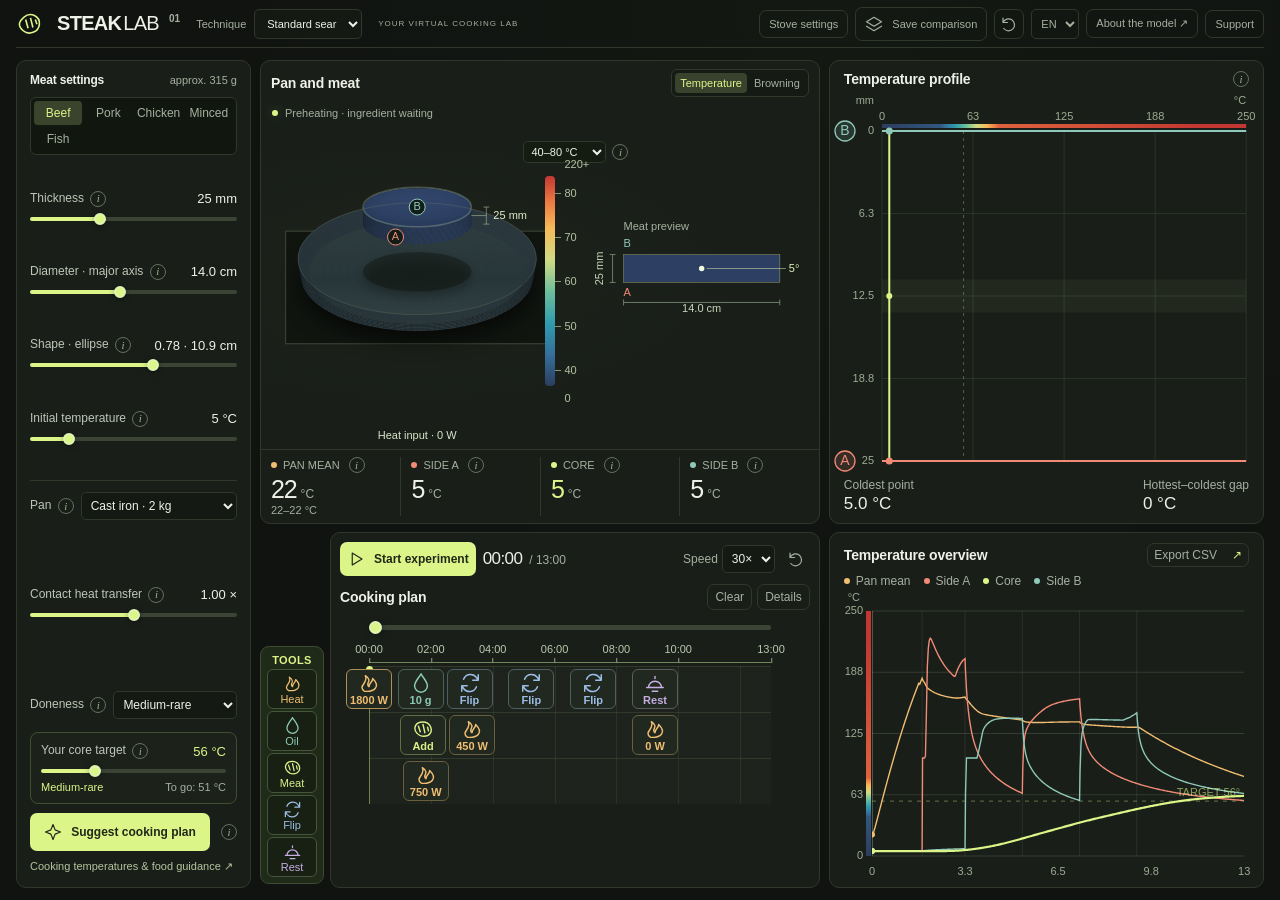
==== index.html @ 0fb3d5f0 "Add optional saved stove profiles and boil calibration" ====
<!doctype html>
<html lang="en">
<head>
<meta charset="utf-8"><meta name="viewport" content="width=device-width,initial-scale=1">
<meta name="description" content="An interactive cooking lab with finite element heat transfer. Explore temperature, time, moisture and browning — entirely offline.">
<title>SteakLab — your virtual cooking lab</title>
<style>:root{color-scheme:dark;--bg:#101310;--panel:#191e19;--panel2:#20261f;--line:#30382c;--text:#eff1e8;--muted:#a5b09f;--lime:#dcf589;--gold:#f1bd71;--red:#f18b77;--teal:#8fc9ba;font-family:Inter,ui-sans-serif,-apple-system,BlinkMacSystemFont,"Segoe UI",sans-serif;font-synthesis:none}*{box-sizing:border-box}body{margin:0;background:radial-gradient(ellipse at 65% 0,#20281b44,transparent 50%),var(--bg);color:var(--text);font-size:14px}button,input,select{font:inherit}button,a,input,select,summary{-webkit-tap-highlight-color:transparent}button{cursor:pointer}button:disabled{cursor:not-allowed;opacity:.4}button:focus-visible,a:focus-visible,summary:focus-visible,input:focus-visible,select:focus-visible{outline:2px solid var(--lime);outline-offset:4px}a{color:var(--lime)}button{color:inherit}button svg,[data-icon] svg{width:18px;height:18px;display:block}button [data-icon]{display:inline-flex}button{transition:background .15s,border-color .15s,transform .15s}button:hover{filter:brightness(1.12)}button:active{transform:translateY(1px)}.site-header{height:86px;margin:0 4%;border-bottom:1px solid var(--line);display:flex;align-items:center;justify-content:space-between;gap:24px}.brand{display:flex;align-items:center;gap:2px;text-decoration:none;color:var(--text);font-size:23px;font-weight:800;letter-spacing:-.7px}.brand svg{color:var(--lime);width:36px;height:36px;margin-right:10px}.brand span{font-weight:350}.brand b{font-size:10px;letter-spacing:0;align-self:flex-start;margin:4px 0 0 8px;color:var(--muted)}.header-note{font-size:10px;letter-spacing:1.7px;color:var(--muted);display:flex;align-items:center;gap:9px}.status-dot{width:6px;height:6px;display:inline-block;border-radius:50%;background:var(--lime);box-shadow:0 0 12px #ddf58b44}.quiet{background:transparent;border:1px solid var(--line);border-radius:7px;padding:10px 13px;display:inline-flex;align-items:center;justify-content:center;gap:9px;color:var(--muted);font-size:12px}.quiet:hover{background:#ffffff07;color:var(--text)}.icon-button{width:37px;height:37px;padding:8px}.arrow{color:var(--lime);margin-left:6px}main{max-width:1600px;margin:auto;padding:40px 4% 0}.intro{display:flex;justify-content:space-between;align-items:flex-end;gap:25px;margin-bottom:28px}.eyebrow{font-size:10px;letter-spacing:1.5px;font-weight:600;color:var(--lime)}h1{font-size:clamp(27px,3vw,43px);font-weight:500;letter-spacing:-1.6px;margin:10px 0}h1 em{font-family:Georgia,"Times New Roman",serif;font-weight:400;color:var(--lime)}p{line-height:1.65}.intro p{margin:0;color:var(--muted);font-size:13px}.intro-actions{display:flex;gap:8px;padding-bottom:3px}.dashboard{display:grid;grid-template-columns:minmax(0,1fr) 338px;gap:22px}.experiment,.recipe{display:flex;flex-direction:column;gap:20px;min-width:0}.card{background:var(--panel);border:1px solid var(--line);border-radius:13px;overflow:hidden}.card-head{display:flex;align-items:center;justify-content:space-between;gap:15px;padding:20px 22px 10px}.card-head>div:first-child{display:flex;align-items:center;gap:10px}.section-number{font-size:10px;font-variant-numeric:tabular-nums;color:#7b8973;letter-spacing:1px}h2{font-size:15px;letter-spacing:-.2px;font-weight:550;margin:0}.visual-options{display:flex;align-items:center;gap:14px}.segmented{display:flex;border:1px solid var(--line);border-radius:6px;padding:3px;gap:2px;background:#10150f66}.segmented button{border:0;background:transparent;padding:7px 10px;border-radius:4px;color:var(--muted);font-size:11px}.segmented .selected{background:#39422c;color:var(--lime)}.mesh-toggle{font-size:10px;color:var(--muted);display:flex;align-items:center;gap:4px;white-space:nowrap}.mesh-toggle input{accent-color:var(--lime)}.scene-wrap{position:relative;height:335px;background:radial-gradient(ellipse at 28% 50%,#323c2025,transparent 60%)}#scene{display:block;width:100%;height:100%}.scene-chip{position:absolute;top:13px;left:23px;font-size:10px;color:var(--muted);display:flex;gap:7px;align-items:center}.scene-key{position:absolute;right:25px;bottom:14px;display:flex;gap:7px;align-items:center;font-size:9px;color:var(--muted)}.scene-key i{width:115px;height:5px;border-radius:6px;background:linear-gradient(90deg,#405c88,#61a79f,#d8d883,#ed994c,#d94e3c)}.telemetry{display:grid;grid-template-columns:repeat(4,1fr);border-top:1px solid var(--line);padding:18px 0 20px}.telemetry>div{padding:0 22px;position:relative;border-left:1px solid var(--line)}.telemetry>div:first-child{border-left:0}.telemetry>div>span{display:flex;align-items:center;gap:6px;font-size:9px;color:var(--muted);letter-spacing:1px;white-space:nowrap}.telemetry strong{display:block;font-size:34px;font-weight:450;letter-spacing:-1.1px;font-variant-numeric:tabular-nums;margin-top:6px}.telemetry strong span{font-size:14px;color:var(--muted);margin-left:4px;letter-spacing:0}.telemetry .core-metric strong{color:var(--lime)}.telemetry small{font-size:9px;color:var(--muted);position:absolute;bottom:0;right:14px}.dot{display:inline-block;width:6px;height:6px;border-radius:50%;flex:none}.pan{background:var(--gold)}.side-a{background:var(--red)}.core{background:var(--lime)}.side-b{background:var(--teal)}.info{border:1px solid #66715c;color:#a0b08e;font:italic 9px Georgia,serif;display:inline-flex;align-items:center;justify-content:center;border-radius:50%;width:13px;height:13px;padding:0;background:transparent;vertical-align:middle;margin-left:3px;flex:none;line-height:1}.info:hover{border-color:var(--lime);color:var(--lime)}.transport-card{padding:20px 22px}.transport{display:flex;align-items:center;gap:20px;margin-bottom:18px}.primary{background:var(--lime);color:#202817;border:0;border-radius:7px;padding:12px 18px;font-weight:650;display:inline-flex;align-items:center;gap:9px;font-size:12px}.clock{display:flex;align-items:baseline;gap:7px;font-variant-numeric:tabular-nums;white-space:nowrap}.clock strong{font-size:20px;font-weight:500;letter-spacing:-.6px}.clock>span{font-size:12px;color:var(--muted)}.speed{margin-left:auto;display:flex;align-items:center;gap:7px;font-size:10px;color:var(--muted)}select{background:#141a13;border:1px solid var(--line);border-radius:5px;color:var(--text);padding:7px 8px;cursor:pointer}.speed select{font-size:11px}.transport>.quiet{padding:8px;border:0}input[type=range]{display:block;width:100%;height:4px;appearance:none;border-radius:6px;background:linear-gradient(to right,var(--lime) 0%,var(--lime) var(--fill,0%),#3b4435 var(--fill,0%),#3b4435 100%);accent-color:var(--lime);cursor:pointer;margin:12px 0}input[type=range]::-webkit-slider-thumb{appearance:none;background:var(--lime);width:12px;height:12px;border-radius:50%;border:2px solid #dff5b6;box-shadow:0 1px 6px #0005}input[type=range]::-moz-range-thumb{background:var(--lime);width:10px;height:10px;border-radius:50%;border:1px solid #dff5b6}#scrub{height:5px;margin:17px 0 12px}#scrub::-webkit-slider-thumb{width:13px;height:13px}.timeline-ruler{display:flex;justify-content:space-between;font-size:9px;color:#87957e}.event-track{position:relative;height:67px;margin:5px 18px 4px;border-bottom:1px solid var(--line)}.event-marker{position:absolute;top:9px;transform:translateX(-50%);padding:0;border:0;background:none;text-align:center;min-width:24px;color:#89967e;font-size:9px;white-space:nowrap}.event-marker:hover,.event-marker.past{color:var(--lime)}.event-marker .event-dot{width:24px;height:24px;border-radius:50%;background:#293123;border:1px solid #47533c;display:flex;align-items:center;justify-content:center;margin:0 auto 4px}.event-marker svg{width:12px;height:12px}.event-marker:active{transform:translateX(-50%) translateY(1px)}.event-marker:nth-child(even){top:26px}.event-marker:nth-child(even) small{display:none}.live-actions{display:flex;gap:6px;align-items:center;flex-wrap:wrap;margin:14px 0 18px}.live-actions>span{font-size:9px;letter-spacing:.9px;color:var(--muted);margin-right:auto}.action{display:flex;align-items:center;gap:6px;background:#242c20;border:1px solid #3b4732;border-radius:6px;padding:8px 10px;font-size:11px}.action svg{width:14px;height:14px;color:var(--lime)}.hob{display:flex;align-items:center;gap:20px;background:#11170f88;padding:13px 16px;border:1px solid #2a3523;border-radius:7px}.hob>div{display:flex;align-items:center;gap:8px;font-size:11px;white-space:nowrap}.hob [data-icon]{color:var(--gold)}.hob input{flex:1}.hob output{font-size:24px;color:var(--lime);min-width:62px;text-align:right;font-variant-numeric:tabular-nums}.hob output span{font-size:12px;color:var(--muted)}details{margin-top:18px}summary{display:flex;align-items:center;justify-content:space-between;gap:10px;cursor:pointer;color:var(--text);font-size:11px;list-style:none}summary>span{color:var(--muted);font-size:10px}summary::-webkit-details-marker{display:none}.muted{color:var(--muted)}.small{font-size:11px}.event-row{display:grid;grid-template-columns:62px 1fr 63px 28px;gap:8px;align-items:center;margin:8px 0}.event-row input{min-width:0;width:100%}.event-row select{min-width:0;font-size:11px}.event-row button{border:0;background:transparent;font-size:19px;color:var(--muted)}input[type=text],input[type=number]{background:#11180f;border:1px solid var(--line);border-radius:5px;padding:7px;color:var(--text);font-size:11px}.editor-footer{display:flex;justify-content:space-between;align-items:center;margin-top:12px;font-size:11px;color:var(--muted)}.editor-footer input{width:48px;margin-left:7px}.setup-card{padding:0 20px 15px}.setup-card .card-head{padding:20px 0 17px}.protein-options{display:grid;grid-template-columns:repeat(4,1fr);background:#11170f;border:1px solid var(--line);border-radius:6px;padding:4px;gap:2px;margin:0 0 21px}.protein-options button{background:none;border:0;border-radius:4px;color:var(--muted);font-size:11px;padding:8px 0}.protein-options .selected{background:#3a442c;color:var(--lime)}.field{margin:16px 0 20px}.field-label{display:flex;justify-content:space-between;gap:10px;align-items:center;font-size:11px}.field-label label{color:#bec6b7}.field-label output{font-size:12px;color:var(--text);font-variant-numeric:tabular-nums;white-space:nowrap}.range-labels{display:flex;justify-content:space-between;color:#7f8b75;font-size:9px}.divider{height:1px;background:var(--line);margin:18px 0}.select-field{display:flex;justify-content:space-between;gap:10px;align-items:center;margin:15px 0}.select-field>label{font-size:11px;color:#bec6b7}.select-field select{font-size:11px;max-width:200px}.target-box{background:#2f3a2222;border:1px solid #424e32;border-radius:8px;padding:14px;margin-top:21px}.target-box output{color:var(--lime)}.target-caption{display:flex;justify-content:space-between;align-items:center;font-size:9px;color:var(--muted);gap:8px;margin-top:12px}.target-caption>span:first-child{color:var(--lime)}.safety-inline{font-size:10px;line-height:1.6;color:#a4ad9c;margin:12px 1px 0}.safety-inline a{font-size:10px;text-decoration:underline;text-underline-offset:3px}.crust-card{padding:0 20px 15px}.crust-card .card-head{padding:17px 0 0}.crust-faces{display:grid;grid-template-columns:1fr 1fr;gap:24px}.crust-faces canvas{display:block;width:100%;height:90px}.crust-faces span{display:flex;align-items:center;justify-content:space-between;font-size:10px;color:var(--muted)}.crust-faces b{color:var(--gold);font-weight:500;font-size:12px}.crust-faces .meter{height:3px;background:#363b2f;border-radius:2px;margin:8px 0}.meter i{display:block;height:100%;width:0;background:var(--gold);border-radius:2px}.crust-faces small{font-size:9px;color:#8c977f}.moisture{display:flex;justify-content:space-between;border-top:1px solid var(--line);margin:16px 0 8px;padding-top:13px;font-size:10px;color:var(--muted);align-items:center}.moisture>span{display:flex;align-items:center;gap:4px}.moisture svg{width:13px;height:13px;color:var(--teal)}.moisture strong{font-size:12px;font-weight:500;color:var(--teal)}.crust-card>small{font-size:9px}.graph-card .card-head,.profile-card .card-head{padding-bottom:15px}.legend{display:flex;gap:15px;align-items:center;padding:0 22px;font-size:10px;color:var(--muted);flex-wrap:wrap}.legend span{display:flex;gap:6px;align-items:center}.reference-label{margin-left:auto}.reference-label[hidden]{display:none}.reference-label button{background:none;border:0;color:var(--muted)}#history{height:260px;display:block;width:100%;cursor:crosshair}.graph-footer{display:flex;justify-content:space-between;gap:20px;font-size:9px;color:var(--muted);padding:0 22px 20px}.graph-footer>span:last-child{letter-spacing:1px}.profile-card>p{padding:0 22px;margin:0}#profile{height:235px;display:block;width:100%}.profile-stats{display:flex;justify-content:space-between;padding:0 22px 20px;gap:12px}.profile-stats span{color:var(--muted);font-size:9px}.profile-stats strong{display:block;color:var(--text);font-weight:500;font-size:18px;margin-top:7px}.discover{grid-column:1/-1;display:flex;align-items:center;gap:30px;margin:18px 0 0}.discover h2{font-size:22px;font-weight:400;letter-spacing:-.6px;margin:10px 0}.discover p{font-size:11px;color:var(--muted);margin:0}.presets{display:grid;grid-template-columns:repeat(3,1fr);gap:10px;flex:1}.preset{display:flex;align-items:center;gap:12px;text-align:left;background:var(--panel);border:1px solid var(--line);padding:17px 14px;border-radius:8px}.preset.selected{border-color:#56643f}.preset-symbol{color:var(--lime);font-size:24px;font-family:Georgia,serif}.preset>span:nth-child(2){flex:1}.preset b{font-size:11px;font-weight:500;display:block;white-space:nowrap}.preset small{display:block;margin-top:6px;color:var(--muted);font-size:9px}.preset>span:last-child{color:var(--lime)}.insight-card{grid-column:1/-1;display:flex;align-items:center;gap:22px;padding:24px 28px;background:#242d1b66;border:1px solid #3b482f;border-radius:10px;margin:3px 0 0}.insight-mark{font-size:33px;color:var(--lime)}.insight-card p{font-size:12px;color:#b5c0a9;max-width:820px;margin:8px 0 0}.carryover{margin-left:auto;border-left:1px solid #414d34;padding-left:30px;min-width:180px}.carryover>span{font-size:10px;color:var(--muted)}.carryover strong{display:block;color:var(--lime);font-size:27px;font-weight:450;margin-top:8px}footer{display:flex;align-items:center;justify-content:space-between;gap:20px;border-top:1px solid var(--line);margin-top:35px;padding:24px 0 27px;color:#85917d;font-size:9px}footer>span:first-child{letter-spacing:1px}footer b{font-weight:400;letter-spacing:0;margin-left:12px}footer .quiet{border:0;padding:0;font-size:9px}dialog{border:1px solid #4b5940;border-radius:16px;max-width:660px;width:calc(100% - 32px);max-height:85vh;overflow:auto;padding:27px;background:#1c231a;color:var(--text);box-shadow:0 20px 100px #0009}dialog::backdrop{background:#070b08b0;backdrop-filter:blur(5px)}.dialog-top{display:flex;align-items:center;justify-content:space-between;gap:20px;margin-bottom:18px}dialog h2{font-size:26px;margin:0 0 15px;font-weight:450}dialog p,dialog li{color:#b8c4ae;font-size:13px;line-height:1.7}dialog h3{font-size:15px;font-weight:550;margin-top:24px}dialog code{background:#11180f;padding:3px 6px;border-radius:4px;color:var(--lime);font-size:11px}dialog table{border-collapse:collapse;width:100%;font-size:12px;color:#b8c4ae}dialog td,dialog th{text-align:left;border-bottom:1px solid #3b4732;padding:9px 4px}dialog th{font-size:10px;color:var(--muted)}.toast{position:fixed;bottom:24px;left:50%;transform:translate(-50%,20px);background:var(--lime);color:#27301b;border:1px solid #d3ec83;padding:12px 20px;border-radius:8px;font-size:12px;opacity:0;transition:opacity .2s,transform .2s;pointer-events:none;z-index:5;box-shadow:0 5px 30px #0005;max-width:90vw;text-align:center}.toast.visible{opacity:1;transform:translate(-50%,0)}.compute-status{position:fixed;bottom:25px;right:25px;border-radius:8px;background:#28331e;border:1px solid #526340;color:var(--lime);padding:12px 18px;font-size:11px;z-index:4}.compute-status[hidden]{display:none}.sr-only{position:absolute;width:1px;height:1px;padding:0;margin:-1px;overflow:hidden;clip:rect(0,0,0,0);white-space:nowrap;border:0}
@media(min-width:1500px){.scene-wrap{height:370px}.dashboard{grid-template-columns:minmax(0,1fr) 355px}.card-head{padding-top:23px}.telemetry strong{font-size:38px}.setup-card .field{margin-bottom:23px}}
@media(max-width:1150px){main{padding:28px 3% 0}.site-header{margin:0 3%}.dashboard{grid-template-columns:minmax(0,1fr) 300px;gap:16px}.header-note{font-size:9px;letter-spacing:1px}.card-head{padding:17px 16px 10px}.scene-wrap{height:315px}.visual-options{gap:7px}.mesh-toggle{font-size:9px}.segmented button{padding:6px 7px}.telemetry>div{padding:0 15px}.telemetry strong{font-size:29px}.telemetry small{display:none}.transport-card{padding:17px 16px}.transport{gap:12px}.live-actions>span{width:100%;margin-bottom:3px}.live-actions .action{flex:1;justify-content:center}.setup-card,.crust-card{padding-left:16px;padding-right:16px}.discover{flex-direction:column;align-items:stretch;gap:18px}.presets{width:100%}.graph-footer{padding:0 16px 18px}.legend{padding:0 16px;gap:12px}.insight-card{padding:22px}.carryover{min-width:155px;padding-left:20px}.intro-actions .quiet{font-size:10px}.profile-stats{padding:0 16px 20px}.profile-card>p{padding:0 16px}}
@media(max-width:850px){.header-note{display:none}.site-header{height:70px}.intro{align-items:flex-start}.intro-actions{flex:none}.intro-actions #saveReference{font-size:0;padding:10px}.intro-actions #saveReference svg{width:18px}.dashboard{grid-template-columns:1fr}.recipe{display:grid;grid-template-columns:1fr 1fr;align-items:start;grid-row:2}.graph-card{grid-row:3}.profile-card{grid-row:4}.profile-card canvas{height:230px!important}.discover{grid-row:5}.insight-card{grid-row:6}.scene-wrap{height:350px}.visual-options{gap:14px}.telemetry strong{font-size:34px}.live-actions>span{width:auto;margin:0 auto 0 0}.live-actions .action{flex:0}.setup-card{grid-row:span 2}.profile-card>p{font-size:11px}.profile-stats{justify-content:flex-start;gap:60px}.insight-card{gap:16px}footer{flex-wrap:wrap}.crust-card{margin-bottom:0}}
@media(max-width:540px){main{padding:24px 16px 0}.site-header{margin:0 16px}.brand{font-size:21px}.site-header>.quiet{font-size:10px}.intro{gap:8px;margin-bottom:23px}.intro h1{font-size:28px;line-height:1.15;max-width:260px;letter-spacing:-1px}.intro h1 em{display:block}.intro .eyebrow{font-size:8px;letter-spacing:1px}.intro p{font-size:11px;max-width:280px}.intro-actions{flex-direction:column}.intro-actions .quiet{width:32px;height:32px;padding:7px}.dashboard{gap:16px}.card-head{padding:16px 15px 7px;gap:8px}.card-head h2{font-size:13px}.section-number{font-size:9px}.visual-card .card-head{flex-wrap:wrap;row-gap:14px}.visual-options{margin-left:auto;gap:8px}.segmented button{font-size:10px}.mesh-toggle{font-size:9px}.scene-wrap{height:395px}.scene-chip{top:10px;left:16px;font-size:9px}.scene-key{bottom:10px;right:18px;font-size:8px}.telemetry{padding:15px 0}.telemetry>div{padding:0 10px}.telemetry>div>span{font-size:8px;letter-spacing:.3px;gap:4px}.telemetry strong{font-size:25px}.telemetry strong span{font-size:10px;margin-left:2px}.telemetry .info{width:11px;height:11px;font-size:8px;margin-left:1px}.transport-card{padding:16px 14px}.transport{gap:10px}.primary{padding:11px 12px;font-size:11px;gap:7px}.clock{gap:5px}.clock strong{font-size:18px}.clock>span{font-size:10px}.speed{font-size:0;gap:0}.speed .info{display:none}.speed select{padding:6px;font-size:10px}.transport>.quiet{padding:5px}.live-actions{gap:5px}.live-actions>span{width:100%;margin:0 0 4px}.live-actions .action{flex:1;padding:8px 6px;font-size:10px;gap:4px}.action svg{width:12px;height:12px}.hob{gap:12px;padding:11px 12px}.hob output{font-size:22px;min-width:50px}.hob>div{gap:6px}.hob label{font-size:10px}.hob [data-icon] svg{width:16px}summary>span{font-size:0}summary>span .arrow{font-size:13px}.recipe{display:flex}.setup-card{padding:0 18px 18px}.setup-card .field{margin:17px 0 20px}.crust-card{padding:0 18px 18px}.crust-faces{gap:30px}.crust-faces canvas{height:115px}.presets{grid-template-columns:1fr}.preset{padding:16px 18px}.preset b{font-size:12px}.preset small{font-size:10px}.insight-card{flex-wrap:wrap;padding:20px}.insight-mark{display:none}.carryover{border:0;border-top:1px solid var(--line);padding:14px 0 0;width:100%;display:flex;align-items:center;justify-content:space-between}.carryover strong{font-size:24px;margin:0}.insight-card p{font-size:11px}.graph-card .card-head>.quiet{font-size:9px;padding:5px}.legend{font-size:9px;gap:13px}.graph-footer{font-size:8px;gap:10px}.graph-footer>span:last-child{display:none}.event-row{grid-template-columns:56px 1fr 51px 24px;gap:6px}.event-row input{padding:7px 4px}.editor-footer{font-size:10px}.editor-footer .quiet{font-size:10px;padding:8px}.editor-footer input{width:42px}footer{font-size:8px;gap:15px;padding-bottom:25px}footer>span:nth-child(2){line-height:1.6}footer b{margin-left:5px}.toast{font-size:11px;width:max-content;max-width:90vw}.compute-status{font-size:10px;right:16px;bottom:16px}}
@media(prefers-reduced-motion:reduce){*{scroll-behavior:auto!important;transition:none!important}}
.header-tools{display:flex;align-items:center;gap:10px}.header-tools select{color:var(--muted);background:transparent;font-size:10px;padding:9px 7px}.suggest-row{display:flex;align-items:center;gap:8px;margin-top:14px}.suggest-row .primary{flex:1;justify-content:center;padding:12px 8px;font-size:11px}.suggestion-summary{margin-top:13px;padding:13px;border:1px solid #52643a;border-radius:7px;background:#2a351e55;font-size:10px;color:#becdad;line-height:1.7}.suggestion-summary[hidden]{display:none}.suggestion-summary strong{display:block;color:var(--lime);font-size:9px;letter-spacing:.6px;margin-bottom:6px}.suggestion-summary p{color:var(--text);font-size:11px;border-top:1px solid #435334;padding-top:8px;margin-bottom:8px}.suggestion-summary small{font-size:9px;color:var(--muted)}#planWarnings{color:var(--gold);border-left:2px solid var(--gold);padding-left:9px}.event-marker:nth-child(even) small{display:block}@media(max-width:540px){.header-tools{gap:6px}.header-tools .quiet{padding:9px;font-size:10px}.header-tools select{padding:8px 4px;font-size:9px}.intro h1{font-size:28px}.primary.play{padding:11px 9px;font-size:10px}.live-actions .action{font-size:9px;gap:3px}.live-actions>.info{margin-left:0}.hob output{min-width:48px}}
.plots{display:grid;grid-template-columns:minmax(0,1.6fr) minmax(0,1fr);gap:16px}.plots .card-head{padding-left:15px;padding-right:15px;gap:8px}.plots h2{font-size:13px}.plots .card-head>.quiet{font-size:9px;padding:6px 7px}.plots .legend{padding:0 15px;gap:10px;font-size:9px}.plots .profile-stats{padding-left:15px;padding-right:15px;gap:10px}.plots .profile-card>p{padding:0 15px;font-size:10px}.plots .graph-footer{padding-left:15px;padding-right:15px}.plots .graph-footer>span:last-child{display:none}@media(max-width:1100px) and (min-width:851px){.plots{grid-template-columns:1fr}.plots .profile-stats{justify-content:flex-start;gap:55px}}@media(max-width:850px){.experiment{display:contents}.visual-card{grid-row:1}.transport-card{grid-row:2}.recipe{grid-row:3}.plots{grid-row:4;grid-template-columns:minmax(0,1.5fr) minmax(0,1fr)}.plots .graph-card,.plots .profile-card{grid-row:auto}.plots .profile-stats{gap:15px}}@media(max-width:620px){.plots{grid-template-columns:1fr}.plots .profile-stats{gap:55px}.plots h2{font-size:14px}}

/* Direct manipulation of the cooking sequence. */
.timeline-toolbar{display:flex;justify-content:space-between;align-items:center;gap:12px;margin:23px 0 18px;padding-top:17px;border-top:1px solid var(--line)}
.timeline-toolbar strong{display:block;font-size:9px;letter-spacing:1.2px;color:var(--lime)}
.timeline-toolbar span{display:block;font-size:10px;color:var(--muted);margin-top:6px}
.timeline-toolbar .quiet{white-space:nowrap;font-size:11px;padding:9px}
.timeline-toolbar .quiet span{margin:0;color:var(--lime)}
.event-track{margin:8px 34px 0;border:0;background:repeating-linear-gradient(90deg,#b8c99c15 0,#b8c99c15 1px,transparent 1px,transparent 25%);isolation:isolate}
.event-marker{width:68px;min-height:73px;display:flex;flex-direction:column;align-items:center;gap:3px;padding:6px 3px;border:1px solid color-mix(in srgb,var(--event-color) 30%,#2e3728);border-radius:9px;background:#20281f;color:var(--event-color);touch-action:none;user-select:none;cursor:grab;z-index:1;font-size:10px;box-shadow:0 3px 9px #0003}
.event-marker::before{content:"";position:absolute;left:50%;bottom:100%;height:var(--stem);width:1px;background:var(--event-color);opacity:.13;pointer-events:none;z-index:-1}
.event-marker .event-dot{border:0;background:transparent;width:27px;height:25px;margin:0}
.event-marker svg{width:24px;height:24px}
.event-marker .marker-label{font-size:9px;font-weight:550;color:var(--event-color);white-space:nowrap}
.event-marker .marker-time{font-size:9px;color:#a8b69d;font-variant-numeric:tabular-nums}
.event-marker:hover,.event-marker.past{color:var(--event-color);border-color:color-mix(in srgb,var(--event-color) 65%,#34402a)}
.event-marker.dragging{cursor:grabbing;z-index:5;box-shadow:0 0 0 2px var(--event-color),0 8px 25px #0009;background:#303b29;filter:brightness(1.15)}
.event-power{--event-color:#efbd72}.event-oil{--event-color:#8ecab8}.event-add{--event-color:#d8ef8a}.event-flip{--event-color:#9bbde5}.event-rest{--event-color:#c6aee2}
.event-marker.muted-event{opacity:.4;border-style:dashed}.event-marker.muted-event .marker-label{text-decoration:line-through}
.timeline-cursor{position:absolute;top:0;bottom:0;width:1px;background:#e0f59766;pointer-events:none;z-index:0}
.timeline-cursor::before{content:"";position:absolute;top:0;left:-3px;width:7px;height:7px;background:var(--lime);border-radius:50%}
.timeline-help{display:flex;align-items:center;gap:7px;color:#a1b092;font-size:10px;margin:8px 0 19px;padding:0 2px}
.timeline-help>span{font-size:16px;color:var(--lime)}.timeline-help small{margin-left:auto;font-size:9px;color:#7f8d74}
.event-row{grid-template-columns:20px 62px minmax(0,1fr) 63px 28px}.event-row .event-enabled{width:14px;accent-color:var(--lime)}
.event-row.muted-event{opacity:.5}
.action-dialog{max-width:480px;padding:25px}.action-dialog-heading{display:flex;align-items:center;gap:15px;margin:5px 0 25px}.action-dialog-heading h2{font-size:25px;margin:0}
.event-editor-symbol{display:flex;align-items:center;justify-content:center;background:#273122;border-radius:12px;width:53px;height:53px;color:var(--event-color)}.event-editor-symbol svg{width:32px;height:32px}
.action-form-grid{display:grid;grid-template-columns:1.5fr 1fr;gap:16px}.action-form-grid label,.amount-field{font-size:11px;color:var(--muted)}
.action-form-grid input,.action-form-grid select{display:block;width:100%;font-size:13px;padding:10px;margin-top:8px}
.action-hint{font-size:12px;min-height:42px;margin:18px 0;color:#a8b79a}
.amount-field{display:flex;align-items:center;justify-content:space-between;margin:20px 0}.amount-field[hidden]{display:none}.amount-field input{width:90px;font-size:14px;padding:9px}
.include-action{display:flex;align-items:center;gap:12px;padding:17px 13px;background:#121b1066;border:1px solid var(--line);border-radius:8px;font-size:12px;cursor:pointer}
.include-action input{accent-color:var(--lime);width:17px;height:17px}.include-action b{font-weight:500}.include-action small{display:block;color:var(--muted);font-size:10px;margin-top:5px}
.action-dialog-footer{display:flex;justify-content:space-between;gap:12px;margin-top:25px}.action-dialog-footer .primary{margin-left:auto}.danger{color:#e5a690}.danger[hidden]{display:none}
.action-error{font-size:11px;color:#f4ba8a}
@media(max-width:540px){.event-row{grid-template-columns:16px 52px minmax(0,1fr) 45px 21px;gap:5px}.timeline-help{flex-wrap:wrap;font-size:9px}.timeline-help small{margin-left:23px;width:100%;font-size:8px}.timeline-toolbar .quiet{font-size:10px}.timeline-toolbar span{font-size:9px}.action-dialog{padding:20px}.action-form-grid{gap:10px}.action-dialog-heading h2{font-size:23px}}

.timeline-canvas>#scrub{width:calc(100% - 68px);margin-left:34px;margin-right:34px}.timeline-canvas>.timeline-ruler{margin-left:34px;margin-right:34px}

.timeline-scroll{overflow-x:auto;overflow-y:hidden;scrollbar-width:thin;scrollbar-color:#52613d #141c11;padding-bottom:8px}.timeline-canvas{min-width:0;padding-top:1px}.timeline-mobile-hint{display:none;color:#7f8f72;font-size:9px;margin:8px 2px 0}@media(max-width:620px){.timeline-canvas{min-width:760px}.timeline-mobile-hint{display:block}}

/* A compact workbench: controls, experiment, and readouts remain together. */
.header-scenario{display:flex;align-items:center;gap:8px;color:var(--muted);font-size:10px}.header-scenario select{font-size:11px}
.dashboard{display:flex;flex-direction:column;gap:14px}.control-column{order:2}.work-column{order:1;display:flex;flex-direction:column;gap:14px;min-width:0}.readout-column{order:3;display:flex;flex-direction:column;gap:14px;min-width:0}
.plan-tools{display:flex;align-items:center;gap:6px}.plan-summary-chip{font-size:10px;color:var(--lime);margin:4px 0 0;white-space:nowrap;overflow:hidden;text-overflow:ellipsis}
.guidance-link{border:0;background:none;color:#b7c49e;font-size:10px;padding:6px 0;text-align:left}.live-control-row{display:flex;align-items:center;gap:12px}.live-control-row .live-actions{flex:1}.live-control-row .hob{flex:1}
.thermal-legend{display:flex;align-items:center;gap:15px;padding:6px 20px 13px}.scale-heading{display:flex;align-items:center;gap:6px;white-space:nowrap}.scale-heading>label{font-size:9px;color:var(--muted)}.scale-heading select{font-size:10px;padding:4px;background:transparent}.scale-ruler{flex:1;position:relative;margin:0 9px;height:24px;min-width:150px;padding-top:1px}#scaleGradient{height:6px;border-radius:4px}#scaleTicks span{position:absolute;top:12px;transform:translateX(-50%);font-size:8px;color:#b2c2a3;white-space:nowrap}#scaleTicks span::before{content:"";height:3px;width:1px;background:#849871;position:absolute;top:-5px;left:50%}
.action-cue{position:absolute;top:10px;right:12px;display:flex;align-items:center;gap:6px;padding:5px 9px;border-radius:20px;background:#10180fe8;border:1px solid #81955677;color:#e6f6bd;font-size:10px;pointer-events:none}.action-cue svg{width:14px;height:14px}.action-cue[hidden]{display:none}
.scene-chip{top:11px;left:15px}.event-track{margin:0 23px 0 60px;height:132px!important;background:none;border-bottom:0}.timeline-canvas>#scrub{width:calc(100% - 83px);margin:8px 23px 7px 60px}.timeline-canvas>.timeline-ruler{margin:0 23px 6px 60px}
.timeline-lane{position:absolute;left:-2px;right:-2px;height:calc(100% / 3 - 2px);border-top:1px solid #d1e3a41b;background:#d0df9f04;pointer-events:none}.timeline-lane:nth-child(even){background:#d0df9f08}.timeline-lane-label{position:absolute;left:-57px;top:50%;transform:translateY(-50%);color:#8d9e7e;font-size:9px;display:flex;align-items:center;gap:5px}.timeline-lane-label svg{height:12px;width:12px}
.event-marker{width:34px;min-height:36px;height:36px;gap:0;padding:2px;border-radius:6px;box-shadow:none}.event-marker::before{display:none}.event-marker .event-dot{height:17px;width:18px}.event-marker svg{height:16px;width:16px}.event-marker .marker-label{font-size:7px;line-height:8px}.event-marker .marker-time{font-size:7px;line-height:8px}.event-marker:hover,.event-marker:focus-visible{z-index:6;background:#34402b}.event-marker.active-action{box-shadow:0 0 0 2px var(--event-color),0 0 15px #e0ec9744}.event-cluster{--event-color:#d0dabb;cursor:pointer}.cluster-count{position:absolute;right:-4px;top:-5px;border-radius:8px;background:var(--lime);color:#223017;font-size:8px;padding:1px 4px}.timeline-cursor{z-index:0}
#clusterActions{display:grid;gap:8px}#clusterActions button{display:flex;align-items:center;gap:12px;width:100%;padding:12px;border:1px solid #3e4c33;border-radius:8px;background:#222d1d;color:var(--event-color)}#clusterActions button span{margin-left:auto;color:var(--muted)}#planDialog .editor-footer{margin-bottom:5px}
@media(min-width:1100px) and (min-height:620px){
 body{height:100dvh;overflow:hidden}.site-header{height:48px;margin:0 16px;gap:16px}.brand{font-size:20px}.brand svg{width:29px;height:29px}.header-note{font-size:8px;letter-spacing:1px;margin-right:auto}.header-tools{gap:7px}.header-tools .quiet{font-size:10px;padding:7px 9px}.header-tools .icon-button{width:30px;height:30px;padding:6px}.header-tools select{padding:7px 5px}
 main{max-width:none;padding:12px 16px;height:calc(100dvh - 48px)}main>footer{display:none}
 .dashboard{height:100%;display:grid;grid-template-columns:clamp(235px,20vw,300px) minmax(0,1fr) clamp(280px,25vw,420px);gap:12px}
 .control-column,.work-column,.readout-column{order:0;min-height:0}.work-column,.readout-column{gap:10px}.control-column{display:flex}.card{border-radius:10px}
 .setup-card{width:100%;height:100%;display:flex;flex-direction:column;padding:0 13px 8px;overflow:hidden}
 .setup-card .card-head{padding:12px 0 10px}.card-head{padding:11px 13px 8px}.card-head h2{font-size:12px}.section-number{font-size:8px}.card-head>div:first-child{gap:6px}.setup-card #massLabel{font-size:10px}
 .protein-options{margin:0 0 8px;padding:3px}.protein-options button{padding:6px 0;font-size:10px}
 .setup-card .field{margin:clamp(5px,.85vh,11px) 0}.setup-card .field-label{font-size:10px}.setup-card .field-label output{font-size:11px}.setup-card .range-labels{display:none}
 .setup-card input[type=range]{margin:10px 0 8px}.setup-card .divider{margin:4px 0;height:1px;flex:none}.setup-card .select-field{margin:7px 0;min-height:25px}.select-field>label{font-size:10px}.select-field select{font-size:10px;padding:5px;max-width:170px}
 #geometryFields,#physicalFields{display:flex;flex-direction:column;justify-content:space-evenly}#geometryFields{flex:1;min-height:174px}#physicalFields{flex:.5;min-height:84px}
 .target-box{padding:10px;margin-top:6px}.target-caption{margin-top:7px;font-size:9px}.suggest-row{margin-top:9px}.suggest-row .primary{padding:10px 6px;font-size:10px}.guidance-link{font-size:9px;margin-top:3px}
 .visual-card{display:flex;flex-direction:column;flex:1;min-height:200px}.visual-card .card-head{flex:none;gap:8px;padding:10px 12px 5px;flex-wrap:wrap;min-height:36px}.visual-options{gap:7px;margin-left:auto}.segmented button{font-size:10px;padding:5px 7px}.mesh-toggle{font-size:9px;gap:2px}.mesh-toggle input{width:12px;height:12px;margin:0 3px}
 .scene-wrap{flex:1;height:auto!important;min-height:110px}.scene-chip{font-size:9px;top:7px}.thermal-legend{flex:none;padding:3px 12px 5px;gap:8px;min-height:38px}.scale-heading>label{display:none}.scale-heading select{max-width:130px;font-size:9px}.scale-ruler{height:25px}
 .telemetry{flex:none;padding:9px 0 10px}.telemetry>div{padding:0 13px}.telemetry strong{font-size:27px;margin-top:2px}.telemetry>div>span{font-size:8px;letter-spacing:.6px}.telemetry strong span{font-size:11px}.telemetry small{display:none}
 .transport-card{flex:none;padding:10px 13px 9px;overflow:visible}.transport{margin:0 0 9px;gap:12px}.primary.play{font-size:10px;padding:8px 11px}.clock strong{font-size:18px}.clock>span{font-size:10px}.speed select{font-size:10px;padding:5px}.transport>.quiet{padding:5px}
 .timeline-toolbar{border:0;padding:0;margin:0 0 5px;min-height:27px}.timeline-toolbar strong{font-size:9px;letter-spacing:.7px}.timeline-toolbar>div>span{display:none}.timeline-toolbar .quiet{padding:5px 7px;font-size:9px}.timeline-toolbar .quiet svg{width:13px;height:13px}.plan-tools{gap:5px}
 .timeline-canvas{min-width:0!important}.timeline-scroll{overflow:hidden;padding-bottom:0}.timeline-ruler{font-size:8px}.timeline-mobile-hint{display:none}.timeline-help{font-size:8px;margin:2px 0 6px;gap:5px}.timeline-help>span{font-size:12px}.timeline-help small{font-size:8px}
 .live-control-row{gap:9px;margin:0}.live-control-row .live-actions{margin:0;gap:4px;flex:1.15}.live-actions>span{display:none}.live-actions>.info{display:none}.live-control-row .action{font-size:9px;gap:3px;padding:6px 7px;flex:1;justify-content:center}.action svg{width:12px;height:12px}.live-control-row .hob{padding:3px 7px;gap:8px;flex:.85}.hob>div{font-size:9px;gap:3px}.hob label{font-size:9px}.hob [data-icon]{display:none}.hob .info{display:none}.hob output{font-size:19px;min-width:39px}.hob output span{font-size:10px}.hob input{min-width:35px;margin:10px 0}
 #planWarnings{font-size:9px;line-height:1.3;margin:5px 0 0;max-height:24px;overflow:hidden}.plan-summary-chip{font-size:9px;margin:4px 0 0}
 .readout-column .graph-card,.readout-column .profile-card{display:flex;flex-direction:column;flex:1;min-height:140px}
 .readout-column .card-head{padding:10px 12px 6px}.readout-column .card-head>.quiet{padding:4px 6px;font-size:9px}.readout-column h2{font-size:12px}
 .readout-column .legend{padding:0 12px;gap:10px;font-size:9px;min-height:16px}.readout-column #history,.readout-column #profile{height:0!important;min-height:65px;flex:1;width:100%}
 .readout-column .graph-footer{padding:0 12px 7px;font-size:8px;min-height:17px}.graph-footer>span:last-child{display:none}.readout-column .profile-card>p{padding:0 12px;font-size:9px;line-height:1.3}
 .readout-column .profile-stats{padding:0 12px 8px;gap:10px}.profile-stats span{font-size:8px}.profile-stats strong{font-size:16px;margin-top:2px}
 .readout-column .crust-card{padding:0 12px 9px;flex:none}.crust-faces{gap:22px}.crust-faces canvas{height:45px}.crust-faces span{font-size:9px}.crust-faces b{font-size:10px}.crust-faces .meter{margin:5px 0}.crust-faces small{font-size:8px;display:block;height:10px;overflow:hidden}.moisture{margin:7px 0 0;padding-top:7px;font-size:9px}.moisture strong{font-size:11px}.crust-card>small{display:none}
 .insight-card{padding:8px 11px;gap:8px;flex:none;margin:0;display:block;border-radius:9px;min-height:61px}.insight-mark,.insight-card .eyebrow{display:none}.insight-card p{font-size:9px;line-height:1.4;margin:0;height:26px;overflow:hidden}.carryover{margin:6px 0 0;border:0;padding:0;min-width:0;display:flex;align-items:center;justify-content:space-between}.carryover>span{font-size:8px}.carryover strong{font-size:15px;margin:0}
 .toast{bottom:12px;font-size:10px;padding:9px 14px}.compute-status{bottom:12px;right:18px;font-size:10px;padding:9px 13px}
}
@media(min-width:1100px) and (max-height:760px){.header-note{display:none}.dashboard{grid-template-columns:235px minmax(0,1fr) 290px}.visual-card .card-head h2{font-size:11px}.visual-options{gap:5px}.mesh-toggle{font-size:8px}.setup-card .card-head{padding-top:9px}.setup-card .field{margin:4px 0}.setup-card #geometryFields{min-height:158px}.setup-card #physicalFields{min-height:77px}.setup-card .select-field{margin:4px 0}.setup-card .target-box{padding:8px}.telemetry strong{font-size:23px}.readout-column .crust-faces canvas{height:35px}.insight-card{min-height:51px}.insight-card p{height:24px}.carryover{margin-top:4px}.readout-column .graph-card,.readout-column .profile-card{min-height:120px}}
@media(max-width:1099px){.site-header{height:auto;min-height:65px;flex-wrap:wrap;padding:12px 0;gap:12px}.header-note{display:none}.header-tools{margin-left:auto}.header-tools #saveReference{font-size:0;padding:8px}.header-scenario{margin-left:auto}main{padding-top:16px}.visual-card .card-head{flex-wrap:wrap}.thermal-legend{gap:10px;padding-inline:15px}.scale-heading>label{display:none}.live-control-row{flex-direction:column;align-items:stretch;gap:8px}.live-control-row .live-actions{margin:8px 0 0}.live-control-row .hob{flex:auto}.readout-column .insight-card{margin:0}.timeline-help small{display:none}}
@media(max-width:540px){.header-tools{gap:5px;margin:0}.site-header .brand{font-size:19px}.header-scenario label{display:none}.header-scenario select{font-size:10px;max-width:115px}.header-tools #saveReference{display:none}.header-tools .quiet{font-size:10px}.thermal-legend{flex-wrap:wrap}.scale-heading{width:100%}.scale-ruler{min-width:220px}.plan-tools .quiet{font-size:9px;padding:7px}.timeline-toolbar>div>span{display:none}.scene-chip{font-size:8px}.action-cue{font-size:9px}.readout-column .insight-card{padding:16px}}

.toolbox{display:flex;align-items:center;gap:7px;padding:7px 12px;border:1px solid #3d4b31;border-radius:9px;background:#202a19;flex:none}.toolbox-label{margin-right:auto;white-space:nowrap}.toolbox-label b{display:block;font-size:8px;letter-spacing:.8px;color:var(--lime)}.toolbox-label small{font-size:8px;color:#9db18b;display:block;margin-top:3px}.cooking-tool{display:flex;align-items:center;gap:5px;padding:6px 9px;background:#172013;border:1px solid #45563a;border-radius:6px;color:var(--event-color);font-size:10px;cursor:grab;touch-action:none;user-select:none}.cooking-tool svg{width:17px;height:17px}.tool-drag-ghost{position:fixed;z-index:100;pointer-events:none;display:flex;align-items:center;gap:6px;background:#35462a;color:var(--lime);border:1px solid var(--lime);border-radius:8px;padding:7px 10px;box-shadow:0 8px 22px #0009;font-size:10px}.tool-drag-ghost svg{width:20px;height:20px}.event-track.tool-drop-target{outline:1px dashed #d7f39b;outline-offset:3px}.fixed-action-type{font-size:11px;color:var(--muted)}.fixed-action-type strong{display:block;color:var(--text);font-size:13px;font-weight:500;margin-top:17px}.rest-field{display:flex;flex-direction:column;gap:9px;margin:16px 0;font-size:11px;color:var(--muted)}.rest-field select{font-size:12px;padding:10px}.rest-field[hidden]{display:none}.event-kind{display:flex;align-items:center;gap:5px;color:var(--event-color);font-size:10px;min-width:0}.event-kind svg{width:14px;height:14px;flex:none}.event-kind span{overflow:hidden;text-overflow:ellipsis;white-space:nowrap}
.setup-card .hob{margin-top:8px;padding:4px 8px;gap:10px}.setup-card .hob>div{gap:4px;font-size:10px}.setup-card .hob output{font-size:21px;min-width:46px}.setup-card .hob input{min-width:30px}
@media(min-width:1100px) and (min-height:620px){.toolbox{gap:5px;padding:5px 9px}.cooking-tool{font-size:9px;padding:5px 7px;gap:4px}.cooking-tool svg{width:15px;height:15px}.toolbox-label small{font-size:8px}.toolbox-label b{font-size:8px}.work-column{gap:8px}.transport-card{padding-bottom:6px}.setup-card .hob{margin-top:6px;padding:2px 7px;gap:7px}.setup-card .hob output{font-size:18px;min-width:36px}.setup-card .hob label{font-size:9px}}
@media(max-width:620px){.toolbox{flex-wrap:wrap;padding:10px;gap:6px}.toolbox-label{width:100%;margin-bottom:3px;display:flex;justify-content:space-between}.cooking-tool{flex:1;justify-content:center;padding:7px 5px;font-size:9px}.cooking-tool svg{width:15px;height:15px}}

.plan-workspace{display:flex;align-items:stretch;gap:8px;flex:none;min-width:0}.plan-workspace .transport-card{min-width:0;flex:1}.plan-workspace .toolbox{width:70px;flex:none;flex-direction:column;align-items:stretch;padding:8px 7px;gap:6px}.plan-workspace .toolbox-label{margin:0;text-align:center}.plan-workspace .toolbox-label b{font-size:10px;letter-spacing:.4px}.plan-workspace .cooking-tool{flex:1;flex-direction:column;justify-content:center;gap:3px;padding:5px 3px;width:100%;font-size:10px;min-height:39px}.plan-workspace .cooking-tool svg{width:21px;height:21px}
.graph-footer[hidden]{display:none}.section-number{display:none}.timeline-toolbar h2{font-size:13px}.timeline-toolbar .quiet{font-size:10px}.timeline-lane-label{font-size:10px}.event-marker .marker-label,.event-marker .marker-time{font-size:8px;line-height:9px}.scene-chip{font-size:10px}
@media(min-width:1100px) and (min-height:620px){.timeline-help{display:none}.work-column{gap:9px}.toolbox-label small{display:none}.visual-card .card-head h2,.readout-column h2{font-size:13px}.setup-card .field-label,.select-field>label{font-size:11px}.setup-card .field-label output{font-size:12px}.readout-column .legend{font-size:10px}.readout-column .crust-faces canvas{height:48px}.readout-column .crust-faces small{display:none}.insight-card{min-height:37px;height:37px;padding:8px 11px}.insight-card #insight{display:none}.carryover{margin:0}.carryover>span{font-size:10px}.carryover strong{font-size:18px}.readout-column .profile-stats span{font-size:10px}.readout-column .profile-stats strong{font-size:17px}.readout-column .crust-faces span{font-size:10px}.readout-column .moisture{font-size:10px}.guidance-link{font-size:10px}.mesh-toggle{font-size:9px}}
@media(max-width:1099px){.plan-workspace .transport{flex-wrap:wrap}.plan-workspace .toolbox{width:65px}.plan-workspace .toolbox-label{width:auto;display:block}.plan-workspace .cooking-tool{flex:none;height:48px}.plan-workspace .speed{margin-left:auto}.plan-workspace .timeline-toolbar{align-items:flex-start}.timeline-toolbar>div>span{display:none}.timeline-help small{display:none}.timeline-help{font-size:10px}.plan-workspace .transport-card{padding:12px}.plan-workspace .timeline-mobile-hint{font-size:10px}}

@media(min-width:1100px) and (min-height:620px){
 .dashboard{grid-template-columns:clamp(235px,18vw,285px) minmax(0,1fr) clamp(345px,34vw,580px);gap:9px}
 .work-column,.readout-column{gap:8px}.readout-column .graph-card,.readout-column .profile-card{flex:1;min-height:160px}
 .visual-card .card-head{padding:8px 10px 3px;min-height:31px}.card-head>div:first-child{gap:0}.visual-options{gap:5px}.segmented button{padding:5px 6px}.scene-chip{left:11px}
 .telemetry{padding:7px 0 8px}.telemetry>div{padding:0 10px}.telemetry strong{font-size:25px}.thermal-legend{padding:2px 10px 4px;gap:5px}.scale-heading select{max-width:118px}
 .plan-workspace{gap:6px}.plan-workspace .toolbox{width:60px;padding:7px 5px;gap:4px}.plan-workspace .cooking-tool{font-size:9px;min-height:37px;padding:4px 2px}.plan-workspace .cooking-tool svg{width:20px;height:20px}.plan-workspace .transport-card{padding:9px 10px 7px}.transport{gap:9px}.primary.play{padding:8px 9px}.clock strong{font-size:17px}
 .readout-column .card-head{padding:12px 14px 8px}.readout-column .legend{padding:0 14px;font-size:11px;gap:13px}.readout-column h2{font-size:14px}.readout-column .profile-stats{padding:0 14px 12px}.profile-stats strong{font-size:20px}
 .visual-card,.readout-column .profile-card{flex:0 0 44%;min-height:245px}
 .plan-workspace{flex:1;min-height:0}.plan-workspace .transport-card{display:flex;flex-direction:column;min-height:0}
 .plan-workspace .transport,.plan-workspace .timeline-toolbar{flex:none}
 .plan-workspace .timeline-scroll{display:flex;flex:1;min-height:180px}.plan-workspace .timeline-canvas{display:flex;flex-direction:column;flex:1;min-width:0}
 .plan-workspace .event-track{--marker-width:42px;--marker-half-height:25px;flex:1;height:auto!important;min-height:150px}
 .plan-workspace .event-marker{width:var(--marker-width);height:50px;padding:4px 2px;justify-content:center;gap:1px}
 .plan-workspace .event-marker .event-dot{height:22px;width:24px}.plan-workspace .event-marker svg{width:22px;height:22px}
 .plan-workspace .event-marker .marker-label,.plan-workspace .event-marker .marker-time{font-size:9px;line-height:10px}
}

/* One shared action canvas: compact individual cards, never grouped. */
[hidden]{display:none!important}
.plan-workspace .toolbox{align-self:flex-start;gap:3px;width:64px;padding:6px}
.plan-workspace .toolbox-label b{font-size:11px}
.plan-workspace .cooking-tool{flex:none;height:47px;min-height:0;font-size:11px;padding:3px 1px;gap:1px}
.plan-workspace .cooking-tool svg{width:21px;height:21px}
.plan-workspace .timeline-scroll{display:block;overflow:auto;min-height:0;scrollbar-gutter:stable;scrollbar-width:thin;padding:0 0 5px}
.plan-workspace .timeline-canvas{display:block;flex:none;min-width:0!important;padding-top:1px}
.plan-workspace .timeline-canvas>#scrub{width:calc(100% - 58px);margin:9px 29px 0}
.timeline-axis{position:relative;height:33px;margin:0 29px;border-bottom:1px solid #71845a;color:#bac8ad}
.timeline-axis button{position:absolute;bottom:0;transform:translateX(-50%);background:transparent;border:0;padding:6px 2px 7px;font-size:11px;white-space:nowrap;color:inherit;font-variant-numeric:tabular-nums}
.timeline-axis button::after{content:'';position:absolute;bottom:-1px;left:50%;height:5px;width:1px;background:#91a17d}
.plan-workspace .event-track{flex:none;min-height:0;height:var(--track-height,192px)!important;margin:3px 29px 8px;background:repeating-linear-gradient(90deg,#b7c99517 0 1px,transparent 1px var(--tick-width,70px)),repeating-linear-gradient(0deg,#bdd39707 0 63px,#a5ba812b 63px 64px);overflow:visible}
.plan-workspace .event-marker{width:46px;height:58px;min-height:0;padding:3px 2px;gap:1px;justify-content:center;z-index:3;border-radius:6px}
.plan-workspace .event-marker .event-dot{width:22px;height:22px;flex:none}
.plan-workspace .event-marker svg{width:22px;height:22px}
.plan-workspace .event-marker .marker-label{font-size:11px;line-height:13px;font-weight:550}
.plan-workspace .event-marker .marker-time{font-size:11px;line-height:12px;color:#bac8aa}
.plan-workspace .event-marker.dragging{z-index:8}
.timeline-drag-guide{position:absolute;top:-32px;bottom:0;width:2px;transform:translateX(-1px);background:#e9f5a5;pointer-events:none;z-index:7;box-shadow:0 0 8px #e0fa8455}
.timeline-drag-guide span{position:absolute;top:0;left:0;transform:translateX(-50%);padding:3px 6px;border-radius:4px;background:#e1f598;color:#182112;font-size:12px;font-weight:650;white-space:nowrap}
.timeline-cursor{z-index:1}.empty-plan{position:absolute;left:0;right:0;top:55px;text-align:center;font-size:14px;line-height:1.5;color:#b8c9a2;pointer-events:none}
.timeline-zoom{display:flex;align-items:center;gap:4px;font-size:11px;color:var(--muted)}.timeline-zoom select{font-size:12px;padding:3px 4px}
.plan-tools{gap:5px}.timeline-toolbar .quiet{font-size:12px!important;padding:5px 7px!important}.timeline-toolbar h2{font-size:14px}
.action-dialog{position:fixed;inset:auto;margin:0;width:252px;max-width:calc(100vw - 16px);max-height:calc(100dvh - 16px);padding:12px;overflow:auto;z-index:40;border:1px solid #91a65f;border-radius:10px;box-shadow:0 12px 40px #000b;background:#242d20}
.action-dialog .action-dialog-heading{gap:8px;margin:0 0 11px}.action-dialog-heading h2{font-size:17px}.action-dialog .event-editor-symbol{width:28px;height:28px;border-radius:6px}.action-dialog .event-editor-symbol svg{width:22px;height:22px}
.action-dialog #cancelAction{margin-left:auto;width:26px;height:26px;font-size:18px;padding:0;border:0}
.popup-field{display:flex;align-items:center;justify-content:space-between;gap:8px;font-size:13px;margin:9px 0;color:#dce7d1}
.popup-field input{width:91px;padding:6px 7px;border:1px solid #586c42;background:#171e14;border-radius:5px;color:var(--text);font-size:14px;font-variant-numeric:tabular-nums}
.action-dialog .rest-field{font-size:13px;margin:9px 0;gap:6px}.action-dialog .rest-field select{font-size:13px;padding:7px}
.action-dialog .include-action{font-size:13px;margin:10px 0;gap:8px;padding:0;background:transparent;border:0}
.action-dialog .include-action input{width:16px;height:16px;accent-color:var(--lime)}
.action-dialog .action-dialog-footer{margin:10px 0 0;gap:8px}.action-dialog-footer button{font-size:12px;padding:7px 10px}
.action-dialog .action-error{font-size:12px;margin:8px 0}
/* Raise the small print while retaining the one-screen desktop arrangement. */
.info{font-size:11px;width:16px;height:16px}.scene-chip,.mesh-toggle,.action-cue{font-size:11px!important}
.segmented button,.header-scenario,.header-scenario select,.header-tools .quiet,.header-tools select{font-size:11px!important}
.setup-card .field-label,.select-field>label,.setup-card .select-field select,.protein-options button{font-size:12px!important}
.setup-card .field-label output{font-size:13px!important}.setup-card #massLabel,.target-caption,.guidance-link{font-size:11px!important}
.suggest-row .primary,.primary.play,.clock>span,.speed,.speed select{font-size:12px!important}
.telemetry>div>span{font-size:11px!important;letter-spacing:0}.telemetry strong span{font-size:12px}
.scale-heading select{font-size:11px!important;max-width:145px!important}#scaleTicks span{font-size:11px;top:12px}
.readout-column .legend,.readout-column .profile-stats span,.readout-column .card-head>.quiet{font-size:12px!important}
.tool-drag-ghost,.plan-summary-chip,#planWarnings{font-size:12px!important}
@media(min-width:1100px) and (min-height:620px){
 .plan-workspace .timeline-scroll{flex:1}.plan-workspace .transport-card{padding:9px 9px 5px}.plan-workspace .transport{gap:7px;margin-bottom:7px}
 .plan-workspace .primary.play{padding:8px 7px}.plan-workspace .speed{gap:4px}.plan-workspace .speed>.info{display:none}
 .setup-card .field-label{gap:5px}.setup-card .select-field select{padding:5px;max-width:168px}.protein-options button{padding:5px 0}
 .visual-card .card-head{gap:4px}.visual-options{gap:5px}.visual-card .card-head h2{font-size:14px}.segmented button{padding:4px 5px}
 .thermal-legend{padding-bottom:6px}.scale-ruler{height:27px}.telemetry{padding-bottom:7px}
}

.setup-card .field-label label,.setup-card .select-field>label{white-space:nowrap}.setup-card .select-field select{min-width:0;flex:1}.setup-card .select-field{gap:7px}
.scene-wrap .thermal-legend{position:absolute;left:15px;right:15px;top:270px;padding:0;height:27px;min-height:0;z-index:2;--scale-direction:90deg}
.scene-wrap .scale-heading>label{display:none}.scene-wrap #scaleTicks span{left:var(--position)}
@media(min-width:1100px) and (min-height:620px){
 .scene-wrap .thermal-legend{left:51%;right:auto;top:52%;width:52px;height:calc(100% - 76px);max-height:210px;min-height:82px;transform:translateY(-50%);display:block;--scale-direction:0deg}
 .scene-wrap .scale-heading{position:absolute;left:-22px;top:-35px;gap:3px;white-space:nowrap}
 .scene-wrap .scale-heading select{font-size:11px!important;width:83px;max-width:83px!important;padding:3px;background:#141c12}
 .scene-wrap .scale-ruler{position:absolute;inset:0 auto 0 0;margin:0;padding:0;width:10px;min-width:0;height:100%}
 .scene-wrap #scaleGradient{height:100%;width:10px;border-radius:4px}
 .scene-wrap #scaleTicks span{left:19px;top:auto;bottom:var(--position);transform:translateY(50%);font-size:11px}
 .scene-wrap #scaleTicks span[data-edge=min]{bottom:-12px}.scene-wrap #scaleTicks span[data-edge=max]{bottom:calc(100% + 12px)}
 .scene-wrap #scaleTicks span::before{height:1px;width:6px;left:-9px;top:50%}
 .scene-wrap #scaleTicks span[data-edge]::before{display:none}.scene-wrap #scaleTicks span[data-edge='']::before{display:block}
}
@media(min-width:560px) and (max-width:1099px){.scene-wrap .thermal-legend{top:auto;bottom:6px}}

/* Direct manipulation: time is the horizontal position, values use one slider. */
.plan-workspace .event-marker{height:40px;padding:3px 2px;gap:0}.plan-workspace .event-marker .marker-label{font-size:11px;line-height:12px}.plan-workspace .event-track{background:repeating-linear-gradient(90deg,#b7c99517 0 1px,transparent 1px var(--tick-width,70px)),repeating-linear-gradient(0deg,#bdd39707 0 45px,#a5ba812b 45px 46px)}
.plan-workspace .toolbox{gap:2px}.plan-workspace .cooking-tool{height:40px;gap:0}.plan-workspace .cooking-tool svg{width:19px;height:19px}.plan-workspace .toolbox-label{line-height:14px}
.action-dialog{width:230px}.popup-slider{display:block;margin:12px 0;font-size:13px}.popup-slider>span{display:flex;justify-content:space-between;gap:8px}.popup-slider output{font-size:14px;color:var(--lime);font-variant-numeric:tabular-nums}.popup-slider input[type=range]{width:100%;margin:15px 0 12px;height:5px}.popup-slider input[type=range]::-webkit-slider-thumb{width:17px;height:17px}

.event-row{grid-template-columns:18px 58px minmax(0,1fr) 26px}.event-time-readout{font-size:13px;font-variant-numeric:tabular-nums;color:var(--muted)}.event-row .event-kind{border:0;background:transparent;padding:6px 0;font-size:12px;text-align:left}

/* Use remaining desktop height for the scene and depth profile. The plan and
   history keep a compact shared lower row instead of growing empty space. */
.header-tools .support-link{text-decoration:none;color:var(--muted);white-space:nowrap}
@media(min-width:1100px) and (min-height:620px){
 .work-column,.readout-column{display:grid;grid-template-rows:minmax(0,1fr) clamp(356px,34vh,380px);gap:8px;min-height:0}
 .work-column>.visual-card,.readout-column>.profile-card,.readout-column>.graph-card{height:auto;min-height:0;flex:none}
 .work-column>.plan-workspace{height:100%;min-height:0;flex:none}
 .plan-workspace .transport-card{height:100%;min-height:0;overflow:hidden}
 .plan-workspace .timeline-scroll{min-height:0;flex:1;overflow:auto}
 .readout-column .card-head{padding-top:10px;padding-bottom:6px}
 .readout-column .profile-stats{padding-bottom:9px}
}


.stove-grid{display:grid;grid-template-columns:1fr 1fr;gap:14px}.stove-grid label{display:grid;gap:6px;font-size:13px}.stove-grid input,.stove-grid select{width:100%;min-width:0;padding:9px;font-size:14px}.stove-buttons{display:flex;justify-content:space-between;gap:10px;margin-top:15px}#stoveDialog summary{cursor:pointer;color:var(--lime);padding:12px 0;font-size:16px}#boilResult{color:var(--lime)}#stoveError{color:#f18b77}@media(max-width:500px){.stove-grid{grid-template-columns:1fr}}
</style>
</head>
<body>
<header class="site-header"><a class="brand" href="#"><svg viewBox="0 0 36 36" aria-hidden="true"><path d="M10 10c8-7 20-1 19 9s-13 14-20 8S3 16 10 10Z" fill="none" stroke="currentColor" stroke-width="2"/><path d="m12 13 3 11m3-13 3 12m3-10 2 6" stroke="currentColor" stroke-width="2"/></svg>STEAK<span>LAB</span><b>01</b></a><div class="header-scenario"><label for="scenarioSelect">Technique</label><select id="scenarioSelect"><option value="classic">Standard sear</option><option value="frequent">Flip often</option><option value="cold">Cold pan</option><option value="custom" disabled>Custom plan</option></select></div><span class="header-note">YOUR VIRTUAL COOKING LAB</span><div class="header-tools"><button class="quiet" id="stoveSettings">Stove settings</button><button class="quiet" id="saveReference"><span data-icon="layers"></span> Save comparison</button><button class="quiet icon-button" id="reset" title="Reset the experiment" aria-label="Reset the experiment"><span data-icon="reset"></span></button><label class="sr-only" for="languageSelect">Interface language</label><select id="languageSelect" aria-label="Interface language"><option value="en">EN</option></select><button class="quiet" id="modelInfo">About the model ↗</button><a class="quiet support-link" href="https://buymeacoffee.com/krauhe" target="_blank" rel="noopener noreferrer">Support</a></div></header>
<main><div class="dashboard"><aside class="control-column"><section class="card setup-card">
        <div class="card-head"><div><span class="section-number">02</span><h2>Meat settings</h2></div><span class="small muted" id="massLabel">— g</span></div>
        <div class="protein-options" role="group" aria-label="Choose your ingredient"><button data-meat="beef" class="selected" aria-pressed="true">Beef</button><button data-meat="pork" aria-pressed="false">Pork</button><button data-meat="chicken" aria-pressed="false">Chicken</button><button data-meat="minced" aria-pressed="false" title="Minced beef patty · cooked through to 75 °C">Minced</button><button data-meat="fish" aria-pressed="false">Fish</button></div>
        <div id="geometryFields"></div>
        <div class="divider"></div>
        <div class="field select-field"><label for="panType">Pan <button class="info" data-help="pan" aria-label="About pan material">i</button></label><select id="panType" title="Spatial pan shell: radial floor temperatures and wall temperatures; uniform temperature through the metal thickness."><option value="iron">Cast iron · 2 kg</option><option value="steel">Stainless steel · 1.2 kg</option><option value="aluminum">Aluminum · 0.8 kg</option><option value="nonstick">Nonstick · 1.0 kg</option><option value="hybrid">Hybrid · 1.3 kg</option><option value="grill">Grill pan · 2.4 kg</option></select></div>
        <div id="physicalFields"></div>
        <div class="field select-field"><label for="donenessSelect">Doneness <button class="info" data-help="doneness" aria-label="About doneness">i</button></label><select id="donenessSelect"><option value="56">Medium-rare</option></select></div><div class="target-box"><div class="field-label"><label for="target"><span id="targetLabel">Your core target</span> <button class="info" data-help="target" aria-label="About the temperature target">i</button></label><output id="targetValue">56 °C</output></div><input id="target" type="range" min="45" max="85" step="1" value="56"><div class="target-caption"><span id="doneness">Medium-rare</span><span id="targetStatus">Not reached yet</span></div></div>
        <div class="suggest-row"><button id="suggestPlan" class="primary"><span data-icon="spark"></span> Suggest cooking plan</button><button class="info" data-help="suggestion" aria-label="About suggested plans">i</button></div>
        <button id="foodGuidance" class="guidance-link">Cooking temperatures & food guidance ↗</button><p class="safety-inline" id="safetyNote" hidden></p>
      </section></aside><div class="work-column"><section class="card visual-card">
        <div class="card-head"><div><span class="section-number">01</span><h2>Pan and meat</h2></div><div class="visual-options"><div class="segmented" role="group" aria-label="Steak display mode"><button class="selected" data-view="heat" aria-pressed="true">Temperature</button><button data-view="crust" aria-pressed="false">Browning</button></div></div></div>
        <div class="scene-wrap"><canvas id="scene" role="img" aria-label="Local pan-floor and wall temperatures, with the steak drawn to scale alongside its temperature cross-section"></canvas><span class="scene-chip" id="phaseBadge"><span class="status-dot"></span> Ready to experiment</span><span id="actionCue" class="action-cue" role="status" aria-live="polite" hidden></span><div class="thermal-legend" id="heatLegend"><div class="scale-heading"><label for="scaleMode">Color scale</label><select id="scaleMode" aria-label="Temperature color scale"><option value="focus">40–80 °C</option><option value="linear">Linear 0–220 °C</option></select><button class="info" data-help="colorScale" aria-label="About the temperature color scale">i</button></div><div class="scale-ruler"><div id="scaleGradient"></div><div id="scaleTicks"></div></div></div></div>
        <div class="telemetry">
          <div><span><i class="dot pan"></i>PAN MEAN <button class="info" data-help="panTemperature" aria-label="About pan temperature">i</button></span><strong id="panTemp">22<span>°C</span></strong><span id="panRange" aria-label="Local pan temperature range"></span></div>
          <div><span><i class="dot side-a"></i>SIDE A <button class="info" data-help="surface" aria-label="About surface temperature">i</button></span><strong id="faceATemp">5<span>°C</span></strong></div>
          <div class="core-metric"><span><i class="dot core"></i>CORE <button class="info" data-help="core" aria-label="About core temperature">i</button></span><strong id="coreTemp">5<span>°C</span></strong><small id="coreTarget">Target: 56 °C</small></div>
          <div><span><i class="dot side-b"></i>SIDE B <button class="info" data-help="surface" aria-label="About surface temperature">i</button></span><strong id="faceBTemp">5<span>°C</span></strong></div>
        </div>
      </section><div class="plan-workspace"><section class="toolbox" aria-label="Cooking tools"><div class="toolbox-label"><b>TOOLS</b></div><button class="cooking-tool event-power" data-tool="power" aria-label="Add Heat tool" title="Drag to place, or click to add at the current time"><span data-icon="heat"></span><span>Heat</span></button><button class="cooking-tool event-oil" data-tool="oil" aria-label="Add Oil tool" title="Drag to place, or click to add at the current time"><span data-icon="drop"></span><span>Oil</span></button><button class="cooking-tool event-add" data-tool="add" aria-label="Add meat tool" title="Drag to place, or click to add at the current time"><span data-icon="steak"></span><span>Meat</span></button><button class="cooking-tool event-flip" data-tool="flip" aria-label="Add Flip tool" title="Drag to place, or click to add at the current time"><span data-icon="flip"></span><span>Flip</span></button><button class="cooking-tool event-rest" data-tool="rest" aria-label="Add Rest tool" title="Drag to place, or click to add at the current time"><span data-icon="rest"></span><span>Rest</span></button></section><section class="card transport-card">
        <div class="transport"><button id="play" class="primary play"><span data-icon="play"></span> Start experiment</button><div class="clock"><strong id="clock">00:00</strong><span id="endClock">/ 12:00</span></div><label class="speed">Speed <button class="info" data-help="speed" aria-label="About playback speed">i</button><select id="speed" aria-label="Playback speed"><option value="1">1×</option><option value="10">10×</option><option value="30" selected>30×</option><option value="60">60×</option></select></label><button class="quiet" id="restart" title="Back to the start"><span data-icon="reset"></span></button></div>
        <div class="timeline-toolbar"><div><h2>Cooking plan</h2><span>Every action stays separate.</span></div><div class="plan-tools"><button class="quiet" id="clearPlan" title="Clear all cooking actions">Clear</button><button class="quiet" id="undoClear" hidden>Undo</button><button class="quiet" id="openPlan">Details</button></div></div>
        <div class="timeline-scroll" id="timelineScroll"><div class="timeline-canvas" id="timelineCanvas"><label class="sr-only" for="scrub">Experiment time in seconds</label><input id="scrub" type="range" min="0" max="720" value="0" step="0.2">
        <div class="timeline-axis" id="timelineAxis" aria-label="Cooking plan time axis"></div>
        <div id="eventTrack" class="event-track" aria-label="Editable actions: drag to move, click to edit, or use arrow keys"></div></div></div><p class="timeline-mobile-hint">Swipe sideways to see the whole plan.</p><p class="timeline-help"><span>↔</span> Drag to move · click to edit <small>Arrow keys: ±5 seconds</small></p>
        <p id="planSummaryChip" class="plan-summary-chip" hidden></p><p id="planWarnings" class="small" role="status" hidden></p>
      </section></div></div><aside class="readout-column"><section class="card profile-card"><div class="card-head"><div><span class="section-number">05</span><h2>Temperature profile</h2></div><button class="info" data-help="gradient" aria-label="About the temperature profile">i</button></div><canvas id="profile" role="img" aria-label="Depth from side B at the top to side A at the bottom, against temperature on the horizontal axis"></canvas><div class="profile-stats"><span>Coldest point <strong id="coldest">5 °C</strong></span><span>Hottest–coldest gap <strong id="gradient">0 °C</strong></span></div></section><section class="card graph-card"><div class="card-head"><div><span class="section-number">04</span><h2>Temperature overview</h2></div><button id="exportCsv" class="quiet small">Export CSV <span class="arrow">↗</span></button></div><div class="legend"><span><i class="dot pan"></i>Pan mean</span><span><i class="dot side-a"></i>Side A</span><span><i class="dot core"></i>Core</span><span><i class="dot side-b"></i>Side B</span><span class="reference-label" id="referenceLabel" hidden>┄ Previous core <button id="clearReference" aria-label="Remove comparison">×</button></span></div><canvas id="history" role="img" aria-label="Temperature over time for the pan, both surfaces and the core, with a thermal color scale aligned to the temperature axis"></canvas><div class="graph-footer" hidden><span id="historyReadout">Scrub the timeline or click the chart to explore.</span><span>MINUTES</span></div></section></aside></div><footer><span>STEAKLAB <b>Thermal cooking model.</b></span><span>2D FEM meat · spatial pan shell · works offline</span><button class="quiet small" id="sources">Physics, limitations & sources ↗</button></footer></main>
<div id="computeStatus" class="compute-status" role="status" aria-live="polite" hidden>Calculating heat flow …</div><div id="toast" class="toast" role="status" aria-live="polite"></div>
<dialog id="infoDialog"><div class="dialog-top"><span class="eyebrow">STEAKLAB / UNDERSTAND WHAT YOU SEE</span><button class="quiet icon-button" id="closeDialog" aria-label="Close explanation">×</button></div><h2 id="infoTitle"></h2><div id="infoBody"></div></dialog>
<dialog id="planDialog"><div class="dialog-top"><span class="eyebrow">YOUR COOKING PLAN</span><button class="quiet icon-button" id="closePlan" aria-label="Close plan details">×</button></div><h2>Cooking plan details</h2><div id="suggestionSummary" class="suggestion-summary" role="status" hidden></div><p class="muted small">Check a box to include an action, or uncheck it to skip it. Times are minutes:seconds. Changes recalculate the experiment. Actions at the same time run in order.</p><div id="eventRows"></div><div class="editor-footer"><label for="duration">Duration <button class="info" data-help="duration" aria-label="About experiment duration">i</button><input id="duration" type="number" min="3" max="45" step="0.1" value="13"> min</label></div></dialog>
<dialog id="eventDialog" class="action-dialog" aria-labelledby="eventDialogTitle">
 <form id="actionForm">
  <div class="action-dialog-heading"><span id="editActionSymbol" class="event-editor-symbol"></span><h2 id="eventDialogTitle">Action</h2><button type="button" id="cancelAction" class="quiet icon-button" aria-label="Close action editor">×</button></div>
  <span id="editActionName" hidden></span><input type="hidden" id="editActionType">
  <input id="editActionTime" type="hidden">
  <p id="editActionHint" hidden></p>
  <label id="editAmountField" class="popup-slider" for="editActionAmount"><span><span id="editAmountLabel">Amount</span><output id="editAmountValue" for="editActionAmount">10 g</output></span><input id="editActionAmount" type="range" min="0" max="30" step="1" value="10" aria-label="Oil (grams)"></label>
  <label id="editRestField" class="rest-field" for="editRestMode" hidden>Resting method<select id="editRestMode"><option value="air">Open air / rack</option><option value="foil">Loosely tented foil</option><option value="pan">On pan · heat off</option></select></label>
  <label class="include-action" for="editActionEnabled"><input id="editActionEnabled" type="checkbox" checked><span>Include action</span></label>
  <p id="actionError" class="action-error" role="alert" hidden></p>
  <div class="action-dialog-footer"><button id="deleteAction" type="button" class="quiet danger">Remove</button><button id="saveAction" type="submit" class="primary" hidden>Done</button></div>
 </form>
</dialog>
<dialog id="stoveDialog" aria-labelledby="stoveTitle">
<div class="dialog-top"><h2 id="stoveTitle">Stove &amp; pan calibration</h2><button class="quiet" id="closeStove" aria-label="Close stove settings">×</button></div>
<form id="stoveForm"><div class="stove-grid">
<label>Profile name<input id="stoveName" maxlength="70" value="My stove / zone / pan"></label>
<label>Number of heat levels (excluding Off)<input id="stoveSteps" type="number" min="1" max="20" step="1" value="12" required></label>
<label>Maximum heat into pan · W<input id="stoveWatts" type="number" min="100" max="6000" step="1" value="1800" required></label>
<label>Setting-to-power curve<select id="stoveCurve"><option value="1">Linear · assumption</option><option value="2">Gentler low settings · illustrative</option></select></label>
</div><p id="stoveCurveNote"></p>
<details id="manualDetails"><summary>From the manual: maximum power</summary><div class="stove-grid"><label>Hob technology<select id="hobTechnology"><option value="induction">Induction · approx. 85%</option><option value="radiant">Radiant / ceramic · approx. 75%</option><option value="solid">Solid electric plate · approx. 75%</option><option value="gas">Gas · approx. 35%</option></select></label><label>Rated maximum · W<input id="ratedWatts" type="number" min="100" max="10000" step="1" value="1500"></label><label>Estimated transfer to pan · %<input id="transferPercent" type="number" min="10" max="100" step="1" value="85"></label></div><p>The rating is electrical input (or fuel input for gas). Transfer is an editable technology-based estimate, not a measurement. Use the normal maximum, excluding Boost. Electric plate types share a rough default; actual pan size and contact matter.</p><p>Approximate starting values informed by <a href="https://www.nyserda.ny.gov/Residents-and-Homeowners/Cooking-at-Home/Induction-Cooking-101" target="_blank" rel="noopener">NYSERDA</a> and <a href="https://www.energystar.gov/partner-resources/products_partner_resources/brand-owner/eta-consumers/res-induction-cooking-tops" target="_blank" rel="noopener">ENERGY STAR</a>. Technology currently changes the efficiency estimate; burner heat distribution and response time remain simplified.</p><button type="button" class="quiet" id="useManualRating">Use manual rating</button><p id="manualResult" role="status"></p></details>
<details id="boilDetails"><summary>Optional: time to boil 1 litre</summary>
<p>Use your frying pan on the same cooking zone, without a lid. Start with 1 litre of water and the pan at the same temperature. Use the highest numbered setting, without Boost, with other zones off. Time from switching on until sustained boiling; then switch off.</p>
<p id="calibrationPan"></p><div class="stove-grid">
<label>Time · minutes<input id="boilMinutes" type="number" min="0.5" max="30" step="0.01" value="4"></label>
<label>Water and pan start · °C<input id="boilStart" type="number" min="0" max="60" value="20"></label>
<label>Room temperature · °C<input id="boilRoom" type="number" min="0" max="40" value="20"></label>
<label>Pan diameter · cm<input id="boilDiameter" type="number" min="16" max="40" value="28"></label>
</div><p>20 °C is an assumption for room-temperature water, not cold tap water. Boiling is assumed at 100 °C (near sea level).</p>
<button type="button" class="quiet" id="estimateBoil">Estimate maximum heat</button><p id="boilResult" role="status"></p>
<p>Includes heating the selected pan and estimated convection and radiation losses. Evaporation and hob warm-up are not resolved. This is an approximate effective input, not the electrical rating. The cooking model still uses a 28 cm pan. One measurement cannot identify the lower settings or heat losses independently.</p>
</details><p id="stoveError" role="alert"></p><div class="stove-buttons"><button type="button" class="quiet" id="defaultStove">Restore model defaults</button><button type="submit" class="primary">Save &amp; apply</button></div><p class="muted">Saved in this browser for the selected pan preset. Changing pan uses that pan's saved profile, or model defaults. Cooking actions keep their relative settings.</p></form></dialog>
<script>/* Central language layer. Add a complete pack with registerLocale(code, pack),
   then call setLocale(code). English message templates are stable fallback keys.
   Static DOM text/attributes and canvas/dynamic messages use this same layer. */
(() => {
const packs = {en: {
  "name": "English",
  "strings": {},
  "help": {
    "thickness": [
      "Thickness — the major time factor",
      "Heat must travel from the surface toward the center. The characteristic diffusion time grows roughly with the square of the thickness. A steak twice as thick therefore requires far more time, even on the same pan. Thickness is used directly in the FEM mesh. Both the angled view and the center section use the real thickness-to-diameter ratio. The camera foreshortens depth, but height is not exaggerated."
    ],
    "diameter": [
      "Diameter and mass",
      "The diameter is the longest dimension of the ellipse. A larger piece of meat has more mass and a larger contact area, and therefore draws more energy out of the pan. The mass estimate is calculated from volume and the assumed density of the raw ingredient."
    ],
    "aspect": [
      "Ellipse — from round to oval",
      "The ratio between the minor and major diameters. 1.00 is a circle; 0.50 gives half as much width as length. With a fixed major diameter, both mass and contact area change. The physics uses a circle of equivalent area and corrects the lateral surface area. The exact three-dimensional temperature field of a strongly oval steak is therefore not calculated."
    ],
    "initial": [
      "Initial meat temperature",
      "The uniform temperature of the meat before cooking. In the model, the meat is held at this temperature until “Add to pan”. The model does not calculate bacterial growth during storage or tempering on the kitchen counter."
    ],
    "wetness": [
      "Surface moisture — energy before crust",
      "Before a wet surface can get much hotter than 100 °C, water must evaporate. This costs energy and delays browning. The slider varies an extra water film of 0–0.12 kg/m². In addition, all nodes contain tissue water, which absorbs latent heat of vaporization around 100 °C. Even “patted dry” contains water. Steam is assumed to escape immediately; pressure and transport through the meat are simplified. Internal moisture transport, juice loss, and shrinkage are not included in this version."
    ],
    "contact": [
      "Contact — how easily heat enters",
      "Surface irregularities and air pockets limit heat flow between pan and meat. Here you can vary contact effectiveness by a factor of 0.5–1.5. Oil fills some gaps and increases heat transfer. This parameter is an overall model assumption, not a direct specification of pressure or oil volume."
    ],
    "pan": [
      "The pan — a thermal reservoir",
      "A heavy pan stores more energy and drops less in temperature when you place cold meat on it. The material's heat capacity and assumed surface thermal radiation are included. The exposed hot pan floor also radiates toward the vertical sides of the meat. This uses geometric view factors and an effective exposed-area radiating temperature, rather than resolving every pair of surface patches. Emissivity controls the exchange. The pan is an axisymmetric shell: concentric bottom annuli and rising wall bands exchange heat by conduction. The burner heats a circular footprint of 9 cm radius. Each shell cell is uniform through the metal thickness; it can differ from neighboring cells. The contact footprint of elliptical meat is approximated by its equal-area circle. Nonstick is a generic coated-aluminum preset (1.0 kg, 900 J/kg/K); hybrid is a generic steel/aluminum preset (1.3 kg, 650 J/kg/K). Their assumed top/bottom emissivities are 0.85/0.35 and 0.65/0.35. These are illustrative model inputs, not measured specifications for HexClad, ONYX or SCANPAN. Coating and hybrid texture are not resolved as separate thermal layers. The grill pan has lower effective contact; the stripes are a qualitative illustration."
    ],
    "panTemperature": [
      "Spatial pan temperature",
      "PAN MEAN is the heat-capacity-weighted mean of all pan-floor and wall cells. The range underneath is the local minimum and maximum; hover over it to see the rim temperature. The colored floor rings and wall bands show the calculated local field. A 9 cm-radius burner heats the center, heat conducts outward and upward, and meat draws energy from its contact footprint. The metal is uniform through its thickness, and the geometry is axisymmetric. A real burner, handle, pan construction and contact pattern can differ."
    ],
    "surface": [
      "Two physical sides — A and B",
      "A is the side placed against the pan first. B is the opposite side. The labels follow the meat when flipped. The value is an area-weighted average across the side; the temperature in the center of the side may differ. Whichever side is facing down is in contact with the pan."
    ],
    "core": [
      "Center and coldest point",
      "“Core” is the temperature at the geometric center. With one-sided heating, the coldest point may lie elsewhere. Therefore, “Coldest point” is also shown below the profile graph. The model cannot determine whether a real piece of meat is safe to eat."
    ],
    "target": [
      "A learning target, not a safety test",
      "The target adds a guide line to the graphs and shows when the calculated center reaches that temperature. For beef, you can explore approximate culinary targets: rare 50–53 °C, medium-rare 54–58 °C, medium 59–64 °C, and well-done around 70 °C. This is not documentation of food safety. Chicken starts at 75 °C, fish at 63 °C, and pork at 63 °C. Use a real thermometer and relevant official food safety guidelines."
    ],
    "speed": [
      "Playback without altered physics",
      "30× means that 30 seconds of the experiment play back in one second. The entire temperature history is computed using small, stable time steps. Speed only changes playback. You can pause and scrub freely."
    ],
    "duration": [
      "Experiment duration",
      "Total time including preheating and resting, between 3 and 45 minutes. A shorter duration may cut an experiment short; therefore, actions are not automatically moved or deleted. Adjust any actions outside the time window before recalculating."
    ],
    "actions": [
      "Actions become part of your plan",
      "Drag an action card to move it in 5-second steps, or focus it and use the left/right arrow keys (Shift moves 30 seconds). Click a card to edit its exact time, type and amount, or turn it off without deleting it. “Add action” opens a new card. “Act now” inserts an action at the displayed time. Moving the stove slider likewise inserts a power change. In a prepared plan, later actions still apply. Open “Edit cooking plan” to modify, add, or remove them. The entire experiment is recalculated; temperatures do not reset when flipping."
    ],
    "power": [
      "Heat input in watts",
      "The steps scale an assumed maximum net power delivered to the pan of 1,800 W, distributed over a circular burner footprint of 9 cm radius. Step 6 gives 900 W. A 3-second lag mimics a responsive hob. There is no thermostat, so an empty pan can become very hot. Real stoves vary, and a ceramic hob often responds more slowly."
    ],
    "oil": [
      "Oil and heat transfer",
      "An oil action adds 10 g of room-temperature oil unless you choose a different amount in the plan. The oil initially lowers the pan temperature slightly and then improves heat transfer. Total oil is capped at 30 g. Oil type, smoke point, and degradation are not modeled."
    ],
    "browning": [
      "Crust and grill marks",
      "The browning index accumulates time spent at high surface temperatures. It tracks each side individually and does not artificially continue on a cold side. 100% indicates a saturated color index, not a measured quantity of Maillard products. Overheating produces a separate darkening index. Grill stripes illustrate reduced contact; the temperature of each ridge is not calculated separately."
    ],
    "evaporation": [
      "Water carrying heat away",
      "One gram of evaporated water requires about 2,260 joules in the model. The value shows evaporation from assumed tissue water and the surface water film. It is not the steak's total weight loss and cannot be translated directly into juiciness. There are local water reservoirs throughout the meat, but no fluid transport between them. Heat capacity and volume are kept constant, even as water leaves the model."
    ],
    "gradient": [
      "A cross-section tells more than a single number",
      "The graph shows the temperature through the center of the steak. A steep curve means a large difference between a hot surface and a colder interior. Flipping and resting change the shape of the curve. “Difference, hot–cold” is calculated across the entire two-dimensional temperature field."
    ],
    "rest": [
      "Carryover cooking during rest",
      "When the meat is taken off the pan, contact stops. Heat in the outer layers can still travel toward the center. The displayed carryover heat is the rise above the center temperature at the moment resting began — not a fixed number of degrees. The model lets both sides cool in air; a warm plate or foil would change the progression."
    ],
    "suggestion": [
      "A plan calculated for your cut",
      "The planner uses the selected meat, geometry, moisture, pan and contact settings. It simulates preheating the pan contact footprint, adding oil and meat, reducing power, flipping every minute and a size-dependent rest. The preheat trigger is the contact-area-weighted pan temperature under the future meat footprint, not the whole-pan mean. It tests a prospective rest and aims for your selected peak core temperature during that rest. Predicted temperatures are model estimates, not validated cooking instructions or proof of food safety. The coldest point can be elsewhere. Check real food with a thermometer and follow the official guidance shown for the selected meat. If no plan reaches the target within 45 minutes, the interface says so."
    ],
    "doneness": [
      "Choose the result you want",
      "Doneness selects a temperature target for the model. Beef offers rare, medium-rare, medium and well-done; the other meats have their own presets. You can also choose a custom core target. Culinary preferences and official minimum-temperature guidance are different: low culinary targets do not certify food safety. 'Suggest cooking plan' uses the target to search for a model-based sequence, including carryover heat."
    ]
  },
  "sources": "<p><a href=\"https://www.foedevarestyrelsen.dk/kost-og-foedevarer/alt-om-mad/god-koekkenhygiejne/fem-raad-til-god-koekkenhygiejne/varm-mad-ordentligt-op\" target=\"_blank\" rel=\"noopener\">Danish Veterinary and Food Administration (Fødevarestyrelsen): Heat food properly</a> — thorough cooking, and the difference between whole cuts of meat and minced meat.</p><p><a href=\"https://www.foodsafety.gov/food-safety-charts/safe-minimum-internal-temperatures\" target=\"_blank\" rel=\"noopener\">FoodSafety.gov: Safe Minimum Internal Temperatures</a> — 63 °C and a 3-minute rest for whole cuts of beef and pork, 74 °C for poultry, and 63 °C for fish. U.S. consumer guidance.</p><p><a href=\"https://www.food.dtu.dk/nyheder/nyhed?id=9bfa54ee-c186-4b32-8d5d-ffa1cf05055f\" target=\"_blank\" rel=\"noopener\">DTU National Food Institute: Why slow cooking works</a> — at least 75 °C for poultry, minced meat, and diced/cubed meat.</p><p><a href=\"https://jsdokken.com/dolfinx-tutorial/main/chapter2/heat_equation.html\" target=\"_blank\" rel=\"noopener\">FEniCSx: The heat equation</a> — background on FEM and transient heat conduction; this app uses explicit time integration.</p><p><a href=\"https://arxiv.org/abs/1908.10787\" target=\"_blank\" rel=\"noopener\">Shehadeh et al.: A Mathematical Model for Meat Cooking</a> — example of a more advanced model with moisture transport and shrinkage; that model is not implemented here.</p><p class=\"small\">Sources verified November 13, 2026. Physical constants and browning parameters here are illustrative modeling choices, not a calibration against a specific cut of meat.</p>"
}};
packs.en.model="<p>SteakLab is a place to experiment. <b>864 linear triangular elements</b> resolve an axisymmetric section through the meat, including radial heat flow and conduction through its thickness. A separate axisymmetric pan shell resolves concentric floor annuli and rising wall bands.</p><h3>From stove to center</h3><p><code>M · dT/dt + K · T = Q</code></p><p>A lumped mass matrix and conservative heat fluxes couple the nodes. The pan loses exactly the heat transferred to the meat. Explicit time steps are at most 0.2 seconds and are reduced further by a stability bound.</p><h3>Included</h3><p>Geometry, local pan conduction, a circular 9 cm-radius burner footprint, thermal mass, contact resistance over an equal-area circular meat footprint, oil, convection, radiation between the exposed pan floor, meat sides and room, local tissue-water reservoirs, a surface water film, flipping and carryover heat. Isotherms come from the actual FEM field. Browning is a separate empirical thermal-dose calculation.</p><h3>Simplifications</h3><p>The pan shell has spatial floor and wall temperatures but remains uniform through its metal thickness. The ellipse becomes an equal-area circle with corrected side area, including its contact footprint on the pan. Pan-side radiation uses geometric view factors, grey-diffuse exchange and an exposed-area effective emitting temperature; it does not resolve radiation between every pair of pan cells and meat patches. The handle, local angular variation and rising hot-air flow are not resolved. Material properties are constant. There is no internal liquid transport, shrinkage, fat rendering, anatomy, full 3D thermal geometry or bacterial-inactivation model. Rest can be in open air, under loosely tented foil, or on the pan with the stove off. Foil uses illustrative convection/radiation factors of 0.4/0.5 without resolving condensation. Vapor is assumed to escape immediately. Heat capacity and volume stay fixed as water is lost. The model has not been calibrated against a particular stove or cut.</p><table><tr><th>Ingredient</th><th>k · W/(m·K)</th><th>ρ · kg/m³</th><th>c · J/(kg·K)</th></tr>{materialRows}</table><h3>Suggested cooking plans</h3><p>The planner simulates preheating the future contact footprint, power reductions, minute-by-minute flips and a prospective rest. Preheat refers to the contact-area-weighted pan temperature, not its whole-pan mean. It searches for the selected peak <b>center</b> temperature during that rest. It does not prove that every part of real food has reached a safe temperature. Review the coldest-point display and use a real thermometer.</p><h3>Food safety</h3><p>Color and crust do not establish food safety. The Minced preset represents a minced beef patty, using illustrative beef thermal properties. It requires a modeled coldest-point temperature of 75 °C before removal and does not offer rare doneness. Other presets represent whole, non-mechanically-tenderized cuts. Injected or mechanically tenderized meat needs a different assessment. Follow official guidance for the actual food.</p><h3>Sources and further reading</h3>";
packs.en.sources += '<p><a href="https://doc.comsol.com/6.4/doc/com.comsol.help.heat/heat_ug_theory.07.056.html" target="_blank" rel="noopener">COMSOL: surface radiation and geometric view factors</a> — background for pan-to-side radiation; SteakLab uses its own simplified geometry and implementation.</p>';
packs.en.help.colorScale=['A non-linear temperature color scale','Focus mode gives 84% of the color range to 40–80 °C, so small cooking-temperature differences are easier to see. The temperature labels follow this non-linear mapping. It changes only the colors, never the computed temperatures. Choose Linear to spread the colors evenly across 0–220 °C. Values outside the range use the endpoint colors.'];
packs.en.help.contact=['Contact heat transfer — a multiplier','This is a multiplier of the assumed heat-transfer coefficient between pan and meat, not a fraction of area. 1.00× is the reference; 1.50× transfers 50% more heat for the same temperature difference. The range represents uncertainty and variations in surface contact. Oil separately improves the reference coefficient.'];
packs.en.help.actions=['Drag for time, click for settings','Each action stays separate. Its horizontal position sets the time; the vertical guide shows that time while dragging. Click an icon for options beside it. Heat and oil use sliders that apply immediately. Flip and placement have no extra numeric settings. Existing action types stay fixed. Editing keeps the viewing time fixed. Clear removes the actions; Undo restores them. Arrow keys move a focused card by 5 seconds; Shift uses 30 seconds.'];
packs.en.help.rest=['Three ways to rest','Open air removes the meat from the pan and lets all surfaces cool. Loose foil also removes it, then reduces modeled convection to 40% and radiation to 50%; these are illustrative coefficients, with no condensation or moisture trapping calculation. Stay on the pan switches the stove target to zero but keeps thermal contact and the hob’s 3-second lag. The pan’s stored heat can continue cooking the meat. You can flip it during pan rest or later move it to open air or foil. A later stove action can switch the heat back on.'];
packs.en.help.gradient=['Depth through the steak','The spatial axis is vertical, in millimetres from side B toward side A. B always stays at the top and A at the bottom of this graph, even when the actual steak flips. Temperature is horizontal, with a fixed range for the whole cooking plan. The dot marks the geometric center. The coldest-point value is calculated across the full mesh. The vertical outer edge receives radiation from the exposed pan floor while losing heat to the room; it may still be cooler than the interior.'];
let locale='en';
const nodeKeys=new WeakMap(),attrKeys=new WeakMap();
const api={
 get locale(){return locale;},get model(){return packs[locale].model||packs.en.model;},get help(){return packs[locale].help||packs.en.help;},get sources(){return packs[locale].sources||packs.en.sources;},
 t(key,values={}){let template=packs[locale].strings?.[key]??key;let vars=values;if(locale!=='en'&&template===key){for(const[source,translation]of Object.entries(packs[locale].strings||{})){if(!source.includes('{'))continue;const names=[];const pattern=source.split(/(\{\w+\})/).map(part=>{if(/^\{\w+\}$/.test(part)){names.push(part.slice(1,-1));return'(.*?)';}return part.replace(/[.*+?^${}()|[\]\\]/g,'\\$&');}).join('');const match=key.match(new RegExp('^'+pattern+'$'));if(match){vars={...values};names.forEach((name,i)=>vars[name]=match[i+1]);template=translation;break;}}}return template.replace(/\{(\w+)\}/g,(_,k)=>vars[k]??'{'+k+'}');},
 registerLocale(code,pack){if(!/^[a-z]{2}(-[A-Z]{2})?$/.test(code)||!pack.name)throw new Error('Invalid locale pack');packs[code]=pack;document.dispatchEvent(new CustomEvent('localesavailable'));},
 listLocales(){return Object.entries(packs).map(([code,p])=>({code,name:p.name}));},
 localize(root=document.body){const walker=document.createTreeWalker(root,NodeFilter.SHOW_TEXT);let node;while(node=walker.nextNode()){if(node.parentElement?.closest('script,style,canvas'))continue;let key=nodeKeys.get(node);if(key===undefined){key=node.nodeValue;nodeKeys.set(node,key);}const trimmed=key.trim();if(trimmed)node.nodeValue=key.replace(trimmed,api.t(trimmed));}
 root.querySelectorAll('[aria-label],[title],[placeholder]').forEach(el=>{let keys=attrKeys.get(el);if(!keys){keys={};for(const a of ['aria-label','title','placeholder'])if(el.hasAttribute(a))keys[a]=el.getAttribute(a);attrKeys.set(el,keys);}for(const[a,key]of Object.entries(keys))el.setAttribute(a,api.t(key));});},
 setLocale(code){if(!packs[code])throw new Error('Locale not installed: '+code);locale=code;document.documentElement.lang=code;document.title=api.t('SteakLab — your virtual cooking lab');api.localize();document.dispatchEvent(new CustomEvent('languagechange',{detail:code}));}
};globalThis.SteakI18n=api;
})();
</script>
<script id="physics-code">/* SteakLab physics v1. SI units internally. Pure model; no DOM or drawing.
   P1 triangular Galerkin FEM, exact axisymmetric row-sum mass lumping,
   conservative edge fluxes and adaptive explicit Euler. The pan is an
   axisymmetric finite-volume thin shell: radial bottom + a flared wall.
   Material values are illustrative constant-property approximations.
   Local enthalpy reservoirs and browning are heuristic, not validated.
*/
(() => {
'use strict';
const PI=Math.PI, SIGMA=5.670374419e-8, LATENT=2.26e6;
const MATERIALS={
 beef:{label:'Beef',k:.45,rho:1050,cp:3500,water:.65},
 // Generic minced-beef patty: beef constants reused illustratively; grinding,
 // fat distribution and patty structure have no separately validated model.
 minced:{label:'Minced beef patty',k:.45,rho:1050,cp:3500,water:.65},
 pork:{label:'Pork',k:.46,rho:1040,cp:3500,water:.65},
 chicken:{label:'Chicken',k:.48,rho:1050,cp:3550,water:.7},
 fish:{label:'Fish',k:.5,rho:1040,cp:3600,water:.72}
};
// Generic engineering presets, not measurements of a particular commercial pan.
const PANS={iron:{label:'Cast iron',mass:2,cp:460,k:55,rho:7200,emissivity:.75},steel:{label:'Stainless steel',mass:1.2,cp:500,k:16,rho:7900,emissivity:.35},aluminum:{label:'Aluminum',mass:.8,cp:900,k:205,rho:2700,emissivity:.35},nonstick:{label:'Nonstick aluminum',mass:1,cp:900,k:170,rho:2700,emissivity:.85,bottomEmissivity:.35},hybrid:{label:'Hybrid steel / aluminum',mass:1.3,cp:650,k:75,rho:4500,emissivity:.65,bottomEmissivity:.35},grill:{label:'Grill pan',mass:2.4,cp:460,k:55,rho:7200,emissivity:.8}};
// Loose foil is represented only by reduced effective heat loss to the room.
// No foil heat capacity, condensation, moisture trapping or seal is resolved.
const REST_MODES={air:{convection:1,radiation:1},foil:{convection:.4,radiation:.5},pan:{convection:1,radiation:1}};
const DEFAULTS={meat:'beef',thickness:25,diameter:14,aspect:.78,initial:5,pan:'iron',wetness:.5,contact:1,nr:18,nz:24,panNr:14,panNw:4,ambient:22,panInitial:22,maxHeatWatts:1800,powerExponent:1,losses:true,evaporation:true,panRadiation:true};
const clamp=(v,lo,hi)=>Math.min(hi,Math.max(lo,v));
function number(v,fallback,lo,hi){return Number.isFinite(+v)?clamp(+v,lo,hi):fallback;}
function normalized(input){const c={...DEFAULTS,...input};for(const [key,lo,hi] of [['thickness',8,60],['diameter',8,22],['aspect',.45,1],['initial',0,30],['wetness',0,1],['contact',.5,1.5],['ambient',0,40],['panInitial',0,400],['maxHeatWatts',100,6000],['powerExponent',.5,3],['nr',6,48],['nz',8,64],['panNr',6,64],['panNw',2,16]])c[key]=number(c[key],DEFAULTS[key],lo,hi);c.nr=2*Math.round(c.nr/2);c.nz=2*Math.round(c.nz/2);c.panNr=Math.round(c.panNr);c.panNw=Math.round(c.panNw);if(!MATERIALS[c.meat])c.meat='beef';if(!PANS[c.pan])c.pan='iron';return c;}
// One litre of water plus the selected pan, both starting at the same temperature.
// A lumped inverse estimate of pan input, not electrical nameplate power.
// Convection (8 W/m²K) and radiation from exposed water and outer pan surfaces
// are estimated. Evaporation, hob warm-up and pan gradients are not resolved.
// A single maximum-setting test cannot determine powerExponent or hob lag.
function estimateBoilCalibration({seconds,startTemperature=20,boilingTemperature=100,ambient=20,pan='iron',diameter=28}={}){
 for(const [name,value,lo,hi] of [['seconds',seconds,30,1800],['startTemperature',startTemperature,0,60],['boilingTemperature',boilingTemperature,80,100],['ambient',ambient,0,40],['diameter',diameter,16,40]]){
  if(typeof value!=='number'||!Number.isFinite(value)||value<lo||value>hi)throw new RangeError(`Invalid ${name} for the one-litre boil test.`);
 }
 if(!Object.hasOwn(PANS,pan)||boilingTemperature<=startTemperature)throw new RangeError('Invalid pan or temperature rise for the one-litre boil test.');
 const material=PANS[pan],capacity=4180+material.mass*material.cp;
 // Diameter controls the test's exposed areas only. Preset mass remains fixed;
 // this does not resize the separate spatial cooking-pan mesh.
 const radius=diameter/200,waterArea=PI*radius**2,panArea=waterArea+PI*(2*radius+.014)*Math.hypot(.014,.02);
 const loss=T=>8*(waterArea+panArea)*(T-ambient)+SIGMA*(.96*waterArea+material.emissivity*panArea)*((T+273.15)**4-(ambient+273.15)**4);
 const storedWatts=capacity*(boilingTemperature-startTemperature)/seconds;
 const steps=Math.ceil(seconds/.5),dt=seconds/steps;
 function endTemperature(watts){
  let T=startTemperature;
  const rate=t=>(watts-loss(t))/capacity;
  for(let i=0;i<steps;i++){
   const a=rate(T),b=rate(T+dt*a/2),c=rate(T+dt*b/2),d=rate(T+dt*c);
   T+=dt*(a+2*b+2*c+d)/6;
  }
  return T;
 }
 let lo=0,hi=storedWatts+Math.max(0,loss(startTemperature),loss(boilingTemperature));
 if(endTemperature(lo)>boilingTemperature)throw new RangeError('Boil test cannot identify a positive heating input.');
 for(let i=0;i<45;i++){const mid=(lo+hi)/2;if(endTemperature(mid)<boilingTemperature)lo=mid;else hi=mid;}
 const watts=(lo+hi)/2;
 return{watts,storedWatts,lossWatts:watts-storedWatts};
}
function buildMesh(c,material){
 const nr=c.nr,nz=c.nz,a=c.diameter/200,b=a*c.aspect,R=Math.sqrt(a*b),H=c.thickness/1000;
 const perimeter=PI*(3*(a+b)-Math.sqrt((3*a+b)*(a+3*b)));
 const nodes=[],triangles=[],mass=new Float64Array((nr+1)*(nz+1)),diag=new Float64Array(mass.length),graph=new Map();
 const id=(i,j)=>j*(nr+1)+i;
 for(let j=0;j<=nz;j++)for(let i=0;i<=nr;i++)nodes.push({r:R*i/nr,z:H*j/nz});
 function tri(ids){
  triangles.push(ids);const [p,q,s]=ids.map(i=>nodes[i]);
  const determinant=(q.r-p.r)*(s.z-p.z)-(s.r-p.r)*(q.z-p.z),A=Math.abs(determinant)/2;
  const rr=[p.r,q.r,s.r],rs=rr[0]+rr[1]+rr[2];
  const grad=[[q.z-s.z,s.r-q.r],[s.z-p.z,p.r-s.r],[p.z-q.z,q.r-p.r]].map(g=>g.map(v=>v/determinant));
  for(let x=0;x<3;x++)mass[ids[x]]+=material.rho*material.cp*2*PI*A*(rs+rr[x])/12;
  for(let x=0;x<3;x++)for(let y=x+1;y<3;y++){
   const conductance=-material.k*2*PI*A*rs/3*(grad[x][0]*grad[y][0]+grad[x][1]*grad[y][1]);
   if(conductance < -1e-10)throw new Error('Mesh violates monotone conduction assumption.');
   if(conductance<=1e-16)continue;
   const i=Math.min(ids[x],ids[y]),j=Math.max(ids[x],ids[y]),key=i*mass.length+j;
   graph.set(key,(graph.get(key)||0)+conductance);
  }
 }
 for(let j=0;j<nz;j++)for(let i=0;i<nr;i++){tri([id(i,j),id(i+1,j),id(i+1,j+1)]);tri([id(i,j),id(i+1,j+1),id(i,j+1)]);}
 const edges=[];for(const [key,g]of graph){const i=Math.floor(key/mass.length),j=key%mass.length;edges.push([i,j,g]);diag[i]+=g;diag[j]+=g;}
 const radialArea=new Float64Array(nr+1),dr=R/nr;
 for(let i=0;i<nr;i++){const r=i*dr,s=(i+1)*dr;radialArea[i]+=2*PI*dr*(2*r+s)/6;radialArea[i+1]+=2*PI*dr*(r+2*s)/6;}
 const faceA=[],faceB=[],side=[],boundaryArea=new Float64Array(mass.length);
 for(let i=0;i<=nr;i++){faceA.push({i:id(i,0),area:radialArea[i]});faceB.push({i:id(i,nz),area:radialArea[i]});boundaryArea[id(i,0)]+=radialArea[i];boundaryArea[id(i,nz)]+=radialArea[i];}
 for(let j=0;j<=nz;j++){const area=perimeter*H/nz*(j===0||j===nz?.5:1);side.push({i:id(nr,j),area});boundaryArea[id(nr,j)]+=area;}
 return{nr,nz,R,H,nodes,triangles,mass,diag,edges,faceA,faceB,side,boundaryArea,area:PI*R*R,perimeter};
}
// Through-thickness temperature is lumped, but conduction along the pan shell
// is resolved. Effective k/rho (especially hybrid/coated presets) are illustrative.
// One uniform effective thickness preserves each preset's stated total mass.
// Fourier shell conduction: https://doc.comsol.com/6.3/doc/com.comsol.help.heat/heat_ug_theory.07.030.html
function buildPanMesh(c,material,meat){
 const R=.14,outerRadius=.154,wallHeight=.02,burnerRadius=.09,bottomCount=c.panNr,wallCount=c.panNw;
 const slant=Math.hypot(outerRadius-R,wallHeight),slope=(outerRadius-R)/slant,nodes=[];
 for(let i=0;i<bottomCount;i++){const r0=R*i/bottomCount,r1=R*(i+1)/bottomCount;nodes.push({r:2*(r1*r1*r1-r0*r0*r0)/(3*(r1*r1-r0*r0)),z:0,r0,r1,z0:0,z1:0,area:PI*(r1*r1-r0*r0),part:'bottom'});}
 for(let j=0;j<wallCount;j++){
  const s0=slant*j/wallCount,s1=slant*(j+1)/wallCount,weight=R*(s1-s0)+slope*(s1*s1-s0*s0)/2,center=(R*(s1*s1-s0*s0)/2+slope*(s1*s1*s1-s0*s0*s0)/3)/weight;
  nodes.push({r:R+slope*center,z:wallHeight*center/slant,r0:R+slope*s0,r1:R+slope*s1,z0:wallHeight*j/wallCount,z1:wallHeight*(j+1)/wallCount,area:2*PI*weight,part:'wall'});
 }
 const area=PI*R*R,shellArea=nodes.reduce((s,n)=>s+n.area,0),thickness=material.mass/(material.rho*shellArea),masses=Float64Array.from(nodes,n=>material.mass*n.area/shellArea),capacities=Float64Array.from(masses,m=>m*material.cp),diag=new Float64Array(nodes.length),edges=[];
 const factor=2*PI*material.k*thickness;
 for(let i=0;i<nodes.length-1;i++){
  const a=nodes[i],b=nodes[i+1];
  // Integrate dr/(2πktr) on the bottom and ds/(2πktr) on the wall.
  // The joint combines the last bottom half-cell and first wall half-cell.
  const resistance=i<bottomCount-1?Math.log(b.r/a.r)/factor:i===bottomCount-1?(Math.log(R/a.r)+Math.log(b.r/R)/slope)/factor:Math.log(b.r/a.r)/(factor*slope),g=1/resistance;
  edges.push([i,i+1,g]);diag[i]+=g;diag[i+1]+=g;
 }
 const contact=[],contactArea=new Float64Array(nodes.length),burnerWeights=new Float64Array(nodes.length);let cumulative=0;
 // Equal-area circular footprint: nodal face weights become contiguous annuli.
 // Their exact overlap areas conserve both the FEM face weights and pan flux.
 for(let r=0;r<meat.faceA.length;r++){
  const lo=cumulative/PI; cumulative+=meat.faceA[r].area;const hi=cumulative/PI;
  for(let i=0;i<bottomCount;i++){const n=nodes[i],overlap=PI*Math.max(0,Math.min(hi,n.r1*n.r1)-Math.max(lo,n.r0*n.r0));if(overlap>0){contact.push([r,i,overlap]);contactArea[i]+=overlap;}}
 }
 for(let i=0;i<bottomCount;i++){const n=nodes[i];burnerWeights[i]=Math.max(0,Math.min(n.r1,burnerRadius)**2-Math.min(n.r0,burnerRadius)**2)/(burnerRadius*burnerRadius);}
 const burnerSum=burnerWeights.reduce((s,x)=>s+x,0);for(let i=0;i<bottomCount;i++)burnerWeights[i]/=burnerSum;
 return{R,outerRadius,wallHeight,burnerRadius,bottomCount,wallCount,area,shellArea,thickness,nodes,masses,capacities,edges,diag,contact,contactArea,burnerWeights};
}
// Differential view factor from an outward-facing cylinder side to a flat disk.
// Integrating radial distance analytically leaves a smooth azimuth integral.
// R is the existing equal-area radius; pan walls and ellipse-specific rays are
// not resolved. At the lower edge, the visible pan fills half the hemisphere.
function sidePanViewFactor(R,z,panRadius=.14,samples=64){
 if(R<0||R>=panRadius||z<0)throw new Error('Invalid pan radiation geometry.');
 if(z===0)return .5;
 let sum=0;const dphi=PI/(2*samples);
 for(let k=0;k<samples;k++){const phi=(k+.5)*dphi,co=Math.cos(phi),si=Math.sin(phi),L=-R*co+Math.sqrt(panRadius*panRadius-R*R*si*si);sum+=co*(Math.atan2(L,z)-z*L/(L*L+z*z));}
 return clamp(sum*dphi/PI,0,.5);
}
function buildPanRadiation(mesh,panRadius=.14){
 const view=[new Float64Array(mesh.side.length),new Float64Array(mesh.side.length)],offset=1/(2*Math.sqrt(3));
 // Integrate the view factor with linear boundary shape functions, rather than
 // assigning a point value at the zero-height corner. Precompute both poses.
 for(let j=0;j<mesh.side.length-1;j++){
  const z0=mesh.nodes[mesh.side[j].i].z,z1=mesh.nodes[mesh.side[j+1].i].z,dz=z1-z0;
  for(const u of [.5-offset,.5+offset])for(let bottom=0;bottom<2;bottom++){
   const z=z0+u*dz,f=sidePanViewFactor(mesh.R,bottom?mesh.H-z:z,panRadius),weight=mesh.perimeter*dz*.5*f;
   view[bottom][j]+=weight*(1-u);view[bottom][j+1]+=weight*u;
  }
 }
 const exposed=PI*panRadius*panRadius-mesh.area;
 for(const pose of view){let seen=0;for(let j=0;j<pose.length;j++){seen+=pose[j];pose[j]/=mesh.side[j].area;}if(seen>=exposed)throw new Error('Pan-side view factors exceed exposed pan area.');}
 return{view,exposed};
}
// One grey-diffuse pan radiosity coupled to all side rings and a black room.
// Reciprocal exchange areas ensure that pan/meat exchange cancels exactly.
// The scalar solve includes multiple diffuse reflections; room-facing areas
// exclude the pan-facing fractions, avoiding double-counted ambient radiation.
function panSideRadiation(mesh,geometry,bottomSide,T,pan,ambient,panEmissivity,meatEmissivity=.95){
 const view=geometry.view[bottomSide],Ap=geometry.exposed,Ea=SIGMA*(ambient+273.15)**4,Ep=SIGMA*(pan+273.15)**4;
 let seen=0,weightedBase=0,reflections=0;
 const sideFlux=new Float64Array(view.length),base=new Float64Array(view.length);
 for(let j=0;j<view.length;j++){
  const f=view[j],area=mesh.side[j].area,exchange=area*f,Ei=SIGMA*(T[mesh.side[j].i]+273.15)**4;
  base[j]=meatEmissivity*Ei+(1-meatEmissivity)*(1-f)*Ea;
  seen+=exchange;weightedBase+=exchange*base[j];reflections+=exchange*(1-meatEmissivity)*f;
 }
 const Jp=(panEmissivity*Ep+(1-panEmissivity)*((1-seen/Ap)*Ea+weightedBase/Ap))/(1-(1-panEmissivity)*reflections/Ap);
 const panRoom=(Ap-seen)*(Jp-Ea);let pairHeat=0,sideRoom=0;
 for(let j=0;j<view.length;j++){
  const f=view[j],area=mesh.side[j].area,Ji=base[j]+(1-meatEmissivity)*f*Jp,q=area*f*(Jp-Ji),room=area*(1-f)*(Ji-Ea);
  sideFlux[j]=q-room;pairHeat+=q;sideRoom+=room;
 }
 return{sideFlux,pairHeat,panFlux:-pairHeat-panRoom,roomLoss:sideRoom+panRoom,panRoom,sideRoom};
}
class Engine{
 constructor(input={}){
  this.config=normalized(input);this.material=MATERIALS[this.config.meat];this.panMaterial=PANS[this.config.pan];this.mesh=buildMesh(this.config,this.material);this.panMesh=buildPanMesh(this.config,this.panMaterial,this.mesh);
  const n=this.mesh.nodes.length;this.T=new Float64Array(n).fill(this.config.initial);this.flux=new Float64Array(n);this.water=new Float64Array(n);
  this.doses=[new Float64Array(this.mesh.nr+1),new Float64Array(this.mesh.nr+1)];
  this.panT=new Float64Array(this.panMesh.nodes.length).fill(this.config.panInitial);this.panFlux=new Float64Array(this.panT.length);this.panCapacity=this.panMesh.capacities.reduce((s,x)=>s+x,0);
  this.time=0;this.power=0;this.actualWatts=0;this.oil=0;this.bottomSide=0;this.phase='ready';this.restMode=null;this.evaporated=0;
  this.energyInput=0;this.energyLost=0;this.panArea=this.panMesh.area;
  this.panRadiationGeometry=buildPanRadiation(this.mesh);
  // Distributed tissue water plus a mesh-independent superficial film. Vapor
  // is assumed to escape immediately; no pressure/diffusion/shrinkage solve.
  // Keeping heat capacities fixed makes the simplified energy budget explicit.
  for(let i=0;i<n;i++)this.water[i]=this.mesh.mass[i]/this.material.cp*this.material.water+this.mesh.boundaryArea[i]*.12*this.config.wetness;
  this.initialWater=this.water.reduce((a,b)=>a+b,0);this.initialEnergy=this.energy();
  this.edgeI=Int32Array.from(this.mesh.edges,e=>e[0]);this.edgeJ=Int32Array.from(this.mesh.edges,e=>e[1]);this.edgeG=Float64Array.from(this.mesh.edges,e=>e[2]);
 }
 // Backward-compatible mean/setter: assigning pan initializes every shell cell.
 get pan(){let heat=0;for(let i=0;i<this.panT.length;i++)heat+=this.panMesh.capacities[i]*this.panT[i];return heat/this.panCapacity;}
 set pan(value){if(!Number.isFinite(value)||value< -273.15)throw new Error('Invalid pan temperature.');this.panT.fill(value);}
 get panContactTemp(){let heat=0;for(let i=0;i<this.panMesh.bottomCount;i++)heat+=this.panMesh.contactArea[i]*this.panT[i];return heat/this.mesh.area;}
 energy(){let result=0;for(let i=0;i<this.panT.length;i++)result+=this.panMesh.capacities[i]*(this.panT[i]-this.config.ambient);for(let i=0;i<this.T.length;i++)result+=this.mesh.mass[i]*(this.T[i]-this.config.ambient);return result;}
 clone(){
  const copy=Object.assign(Object.create(Engine.prototype),this);copy.config={...this.config};copy.T=Float64Array.from(this.T);copy.flux=new Float64Array(this.T.length);copy.water=Float64Array.from(this.water);copy.doses=this.doses.map(d=>Float64Array.from(d));
  copy.panT=Float64Array.from(this.panT);copy.panFlux=new Float64Array(this.panT.length);copy.panMesh={...this.panMesh,nodes:this.panMesh.nodes.map(n=>({...n})),edges:this.panMesh.edges.map(e=>e.slice()),contact:this.panMesh.contact.map(e=>e.slice())};
  for(const key of ['masses','capacities','diag','contactArea','burnerWeights'])copy.panMesh[key]=Float64Array.from(this.panMesh[key]);return copy;
 }
 hasPanContact(){return this.phase==='cooking'||this.phase==='resting'&&this.restMode==='pan';}
 action(type,value){
  if(type==='power'){this.power=number(value,0,0,12);return true;}
  if(type==='oil'){
   const grams=Math.min(30-this.oil,number(value,10,0,30)),capacity=grams/1000*2000;
   // Oil is an immediately equilibrated uniform bottom film; its radial fluid
   // motion and through-film temperature are not solved. Room-temperature oil
   // adds capacity locally without adding energy relative to the room.
   for(let i=0;i<this.panMesh.bottomCount;i++){const added=capacity*this.panMesh.nodes[i].area/this.panArea,old=this.panMesh.capacities[i];this.panT[i]=(old*this.panT[i]+added*this.config.ambient)/(old+added);this.panMesh.capacities[i]+=added;}
   this.panCapacity+=capacity;this.oil+=grams;return grams>0;
  }
  if(type==='add'&&this.phase==='ready'){this.phase='cooking';return true;}
  if(type==='flip'&&this.hasPanContact()){this.bottomSide=1-this.bottomSide;return true;}
  if(type==='rest'&&this.hasPanContact()){
   const mode=value===undefined?'air':value;
   if(!Object.hasOwn(REST_MODES,mode)||this.phase==='resting'&&this.restMode===mode)return false;
   this.phase='resting';this.restMode=mode;this.restAt=this.time;this.restCore=this.T[(this.mesh.nz/2)*(this.mesh.nr+1)];
   // Switching off sets the target only; the existing 3-second hob lag remains.
   if(mode==='pan')this.power=0;
   return true;
  }
  return false;
 }
 contactH(){return(250+350*(1-Math.exp(-this.oil/4)))*this.config.contact*(this.config.pan==='grill'?.45:1);}
 stabilityStep(){
  let step=.2,maxT=this.config.ambient;for(const t of this.panT)if(t>maxT)maxT=t;for(const t of this.T)if(t>maxT)maxT=t;
  const radiative=this.config.losses?4*.96*SIGMA*Math.pow(Math.max(273.15,maxT+273.15),3):0;
  const h=Math.max(this.contactH(),this.config.losses?12+radiative:0);
  for(let i=0;i<this.T.length;i++){const d=this.mesh.diag[i]+this.mesh.boundaryArea[i]*h;if(d>0)step=Math.min(step,.78*this.mesh.mass[i]/d);}
  const pm=this.panMesh,contact=this.hasPanContact()?this.contactH():0;
  for(let i=0;i<this.panT.length;i++){const d=pm.diag[i]+contact*pm.contactArea[i]+(this.config.losses?(18+2*radiative)*pm.nodes[i].area:0);if(d>0)step=Math.min(step,.78*pm.capacities[i]/d);}
  return step;
 }
 step(seconds){
  if(!Number.isFinite(seconds)||seconds<0)throw new Error('Time increment must be finite and nonnegative.');
  const end=this.time+seconds;
  while(this.time<end-1e-10){const dt=Math.min(end-this.time,this.stabilityStep());this.substep(dt);this.time+=dt;}
  this.time=end;return this;
 }
 substep(dt){
  const c=this.config,m=this.mesh,pm=this.panMesh,T=this.T,F=this.flux,PT=this.panT,PF=this.panFlux,ambient=c.ambient,panContact=this.hasPanContact(),coupledRadiation=c.losses&&c.panRadiation&&panContact;F.fill(0);PF.fill(0);
  const wanted=c.maxHeatWatts*(this.power/12)**c.powerExponent,decay=Math.exp(-dt/3),burnerEnergy=wanted*dt+(this.actualWatts-wanted)*3*(1-decay);
  this.actualWatts=wanted+(this.actualWatts-wanted)*decay;this.energyInput+=burnerEnergy;
  let lost=0;
  const airFlux=(t,h,epsilon)=>h*(t-ambient)+epsilon*SIGMA*(Math.pow(t+273.15,4)-Math.pow(ambient+273.15,4));
  for(const [i,j,g] of pm.edges){const q=g*(PT[j]-PT[i]);PF[i]+=q;PF[j]-=q;}
  if(c.losses)for(let i=0;i<PT.length;i++){
   const node=pm.nodes[i],bottom=i<pm.bottomCount,exposed=node.area-(bottom&&panContact?pm.contactArea[i]:0);
   // Both shell faces lose heat locally. The wall has no invented burner input
   // or meat contact; wall-to-meat enclosure view factors remain unresolved.
   const q=airFlux(PT[i],10,bottom&&coupledRadiation?0:this.panMaterial.emissivity)*exposed+airFlux(PT[i],8,this.panMaterial.bottomEmissivity??this.panMaterial.emissivity)*node.area;
   PF[i]-=q;lost+=q;
  }
  if(this.phase!=='ready'){
   for(let e=0;e<this.edgeG.length;e++){const i=this.edgeI[e],j=this.edgeJ[e],q=this.edgeG[e]*(T[j]-T[i]);F[i]+=q;F[j]-=q;}
   const faces=[m.faceA,m.faceB],cover=this.phase==='resting'?REST_MODES[this.restMode]||REST_MODES.air:REST_MODES.air;
   for(let side=0;side<2;side++){
    const contact=panContact&&this.bottomSide===side,h=this.contactH();
    if(contact)for(const [r,j,area] of pm.contact){const i=faces[side][r].i,q=h*area*(PT[j]-T[i]);F[i]+=q;PF[j]-=q;}
    else if(c.losses)for(const node of faces[side]){const q=airFlux(T[node.i],10*cover.convection,.95*cover.radiation)*node.area;F[node.i]-=q;lost+=q;}
   }
   if(c.losses)for(const node of m.side){const q=airFlux(T[node.i],10*cover.convection,coupledRadiation?0:.95*cover.radiation)*node.area;F[node.i]-=q;lost+=q;}
   if(coupledRadiation){
    let exposed=0,emission=0;for(let i=0;i<pm.bottomCount;i++){const area=pm.nodes[i].area-pm.contactArea[i];exposed+=area;emission+=area*(PT[i]+273.15)**4;}
    const fourth=emission/exposed,effective=Math.pow(fourth,.25)-273.15,radiation=panSideRadiation(m,this.panRadiationGeometry,this.bottomSide,T,effective,ambient,this.panMaterial.emissivity);
    for(let j=0;j<m.side.length;j++)F[m.side[j].i]+=radiation.sideFlux[j];
    // Approximation: retain one diffuse irradiation field for the exposed
    // bottom, driven by its area-weighted T^4. Each cell keeps its own emitted
    // T^4; the zero-sum correction below prevents cold rings losing heat as if
    // they had the mean temperature. Pan/meat/room exchange remains conservative.
    for(let i=0;i<pm.bottomCount;i++){const area=pm.nodes[i].area-pm.contactArea[i];PF[i]+=area/exposed*radiation.panFlux+this.panMaterial.emissivity*SIGMA*area*(fourth-(PT[i]+273.15)**4);}
    lost+=radiation.roomLoss;
   }
   for(let i=0;i<T.length;i++){
    let energy=F[i]*dt;
    if(c.evaporation&&this.water[i]>0&&energy>0){const excess=energy-Math.max(0,100-T[i])*m.mass[i];if(excess>0){const ev=Math.min(this.water[i],excess/LATENT);this.water[i]-=ev;this.evaporated+=ev;energy-=ev*LATENT;}}
    T[i]+=energy/m.mass[i];
    if(!Number.isFinite(T[i])||T[i]<-273.15)throw new Error('Thermal solver became unstable.');
   }
   for(let side=0;side<2;side++)for(let r=0;r<faces[side].length;r++){const temp=T[faces[side][r].i];if(temp>120)this.doses[side][r]+=dt*Math.exp(Math.min(15,(temp-150)/25))/180;}
  }
  for(let i=0;i<PT.length;i++){PT[i]+=(burnerEnergy*pm.burnerWeights[i]+PF[i]*dt)/pm.capacities[i];if(!Number.isFinite(PT[i])||PT[i]< -273.15)throw new Error('Pan thermal solver became unstable.');}
  this.energyLost+=lost*dt;
 }
 observe(){
  const m=this.mesh,face=nodes=>nodes.reduce((s,n)=>s+this.T[n.i]*n.area,0)/m.area;
  const browns=[],burns=[];
  for(let s=0;s<2;s++){let b=0,c=0;for(let r=0;r<this.doses[s].length;r++){const d=this.doses[s][r],area=m.faceA[r].area;b+=area*(1-Math.exp(-d));c+=area*(1-Math.exp(-Math.max(0,d-3)*.7));}browns.push(100*b/m.area);burns.push(100*c/m.area);}
  return{time:this.time,burnerWatts:this.actualWatts,pan:this.pan,panContactTemp:this.panContactTemp,panField:Array.from(this.panT),panMin:Math.min(...this.panT),panMax:Math.max(...this.panT),panRim:this.panT[this.panT.length-1],core:this.T[(m.nz/2)*(m.nr+1)],min:Math.min(...this.T),max:Math.max(...this.T),faceA:face(m.faceA),faceB:face(m.faceB),power:this.power,bottomSide:this.bottomSide,phase:this.phase,restMode:this.restMode,oil:this.oil,brownA:browns[0],brownB:browns[1],burnA:burns[0],burnB:burns[1],evaporated:this.evaporated*1000,mass:m.mass.reduce((a,b)=>a+b,0)/this.material.cp*1000,energyResidual:this.energy()-this.initialEnergy-this.energyInput+this.energyLost+this.evaporated*LATENT};
 }
}
globalThis.SteakPhysics={Engine,MATERIALS,PANS,REST_MODES,DEFAULTS,estimateBoilCalibration,buildMesh,buildPanMesh,sidePanViewFactor,buildPanRadiation,panSideRadiation};
})();
</script>
<script id="runner-code">/* Deterministic event scheduler, shared by worker, browser fallback and tests. */
(() => {
'use strict';
function prepare(config,events,duration){
 const engine=new SteakPhysics.Engine(config),end=Math.min(2700,Math.max(180,+duration||720));
 const schedule=events.filter(e=>e.enabled!==false).map((e,index)=>({...e,time:Math.min(end,Math.max(0,+e.time||0)),index})).sort((a,b)=>a.time-b.time||a.index-b.index);
 return{engine,end,schedule,cursor:0,snapshots:[],warnings:[],next:0};
}
function makeSnapshot(engine){
 const s=engine.observe();if(s.panField)s.panField=Array.from(s.panField);
 return{s,T:Float32Array.from(engine.T),dA:Float32Array.from(engine.doses[0]),dB:Float32Array.from(engine.doses[1])};
}
function advance(job,until){
 while(job.engine.time<until-1e-8||job.snapshots.length===0){
  const e=job.engine;
  let acted=false;
  while(job.cursor<job.schedule.length&&job.schedule[job.cursor].time<=e.time+1e-8){const a=job.schedule[job.cursor++];acted=true;if(!e.action(a.type,a.value))job.warnings.push({time:e.time,type:a.type});}
  if(acted||e.time>=job.next-1e-8){job.snapshots.push(makeSnapshot(e));if(e.time>=job.next-1e-8)job.next=2*(Math.floor(e.time/2)+1);}
  const nextEvent=job.cursor<job.schedule.length?job.schedule[job.cursor].time:Infinity;
  const stop=Math.min(until,job.next,nextEvent);
  if(stop>e.time+1e-8)e.step(stop-e.time);else break;
 }
 if(job.engine.time>=job.end-1e-8){while(job.cursor<job.schedule.length&&job.schedule[job.cursor].time<=job.end+1e-8){const a=job.schedule[job.cursor++];if(!job.engine.action(a.type,a.value))job.warnings.push({time:job.end,type:a.type});}if(!job.snapshots.length||job.snapshots.at(-1).s.time<job.end-1e-8)job.snapshots.push(makeSnapshot(job.engine));}
 return job;
}
function finish(job){const m=job.engine.mesh;return{snapshots:job.snapshots,mesh:{nr:m.nr,nz:m.nz,R:m.R,H:m.H,nodes:m.nodes,triangles:m.triangles},panMesh:job.engine.panMesh?{R:job.engine.panMesh.R,outerRadius:job.engine.panMesh.outerRadius,wallHeight:job.engine.panMesh.wallHeight,bottomCount:job.engine.panMesh.bottomCount,wallCount:job.engine.panMesh.wallCount,nodes:job.engine.panMesh.nodes}:null,warnings:job.warnings,config:job.engine.config,duration:job.end};}
function run(config,events,duration){const job=prepare(config,events,duration);advance(job,job.end);return finish(job);}
// A suggestion is generated by solving the same model, including a prospective
// rest. It is not a fitted cooking-time table or a food-safety certificate.
function* suggestSteps(config,target){
 const e=new SteakPhysics.Engine(config),c=e.config,minced=c.meat==='minced',goal=minced?75:Math.min(85,Math.max(45,Number(target)||56));
 const events=[],record=(type,value)=>{events.push({time:e.time,type,value});e.action(type,value);};
 const preheat={beef:200,minced:175,pork:185,chicken:175,fish:165}[c.meat];record('power',12);
 while(e.panContactTemp<preheat&&e.time<360)e.step(1);
 record('oil',10);e.step(2);record('add');const placed=e.time;record('power',c.meat==='beef'?5:4);
 const restSeconds=Math.round(Math.min(180,Math.max(60,c.thickness*(c.meat==='fish'?2.4:4.8)))/5)*5;
 const guideline=c.meat==='chicken'||minced?75:63;
 let flipAt=placed+60,reduced=false,predicted=null,reached=false;
 function forecast(){const copy=e.clone();copy.action('rest');copy.action('power',0);let peak=copy.observe().core;for(let t=0;t<restSeconds;t+=5){copy.step(Math.min(5,restSeconds-t));peak=Math.max(peak,copy.observe().core);}return{peak,afterRest:copy.observe().core,atRemoval:e.observe().core,minAtRemoval:e.observe().min};}
 const lastRemoval=2700-restSeconds;
 while(e.time<lastRemoval-1e-8){
  if(!reduced&&e.time>=placed+60-1e-8){record('power',c.meat==='beef'||c.meat==='pork'?3:2);reduced=true;}
  if(e.time>=flipAt-1e-8){record('flip');flipAt+=60;}
  const s=e.observe();
  // Minced-patty suggestions require the current whole modeled field to reach
  // 75 °C on the pan. A forecast rest peak cannot satisfy this condition.
  // This planner rule does not restrict manually scheduled timeline actions.
  if(minced&&s.min>=goal){reached=true;break;}
  if(!minced&&s.core>goal-28){
   predicted=forecast();if(predicted.peak>=goal){reached=true;break;}
  }
  e.step(Math.min(5,flipAt-e.time,!reduced?placed+60-e.time:Infinity,lastRemoval-e.time));
  yield e.time;
 }
 if(minced)reached=e.observe().min>=goal;
 if(!predicted||!reached)predicted=forecast();
 record('rest');record('power',0);const removed=e.time;
 return{events,duration:Math.min(2700,Math.max(180,removed+restSeconds)),target:goal,preheat,placed,removed,restSeconds,predicted,reached,guideline};
}
function suggest(config,target){const it=suggestSteps(config,target);let step;do{step=it.next();}while(!step.done);return step.value;}
async function suggestAsync(config,target,cancelled=()=>false){const it=suggestSteps(config,target);let step;do{if(cancelled())return null;for(let i=0;i<5;i++){step=it.next();if(step.done)return step.value;}await new Promise(resolve=>setTimeout(resolve,0));}while(!step.done);return step.value;}
globalThis.SteakRunner={prepare,advance,finish,run,suggest,suggestAsync};
})();
</script>
<script>/* Display-only coordinates and colors; no change to the thermal solution.
   Focus devotes 84% of the color scale to 40–80 °C. Values outside 0–220 °C
   use the endpoint colors. The legend uses this exact same mapping. */
(() => {
'use strict';
const focusKnots=[[0,0],[40,.08],[80,.92],[220,1]];
const ramp=[
 [0,[44,61,95]],
 [.15,[53,111,155]],
 [.30,[48,156,174]],
 [.45,[109,190,154]],
 [.60,[207,219,132]],
 [.75,[246,186,89]],
 [.88,[235,120,66]],
 [1,[195,55,50]]
];
const clamp=(value,maximum)=>{const n=Number(value);return Number.isNaN(n)?0:Math.max(0,Math.min(maximum,n));};
function modeCheck(mode){if(mode!=='focus'&&mode!=='linear')throw new RangeError('Unknown color scale: '+mode);}
function interpolate(value,knots,from,to){
 let i=0;while(i<knots.length-2&&value>knots[i+1][from])i++;
 const a=knots[i],b=knots[i+1],f=(value-a[from])/(b[from]-a[from]);
 return a[to]+f*(b[to]-a[to]);
}
function scalePosition(temp,mode='focus'){
 modeCheck(mode);const value=clamp(temp,220);
 return mode==='linear'?value/220:interpolate(value,focusKnots,0,1);
}
function temperatureAtPosition(u,mode='focus'){
 modeCheck(mode);const value=clamp(u,1);
 return mode==='linear'?value*220:interpolate(value,focusKnots,1,0);
}
function colorAtPosition(u){
 let i=0;while(i<ramp.length-2&&u>ramp[i+1][0])i++;
 const [pa,a]=ramp[i],[pb,b]=ramp[i+1],f=(u-pa)/(pb-pa);
 return a.map((v,k)=>Math.round(v+f*(b[k]-v)));
}
function heatRGB(temp,mode='focus'){return colorAtPosition(scalePosition(temp,mode));}
function legendStops(mode='focus'){
 modeCheck(mode);
 // Include both color-ramp and temperature-mapping breakpoints. CSS sRGB
 // interpolation between these stops matches heatRGB (within rounding).
 const positions=[...new Set([...ramp.map(stop=>stop[0]),...(mode==='focus'?focusKnots.map(stop=>stop[1]):[0,1])])].sort((a,b)=>a-b);
 return positions.map(position=>({temperature:temperatureAtPosition(position,mode),position,color:colorAtPosition(position)}));
}
function freeActionRow(events,rows,id,time,preferred,width,duration,spacing=48){
 const max=Math.max(0,preferred,...Object.values(rows))+1;
 const candidates=Array.from({length:max+1},(_,i)=>i).sort((a,b)=>Math.abs(a-preferred)-Math.abs(b-preferred)||a-b);
 return candidates.find(row=>!events.some(e=>e.id!==id&&rows[e.id]===row&&Math.abs(e.time-time)*width/duration<spacing))??max+1;
}
globalThis.SteakDisplay=Object.freeze({scalePosition,temperatureAtPosition,heatRGB,legendStops,freeActionRow});
})();
</script>
<script>/* Orthographic rendering only. Every world coordinate is in millimetres;
   the same scale projects x, y and thickness. This does not alter the solver. */
(() => {
'use strict';
const sectionCanvas=document.createElement('canvas');
function draw(o){
 const {ctx,w,h,config:c,frame,mesh,panMesh=null,T,sample,heatRGB,texture,rasterEllipse,label,fmt,mode,t,compact=false,motion=null}=o;
 const s=frame.s,small=!compact&&w<560,elevation=28*Math.PI/180,se=Math.sin(elevation),ce=Math.cos(elevation);
 const a=c.diameter*5,b=a*c.aspect,H=c.thickness,topSide=s.bottomSide===0?1:0,p=motion?.progress??1,ease=p*p*(3-2*p),rotating=motion?.type==='flip';
 const theta=(s.bottomSide===0?0:Math.PI)-Math.PI+Math.PI*ease;
 // Reserve the entire turn/lift envelope once per geometry. Neither the scale
 // nor the camera center depends on the action, its progress, or the meat side.
 const halfH=H/2,flipLift=Math.max(0,b-halfH);
 const flipTop=Math.hypot(b*se-halfH*ce,b*ce+halfH*se+flipLift*ce)+(halfH+16)*ce;
 const frameAbove=Math.max(154*se+20*ce,flipTop,b*se+(H+78)*ce),frameBelow=Math.max(170*se+24*ce,Math.hypot(b*se+halfH*ce,Math.min(b,halfH)*ce+halfH*se)-halfH*ce);
 const frameTop=compact?12:84,frameBottom=small?221:compact?h-29:h-89;
 const scale=Math.min(small?(w-48)/330:w*.43/310,(frameBottom-frameTop)/(frameAbove+frameBelow)),cx=small?w*.50:w*(compact?.28:.25),cy=(frameTop+frameBottom+(frameAbove-frameBelow)*scale)/2;
 const project=(x,y,z=0)=>[cx+x*scale,cy+(y*se-z*ce)*scale];
 // Local temperatures come from the solver's axisymmetric shell. The node
 // chain follows the bottom from center to edge, then continues up the wall.
 const panNodes=panMesh?.nodes||[],panField=s.panField||[],panRGB=mode==='heat'?heatRGB(s.pan):null;
 function panAt(r,z){
  if(!panNodes.length||panField.length!==panNodes.length)return s.pan;
  let nearest=Infinity,value=panField[0];
  for(let i=0;i<panNodes.length-1;i++){
   const a=panNodes[i],b=panNodes[i+1],dr=b.r-a.r,dz=b.z-a.z,den=dr*dr+dz*dz;
   const f=Math.max(0,Math.min(1,den?((r-a.r)*dr+(z-a.z)*dz)/den:0)),distance=(r-a.r-f*dr)**2+(z-a.z-f*dz)**2;
   if(distance<nearest){nearest=distance;value=panField[i]+(panField[i+1]-panField[i])*f;}
  }return value;
 }
 const rimR=panMesh?.outerRadius??.154,wallH=panMesh?.wallHeight??.02,floorR=panMesh?.R??.14;
 const panTone=(shade=1,temp=panAt(rimR,wallH))=>'rgb('+heatRGB(temp).map((v,i)=>Math.round((v*.28+[42,49,44][i]*.72)*shade)).join(',')+')';
 const polygon=(points,fill,stroke)=>{ctx.beginPath();points.forEach((p,i)=>i?ctx.lineTo(...p):ctx.moveTo(...p));ctx.closePath();ctx.fillStyle=fill;ctx.fill();if(stroke){ctx.strokeStyle=stroke;ctx.lineWidth=.7;ctx.stroke();}};
 const ring=(r,z,fill,stroke)=>{const p=project(0,0,z);ctx.beginPath();ctx.ellipse(...p,r*scale,r*scale*se,0,0,Math.PI*2);if(fill){ctx.fillStyle=fill;ctx.fill();}if(stroke){ctx.strokeStyle=stroke;ctx.lineWidth=1;ctx.stroke();}};
 function wall(r1,z1,r2,z2,start,end,front=false){
  // Split the drawn wall into height bands, sampling the physical shell path.
  // Both sides of the metal share a temperature through its thickness.
  const bands=panRGB?12:1;
  for(let band=0;band<bands;band++){
   const f0=band/bands,f1=(band+1)/bands,ra=r1+(r2-r1)*f0,rb=r1+(r2-r1)*f1,za=z1+(z2-z1)*f0,zb=z1+(z2-z1)*f1;
   const z=Math.max(0,Math.min(wallH,(za+zb)/2000)),r=floorR+(rimR-floorR)*(wallH?z/wallH:0),temp=panAt(r,z);
   for(let i=0;i<64;i++){const p=start+(end-start)*i/64,q=start+(end-start)*(i+1)/64,light=front?28+12*Math.sin(p):37+11*Math.cos(p+.6),shade=front?.91+.06*Math.sin(p):.95+.035*Math.cos(p+.6);
    polygon([project(ra*Math.cos(p),ra*Math.sin(p),za),project(ra*Math.cos(q),ra*Math.sin(q),za),project(rb*Math.cos(q),rb*Math.sin(q),zb),project(rb*Math.cos(p),rb*Math.sin(p),zb)],panRGB?panTone(shade,temp):'rgb('+[light,light+6,light+2].join(',')+')');
   }
  }
 }
 const resting=s.phase==='resting'&&s.restMode!=='pan',takingOff=motion?.type==='rest'&&motion.value!=='pan';
 const pouring=motion?.type==='oil'&&!resting&&!takingOff,oilGap=140-a,oilX=-(a+oilGap*.55),oilY=16;
 const oilHeight=small?Math.min(48,(cy+oilY*se*scale-113)/(ce*scale)):56;
 // The neck and every part of the falling stream share this exact world point.
 const oilPoint=u=>project(oilX-4+4*u,oilY,1+oilHeight*(1-.35*u-.65*u*u));
 function drawOilPool(){
  const growth=Math.max(0,Math.min(1,(p-.22)/.58));if(!growth)return;
  const q=project(oilX,oilY,.2),radius=5+63*Math.sqrt(growth);
  ctx.save();ctx.globalAlpha=Math.min(1,growth*5)*Math.min(1,(1-p)/.2);
  const floor=project(0,0);ctx.beginPath();ctx.ellipse(...floor,139*scale,139*scale*se,0,0,Math.PI*2);ctx.clip();
  // Spread equally in floor coordinates from the stationary impact point.
  // The pan clip and later meat drawing provide the only directional boundaries.
  ctx.translate(...q);ctx.scale(scale,scale*se);
  const pool=ctx.createRadialGradient(0,0,0,0,0,radius*1.04);pool.addColorStop(0,'#ffe6a174');pool.addColorStop(.6,'#d9bb6260');pool.addColorStop(.93,'#e4ca7650');pool.addColorStop(1,'#d9bb6200');
  ctx.beginPath();for(let i=0;i<=72;i++){const angle=i/72*Math.PI*2,r=radius*(1+.018*Math.sin(3*angle)+.012*Math.cos(5*angle)),x=r*Math.cos(angle),y=r*Math.sin(angle);i?ctx.lineTo(x,y):ctx.moveTo(x,y);}ctx.closePath();ctx.fillStyle=pool;ctx.fill();
  ctx.strokeStyle='#ead38b40';ctx.lineWidth=1;ctx.stroke();ctx.restore();
 }
 function drawOilPour(){
  const start=Math.max(0,Math.min(1,(p-.8)/.14)),end=Math.max(0,Math.min(1,(p-.1)/.12));
  const stream=(from,to)=>{ctx.beginPath();for(let i=0;i<=24;i++){const q=oilPoint(from+(to-from)*i/24);i?ctx.lineTo(...q):ctx.moveTo(...q);}};
  ctx.save();ctx.lineCap='round';
  if(end>start){
   stream(start,end);ctx.strokeStyle='#d8b350b8';ctx.lineWidth=Math.max(1.7,2.7*scale);ctx.stroke();
   ctx.strokeStyle='#fff0b7bd';ctx.lineWidth=Math.max(.65,scale);ctx.stroke();
   for(let i=0;i<3;i++){const u=(p*3+i/3)%1;if(u>start&&u<end){stream(Math.max(start,u-.05),u);ctx.strokeStyle='#fff1bc';ctx.lineWidth=Math.max(1,1.4*scale);ctx.stroke();}}
  }
  const lip=oilPoint(0),bottleScale=Math.max(.68,Math.min(1,scale));
  ctx.globalAlpha=Math.min(1,p/.09,(1-p)/.1);ctx.translate(...lip);ctx.rotate(-.65-.1*Math.sin(Math.PI*p));ctx.scale(bottleScale,bottleScale);
  ctx.beginPath();ctx.moveTo(-4,0);ctx.lineTo(-4,-10);ctx.lineTo(-8,-15);ctx.lineTo(-8,-34);ctx.quadraticCurveTo(-8,-38,-4,-38);ctx.lineTo(4,-38);ctx.quadraticCurveTo(8,-38,8,-34);ctx.lineTo(8,-15);ctx.lineTo(4,-10);ctx.lineTo(4,0);ctx.closePath();ctx.fillStyle='#798449';ctx.strokeStyle='#c4cd91';ctx.lineWidth=1;ctx.fill();ctx.stroke();
  ctx.fillStyle='#d9c16c88';ctx.fillRect(-5,-25,10,12);ctx.fillStyle='#3e4c32';ctx.fillRect(-5,-29,10,7);
  ctx.beginPath();ctx.moveTo(-4,0);ctx.lineTo(4,0);ctx.strokeStyle='#f3dda0';ctx.lineWidth=1.5;ctx.stroke();ctx.restore();
 }
 function drawPan(){
  ctx.save();ctx.shadowColor='#0009';ctx.shadowBlur=19;ctx.shadowOffsetY=10;ring(151,-5,'#0c100c');ctx.restore();
  wall(154,20,150,-6,0,Math.PI,true);ring(154,20,panRGB?panTone():'#273027');wall(154,20,140,0,Math.PI,Math.PI*2);
  const coating=c.pan==='nonstick'?['#262c29','#161c19','#2c332e']:c.pan==='hybrid'?['#2b312e','#1a201d','#303832']:['#303930','#252e25','#354032'];
  const floor=ctx.createLinearGradient(cx,cy-80*scale,cx,cy+70*scale);floor.addColorStop(0,coating[0]);floor.addColorStop(.6,coating[1]);floor.addColorStop(1,coating[2]);ring(140,0,floor);
  if(panRGB){
   ctx.save();ctx.globalAlpha=.28;
   const heatRing=(r0,r1,temp)=>{const center=project(0,0);ctx.beginPath();ctx.ellipse(...center,r1*1000*scale,r1*1000*scale*se,0,0,Math.PI*2);if(r0>0)ctx.ellipse(...center,r0*1000*scale,r0*1000*scale*se,0,0,Math.PI*2,true);ctx.fillStyle='rgb('+heatRGB(temp).join(',')+')';ctx.fill('evenodd');};
   const floorNodes=panNodes.map((node,index)=>({node,index})).filter(({node})=>node.part==='bottom');
   if(floorNodes.length){for(let j=floorNodes.length-1;j>=0;j--){const {node,index}=floorNodes[j];heatRing(node.r0,node.r1,panField[index]);}}
   else for(let j=35;j>=0;j--)heatRing(floorR*j/36,floorR*(j+1)/36,panAt(floorR*(j+.5)/36,0));
   ctx.restore();
  }
  if(c.pan==='hybrid'){
   ctx.save();const q=project(0,0);ctx.beginPath();ctx.ellipse(...q,139*scale,139*scale*se,0,0,Math.PI*2);ctx.clip();ctx.beginPath();
   const r=6,stepY=Math.sqrt(3)*r;for(let col=-16;col<=16;col++)for(let row=-15;row<=15;row++){const x=col*r*1.5,y=(row+(col%2)/2)*stepY;for(let k=0;k<6;k++){const v=project(x+r*Math.cos(k*Math.PI/3),y+r*Math.sin(k*Math.PI/3));k?ctx.lineTo(...v):ctx.moveTo(...v);}ctx.closePath();}
   ctx.strokeStyle='#a9b3aa42';ctx.lineWidth=Math.max(.38,.55*scale);ctx.stroke();ctx.restore();
  }
  // A thin sheen on the existing floor, not another circular pool/ring.
  if(s.oil>0){const oil=ctx.createLinearGradient(cx-130*scale,cy-30*scale,cx+130*scale,cy+30*scale);oil.addColorStop(0,'#ddc46d03');oil.addColorStop(.45,'#e1c66e27');oil.addColorStop(.7,'#f4d88f0c');oil.addColorStop(1,'#d1b96216');ring(139,0,oil);}
  if(pouring)drawOilPool();
  if(c.pan==='grill'){ctx.save();const p=project(0,0);ctx.beginPath();ctx.ellipse(...p,139*scale,139*scale*se,0,0,Math.PI*2);ctx.clip();for(let x=-130;x<=130;x+=17){ctx.beginPath();ctx.moveTo(...project(x,-140));ctx.lineTo(...project(x,140));ctx.strokeStyle='#111910';ctx.lineWidth=5*scale;ctx.stroke();ctx.strokeStyle='#69715a55';ctx.lineWidth=1;ctx.stroke();}ctx.restore();}
 }
 function drawRack(){
  for(let y=-100;y<=100;y+=25){ctx.beginPath();ctx.moveTo(...project(-130,y));ctx.lineTo(...project(130,y));ctx.strokeStyle='#73816b';ctx.lineWidth=2*scale;ctx.stroke();}
  for(const x of [-100,100]){ctx.beginPath();ctx.moveTo(...project(x,-110));ctx.lineTo(...project(x,110));ctx.strokeStyle='#45513f';ctx.lineWidth=3*scale;ctx.stroke();}
 }
 // The hob is drawn independently of pan temperature; power is net heat input.
 polygon([project(-170,-155,-22),project(170,-155,-22),project(170,155,-22),project(-170,155,-22)],'#101510','#515c4b');
 ctx.save();ctx.strokeStyle='#e8a75c';ctx.globalAlpha=.12+.6*Math.min(1,(s.burnerWatts??s.power*150)/1800);ctx.lineWidth=2;for(const r of [76,90]){const q=project(0,0,-21);ctx.beginPath();ctx.ellipse(...q,r*scale,r*scale*se,0,0,Math.PI*2);ctx.stroke();}ctx.restore();
 if(motion?.type==='power'||(motion?.type==='rest'&&motion.value==='pan')){ctx.save();ctx.globalAlpha=.5*Math.sin(Math.PI*p);ctx.shadowColor='#e5a042';ctx.shadowBlur=28;ring(140,-9,'#e2a23c55');ctx.restore();}
 if(takingOff){ctx.save();ctx.globalAlpha=1-ease;drawPan();ctx.globalAlpha=ease;drawRack();ctx.restore();}else if(resting)drawRack();else drawPan();
 if(pouring)drawOilPour();
 // Keep the unplaced ingredient visibly above the pan, at its true scale.
 {
 const base=(s.phase==='ready'?70.7:.7)+(motion?.type==='add'?70*(1-ease):takingOff?30*Math.sin(Math.PI*p):0),top=project(0,0,base+H),bottom=project(0,0,base);
 ctx.save();ctx.shadowColor='#0009';ctx.shadowBlur=11;ctx.shadowOffsetY=5;ctx.beginPath();ctx.ellipse(...project(0,0,1),a*scale,b*scale*se,0,0,Math.PI*2);ctx.fillStyle='#11160e77';ctx.fill();ctx.restore();
 let physicalPoint=null;
 if(rotating){
  const cos=Math.cos(theta),sin=Math.sin(theta),lift=Math.max(0,b-H/2)*Math.abs(sin)+8*Math.sin(Math.PI*p);
  physicalPoint=(x,y,z)=>{const yy=y*cos-(z-H/2)*sin,zz=y*sin+(z-H/2)*cos+H/2+base+lift;return{screen:project(x,yy,zz),depth:yy*ce+zz*se};};
  const faces=[],addFace=(pts,rgb,shade=1)=>{const v=pts.map(v=>physicalPoint(...v));faces.push({points:v.map(v=>v.screen),depth:v.reduce((sum,v)=>sum+v.depth,0)/v.length,color:'rgb('+rgb.map(v=>Math.round(v*shade)).join(',')+')'});};
  for(let i=0;i<48;i++){const u=i/48*Math.PI*2,v=(i+1)/48*Math.PI*2;for(let j=0;j<8;j++){const z0=j/8*H,z1=(j+1)/8*H,temp=sample(1,(j+.5)/8),f=Math.max(0,Math.min(1,(temp-35)/65)),raw=['beef','minced'].includes(c.meat)?[148,65,60]:[200,146,125],rgb=mode==='heat'?heatRGB(temp):raw.map((v,k)=>v+([147,110,77][k]-v)*f);addFace([[a*Math.cos(u),b*Math.sin(u),z0],[a*Math.cos(v),b*Math.sin(v),z0],[a*Math.cos(v),b*Math.sin(v),z1],[a*Math.cos(u),b*Math.sin(u),z1]],rgb,.8);}
   for(const side of [0,1])for(let j=0;j<10;j++){const r0=j/10,r1=(j+1)/10,r=(r0+r1)/2,ang=(u+v)/2,rgb=mode==='heat'?heatRGB(sample(r,side)):texture(r,(Math.cos(ang)*r+1)*70,(Math.sin(ang)*r+1)*55,side);addFace([[a*r0*Math.cos(u),b*r0*Math.sin(u),side*H],[a*r1*Math.cos(u),b*r1*Math.sin(u),side*H],[a*r1*Math.cos(v),b*r1*Math.sin(v),side*H],[a*r0*Math.cos(v),b*r0*Math.sin(v),side*H]],rgb,.94);}
  }
  faces.sort((a,b)=>a.depth-b.depth);for(const f of faces)polygon(f.points,f.color,f.color);
 }else{ for(let j=0;j<16;j++)for(let i=0;i<70;i++){
  const p=i/70*Math.PI,q=(i+1)/70*Math.PI,z0=base+j/16*H,z1=base+(j+1)/16*H,z=s.bottomSide===0?(j+.5)/16:1-(j+.5)/16;
  let rgb;if(mode==='heat')rgb=heatRGB(sample(1,z));else{const raw=['beef','minced'].includes(c.meat)?[148,65,60]:c.meat==='pork'?[190,121,110]:[214,171,140],cooked=[147,110,77],f=Math.max(0,Math.min(1,(sample(1,z)-35)/65));rgb=raw.map((v,k)=>v+(cooked[k]-v)*f);}
  const shade=.65+.25*Math.sin(p+.35)+.04*Math.sin(i*4+j*7);polygon([project(a*Math.cos(p),b*Math.sin(p),z0),project(a*Math.cos(q),b*Math.sin(q),z0),project(a*Math.cos(q),b*Math.sin(q),z1),project(a*Math.cos(p),b*Math.sin(p),z1)],`rgb(${rgb.map(v=>Math.round(v*shade)).join(',')})`);
 }
 rasterEllipse(ctx,top[0],top[1],a*scale,b*scale*se,topSide,mode==='heat');
 }

 if(!resting&&!takingOff){wall(140,0,154,20,0,Math.PI);ring(154,20,null,'#707c6355');}
 // Persistent material-side labels are attached to the actual faces.
 function badge(side,x,y){const color=side===0?'#f18b77':'#8fc9ba';ctx.beginPath();ctx.arc(x,y,8,0,Math.PI*2);ctx.fillStyle='#111a13e8';ctx.fill();ctx.strokeStyle=color;ctx.lineWidth=1;ctx.stroke();label(ctx,side===0?'A':'B',x,y+3,color,9,'center');}
 if(physicalPoint){for(const side of [0,1]){const q=physicalPoint(0,0,side*H).screen;badge(side,q[0]+(side?-12:12),q[1]);}}
 else{badge(topSide,top[0],top[1]);const q=project(-a*.4,b*.78,base+H*.15);badge(s.bottomSide,q[0],q[1]);}
 if(s.phase==='resting'&&s.restMode==='foil'){
  ctx.save();ctx.globalAlpha=motion?.type==='rest'?ease:.55;polygon([project(-a*1.2,-b,base),project(0,-b,base+H+25),project(a*1.2,-b,base),project(a*1.2,b,base),project(0,b,base+H+25),project(-a*1.2,b,base)],'#b9c8c34d','#c8d7ce88');ctx.restore();
 }
 // Thin leaders identify the meat, its thickness and the actual pan floor.
 const leadX=cx+a*scale+15,tip=project(a,0,base+H/2);
 ctx.strokeStyle='#d8e8b58c';ctx.lineWidth=.8;ctx.beginPath();ctx.moveTo(...tip);ctx.lineTo(leadX,tip[1]);ctx.moveTo(leadX,top[1]);ctx.lineTo(leadX,bottom[1]);for(const y of [top[1],bottom[1]]){ctx.moveTo(leadX-3,y);ctx.lineTo(leadX+3,y);}ctx.stroke();
 label(ctx,fmt(H)+' mm',leadX+7,tip[1]+3,'#e0edca',10);
 label(ctx,t('Heat input')+' · '+fmt(s.burnerWatts??s.power*150)+' W',cx,small?241:compact?h-10:h-68,'#d8e5c9',11,'center');
 label(ctx,s.phase==='ready'?'INGREDIENT PREVIEW · WAITING ABOVE THE PAN':resting?'RESTING ON A VIRTUAL RACK':'PAN BASE · 28 cm',cx,small?257:compact?h+20:h-51,'#90a082',small?8:9,'center');
 if(!compact)label(ctx,'28° VIEW · PROPORTIONS TO SCALE',small?16:24,small?53:55,'#788b6d',8);
 if(!compact&&!resting&&s.oil>0)label(ctx,'Oil · thin surface film',small?16:24,small?69:71,'#bdb080',9);
 }
 // Front elevation: x and z use one scale. Never exaggerate the height.
 const desiredSW=small?w*.66:w*.28,sw=compact?Math.min(desiredSW,Math.max(25,h-78)*c.diameter*10/H):desiredSW,sx=small?w*.15:w*(compact?.79:.78)-sw/2,sh=sw*H/(c.diameter*10),sy=small?311:compact?(h-sh)/2-6:h*.51-sh/2;
 if(s.phase==='ready')label(ctx,t('Meat preview'),sx,sy-25,'#a5b09f',11);
 if(!compact)label(ctx,compact?'CENTER SECTION':'CENTER SECTION · TRUE PROPORTIONS',sx,sy-(compact?25:43),'#bdcbae',small?8:9);
 if(!compact)label(ctx,'Same scale for diameter and thickness',sx,sy-27,'#788b6d',8);
 const surface=sectionCanvas;surface.width=240;surface.height=Math.max(12,Math.ceil(sh*2));const oc=surface.getContext('2d'),im=oc.createImageData(surface.width,surface.height);
 for(let y=0;y<surface.height;y++)for(let x=0;x<240;x++){const r=Math.abs(x/239*2-1),z=s.bottomSide===0?1-y/(surface.height-1):y/(surface.height-1),rgb=heatRGB(sample(r,z)),i=4*(y*240+x);im.data[i]=rgb[0];im.data[i+1]=rgb[1];im.data[i+2]=rgb[2];im.data[i+3]=255;}oc.putImageData(im,0,0);
 const xy=(r,z,sign=1)=>[sx+sw/2+sign*r/mesh.R*sw/2,sy+(s.bottomSide===0?1-z/mesh.H:z/mesh.H)*sh];
 ctx.save();ctx.beginPath();ctx.rect(sx,sy,sw,sh);ctx.clip();ctx.drawImage(surface,sx,sy,sw,sh);
 for(const level of [40,55,65,100,140,180]){ctx.beginPath();for(const tri of mesh.triangles){const points=[];for(let k=0;k<3;k++){const a=tri[k],b=tri[(k+1)%3],ta=T[a],tb=T[b];if((ta<=level&&tb>level)||(tb<=level&&ta>level)){const f=(level-ta)/(tb-ta),na=mesh.nodes[a],nb=mesh.nodes[b];points.push({r:na.r+(nb.r-na.r)*f,z:na.z+(nb.z-na.z)*f});}}if(points.length===2)for(const sign of [-1,1])points.forEach((p,k)=>k?ctx.lineTo(...xy(p.r,p.z,sign)):ctx.moveTo(...xy(p.r,p.z,sign)));}ctx.strokeStyle='#f5f7d7b0';ctx.lineWidth=.85;ctx.stroke();}
 ctx.restore();ctx.strokeStyle='#c6dca077';ctx.lineWidth=.8;ctx.strokeRect(sx,sy,sw,sh);
 const labels=[];for(const level of [40,55,65,100,140,180]){let prev=sample(.55,s.bottomSide===0?1:0)-level;for(let k=1;k<=100;k++){const v=sample(.55,s.bottomSide===0?1-k/100:k/100)-level;if(prev*v<0){const y=sy+sh*k/100;if(y>sy+5&&y<sy+sh-5&&!labels.some(a=>Math.abs(a-y)<11)){labels.push(y);ctx.fillStyle='#102016b0';ctx.fillRect(sx+sw*.75-12,y-5,25,10);label(ctx,level+'°',sx+sw*.75,y+3,'#eff7df',8,'center');}}prev=v;}}
 label(ctx,topSide===0?'A':'B',sx,sy-8,topSide===0?'#f18b77':'#8fc9ba',11);label(ctx,s.bottomSide===0?'A':'B',sx,sy+sh+14,s.bottomSide===0?'#f18b77':'#8fc9ba',11);
 const centerY=sy+sh/2;ctx.beginPath();ctx.arc(sx+sw/2,centerY,2.7,0,Math.PI*2);ctx.fillStyle='#effadf';ctx.fill();ctx.beginPath();ctx.moveTo(sx+sw/2+5,centerY);ctx.lineTo(sx+sw+6,centerY);ctx.strokeStyle='#e0efb9a0';ctx.stroke();label(ctx,fmt(s.core)+'°',sx+sw+9,centerY+3,'#e1f3b5',10);
 // Dimension lines provide an unambiguous check against the geometry controls.
 const dy=sy+sh+(compact?20:31);ctx.strokeStyle='#839578';ctx.beginPath();ctx.moveTo(sx,dy);ctx.lineTo(sx+sw,dy);for(const x of [sx,sx+sw]){ctx.moveTo(x,dy-3);ctx.lineTo(x,dy+3);}ctx.moveTo(sx-11,sy);ctx.lineTo(sx-11,sy+sh);for(const y of [sy,sy+sh]){ctx.moveTo(sx-14,y);ctx.lineTo(sx-8,y);}ctx.stroke();
 label(ctx,fmt(c.diameter,1)+' cm',sx+sw/2,dy+(compact?10:14),'#c7d7b9',9,'center');ctx.save();ctx.translate(sx-21,centerY);ctx.rotate(-Math.PI/2);label(ctx,fmt(H)+' mm',0,0,'#c7d7b9',9,'center');ctx.restore();
 if(s.phase==='cooking'||s.phase==='resting'&&s.restMode==='pan'){ctx.fillStyle='#b4b99b77';ctx.fillRect(sx,sy+sh+3,sw,2);}
}
globalThis.SteakScene={draw};
})();
</script>
<script>(() => {
'use strict';
const $=id=>document.getElementById(id),clamp=(v,a,b)=>Math.min(b,Math.max(a,v));
const icons={play:'M7 4l13 8-13 8Z',pause:'M8 5v14M16 5v14',reset:'M4 10a8 8 0 1 1 1 8M4 4v6h6',layers:'m12 3 10 6-10 6L2 9Zm-10 12 10 6 10-6M2 15l10 6 10-6',drop:'M12 2C9 7 5 11 5 15a7 7 0 0 0 14 0c0-4-4-8-7-13Z',plus:'M12 5v14M5 12h14',flip:'M5 8a8 8 0 0 1 14-2l2 3M21 3v6h-6M19 16a8 8 0 0 1-14 2l-2-3M3 21v-6h6',rest:'M3 17h18M5 17a7 7 0 0 1 14 0M12 7V5M9 21h6',heat:'M7 21c-8-6 5-9 1-17 9 6-1 8 4 12 0-4 4-5 4-9 9 9 2 15-9 14'};
function icon(name){return `<svg viewBox="0 0 24 24" fill="none" stroke="currentColor" stroke-width="1.6" stroke-linecap="round" stroke-linejoin="round" aria-hidden="true"><path d="${icons[name]||icons.plus}"/></svg>`;}
function fillIcons(root=document){root.querySelectorAll('[data-icon]').forEach(el=>el.innerHTML=icon(el.dataset.icon));}
const fmt=(v,n=0)=>Number(v).toLocaleString(SteakI18n.locale,{minimumFractionDigits:n,maximumFractionDigits:n});
const timeText=t=>`${Math.floor(Math.max(0,t)/60).toString().padStart(2,'0')}:${Math.floor(Math.max(0,t)%60).toString().padStart(2,'0')}`;
const palette={pan:'#f1bd71',faceA:'#f18b77',core:'#dcf589',faceB:'#8fc9ba',grid:'#333d30',text:'#9eac94'};
const FOOD_URL='https://www.foodsafety.gov/food-safety-charts/safe-minimum-internal-temperatures';
const DK_URL='https://www.foedevarestyrelsen.dk/kost-og-foedevarer/alt-om-mad/god-koekkenhygiejne/fem-raad-til-god-koekkenhygiejne/varm-mad-ordentligt-op';
const t=(key,values)=>SteakI18n.t(key,values);
const HELP=new Proxy({}, {get:(_,key)=>SteakI18n.help[key]});
let config={...SteakPhysics.DEFAULTS},duration=780,target=56,events=[],eventID=1,result=null,reference=null,current=0,running=false,view='heat',worker=null,generation=0,computeTimer=null,pending=false,lastFrame=0,lastPaint=0,toastTimer=null;
let frame=null,drawField=null,mesh=null,suggestion=null;
let colorMode='focus',actionMotion=null,motionQueue=[],manualAnimation=null,primePlayback=false;
let timelineRows={},timelineWidth=0,clearUndo=null,editorAnchor=null,editorApplyTimer=null;
const ACTION_ROW_HEIGHT=46;
icons.steak='M4 8c3-5 13-5 16 1s-1 11-7 11S1 14 4 8Zm3 1 2 6m3-8 2 9m3-6 1 4';
icons.spark='m12 2 2.8 7.2L22 12l-7.2 2.8L12 22l-2.8-7.2L2 12l7.2-2.8Z';
const DONENESS={minced:[[75,'Cooked through']],beef:[[52,'Rare'],[56,'Medium-rare'],[63,'Medium'],[71,'Well-done']],pork:[[63,'Juicy / medium'],[71,'Well-done']],chicken:[[75,'Cooked through'],[80,'Firm finish']],fish:[[63,'Cooked through'],[68,'Firm finish']]};
function planKey(){return JSON.stringify({config,target,events,duration});}
const eventNames={power:'Stove',oil:'Oil',add:'Add to pan',flip:'Flip',rest:'Rest'},eventIcons={power:'heat',oil:'drop',add:'steak',flip:'flip',rest:'rest'};
function showInfo(title,body,isHTML=false){$('infoTitle').textContent=t(title);$('infoBody').innerHTML=isHTML?body:`<p>${body}</p>`;if(SteakI18n.locale!=='en')SteakI18n.localize();if(!$('infoDialog').open)$('infoDialog').showModal();}
function modelInfo(){const rows=Object.values(SteakPhysics.MATERIALS).map(m=>`<tr><td>${t(m.label)}</td><td>${fmt(m.k,2)}</td><td>${m.rho}</td><td>${m.cp}</td></tr>`).join('');showInfo(t('Model assumptions and methods'),SteakI18n.model.replace('{materialRows}',rows)+SteakI18n.sources,true);}
function toast(message){$('toast').textContent=t(message);$('toast').classList.add('visible');clearTimeout(toastTimer);toastTimer=setTimeout(()=>$('toast').classList.remove('visible'),3600);}
function rangeFill(el){el.style.setProperty('--fill',100*(+el.value-+el.min)/(+el.max-+el.min)+'%');}
const fields=[
 {id:'thickness',name:'Thickness',min:8,max:60,step:1,unit:'mm',ends:['Thin','Thick']},
 {id:'diameter',name:'Diameter · major axis',min:8,max:22,step:.5,unit:'cm',ends:['Small','Large']},
 {id:'aspect',name:'Shape · ellipse',min:.45,max:1,step:.01,unit:'',ends:['Oval','Round']},
 {id:'initial',name:'Initial temperature',min:0,max:30,step:1,unit:'°C',ends:['Fridge-cold','Warmer start']},
 {id:'contact',name:'Contact heat transfer',min:.5,max:1.5,step:.05,unit:'×',ends:['Loose / uneven','Good contact']}
];
function fieldValue(f){return f.id==='wetness'?`${fmt(config[f.id]*100)} %`:f.id==='aspect'?`${fmt(config[f.id],2)} · ${fmt(config.diameter*config.aspect,1)} cm`:fmt(config[f.id],f.step<1?f.id==='contact'?2:f.id==='diameter'?1:0:0)+' '+f.unit;}
function makeFields(){for(const [parent,group]of[[$('geometryFields'),fields.slice(0,4)],[$('physicalFields'),fields.slice(4)]])parent.innerHTML=group.map(f=>`<div class="field"><div class="field-label"><label for="${f.id}">${f.name} <button class="info" data-help="${f.id}" aria-label="About: ${f.name}">i</button></label><output id="${f.id}Value" for="${f.id}">${fieldValue(f)}</output></div><input id="${f.id}" type="range" min="${f.min}" max="${f.max}" step="${f.step}" value="${config[f.id]}"><div class="range-labels"><span>${f.ends[0]}</span><span>${f.ends[1]}</span></div></div>`).join('');}
function syncInputs(){for(const f of fields){$(f.id).value=config[f.id];$(f.id+'Value').textContent=fieldValue(f);rangeFill($(f.id));}$('panType').value=config.pan;$('duration').value=(duration/60).toFixed(2);$('target').value=target;rangeFill($('target'));document.querySelectorAll('[data-meat]').forEach(b=>{b.classList.toggle('selected',b.dataset.meat===config.meat);b.setAttribute('aria-pressed',b.dataset.meat===config.meat);});updateTarget();}
function updateTarget(){
 const minced=config.meat==='minced';if(minced)target=75;$('target').disabled=minced;$('donenessSelect').disabled=minced;$('target').value=target;rangeFill($('target'));$('targetLabel').textContent=minced?'Minimum throughout':'Your core target';
 $('donenessSelect').innerHTML=DONENESS[config.meat].map(([value,label])=>`<option value="${value}" ${target===value?'selected':''}>${t(label)}</option>`).join('')+(minced?'':`<option value="custom" ${!DONENESS[config.meat].some(([value])=>value===target)?'selected':''}>${t('Custom target')}</option>`);
 $('targetValue').textContent=target+' °C';$('coreTarget').textContent='Target: '+target+' °C';
 const bands=DONENESS[config.meat].find(([value])=>value===target)?.[1]||(config.meat==='beef'?(target<54?'Rare':target<59?'Medium-rare':target<65?'Medium':target<70?'Medium-well':'Well-done'):'Custom target');$('doneness').textContent=bands;
 const note=minced?'Minced beef patties must be cooked through. The model requires 75 °C at the coldest point before removal; verify real food with a thermometer.':config.meat==='chicken'?'Poultry: cook thoroughly; Danish guidance uses 75 °C.':config.meat==='fish'?'Fish: FoodSafety.gov gives 63 °C as minimum-temperature guidance.':'Whole cuts: FoodSafety.gov gives 63 °C and at least a 3-minute rest.';
 $('safetyNote').innerHTML=t(note)+' '+t('A modeled core target is not a food-safety test. Check real food at its coldest point with a thermometer.')+' <a href="'+(['chicken','minced'].includes(config.meat)?DK_URL:FOOD_URL)+'" target="_blank" rel="noopener">'+t('Read the guidance')+' ↗</a>';
 if(result)render();
}
function preset(name,initial=false){
 clearMotion();$('scenarioSelect').value=name;
 const add=(time,type,value)=>({id:eventID++,time,type,value});
 if(name==='cold')events=[add(0,'oil',10),add(0,'add'),add(0,'power',6),add(180,'flip'),add(240,'power',3),add(300,'flip'),add(420,'flip'),add(540,'flip'),add(600,'rest'),add(600,'power',0)];
 else{events=[add(0,'power',12),add(100,'oil',10),add(105,'add'),add(110,'power',5),add(200,'power',3)];const flips=name==='frequent'?Array.from({length:14},(_,i)=>135+i*30):[195,315,435];events.push(...flips.map(t=>add(t,'flip')),add(555,'rest'),add(555,'power',0));}
 duration=780;events.sort((a,b)=>a.time-b.time||a.id-b.id);current=initial?0:clamp(current,0,duration);running=false;syncPlay();$('duration').value=13;document.querySelectorAll('[data-preset]').forEach(b=>b.classList.toggle('selected',b.dataset.preset===name));renderEvents();if(!initial)compute();
}
const restNames={air:'Open air',foil:'Foil tent',pan:'On pan · heat off'};
function eventDescription(e){return eventNames[e.type]+(e.type==='rest'?' · '+(restNames[e.value]||restNames.air):'')+(e.type==='power'?' '+Math.round(stoveWatts(e.value))+' W':e.type==='oil'?' '+e.value+' g':'');}
function markerLabel(e){return e.type==='power'?Math.round(stoveWatts(e.value))+' W':e.type==='oil'?'Oil · '+e.value+' g':e.type==='add'?'Add':eventNames[e.type];}
function freeActionRow(id,time,preferred=0){return SteakDisplay.freeActionRow(events,timelineRows,id,time,preferred,$('eventTrack').clientWidth||420,duration);}
function setDragGuide(time,row){const guide=$('timelineDragGuide');if(!guide)return;guide.hidden=false;guide.style.left=100*time/duration+'%';guide.querySelector('span').textContent=timeText(time);$('eventTrack').style.setProperty('--drop-row',row);}
function hideDragGuide(){if($('timelineDragGuide'))$('timelineDragGuide').hidden=true;$('eventTrack').style.removeProperty('--drop-row');}
function layoutEvents(){
 const track=$('eventTrack'),scroll=$('timelineScroll'),canvas=$('timelineCanvas');canvas.style.width=Math.max(350,scroll.clientWidth)+'px';
 const width=track.clientWidth||420,previous=timelineRows;
 if(Math.abs(width-timelineWidth)>1){timelineRows={};for(const e of events)timelineRows[e.id]=freeActionRow(e.id,e.time,previous[e.id]??0);}
 timelineWidth=width;for(const e of events)if(timelineRows[e.id]===undefined)timelineRows[e.id]=freeActionRow(e.id,e.time);
 const count=Math.max(3,...events.map(e=>timelineRows[e.id]+1));track.style.setProperty('--track-height',count*ACTION_ROW_HEIGHT+'px');
 const tickStep=duration/Math.max(1,Math.floor(width/55)),niceStep=[15,30,60,120,300,600].find(v=>v>=tickStep)||900,ticks=[];
 for(let time=0;time<=duration;time+=niceStep)ticks.push(time);if(ticks.at(-1)!==duration){if((duration-ticks.at(-1))*width/duration<55)ticks.pop();ticks.push(duration);}
 $('timelineAxis').innerHTML=ticks.map(time=>`<button type="button" data-time="${time}" style="left:${100*time/duration}%" aria-label="${t('View at')} ${timeText(time)}">${timeText(time)}</button>`).join('');
 track.style.setProperty('--tick-width',niceStep/duration*width+'px');
 track.innerHTML='<div id="timelineCursor" class="timeline-cursor" aria-hidden="true" style="left:'+100*current/duration+'%"></div><div id="timelineDragGuide" class="timeline-drag-guide" hidden><span></span></div>'+(events.length?'':'<p class="empty-plan">'+t('Drag a tool here to start your plan.')+'</p>')+events.map(e=>{
  const disabled=e.enabled===false,name=t('Edit')+' '+eventDescription(e)+' '+t('at')+' '+timeText(e.time)+(disabled?' · '+t('Disabled'):'');
  return `<button class="event-marker event-${e.type} ${disabled?'muted-event':''}" data-event-id="${e.id}" data-event-ids="${e.id}" data-seek="${e.time}" style="left:${100*e.time/duration}%;top:${timelineRows[e.id]*ACTION_ROW_HEIGHT+3}px" title="${name}" aria-label="${name}" aria-haspopup="dialog"><span class="event-dot">${icon(eventIcons[e.type])}</span><span class="marker-label">${t(e.type==='oil'?e.value+' g':markerLabel(e))}</span></button>`;
 }).join('');$('clearPlan').disabled=!events.length;const palette=document.querySelector('.plan-workspace .toolbox'),workspace=document.querySelector('.plan-workspace');const toolOffset=palette.querySelector('[data-tool]').getBoundingClientRect().top-palette.getBoundingClientRect().top;palette.style.marginTop=Math.max(0,track.getBoundingClientRect().top+3-workspace.getBoundingClientRect().top-toolOffset)+'px';
}
function renderEvents(){
 $('eventRows').innerHTML=events.map(e=>`<div class="event-row ${e.enabled===false?'muted-event':''}" data-id="${e.id}"><input class="event-enabled" type="checkbox" ${e.enabled===false?'':'checked'} aria-label="Include ${eventDescription(e)} at ${timeText(e.time)}"><span class="event-time-readout">${timeText(e.time)}</span><button type="button" class="event-kind event-${e.type}" data-edit-event="${e.id}">${icon(eventIcons[e.type])}<span>${t(eventDescription(e))}</span></button><button class="remove-event" aria-label="Remove action at ${timeText(e.time)}">×</button></div>`).join('');
 $('scrub').max=duration;$('endClock').textContent='/ '+timeText(duration);layoutEvents();
 if(SteakI18n.locale!=='en')SteakI18n.localize();
}
let editedEvent=null,dragEvent=null,suppressTimelineClickUntil=0,lastDraggedId=null;
function eventEditorType(resetValue=false){
 const type=$('editActionType').value,numeric=['power','oil'].includes(type);
 $('editAmountField').hidden=!numeric;$('editRestField').hidden=type!=='rest';$('editAmountLabel').textContent=t(type==='power'?'Power':'Amount');$('editActionAmount').setAttribute('aria-label',t(type==='power'?'Heat input (watts)':'Oil (grams)'));$('editActionAmount').max=type==='power'?config.maxHeatWatts:30;$('editActionAmount').step=1;
 if(resetValue)$('editActionAmount').value=type==='power'?Math.round(stoveWatts(6)):10;
 const hints={power:'Set the stove power from this moment onward. It stays there until the next stove action.',oil:'Add this amount of oil at the chosen time.',add:'Place the ingredient on the pan, with side A facing down.',flip:'Turn the meat over once. Its temperature and crust stay with each physical side.',rest:'Choose how the meat rests. Open air and foil remove it from the pan; staying on the pan switches the stove off while the hot metal keeps transferring heat.'};
 $('editActionHint').textContent=t(hints[type]);$('editActionSymbol').innerHTML=icon(eventIcons[type]);$('editActionSymbol').className='event-editor-symbol event-'+type;updateEditorAmount();
}
function updateEditorAmount(){const input=$('editActionAmount');rangeFill(input);$('editAmountValue').textContent=input.value+($('editActionType').value==='power'?' W · '+fmt(stoveSetting(+input.value)/12*stoveProfile.maxStep,1)+'/'+stoveProfile.maxStep:' g');}
function openEventEditor(id=null,type='flip',atTime=null){
 closeActionEditor();$('planDialog').close();editedEvent=events.find(e=>e.id===id)||null;if(!editedEvent&&events.length>=80){toast('A plan can contain up to 80 actions.');return;}
 const entry=editedEvent||{id:eventID++,time:atTime??Math.round(current),type,enabled:true,value:type==='power'?6:type==='oil'?10:type==='rest'?'air':undefined};if(!editedEvent){events.push(entry);editedEvent=entry;manualAnimation=entry.id;changedEvents();}
 running=false;clearMotion();syncPlay();$('eventDialogTitle').textContent=t(eventNames[entry.type]);$('saveAction').hidden=true;
 $('editActionType').value=entry.type;$('editActionName').textContent=t(eventNames[entry.type]);$('editRestMode').value=restNames[entry.value]?entry.value:'air';$('editActionTime').value=entry.time;$('editActionAmount').max=entry.type==='power'?config.maxHeatWatts:30;$('editActionAmount').step=1;$('editActionAmount').value=Number.isFinite(entry.value)?(entry.type==='power'?Math.round(stoveWatts(entry.value)):entry.value):10;$('editActionEnabled').checked=entry.enabled!==false;$('deleteAction').hidden=!editedEvent;$('actionError').hidden=true;eventEditorType();
 editorAnchor=editedEvent?document.querySelector('[data-event-id="'+editedEvent.id+'"]'):document.querySelector('[data-tool="'+type+'"]');
 if(SteakI18n.locale!=='en')SteakI18n.localize();if(!$('eventDialog').open)$('eventDialog').show();positionEventEditor();if(['power','oil'].includes(entry.type))$('editActionAmount').focus();else $('cancelAction').focus();
}
function positionEventEditor(){
 const dialog=$('eventDialog');if(!dialog.open||!editorAnchor)return;const a=editorAnchor.getBoundingClientRect(),r=dialog.getBoundingClientRect(),above=a.top>=r.height+12;
 dialog.style.left=clamp(a.left+a.width/2-r.width/2,8,innerWidth-r.width-8)+'px';dialog.style.top=clamp(above?a.top-r.height-8:a.bottom+8,8,innerHeight-r.height-8)+'px';
}
function changedEvents(){clearMotion();$('scenarioSelect').value='custom';events.sort((a,b)=>a.time-b.time||a.id-b.id);renderEvents();compute();}
function moveEvent(entry,time,row){entry.time=clamp(Math.round(time),0,duration);timelineRows[entry.id]=row??freeActionRow(entry.id,entry.time,timelineRows[entry.id]??0);changedEvents();}
async function compute(){
 const id=++generation;clearMotion();pending=true;running=false;syncPlay();$('computeStatus').textContent=t('Calculating heat flow …');$('computeStatus').hidden=false;$('suggestPlan').disabled=true;if(worker){worker.terminate();worker=null;}
 const complete=r=>{if(id!==generation)return;result=r;mesh=r.mesh;current=clamp(current,0,duration);pending=false;$('computeStatus').hidden=true;$('planWarnings').hidden=!r.warnings.length;$('planWarnings').textContent=r.warnings.length?'Not performed in this sequence: '+r.warnings.map(a=>eventNames[a.type]+' at '+timeText(a.time)).join(', ')+'. Edit the cooking plan.':'';render();if(manualAnimation){const a=events.find(e=>e.id===manualAnimation);manualAnimation=null;if(a&&Math.abs(a.time-current)<=.5&&!r.warnings.some(w=>w.type===a.type&&w.time===a.time))queueMotions([a],performance.now());}if(r.warnings.length)toast(`${r.warnings.length} action(s) could not run in this sequence. Check the cooking plan.`);};
 const fallback=async()=>{try{const j=SteakRunner.prepare(config,events,duration);while(j.engine.time<j.end){if(id!==generation)return;SteakRunner.advance(j,Math.min(j.end,j.engine.time+30));await new Promise(resolve=>setTimeout(resolve,0));}complete(SteakRunner.finish(j));}catch(err){fail(err);}};
 const fail=err=>{if(id!==generation)return;pending=false;$('computeStatus').hidden=true;$('suggestPlan').disabled=false;toast('Calculation stopped: '+err.message);console.error(err);};
 try{
  const source=$('physics-code').textContent+'\n'+$('runner-code').textContent+'\nonmessage=e=>{try{postMessage({result:SteakRunner.run(e.data.config,e.data.events,e.data.duration)});}catch(error){postMessage({error:error.message});}};';
  const url=URL.createObjectURL(new Blob([source],{type:'text/javascript'}));worker=new Worker(url);URL.revokeObjectURL(url);
  worker.onmessage=e=>{if(id!==generation)return;if(e.data.error){fail(new Error(e.data.error));}else complete(e.data.result);worker?.terminate();worker=null;};
  worker.onerror=()=>{if(id!==generation)return;worker?.terminate();worker=null;fallback();};worker.postMessage({config,events,duration});
 }catch{fallback();}
}
async function suggestPlan(){
 if(pending)return;clearMotion();clearTimeout(computeTimer);const id=++generation,signature=JSON.stringify({config,target});pending=true;running=false;syncPlay();$('suggestPlan').disabled=true;$('computeStatus').textContent=t('Testing a cooking plan and its carryover heat …');$('computeStatus').hidden=false;
 const finish=p=>{if(id!==generation||!p)return;if(signature!==JSON.stringify({config,target})){pending=false;$('suggestPlan').disabled=false;$('computeStatus').hidden=true;toast('Settings changed. Request a new suggestion.');return;}events=p.events.map(e=>({...e,id:eventID++}));duration=p.duration;current=clamp(current,0,duration);$('duration').value=(duration/60).toFixed(2);suggestion={...p,key:planKey()};$('scenarioSelect').value='custom';document.querySelectorAll('[data-preset]').forEach(b=>b.classList.remove('selected'));renderEvents();renderSuggestion();compute();toast(p.reached?'A plan for your cut is ready. Play it, then experiment.':'The target was not reached within 45 minutes. Review the trial plan.');};
 const fail=err=>{if(id!==generation)return;pending=false;$('computeStatus').hidden=true;$('suggestPlan').disabled=false;toast('Plan calculation stopped: '+err.message);};
 const fallback=()=>SteakRunner.suggestAsync(config,target,()=>id!==generation).then(finish).catch(fail);
 try{if(worker)worker.terminate();const source=$('physics-code').textContent+'\n'+$('runner-code').textContent+'\nonmessage=e=>{try{postMessage({proposal:SteakRunner.suggest(e.data.config,e.data.target)});}catch(error){postMessage({error:error.message});}};';const url=URL.createObjectURL(new Blob([source],{type:'text/javascript'}));worker=new Worker(url);URL.revokeObjectURL(url);worker.onmessage=e=>{if(id!==generation)return;worker.terminate();worker=null;if(e.data.error)fail(new Error(e.data.error));else finish(e.data.proposal);};worker.onerror=()=>{if(id!==generation)return;worker.terminate();worker=null;fallback();};worker.postMessage({config,target});}catch{fallback();}
}
function renderSuggestion(){const box=$('suggestionSummary'),chip=$('planSummaryChip');if(!suggestion||suggestion.key!==planKey()){box.hidden=true;chip.hidden=true;return;}box.hidden=false;chip.hidden=false;const p=suggestion;chip.textContent=config.meat==='minced'?t('Coldest point at removal: {temp} °C',{temp:fmt(p.predicted.minAtRemoval,1)}):t('Suggested: rest at {time} · peak core {temp} °C',{time:timeText(p.removed),temp:fmt(p.predicted.peak,1)});box.innerHTML=`<strong>${t(p.reached?'YOUR MODEL-BASED PLAN':'TARGET NOT REACHED IN 45 MIN')}</strong><div>${t('Preheat contact area to {temp} °C',{temp:p.preheat})} · ${t('add at {time}',{time:timeText(p.placed)})}</div><div>${t('Flip every minute · rest from {time}',{time:timeText(p.removed)})}</div><div>${t('Rest for {time}',{time:timeText(p.restSeconds)})}</div><p>${t('Predicted peak core: {temp} °C',{temp:fmt(p.predicted.peak,1)})}<br>${t('Core when removed: {temp} °C',{temp:fmt(p.predicted.atRemoval,1)})}<br>${t('Coldest point when removed: {temp} °C',{temp:fmt(p.predicted.minAtRemoval,1)})}</p><small>${t(config.meat==='minced'?'This targets 75 °C at the simulated coldest point before removal. Verify real food with a thermometer.':'This targets the simulated center, not proven safe cooking. Use a real thermometer and the guidance below.')}</small>`;}
function requestCompute(){clearTimeout(computeTimer);running=false;syncPlay();computeTimer=setTimeout(compute,120);}
function snapshotAt(t){const list=result.snapshots;let lo=0,hi=list.length-1;while(lo<hi){const mid=Math.ceil((lo+hi)/2);if(list[mid].s.time<=t)lo=mid;else hi=mid-1;}const a=list[lo],b=list[Math.min(lo+1,list.length-1)],f=b.s.time>a.s.time?clamp((t-a.s.time)/(b.s.time-a.s.time),0,1):0;const s={...a.s};for(const key of ['pan','panContactTemp','burnerWatts','core','min','max','faceA','faceB','brownA','brownB','burnA','burnB','evaporated'])s[key]=a.s[key]+(b.s[key]-a.s[key])*f;s.time=t;const T=new Float32Array(a.T.length);for(let i=0;i<T.length;i++)T[i]=a.T[i]+(b.T[i]-a.T[i])*f;s.min=Math.min(...T);s.max=Math.max(...T);if(a.s.panField?.length){s.panField=Float32Array.from(a.s.panField,(value,i)=>value+((b.s.panField?.[i]??value)-value)*f);s.panMin=Math.min(...s.panField);s.panMax=Math.max(...s.panField);s.panRim=s.panField[s.panField.length-1];}return{s,T,dA:a.dA,dB:a.dB};}
function syncPlay(){$('play').innerHTML=icon(running?'pause':'play')+(running?'Pause':current>=duration?'Play again':current>0?'Continue':'Start experiment');}
function seek(t){clearMotion();current=clamp(t,0,duration);running=false;syncPlay();render();}
function scheduleNow(type,value){if(!result||pending)return;const phase=frame.s.phase;if(type==='add'&&phase!=='ready'||['flip','rest'].includes(type)&&phase!=='cooking'){toast(type==='add'?'The ingredient is already on the pan.':'Add the ingredient to the pan first.');return;}const t=Math.round(current);if(type==='power')events=events.filter(e=>!(e.type==='power'&&e.time===t));const event={id:eventID++,time:t,type,value};events.push(event);manualAnimation=event.id;$('scenarioSelect').value='custom';events.sort((a,b)=>a.time-b.time||a.id-b.id);renderEvents();compute();toast(eventDescription({type,value})+' at '+timeText(t)+' was added to the plan.');}
function render(){
 if(!result)return;frame=snapshotAt(current);drawField=frame.T;const s=frame.s;
 for(const [id,key]of[['panTemp','pan'],['faceATemp','faceA'],['coreTemp','core'],['faceBTemp','faceB']])$(id).innerHTML=fmt(s[key])+'<span>°C</span>';
 if($('panRange')){$('panRange').textContent=Number.isFinite(s.panMin)?fmt(s.panMin)+'–'+fmt(s.panMax)+' °C':'';$('panRange').title=t('Local pan range')+' · '+t('Rim')+': '+fmt(s.panRim??s.pan)+' °C';$('panTemp').title=t('Capacity-weighted mean pan temperature');}
 $('massLabel').textContent='approx. '+fmt(s.mass)+' g';$('clock').textContent=timeText(current);$('scrub').value=current;rangeFill($('scrub'));
 $('phaseBadge').innerHTML='<span class="status-dot"></span>'+(s.phase==='ready'?'Preheating · ingredient waiting':s.phase==='resting'?'Resting · '+(s.restMode==='pan'?'on the pan':s.restMode==='foil'?'under loose foil':'open air / rack'):'Cooking · side '+(s.bottomSide===0?'A':'B')+' against the pan');
 $('coldest').textContent=fmt(s.min,1)+' °C';$('gradient').textContent=fmt(s.max-s.min)+' °C';$('targetStatus').textContent=config.meat==='minced'?(s.min>=75||result.snapshots.some(p=>p.s.time<=current&&p.s.min>=75)?'75 °C reached':'Not cooked through'):s.core>=target?'Core target reached':'To go: '+fmt(target-s.core)+' °C';
 document.querySelectorAll('.event-marker').forEach(b=>b.classList.toggle('past',+b.dataset.seek<=current));
 if($('timelineCursor'))$('timelineCursor').style.left=100*current/duration+'%';
 document.querySelectorAll('[data-action]').forEach(b=>b.disabled=pending||(b.dataset.action==='add'?s.phase!=='ready':['flip','rest'].includes(b.dataset.action)?s.phase!=='cooking':false));
 $('suggestPlan').disabled=pending;renderSuggestion();drawScene();drawHistory();drawProfile();if(SteakI18n.locale!=='en')SteakI18n.localize();
}
function canvasSetup(id){const canvas=$(id),rect=canvas.getBoundingClientRect(),w=rect.width,h=rect.height,dpr=Math.min(window.devicePixelRatio||1,2);if(canvas.width!==Math.round(w*dpr)||canvas.height!==Math.round(h*dpr)){canvas.width=Math.round(w*dpr);canvas.height=Math.round(h*dpr);}const ctx=canvas.getContext('2d');ctx.setTransform(dpr,0,0,dpr,0,0);ctx.clearRect(0,0,w,h);return{ctx,w,h,canvas};}
function sample(r,z,T=drawField){r=clamp(r,0,1)*mesh.nr;z=clamp(z,0,1)*mesh.nz;const i=Math.min(Math.floor(r),mesh.nr-1),j=Math.min(Math.floor(z),mesh.nz-1),x=r-i,y=z-j,n=j*(mesh.nr+1)+i,a=T[n],b=T[n+1],c=T[n+mesh.nr+2],d=T[n+mesh.nr+1];return y<=x?a*(1-x)+b*(x-y)+c*y:a*(1-y)+c*x+d*(y-x);}
function heatRGB(value){return SteakDisplay.heatRGB(value,colorMode);}
function updateColorScale(){
 const stops=SteakDisplay.legendStops(colorMode);$('scaleGradient').style.background='linear-gradient(var(--scale-direction,90deg),'+stops.map(s=>'rgb('+s.color.join(',')+') '+100*s.position+'%').join(',')+')';
 const ticks=colorMode==='focus'?[0,40,50,60,70,80,220]:[0,50,100,150,220];$('scaleTicks').innerHTML=ticks.map(temp=>'<span data-edge="'+(temp===0?'min':temp===220?'max':'')+'" style="--position:'+100*SteakDisplay.scalePosition(temp,colorMode)+'%">'+temp+(temp===220?'+':'')+'</span>').join('');
}
function heatColor(t){return' rgb('+heatRGB(t).join(',')+')';}
const mix=(a,b,f)=>a.map((v,i)=>v+(b[i]-v)*clamp(f,0,1));
function texture(r,x,y,side){
 const doses=side===0?frame.dA:frame.dB;const p=clamp(r,0,.9999)*(doses.length-1),i=Math.floor(p),dose=doses[i]+(doses[i+1]-doses[i])*(p-i);
 const brown=1-Math.exp(-dose),burn=1-Math.exp(-Math.max(0,dose-3)*.7),temp=sample(r,side);
 const raw=config.meat==='fish'?[215,135,99]:config.meat==='chicken'?[216,176,155]:config.meat==='pork'?[192,121,115]:[161,65,65];
 const cooked=['beef','minced'].includes(config.meat)?[168,127,98]:[215,192,156];let rgb=mix(raw,cooked,clamp((temp-40)/45,0,1)*.9);rgb=mix(rgb,[133,74,32],brown);rgb=mix(rgb,[45,32,21],burn);
 const hash=Math.sin(x*12.9898+y*78.233)*43758.5453,noise=2*(hash-Math.floor(hash))-1,fleck=noise*11+Math.sin(x*.17+3*Math.sin(y*.37))*Math.sin(y*.27+2*Math.sin(x*.29))*7; if(config.meat==='beef'&&Math.abs(Math.sin(x*.08+1.8*Math.sin(y*.06)))<.08)rgb=mix(rgb,[225,204,164],.3*(1-brown*.8));
 if(config.pan==='grill'){const stripe=Math.cos((x+y*.24)*.17);if(stripe>.57)rgb=mix(rgb,[49,30,18],brown*.86);else rgb=mix(raw,rgb,.55);}
 return rgb.map(v=>clamp(v+fleck,0,255));
}
const offscreen=document.createElement('canvas');
function rasterEllipse(ctx,cx,cy,rx,ry,side,heat=false){
 const iw=Math.max(60,Math.round(rx*2)),ih=Math.max(40,Math.round(ry*2));offscreen.width=iw;offscreen.height=ih;const oc=offscreen.getContext('2d'),im=oc.createImageData(iw,ih);
 for(let y=0;y<ih;y++)for(let x=0;x<iw;x++){const xx=(x/iw-.5)*2,yy=(y/ih-.5)*2,r=Math.sqrt(xx*xx+yy*yy);if(r>1)continue;let rgb=heat?heatRGB(sample(r,side)):texture(r,x,y,side);const shade=.86+.14*Math.sqrt(1-r*r)+.06*(1-yy);const n=4*(y*iw+x);im.data[n]=rgb[0]*shade;im.data[n+1]=rgb[1]*shade;im.data[n+2]=rgb[2]*shade;im.data[n+3]=255;}
 oc.putImageData(im,0,0);ctx.drawImage(offscreen,cx-rx,cy-ry,rx*2,ry*2);ctx.beginPath();ctx.ellipse(cx,cy,rx,ry,0,0,Math.PI*2);ctx.strokeStyle=heat?'#c7e4b144':'#e4c29a66';ctx.lineWidth=1.5;ctx.stroke();
 if(heat){ctx.lineWidth=.8;for(const level of [40,55,65,100,140,180]){let prev=sample(0,side)-level;for(let k=1;k<=100;k++){const v=sample(k/100,side)-level;if(v*prev<0){ctx.beginPath();ctx.ellipse(cx,cy,rx*k/100,ry*k/100,0,0,Math.PI*2);ctx.strokeStyle='#eff8e8a0';ctx.stroke();}prev=v;}}}
}
function label(ctx,text,x,y,color='#9caa91',size=11,align='left'){ctx.fillStyle=color;ctx.font=`${Math.max(11,size)}px -apple-system,BlinkMacSystemFont,"Segoe UI",sans-serif`;ctx.textAlign=align;ctx.fillText(t(text),x,y);}
function drawScene(){
 const width=$('scene').getBoundingClientRect().width,compact=matchMedia('(min-width:1100px) and (min-height:620px)').matches,sectionHeight=width*.66*config.thickness/(config.diameter*10);
 $('scene').parentElement.style.height=compact?'':(width<560?384+sectionHeight:350)+'px';
 const {ctx,w,h}=canvasSetup('scene');
 SteakScene.draw({ctx,w,h,compact,config,frame,mesh,panMesh:result.panMesh,T:drawField,sample,heatRGB,texture,rasterEllipse,label,fmt,mode:view,t,motion:actionMotion});
}
function axes(ctx,w,h,ymax,xmax,xlabel){const l=42,r=19,t=22,b=31;const X=v=>l+v/xmax*(w-l-r),Y=v=>h-b-v/ymax*(h-t-b);ctx.lineWidth=1;for(let i=0;i<=4;i++){const v=i*ymax/4,y=Y(v);ctx.beginPath();ctx.moveTo(l,y);ctx.lineTo(w-r,y);ctx.strokeStyle=palette.grid;ctx.stroke();label(ctx,fmt(v),l-9,y+3,palette.text,9,'right');}for(let i=0;i<=4;i++)label(ctx,fmt(i*xmax/4,i*xmax/4%1?1:0),X(i*xmax/4),h-12,palette.text,9,'center');label(ctx,'°C',l-12,12,palette.text,9,'right');return{X,Y,l,r,t,b};}
function temperatureGradient(ctx,x0,y0,x1,y1,maxT){
 const gradient=ctx.createLinearGradient(x0,y0,x1,y1);
 // Positions follow the graph's temperature coordinate, never uniform palette spacing.
 for(const stop of SteakDisplay.legendStops(colorMode))if(stop.temperature<maxT)gradient.addColorStop(stop.temperature/maxT,'rgb('+stop.color.join(',')+')');
 gradient.addColorStop(1,heatColor(maxT));return gradient;
}
function drawHistory(){const{ctx,w,h}=canvasSetup('history');let maximum=target;for(const p of result.snapshots)maximum=Math.max(maximum,p.s.pan,p.s.faceA,p.s.faceB);const ymax=Math.max(100,Math.ceil(maximum/50)*50),{X,Y,l,r}=axes(ctx,w,h,ymax,duration/60);ctx.fillStyle=temperatureGradient(ctx,0,Y(0),0,Y(ymax),ymax);ctx.fillRect(l-6,Y(ymax),5,Y(0)-Y(ymax));ctx.save();ctx.beginPath();ctx.rect(l,20,w-l-r,h-50);ctx.clip();ctx.setLineDash([4,5]);ctx.strokeStyle='#dcf58966';ctx.beginPath();ctx.moveTo(l,Y(target));ctx.lineTo(w-r,Y(target));ctx.stroke();ctx.setLineDash([]);for(const e of events.filter(e=>e.enabled!==false&&['add','flip','rest'].includes(e.type))){ctx.beginPath();ctx.moveTo(X(e.time/60),22);ctx.lineTo(X(e.time/60),h-31);ctx.strokeStyle='#c9d0b21b';ctx.stroke();}
 if(reference){ctx.setLineDash([5,5]);ctx.strokeStyle='#e8e9db70';ctx.lineWidth=1.5;ctx.beginPath();reference.snapshots.forEach((p,i)=>{const x=X(p.time/60),y=Y(p.core);i?ctx.lineTo(x,y):ctx.moveTo(x,y);});ctx.stroke();ctx.setLineDash([]);}
 for(const key of ['pan','faceA','faceB','core']){ctx.beginPath();result.snapshots.forEach((p,i)=>{const x=X(p.s.time/60),y=Y(p.s[key]);i?ctx.lineTo(x,y):ctx.moveTo(x,y);});ctx.strokeStyle=palette[key];ctx.lineWidth=key==='core'?2.2:1.4;ctx.stroke();}
 ctx.beginPath();ctx.moveTo(X(current/60),22);ctx.lineTo(X(current/60),h-31);ctx.strokeStyle='#e8efdd88';ctx.lineWidth=1;ctx.stroke();for(const key of ['pan','faceA','faceB','core']){ctx.beginPath();ctx.arc(X(current/60),Y(frame.s[key]),3,0,Math.PI*2);ctx.fillStyle=palette[key];ctx.fill();}ctx.restore();label(ctx,'TARGET '+target+'°',w-r-4,Y(target)-5,'#dcf58999',8,'right');}
function drawProfile(){
 // Material coordinates stay fixed: B at the top, A at the bottom, even after a flip.
 // One temperature range for the complete run prevents rescaling during playback.
 let maximum=Math.max(100,target);for(const p of result.snapshots)maximum=Math.max(maximum,p.s.max);
 const {ctx,w,h}=canvasSetup('profile'),maxT=Math.ceil(maximum/25)*25,l=52,r=17,top=38,bottom=17,H=config.thickness;
 const X=temp=>l+temp/maxT*(w-l-r),Y=depth=>top+depth/H*(h-top-bottom);
 for(let i=0;i<=4;i++){const value=i*maxT/4,x=X(value);ctx.beginPath();ctx.moveTo(x,top);ctx.lineTo(x,h-bottom);ctx.strokeStyle=palette.grid;ctx.lineWidth=.7;ctx.stroke();label(ctx,fmt(value),x,top-11,palette.text,10,'center');}
 for(let i=0;i<=4;i++){const depth=i*H/4,y=Y(depth);ctx.beginPath();ctx.moveTo(l,y);ctx.lineTo(w-r,y);ctx.strokeStyle=palette.grid;ctx.stroke();label(ctx,fmt(depth,depth%1?1:0),l-8,y+3,palette.text,9,'right');}
 label(ctx,'mm',l-8,11,palette.text,9,'right');label(ctx,'°C',w-r,11,palette.text,10,'right');
 ctx.fillStyle=temperatureGradient(ctx,l,0,w-r,0,maxT);ctx.fillRect(l,top-7,w-l-r,4);
 ctx.save();ctx.beginPath();ctx.rect(l,top,w-l-r,h-top-bottom);ctx.clip();
 ctx.fillStyle='#d9f0920c';ctx.fillRect(l,Y(H*.45),w-l-r,Y(H*.55)-Y(H*.45));
 ctx.beginPath();ctx.setLineDash([3,4]);ctx.moveTo(X(target),top);ctx.lineTo(X(target),h-bottom);ctx.strokeStyle='#d3ee8077';ctx.stroke();ctx.setLineDash([]);
 const points=[];for(let j=0;j<=mesh.nz;j++){const index=mesh.nz-j;points.push([X(drawField[index*(mesh.nr+1)]),Y(j/mesh.nz*H)]);}
 const gradient=ctx.createLinearGradient(l,0,w-r,0);gradient.addColorStop(0,'#dff18900');gradient.addColorStop(1,'#dff18932');ctx.beginPath();ctx.moveTo(l,top);points.forEach(p=>ctx.lineTo(...p));ctx.lineTo(l,h-bottom);ctx.closePath();ctx.fillStyle=gradient;ctx.fill();
 ctx.beginPath();points.forEach((p,i)=>i?ctx.lineTo(...p):ctx.moveTo(...p));ctx.strokeStyle=palette.core;ctx.lineWidth=2;ctx.stroke();ctx.beginPath();ctx.arc(X(frame.s.core),Y(H/2),3,0,Math.PI*2);ctx.fillStyle=palette.core;ctx.fill();ctx.restore();
 // Boundary colors match the A/B temperature-history curves and remain attached
 // to the physical sides when the meat is flipped.
 for(const [name,y,color,endpoint] of [['B',top,palette.faceB,points[0]],['A',h-bottom,palette.faceA,points.at(-1)]]){
  ctx.beginPath();ctx.moveTo(l,y);ctx.lineTo(w-r,y);ctx.strokeStyle=color;ctx.lineWidth=2.2;ctx.stroke();
  ctx.beginPath();ctx.arc(15,y,10,0,Math.PI*2);ctx.fillStyle=color+'24';ctx.fill();ctx.strokeStyle=color;ctx.lineWidth=1.3;ctx.stroke();label(ctx,name,15,y+4,color,14,'center');
  ctx.beginPath();ctx.arc(endpoint[0],endpoint[1],3.5,0,Math.PI*2);ctx.fillStyle=color;ctx.fill();
 }

}

// All controls change model inputs or the deterministic action schedule.

const stoveStorageKey='steaklab.stove-profiles.v1';
let stoveProfiles={},stoveProfile={maxStep:12,maxHeatWatts:1800,powerExponent:1,name:'Model defaults'};
try{stoveProfiles=JSON.parse(localStorage.getItem(stoveStorageKey)||'{}')||{};if(typeof stoveProfiles!=='object'||Array.isArray(stoveProfiles))stoveProfiles={};}catch{}
function stoveWatts(level){return config.maxHeatWatts*Math.pow(clamp(level/12,0,1),config.powerExponent);}
function stoveSetting(watts){return 12*Math.pow(clamp(watts/config.maxHeatWatts,0,1),1/config.powerExponent);}
function loadStoveProfile(){const p=stoveProfiles[config.pan]||{};const n=new SteakPhysics.Engine({maxHeatWatts:p.maxHeatWatts??1800,powerExponent:p.powerExponent??1}).config;stoveProfile={name:typeof p.name==='string'?p.name:'Model defaults',maxStep:Number.isInteger(p.maxStep)&&p.maxStep>=1&&p.maxStep<=20?p.maxStep:12,maxHeatWatts:n.maxHeatWatts,powerExponent:n.powerExponent,boil:p.boil||null,manual:p.manual||null};config.maxHeatWatts=n.maxHeatWatts;config.powerExponent=n.powerExponent;}
function updateStoveNote(){const p=+$('stoveCurve').value,w=+$('stoveWatts').value;$('stoveCurveNote').textContent='At half the numbered scale: '+Math.round(w*Math.pow(.5,p))+' W ('+Math.round(100*Math.pow(.5,p))+'%). Curve is assumed, not measured by the boiling test.';}
function openStove(){pendingBoil=stoveProfile.boil;pendingManual=stoveProfile.manual;closeActionEditor();$('stoveName').value=stoveProfile.name;$('stoveSteps').value=stoveProfile.maxStep;$('stoveWatts').value=Math.round(config.maxHeatWatts);$('stoveCurve').value=config.powerExponent===2?'2':'1';$('calibrationPan').textContent='Selected pan: '+SteakPhysics.PANS[config.pan].label+' · '+SteakPhysics.PANS[config.pan].mass+' kg';const b=stoveProfile.boil;if(b){$('boilMinutes').value=b.seconds/60;$('boilStart').value=b.startTemperature;$('boilRoom').value=b.ambient;$('boilDiameter').value=b.diameter;}if(pendingManual){$('ratedWatts').value=pendingManual.ratedWatts;$('transferPercent').value=pendingManual.transferPercent;$('hobTechnology').value=pendingManual.technology||'induction';}$('manualResult').textContent='';$('boilResult').textContent='';$('stoveError').textContent='';updateStoveNote();$('stoveDialog').showModal();}
loadStoveProfile();
$('stoveSettings').onclick=openStove;$('closeStove').onclick=()=>$('stoveDialog').close();
$('stoveCurve').onchange=updateStoveNote;$('stoveWatts').oninput=()=>{pendingBoil=null;pendingManual=null;$('boilResult').textContent='';$('manualResult').textContent='';updateStoveNote();};
let pendingBoil=null,pendingManual=null;
$('hobTechnology').onchange=()=>{$('transferPercent').value={induction:85,radiant:75,solid:75,gas:35}[$('hobTechnology').value];$('manualResult').textContent='Technology estimate selected. Use manual rating to apply.';};
$('useManualRating').onclick=()=>{const rated=+$('ratedWatts').value,fraction=+$('transferPercent').value/100;if(!Number.isFinite(rated)||rated<100||rated>10000||!Number.isFinite(fraction)||fraction<.1||fraction>1||rated*fraction<100||rated*fraction>6000){$('stoveError').textContent='Check rating and transfer: estimated input must be 100–6000 W.';return;}pendingManual={ratedWatts:rated,transferPercent:fraction*100,technology:$('hobTechnology').value};pendingBoil=null;$('stoveWatts').value=Math.round(rated*fraction);if($('stoveName').value==='Model defaults')$('stoveName').value='My stove / zone / pan';$('manualResult').textContent=rated+' W rated × '+Math.round(fraction*100)+'% assumed transfer = '+Math.round(rated*fraction)+' W into pan.';$('boilResult').textContent='';$('stoveError').textContent='';updateStoveNote();};
$('estimateBoil').onclick=()=>{try{const b={seconds:+$('boilMinutes').value*60,startTemperature:+$('boilStart').value,ambient:+$('boilRoom').value,diameter:+$('boilDiameter').value,pan:config.pan};const r=SteakPhysics.estimateBoilCalibration(b);if(r.watts<100||r.watts>6000)throw new Error('Estimate outside supported 100–6000 W. Check time, temperature and pan.');pendingBoil=b;pendingManual=null;$('manualResult').textContent='';if($('stoveName').value==='Model defaults')$('stoveName').value='My stove / zone / pan';$('stoveWatts').value=Math.round(r.watts);$('boilResult').textContent='Approx. '+Math.round(r.watts)+' W = '+Math.round(r.storedWatts)+' W heating water + pan, plus '+Math.round(r.lossWatts)+' W average estimated losses.';updateStoveNote();$('stoveError').textContent='';}catch(e){$('stoveError').textContent=e.message;pendingBoil=null;}};
$('defaultStove').onclick=()=>{$('stoveWatts').value=1800;$('stoveSteps').value=12;$('stoveCurve').value=1;$('stoveName').value='Model defaults';pendingBoil=null;pendingManual=null;$('manualResult').textContent='';$('boilResult').textContent='Defaults selected. Save to apply.';updateStoveNote();};
$('stoveForm').onsubmit=e=>{e.preventDefault();if(!$('stoveForm').reportValidity())return;stoveProfiles[config.pan]={name:$('stoveName').value.trim()||'My stove / zone / pan',maxStep:+$('stoveSteps').value,maxHeatWatts:+$('stoveWatts').value,powerExponent:+$('stoveCurve').value,boil:pendingBoil,manual:pendingManual};let saved=true;try{localStorage.setItem(stoveStorageKey,JSON.stringify(stoveProfiles));}catch{saved=false;}loadStoveProfile();suggestion=null;renderSuggestion();renderEvents();requestCompute();$('stoveDialog').close();toast(saved?'Stove profile saved and applied.':'Stove settings applied for this session; browser storage is unavailable.');};

makeFields();fillIcons();updateColorScale();preset('classic',true);syncInputs();
$('scaleMode').onchange=()=>{colorMode=$('scaleMode').value;updateColorScale();if(result){drawScene();drawHistory();drawProfile();}};
$('scenarioSelect').onchange=()=>preset($('scenarioSelect').value);
$('openPlan').onclick=()=>$('planDialog').showModal();$('closePlan').onclick=()=>$('planDialog').close();
$('clearPlan').onclick=()=>{clearUndo={events:events.map(e=>({...e})),rows:{...timelineRows},duration};events=[];timelineRows={};suggestion=null;$('eventDialog').close();$('undoClear').hidden=false;changedEvents();toast('Cooking plan cleared. Undo restores the actions.');};
$('undoClear').onclick=()=>{if(!clearUndo)return;events=clearUndo.events;timelineRows=clearUndo.rows;duration=clearUndo.duration;$('duration').value=duration/60;clearUndo=null;$('undoClear').hidden=true;changedEvents();toast('Cooking plan restored.');};
$('timelineAxis').onclick=e=>{const tick=e.target.closest('[data-time]');if(tick)seek(+tick.dataset.time);};
$('foodGuidance').onclick=()=>showInfo('Cooking temperatures & food guidance',$('safetyNote').innerHTML,true);
$('suggestPlan').onclick=suggestPlan;
$('donenessSelect').onchange=()=>{const value=$('donenessSelect').value;if(value==='custom'){$('target').focus();return;}target=config.meat==='minced'?75:+value;$('target').value=target;rangeFill($('target'));updateTarget();};
$('languageSelect').onchange=()=>SteakI18n.setLocale($('languageSelect').value);
function languageOptions(){$('languageSelect').innerHTML=SteakI18n.listLocales().map(l=>`<option value="${l.code}" ${l.code===SteakI18n.locale?'selected':''}>${l.code.toUpperCase()}</option>`).join('');}
document.addEventListener('localesavailable',languageOptions);document.addEventListener('languagechange',()=>{languageOptions();syncInputs();renderEvents();syncPlay();if(result)render();});
document.addEventListener('click',e=>{const b=e.target.closest('[data-help]');if(b){e.preventDefault();const h=HELP[b.dataset.help];if(h)showInfo(h[0],h[1]);}});
$('modelInfo').onclick=modelInfo;$('sources').onclick=modelInfo;$('closeDialog').onclick=()=>$('infoDialog').close();$('infoDialog').addEventListener('click',e=>{if(e.target===$('infoDialog')){const r=$('infoDialog').getBoundingClientRect();if(e.clientX<r.left||e.clientX>r.right||e.clientY<r.top||e.clientY>r.bottom)$('infoDialog').close();}});
for(const f of fields)$(f.id).addEventListener('input',()=>{config[f.id]=+$(f.id).value;$(f.id+'Value').textContent=fieldValue(f);if(f.id==='diameter')$('aspectValue').textContent=fieldValue(fields[2]);rangeFill($(f.id));requestCompute();});
$('panType').onchange=()=>{config.pan=$('panType').value;loadStoveProfile();renderEvents();requestCompute();};
document.querySelectorAll('[data-meat]').forEach(b=>b.onclick=()=>{config.meat=b.dataset.meat;target={minced:75,beef:56,pork:63,chicken:75,fish:63}[config.meat];syncInputs();requestCompute();});
$('target').oninput=()=>{target=config.meat==='minced'?75:+$('target').value;rangeFill($('target'));updateTarget();};
document.querySelectorAll('[data-view]').forEach(b=>b.onclick=()=>{view=b.dataset.view;document.querySelectorAll('[data-view]').forEach(x=>{x.classList.toggle('selected',x===b);x.setAttribute('aria-pressed',x===b);});if(result)drawScene();});
$('play').onclick=()=>{if(pending){toast('The experiment is being calculated.');return;}if(current>=duration)current=0;if(running)clearMotion();running=!running;primePlayback=running&&current===0;lastFrame=performance.now();syncPlay();};
$('restart').onclick=()=>seek(0);$('scrub').oninput=()=>seek(+$('scrub').value);
document.querySelectorAll('[data-action]').forEach(b=>b.onclick=()=>scheduleNow(b.dataset.action,b.dataset.action==='oil'?10:undefined));
$('eventTrack').onclick=e=>{const b=e.target.closest('[data-event-id]');if(b){if(performance.now()<suppressTimelineClickUntil&&+b.dataset.eventId===lastDraggedId)return;openEventEditor(+b.dataset.eventId);}};
$('eventTrack').onkeydown=e=>{const b=e.target.closest('[data-event-id]');if(!b||!['ArrowLeft','ArrowRight'].includes(e.key))return;e.preventDefault();const entry=events.find(a=>a.id===+b.dataset.eventId);moveEvent(entry,entry.time+(e.key==='ArrowLeft'?-1:1)*(e.shiftKey?30:5));$('eventTrack').querySelector('[data-event-id="'+entry.id+'"]')?.focus();};
$('eventTrack').onpointerdown=e=>{const b=e.target.closest('[data-event-id]');if(!b||e.button!==0)return;closeActionEditor();const entry=events.find(a=>a.id===+b.dataset.eventId);running=false;syncPlay();dragEvent={entry,button:b,x:e.clientX,y:e.clientY,time:entry.time,next:entry.time,row:timelineRows[entry.id],moved:false,width:$('eventTrack').clientWidth,pointer:e.pointerId};b.setPointerCapture(e.pointerId);};
$('eventTrack').onpointermove=e=>{if(!dragEvent||e.pointerId!==dragEvent.pointer)return;const d=dragEvent,dx=e.clientX-d.x;if(!d.moved&&Math.hypot(dx,e.clientY-d.y)<5)return;d.moved=true;d.next=clamp(Math.round((d.time+dx/d.width*duration)/5)*5,0,duration);const y=e.clientY-$('eventTrack').getBoundingClientRect().top;d.row=freeActionRow(d.entry.id,d.next,Math.max(0,Math.min(Math.floor(y/ACTION_ROW_HEIGHT),Math.max(2,...Object.values(timelineRows))+1)));$('eventTrack').style.setProperty('--track-height',Math.max(3,d.row+1,...events.map(a=>timelineRows[a.id]+1))*ACTION_ROW_HEIGHT+'px');d.button.classList.add('dragging');d.button.style.left=100*d.next/duration+'%';d.button.style.top=d.row*ACTION_ROW_HEIGHT+3+'px';setDragGuide(d.next,d.row);};
$('eventTrack').onpointerup=e=>{if(!dragEvent||e.pointerId!==dragEvent.pointer)return;const d=dragEvent;dragEvent=null;if(d.button.hasPointerCapture(e.pointerId))d.button.releasePointerCapture(e.pointerId);hideDragGuide();if(d.moved){suppressTimelineClickUntil=performance.now()+400;lastDraggedId=d.entry.id;moveEvent(d.entry,d.next,d.row);toast(eventDescription(d.entry)+' moved to '+timeText(d.next));}};
$('eventTrack').onpointercancel=()=>{if(!dragEvent)return;dragEvent=null;suppressTimelineClickUntil=performance.now()+400;renderEvents();};

function closeActionEditor(){if(editedEvent&&$('eventDialog').open)applyActionEditor();$('eventDialog').close();}
$('cancelAction').onclick=closeActionEditor;
$('deleteAction').onclick=()=>{if(!editedEvent)return;clearTimeout(editorApplyTimer);events=events.filter(e=>e.id!==editedEvent.id);editedEvent=null;$('eventDialog').close();changedEvents();toast('Action removed from the cooking plan.');};
function applyActionEditor(close=false){clearTimeout(editorApplyTimer);const type=editedEvent?.type||$('editActionType').value,value=type==='rest'?$('editRestMode').value:(type==='power'?stoveSetting(+$('editActionAmount').value):+$('editActionAmount').value),time=+$('editActionTime').value,numeric=['power','oil'].includes(type);
 let error=!Number.isFinite(time)||time>duration?'Use mm:ss within the experiment duration.':numeric&&(!Number.isFinite(value)||value<0||value>(type==='power'?12:30))?'Enter a whole number within the shown range.':'';
 $('actionError').hidden=!error;$('actionError').textContent=t(error);if(error)return;
 const entry=editedEvent||{id:eventID++},before=JSON.stringify(entry);Object.assign(entry,{time,type,value:numeric||type==='rest'?value:undefined,enabled:$('editActionEnabled').checked});if(!editedEvent){events.push(entry);manualAnimation=entry.id;editedEvent=entry;}$('saveAction').textContent=t('Done');$('deleteAction').hidden=false;
 if(before!==JSON.stringify(entry)){timelineRows[entry.id]=freeActionRow(entry.id,time,timelineRows[entry.id]??0);changedEvents();editorAnchor=document.querySelector('[data-event-id="'+entry.id+'"]');}
 if(close)$('eventDialog').close();else positionEventEditor();
}
$('actionForm').onsubmit=e=>{e.preventDefault();applyActionEditor(true);};
$('actionForm').onchange=()=>{updateEditorAmount();if(editedEvent)applyActionEditor();};
$('editActionAmount').oninput=()=>{updateEditorAmount();clearTimeout(editorApplyTimer);if(editedEvent)editorApplyTimer=setTimeout(()=>applyActionEditor(),90);};
$('eventDialog').onkeydown=e=>{if(e.key==='Escape'){closeActionEditor();editorAnchor?.focus();}};
document.addEventListener('pointerdown',e=>{if($('eventDialog').open&&!$('eventDialog').contains(e.target)&&!e.target.closest('[data-event-id],[data-tool]'))closeActionEditor();});
$('eventRows').onchange=e=>{const row=e.target.closest('[data-id]');if(!row||!e.target.classList.contains('event-enabled'))return;const entry=events.find(a=>a.id===+row.dataset.id);entry.enabled=e.target.checked;changedEvents();};
$('eventRows').onclick=e=>{const edit=e.target.closest('[data-edit-event]');if(edit){openEventEditor(+edit.dataset.editEvent);return;}if(!e.target.closest('.remove-event'))return;const row=e.target.closest('[data-id]');events=events.filter(a=>a.id!==+row.dataset.id);changedEvents();};

$('duration').onchange=()=>{const next=Math.round(clamp(+$('duration').value||13,3,45)*60);if(events.some(e=>e.time>next)){toast('Move or remove actions after '+timeText(next)+' first.');$('duration').value=duration/60;return;}duration=next;timelineWidth=0;current=Math.min(current,duration);renderEvents();compute();};
document.querySelectorAll('[data-preset]').forEach(b=>b.onclick=()=>preset(b.dataset.preset));
$('saveReference').onclick=()=>{if(!result||pending)return;reference={config:{...config},snapshots:result.snapshots.map(p=>({time:p.s.time,core:p.s.core}))};$('referenceLabel').hidden=false;toast('Core curve saved. Change a parameter or try a different technique.');drawHistory();};$('clearReference').onclick=()=>{reference=null;$('referenceLabel').hidden=true;drawHistory();};
$('reset').onclick=()=>{config={...SteakPhysics.DEFAULTS};loadStoveProfile();target=56;reference=null;$('referenceLabel').hidden=true;preset('classic',true);syncInputs();compute();toast('A fresh experiment is ready.');};
$('history').onclick=e=>{if(!result)return;const r=$('history').getBoundingClientRect();seek(clamp((e.clientX-r.left-42)/(r.width-61),0,1)*duration);};
$('history').onpointermove=e=>{if(!result)return;const r=$('history').getBoundingClientRect(),t=clamp((e.clientX-r.left-42)/(r.width-61),0,1)*duration,s=snapshotAt(t).s;$('historyReadout').textContent=`${timeText(t)} · Pan ${fmt(s.pan)}° · A ${fmt(s.faceA)}° · Core ${fmt(s.core,1)}° · B ${fmt(s.faceB)}°`;};
$('history').onpointerleave=()=>$('historyReadout').textContent='Click the chart to explore. Dashed lines show the target and saved core curve.';
$('exportCsv').onclick=()=>{if(!result||pending)return;const rows=['# SteakLab;simulated data;approximate stove settings;not validated','# Configuration;'+JSON.stringify(config),'# Actions;'+JSON.stringify(events),'time_s;pan_mean_C;side_A_C;core_C;side_B_C;coldest_C;browning_A_pct;browning_B_pct;evaporated_g;heat_input_W;phase',...result.snapshots.map(p=>[p.s.time,p.s.pan,p.s.faceA,p.s.core,p.s.faceB,p.s.min,p.s.brownA,p.s.brownB,p.s.evaporated,p.s.burnerWatts].map(v=>Number(v).toFixed(3)).join(';')+';'+p.s.phase)];const url=URL.createObjectURL(new Blob(['\ufeff'+rows.join('\r\n')],{type:'text/csv;charset=utf-8'})),a=document.createElement('a');a.href=url;a.download='SteakLab-experiment.csv';a.click();setTimeout(()=>URL.revokeObjectURL(url),1000);};
window.addEventListener('resize',()=>{layoutEvents();if(result)render();positionEventEditor();});
$('timelineScroll').addEventListener('scroll',()=>{if($('eventDialog').open)closeActionEditor();});
function clearMotion(){actionMotion=null;motionQueue=[];if($('actionCue'))$('actionCue').hidden=true;document.querySelectorAll('.active-action').forEach(b=>b.classList.remove('active-action'));}
function nextMotion(now){
 const action=motionQueue.shift();if(!action){clearMotion();if(result)drawScene();return;}
 actionMotion={...action,progress:0,started:now,ms:{power:550,oil:1800,add:800,flip:1000,rest:1000}[action.type]||700};
 $('actionCue').hidden=false;$('actionCue').innerHTML=icon(eventIcons[action.type])+t(eventDescription(action));
 document.querySelectorAll('[data-event-ids]').forEach(b=>b.classList.toggle('active-action',b.dataset.eventIds.split(',').includes(String(action.id))));
}
function queueMotions(actions,now){if(!actions.length)return;motionQueue.push(...actions.filter(e=>e.enabled!==false));if(!actionMotion)nextMotion(now);}
function validMotion(e){return e.enabled!==false&&!result.warnings.some(w=>w.type===e.type&&Math.abs(w.time-e.time)<1e-6);}
function animate(now){
 if(actionMotion&&!pending){actionMotion.progress=clamp((now-actionMotion.started)/actionMotion.ms,0,1);drawScene();if(actionMotion.progress>=1)nextMotion(now);}
 if(running&&!pending&&result&&!actionMotion){
  const delta=Math.min((now-lastFrame)/1000,.2),until=Math.min(duration,current+delta*+$('speed').value);
  const crossing=events.filter(e=>validMotion(e)&&((e.time>current+1e-8&&e.time<=until)||(primePlayback&&e.time===0)));
  primePlayback=false;
  if(crossing.length){current=crossing[0].time;render();queueMotions(crossing.filter(e=>Math.abs(e.time-current)<1e-8),now);}
  else{current=until;if(now-lastPaint>45){render();lastPaint=now;}}
  if(current>=duration){running=false;syncPlay();render();}
 }
 lastFrame=now;requestAnimationFrame(animate);
}
let toolDrag=null,suppressToolClick=0;
function cleanToolDrag(){document.querySelector('.tool-drag-ghost')?.remove();$('eventTrack').classList.remove('tool-drop-target');hideDragGuide();toolDrag=null;}
document.querySelectorAll('[data-tool]').forEach(button=>{
 button.onclick=()=>{if(performance.now()>=suppressToolClick)openEventEditor(null,button.dataset.tool,Math.round(current));};
 button.onpointerdown=e=>{if(e.button!==0)return;closeActionEditor();toolDrag={type:button.dataset.tool,x:e.clientX,y:e.clientY,pointer:e.pointerId,moved:false,inside:false,time:current,row:0};button.setPointerCapture(e.pointerId);};
 button.onpointermove=e=>{const d=toolDrag;if(!d||e.pointerId!==d.pointer)return;if(!d.moved&&Math.hypot(e.clientX-d.x,e.clientY-d.y)<5)return;d.moved=true;let ghost=document.querySelector('.tool-drag-ghost');if(!ghost){ghost=document.createElement('div');ghost.className='tool-drag-ghost';document.body.append(ghost);}const r=$('eventTrack').getBoundingClientRect();d.inside=e.clientX>=r.left-15&&e.clientX<=r.right+15&&e.clientY>=r.top-20&&e.clientY<=r.bottom+15;d.time=clamp(Math.round((e.clientX-r.left)/r.width*duration/5)*5,0,duration);d.row=freeActionRow(-1,d.time,Math.max(0,Math.min(Math.floor((e.clientY-r.top)/ACTION_ROW_HEIGHT),Math.max(2,...Object.values(timelineRows))+1)));ghost.innerHTML=icon(eventIcons[d.type])+t(eventNames[d.type])+' · '+timeText(d.time);ghost.style.left=(e.clientX+12)+'px';ghost.style.top=(e.clientY-20)+'px';$('eventTrack').classList.toggle('tool-drop-target',d.inside);if(d.inside)setDragGuide(d.time,d.row);else hideDragGuide();};
 button.onpointerup=e=>{const d=toolDrag;if(!d||e.pointerId!==d.pointer)return;if(button.hasPointerCapture(e.pointerId))button.releasePointerCapture(e.pointerId);if(d.moved){suppressToolClick=performance.now()+400;if(d.inside){if(events.length>=80)toast('A plan can contain up to 80 actions.');else{const entry={id:eventID++,time:d.time,type:d.type,value:d.type==='power'?6:d.type==='oil'?10:d.type==='rest'?'air':undefined};events.push(entry);timelineRows[entry.id]=d.row;manualAnimation=entry.id;changedEvents();toast(eventDescription(entry)+' at '+timeText(entry.time)+' was added to the plan.');}}}cleanToolDrag();};
 button.onpointercancel=cleanToolDrag;
});

// Minimal read-only QA surface. No network or filesystem access.
globalThis.SteakLab={getState:()=>({config:{...config},events:events.map(e=>({...e})),duration,current,pending,running,snapshot:frame?{...frame.s}:null}),getResult:()=>result,seek};
compute();requestAnimationFrame(animate);
})();
</script>
</body>
</html>
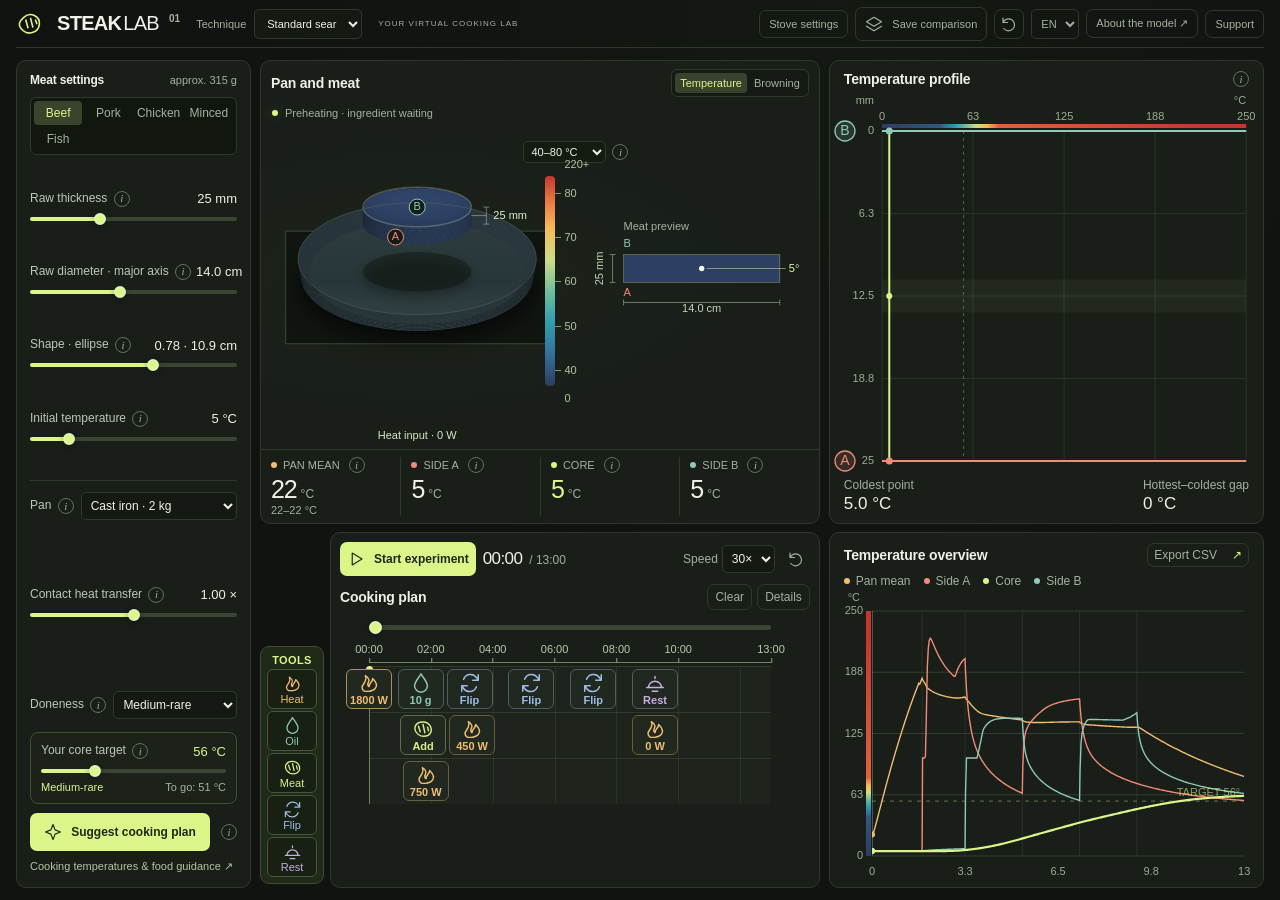
==== commit 5b5ef2ae: "Couple minced patty deformation to heat transfer and display" ====
--- a/index.html
+++ b/index.html
@@ -290,7 +290,7 @@
   "help": {
     "thickness": [
       "Thickness — the major time factor",
-      "Heat must travel from the surface toward the center. The characteristic diffusion time grows roughly with the square of the thickness. A steak twice as thick therefore requires far more time, even on the same pan. Thickness is used directly in the FEM mesh. Both the angled view and the center section use the real thickness-to-diameter ratio. The camera foreshortens depth, but height is not exaggerated."
+      "Heat must travel from the surface toward the center. The characteristic diffusion time grows roughly with the square of the thickness. A steak twice as thick therefore requires far more time, even on the same pan. The control sets raw thickness. Minced patties thicken during heating using an illustrative model, and the current thickness is used in the FEM mesh. Both the angled view and the center section use the real thickness-to-diameter ratio. The camera foreshortens depth, but height is not exaggerated."
     ],
     "diameter": [
       "Diameter and mass",
@@ -298,7 +298,7 @@
     ],
     "aspect": [
       "Ellipse — from round to oval",
-      "The ratio between the minor and major diameters. 1.00 is a circle; 0.50 gives half as much width as length. With a fixed major diameter, both mass and contact area change. The physics uses a circle of equivalent area and corrects the lateral surface area. The exact three-dimensional temperature field of a strongly oval steak is therefore not calculated."
+      "The controls describe the initial, raw shape. Minced patties become narrower and thicker during heating in both the drawing and the heat calculation; current dimensions appear beside the meat. The shape parameter is the ratio between the minor and major diameters. 1.00 is a circle; 0.50 gives half as much width as length. With a fixed major diameter, both mass and contact area change. The physics uses a circle of equivalent area and corrects the lateral surface area. The exact three-dimensional temperature field of a strongly oval steak is therefore not calculated."
     ],
     "initial": [
       "Initial meat temperature",
@@ -306,7 +306,7 @@
     ],
     "wetness": [
       "Surface moisture — energy before crust",
-      "Before a wet surface can get much hotter than 100 °C, water must evaporate. This costs energy and delays browning. The slider varies an extra water film of 0–0.12 kg/m². In addition, all nodes contain tissue water, which absorbs latent heat of vaporization around 100 °C. Even “patted dry” contains water. Steam is assumed to escape immediately; pressure and transport through the meat are simplified. Internal moisture transport, juice loss, and shrinkage are not included in this version."
+      "Before a wet surface can get much hotter than 100 °C, water must evaporate. This costs energy and delays browning. The slider varies an extra water film of 0–0.12 kg/m². In addition, all nodes contain tissue water, which absorbs latent heat of vaporization around 100 °C. Even “patted dry” contains water. Steam is assumed to escape immediately; pressure and transport through the meat are simplified. Internal moisture transport and juice loss are not resolved. Minced patties use an illustrative temperature-dependent change in diameter and thickness; this is not a fluid-loss model."
     ],
     "contact": [
       "Contact — how easily heat enters",
@@ -379,13 +379,13 @@
   },
   "sources": "<p><a href=\"https://www.foedevarestyrelsen.dk/kost-og-foedevarer/alt-om-mad/god-koekkenhygiejne/fem-raad-til-god-koekkenhygiejne/varm-mad-ordentligt-op\" target=\"_blank\" rel=\"noopener\">Danish Veterinary and Food Administration (Fødevarestyrelsen): Heat food properly</a> — thorough cooking, and the difference between whole cuts of meat and minced meat.</p><p><a href=\"https://www.foodsafety.gov/food-safety-charts/safe-minimum-internal-temperatures\" target=\"_blank\" rel=\"noopener\">FoodSafety.gov: Safe Minimum Internal Temperatures</a> — 63 °C and a 3-minute rest for whole cuts of beef and pork, 74 °C for poultry, and 63 °C for fish. U.S. consumer guidance.</p><p><a href=\"https://www.food.dtu.dk/nyheder/nyhed?id=9bfa54ee-c186-4b32-8d5d-ffa1cf05055f\" target=\"_blank\" rel=\"noopener\">DTU National Food Institute: Why slow cooking works</a> — at least 75 °C for poultry, minced meat, and diced/cubed meat.</p><p><a href=\"https://jsdokken.com/dolfinx-tutorial/main/chapter2/heat_equation.html\" target=\"_blank\" rel=\"noopener\">FEniCSx: The heat equation</a> — background on FEM and transient heat conduction; this app uses explicit time integration.</p><p><a href=\"https://arxiv.org/abs/1908.10787\" target=\"_blank\" rel=\"noopener\">Shehadeh et al.: A Mathematical Model for Meat Cooking</a> — example of a more advanced model with moisture transport and shrinkage; that model is not implemented here.</p><p class=\"small\">Sources verified November 13, 2026. Physical constants and browning parameters here are illustrative modeling choices, not a calibration against a specific cut of meat.</p>"
 }};
-packs.en.model="<p>SteakLab is a place to experiment. <b>864 linear triangular elements</b> resolve an axisymmetric section through the meat, including radial heat flow and conduction through its thickness. A separate axisymmetric pan shell resolves concentric floor annuli and rising wall bands.</p><h3>From stove to center</h3><p><code>M · dT/dt + K · T = Q</code></p><p>A lumped mass matrix and conservative heat fluxes couple the nodes. The pan loses exactly the heat transferred to the meat. Explicit time steps are at most 0.2 seconds and are reduced further by a stability bound.</p><h3>Included</h3><p>Geometry, local pan conduction, a circular 9 cm-radius burner footprint, thermal mass, contact resistance over an equal-area circular meat footprint, oil, convection, radiation between the exposed pan floor, meat sides and room, local tissue-water reservoirs, a surface water film, flipping and carryover heat. Isotherms come from the actual FEM field. Browning is a separate empirical thermal-dose calculation.</p><h3>Simplifications</h3><p>The pan shell has spatial floor and wall temperatures but remains uniform through its metal thickness. The ellipse becomes an equal-area circle with corrected side area, including its contact footprint on the pan. Pan-side radiation uses geometric view factors, grey-diffuse exchange and an exposed-area effective emitting temperature; it does not resolve radiation between every pair of pan cells and meat patches. The handle, local angular variation and rising hot-air flow are not resolved. Material properties are constant. There is no internal liquid transport, shrinkage, fat rendering, anatomy, full 3D thermal geometry or bacterial-inactivation model. Rest can be in open air, under loosely tented foil, or on the pan with the stove off. Foil uses illustrative convection/radiation factors of 0.4/0.5 without resolving condensation. Vapor is assumed to escape immediately. Heat capacity and volume stay fixed as water is lost. The model has not been calibrated against a particular stove or cut.</p><table><tr><th>Ingredient</th><th>k · W/(m·K)</th><th>ρ · kg/m³</th><th>c · J/(kg·K)</th></tr>{materialRows}</table><h3>Suggested cooking plans</h3><p>The planner simulates preheating the future contact footprint, power reductions, minute-by-minute flips and a prospective rest. Preheat refers to the contact-area-weighted pan temperature, not its whole-pan mean. It searches for the selected peak <b>center</b> temperature during that rest. It does not prove that every part of real food has reached a safe temperature. Review the coldest-point display and use a real thermometer.</p><h3>Food safety</h3><p>Color and crust do not establish food safety. The Minced preset represents a minced beef patty, using illustrative beef thermal properties. It requires a modeled coldest-point temperature of 75 °C before removal and does not offer rare doneness. Other presets represent whole, non-mechanically-tenderized cuts. Injected or mechanically tenderized meat needs a different assessment. Follow official guidance for the actual food.</p><h3>Sources and further reading</h3>";
+packs.en.model="<p>SteakLab is a place to experiment. <b>864 linear triangular elements</b> resolve an axisymmetric section through the meat, including radial heat flow and conduction through its thickness. A separate axisymmetric pan shell resolves concentric floor annuli and rising wall bands.</p><h3>From stove to center</h3><p><code>M · dT/dt + K · T = Q</code></p><p>A lumped mass matrix and conservative heat fluxes couple the nodes. The pan loses exactly the heat transferred to the meat. Explicit time steps are at most 0.2 seconds and are reduced further by a stability bound.</p><h3>Included</h3><p>Geometry, local pan conduction, a circular 9 cm-radius burner footprint, thermal mass, contact resistance over an equal-area circular meat footprint, oil, convection, radiation between the exposed pan floor, meat sides and room, local tissue-water reservoirs, a surface water film, flipping and carryover heat. Isotherms come from the actual FEM field. Browning is a separate empirical thermal-dose calculation.</p><h3>Simplifications</h3><p>The pan shell has spatial floor and wall temperatures but remains uniform through its metal thickness. The ellipse becomes an equal-area circle with corrected side area, including its contact footprint on the pan. Pan-side radiation uses geometric view factors, grey-diffuse exchange and an exposed-area effective emitting temperature; it does not resolve radiation between every pair of pan cells and meat patches. The handle, local angular variation and rising hot-air flow are not resolved. Material properties are constant. Minced patties use an irreversible temperature-dependent shape approximation: diameter can decrease by up to 20% and thickness increase by up to 30%. These limits are illustrative, not fitted to a fat percentage or a particular patty. The FEM conduction geometry, exposed areas, contact footprint and radiation geometry change with the patty. Material-node heat capacities remain constant, so deformation alone neither creates nor removes heat. This implies an effective density change; it does not simulate expelled juice or rendered fat. The shape remains an elliptical cylinder, not a full curved mechanical shape. Whole-cut geometry stays fixed: fiber-direction-dependent contraction is not yet implemented. There is no internal liquid transport, fat rendering, anatomy, full 3D thermal geometry or bacterial-inactivation model. Rest can be in open air, under loosely tented foil, or on the pan with the stove off. Foil uses illustrative convection/radiation factors of 0.4/0.5 without resolving condensation. Vapor is assumed to escape immediately. Heat capacity stays fixed as water is lost; minced-patty volume can change through the separate shape approximation. The model has not been calibrated against a particular stove or cut.</p><table><tr><th>Ingredient</th><th>k · W/(m·K)</th><th>ρ · kg/m³</th><th>c · J/(kg·K)</th></tr>{materialRows}</table><h3>Suggested cooking plans</h3><p>The planner simulates preheating the future contact footprint, power reductions, minute-by-minute flips and a prospective rest. Preheat refers to the contact-area-weighted pan temperature, not its whole-pan mean. It searches for the selected peak <b>center</b> temperature during that rest. It does not prove that every part of real food has reached a safe temperature. Review the coldest-point display and use a real thermometer.</p><h3>Food safety</h3><p>Color and crust do not establish food safety. The Minced preset represents a minced beef patty, using illustrative beef thermal properties. It requires a modeled coldest-point temperature of 75 °C before removal and does not offer rare doneness. Other presets represent whole, non-mechanically-tenderized cuts. Injected or mechanically tenderized meat needs a different assessment. Follow official guidance for the actual food.</p><h3>Sources and further reading</h3>";
 packs.en.sources += '<p><a href="https://doc.comsol.com/6.4/doc/com.comsol.help.heat/heat_ug_theory.07.056.html" target="_blank" rel="noopener">COMSOL: surface radiation and geometric view factors</a> — background for pan-to-side radiation; SteakLab uses its own simplified geometry and implementation.</p>';
 packs.en.help.colorScale=['A non-linear temperature color scale','Focus mode gives 84% of the color range to 40–80 °C, so small cooking-temperature differences are easier to see. The temperature labels follow this non-linear mapping. It changes only the colors, never the computed temperatures. Choose Linear to spread the colors evenly across 0–220 °C. Values outside the range use the endpoint colors.'];
 packs.en.help.contact=['Contact heat transfer — a multiplier','This is a multiplier of the assumed heat-transfer coefficient between pan and meat, not a fraction of area. 1.00× is the reference; 1.50× transfers 50% more heat for the same temperature difference. The range represents uncertainty and variations in surface contact. Oil separately improves the reference coefficient.'];
 packs.en.help.actions=['Drag for time, click for settings','Each action stays separate. Its horizontal position sets the time; the vertical guide shows that time while dragging. Click an icon for options beside it. Heat and oil use sliders that apply immediately. Flip and placement have no extra numeric settings. Existing action types stay fixed. Editing keeps the viewing time fixed. Clear removes the actions; Undo restores them. Arrow keys move a focused card by 5 seconds; Shift uses 30 seconds.'];
 packs.en.help.rest=['Three ways to rest','Open air removes the meat from the pan and lets all surfaces cool. Loose foil also removes it, then reduces modeled convection to 40% and radiation to 50%; these are illustrative coefficients, with no condensation or moisture trapping calculation. Stay on the pan switches the stove target to zero but keeps thermal contact and the hob’s 3-second lag. The pan’s stored heat can continue cooking the meat. You can flip it during pan rest or later move it to open air or foil. A later stove action can switch the heat back on.'];
-packs.en.help.gradient=['Depth through the steak','The spatial axis is vertical, in millimetres from side B toward side A. B always stays at the top and A at the bottom of this graph, even when the actual steak flips. Temperature is horizontal, with a fixed range for the whole cooking plan. The dot marks the geometric center. The coldest-point value is calculated across the full mesh. The vertical outer edge receives radiation from the exposed pan floor while losing heat to the room; it may still be cooler than the interior.'];
+packs.en.help.gradient=['Depth through the steak','The spatial axis is vertical, in millimetres from side B toward side A. For minced patties its depth labels follow the current thickness, while the A/B endpoints stay in fixed screen positions. B always stays at the top and A at the bottom of this graph, even when the actual steak flips. Temperature is horizontal, with a fixed range for the whole cooking plan. The dot marks the geometric center. The coldest-point value is calculated across the full mesh. The vertical outer edge receives radiation from the exposed pan floor while losing heat to the room; it may still be cooler than the interior.'];
 let locale='en';
 const nodeKeys=new WeakMap(),attrKeys=new WeakMap();
 const api={
@@ -423,10 +423,10 @@
 // Loose foil is represented only by reduced effective heat loss to the room.
 // No foil heat capacity, condensation, moisture trapping or seal is resolved.
 const REST_MODES={air:{convection:1,radiation:1},foil:{convection:.4,radiation:.5},pan:{convection:1,radiation:1}};
-const DEFAULTS={meat:'beef',thickness:25,diameter:14,aspect:.78,initial:5,pan:'iron',wetness:.5,contact:1,nr:18,nz:24,panNr:14,panNw:4,ambient:22,panInitial:22,maxHeatWatts:1800,powerExponent:1,losses:true,evaporation:true,panRadiation:true};
+const DEFAULTS={meat:'beef',thickness:25,diameter:14,aspect:.78,initial:5,pan:'iron',wetness:.5,contact:1,nr:18,nz:24,panNr:14,panNw:4,ambient:22,panInitial:22,maxHeatWatts:1800,powerExponent:1,losses:true,evaporation:true,panRadiation:true,shrinkage:true};
 const clamp=(v,lo,hi)=>Math.min(hi,Math.max(lo,v));
 function number(v,fallback,lo,hi){return Number.isFinite(+v)?clamp(+v,lo,hi):fallback;}
-function normalized(input){const c={...DEFAULTS,...input};for(const [key,lo,hi] of [['thickness',8,60],['diameter',8,22],['aspect',.45,1],['initial',0,30],['wetness',0,1],['contact',.5,1.5],['ambient',0,40],['panInitial',0,400],['maxHeatWatts',100,6000],['powerExponent',.5,3],['nr',6,48],['nz',8,64],['panNr',6,64],['panNw',2,16]])c[key]=number(c[key],DEFAULTS[key],lo,hi);c.nr=2*Math.round(c.nr/2);c.nz=2*Math.round(c.nz/2);c.panNr=Math.round(c.panNr);c.panNw=Math.round(c.panNw);if(!MATERIALS[c.meat])c.meat='beef';if(!PANS[c.pan])c.pan='iron';return c;}
+function normalized(input){const c={...DEFAULTS,...input};for(const [key,lo,hi] of [['thickness',8,60],['diameter',8,22],['aspect',.45,1],['initial',0,30],['wetness',0,1],['contact',.5,1.5],['ambient',0,40],['panInitial',0,400],['maxHeatWatts',100,6000],['powerExponent',.5,3],['nr',6,48],['nz',8,64],['panNr',6,64],['panNw',2,16]])c[key]=number(c[key],DEFAULTS[key],lo,hi);c.nr=2*Math.round(c.nr/2);c.nz=2*Math.round(c.nz/2);c.panNr=Math.round(c.panNr);c.panNw=Math.round(c.panNw);if(!MATERIALS[c.meat])c.meat='beef';if(!PANS[c.pan])c.pan='iron';c.shrinkage=c.shrinkage!==false;return c;}
 // One litre of water plus the selected pan, both starting at the same temperature.
 // A lumped inverse estimate of pan input, not electrical nameplate power.
 // Convection (8 W/m²K) and radiation from exposed water and outer pan surfaces
@@ -570,6 +570,7 @@
 class Engine{
  constructor(input={}){
   this.config=normalized(input);this.material=MATERIALS[this.config.meat];this.panMaterial=PANS[this.config.pan];this.mesh=buildMesh(this.config,this.material);this.panMesh=buildPanMesh(this.config,this.panMaterial,this.mesh);
+  this.shrinkProgress=0;this.shrinkHistory=new Float64Array(this.mesh.nodes.length);
   const n=this.mesh.nodes.length;this.T=new Float64Array(n).fill(this.config.initial);this.flux=new Float64Array(n);this.water=new Float64Array(n);
   this.doses=[new Float64Array(this.mesh.nr+1),new Float64Array(this.mesh.nr+1)];
   this.panT=new Float64Array(this.panMesh.nodes.length).fill(this.config.panInitial);this.panFlux=new Float64Array(this.panT.length);this.panCapacity=this.panMesh.capacities.reduce((s,x)=>s+x,0);
@@ -577,7 +578,7 @@
   this.energyInput=0;this.energyLost=0;this.panArea=this.panMesh.area;
   this.panRadiationGeometry=buildPanRadiation(this.mesh);
   // Distributed tissue water plus a mesh-independent superficial film. Vapor
-  // is assumed to escape immediately; no pressure/diffusion/shrinkage solve.
+  // is assumed to escape immediately; no pressure/diffusion or drip-loss solve.
   // Keeping heat capacities fixed makes the simplified energy budget explicit.
   for(let i=0;i<n;i++)this.water[i]=this.mesh.mass[i]/this.material.cp*this.material.water+this.mesh.boundaryArea[i]*.12*this.config.wetness;
   this.initialWater=this.water.reduce((a,b)=>a+b,0);this.initialEnergy=this.energy();
@@ -589,9 +590,44 @@
  get panContactTemp(){let heat=0;for(let i=0;i<this.panMesh.bottomCount;i++)heat+=this.panMesh.contactArea[i]*this.panT[i];return heat/this.mesh.area;}
  energy(){let result=0;for(let i=0;i<this.panT.length;i++)result+=this.panMesh.capacities[i]*(this.panT[i]-this.config.ambient);for(let i=0;i<this.T.length;i++)result+=this.mesh.mass[i]*(this.T[i]-this.config.ambient);return result;}
  clone(){
-  const copy=Object.assign(Object.create(Engine.prototype),this);copy.config={...this.config};copy.T=Float64Array.from(this.T);copy.flux=new Float64Array(this.T.length);copy.water=Float64Array.from(this.water);copy.doses=this.doses.map(d=>Float64Array.from(d));
+  const copy=Object.assign(Object.create(Engine.prototype),this);copy.config={...this.config};copy.T=Float64Array.from(this.T);copy.flux=new Float64Array(this.T.length);copy.water=Float64Array.from(this.water);copy.doses=this.doses.map(d=>Float64Array.from(d));copy.shrinkHistory=Float64Array.from(this.shrinkHistory);
+  copy.mesh={...this.mesh,nodes:this.mesh.nodes.map(n=>({...n})),triangles:this.mesh.triangles.map(t=>t.slice()),edges:this.mesh.edges.map(e=>e.slice()),faceA:this.mesh.faceA.map(n=>({...n})),faceB:this.mesh.faceB.map(n=>({...n})),side:this.mesh.side.map(n=>({...n}))};
+  for(const key of ['mass','diag','boundaryArea'])copy.mesh[key]=Float64Array.from(this.mesh[key]);
+  copy.edgeI=Int32Array.from(this.edgeI);copy.edgeJ=Int32Array.from(this.edgeJ);copy.edgeG=Float64Array.from(this.edgeG);
+  copy.panRadiationGeometry=buildPanRadiation(copy.mesh);
   copy.panT=Float64Array.from(this.panT);copy.panFlux=new Float64Array(this.panT.length);copy.panMesh={...this.panMesh,nodes:this.panMesh.nodes.map(n=>({...n})),edges:this.panMesh.edges.map(e=>e.slice()),contact:this.panMesh.contact.map(e=>e.slice())};
   for(const key of ['masses','capacities','diag','contactArea','burnerWeights'])copy.panMesh[key]=Float64Array.from(this.panMesh[key]);return copy;
+ }
+ // Phenomenological affine deformation of minced patties, not a mechanics or
+ // fat-rendering model. Temperature-history activation is mass weighted.
+ // Full activation reduces diameter by 20% and raises thickness by 30%.
+ // These deliberately illustrative coefficients do not predict a recipe's
+ // measured shrinkage. Nodes follow material: heat capacity, water and crust
+ // remain attached to them. The smaller volume implies effective densification;
+ // expelled liquid/fat, pressure, elastic work and doming are not resolved.
+ updateGeometry(progress){
+  if(!Number.isFinite(progress))throw new Error('Shrinkage progress must be finite.');
+  if(this.config.meat!=='minced'||!this.config.shrinkage||this.phase==='ready')return false;
+  const next=clamp(Math.max(this.shrinkProgress,progress),0,1);
+  if(next<=this.shrinkProgress)return false;
+  const c={...this.config,diameter:this.config.diameter*(1-.2*next),thickness:this.config.thickness*(1+.3*next)},mesh=buildMesh(c,this.material);
+  // Never replace material capacities with the capacity of the deformed volume.
+  // Keeping temperatures and capacities unchanged conserves sensible energy.
+  mesh.mass=this.mesh.mass;this.mesh=mesh;this.shrinkProgress=next;
+  this.edgeI=Int32Array.from(mesh.edges,e=>e[0]);this.edgeJ=Int32Array.from(mesh.edges,e=>e[1]);this.edgeG=Float64Array.from(mesh.edges,e=>e[2]);
+  const contactMesh=buildPanMesh(this.config,this.panMaterial,mesh);
+  this.panMesh.contact=contactMesh.contact;this.panMesh.contactArea=contactMesh.contactArea;
+  // Existing pan state, including capacities added by oil, is left untouched.
+  this.panRadiationGeometry=buildPanRadiation(mesh);return true;
+ }
+ updateShrinkage(){
+  if(this.config.meat!=='minced'||!this.config.shrinkage||this.phase==='ready')return;
+  let weighted=0,total=0;
+  for(let i=0;i<this.T.length;i++){const x=clamp((this.T[i]-40)/40,0,1),a=x*x*(3-2*x);this.shrinkHistory[i]=Math.max(this.shrinkHistory[i],a);weighted+=this.mesh.mass[i]*this.shrinkHistory[i];total+=this.mesh.mass[i];}
+  const desired=weighted/total;
+  // Rebuild at bounded increments rather than every thermal substep. Snapshots
+  // report the actual mesh dimensions, keeping displayed and solved shape equal.
+  if(desired-this.shrinkProgress>=.005||desired>=1-1e-12)this.updateGeometry(desired);
  }
  hasPanContact(){return this.phase==='cooking'||this.phase==='resting'&&this.restMode==='pan';}
  action(type,value){
@@ -675,13 +711,13 @@
    for(let side=0;side<2;side++)for(let r=0;r<faces[side].length;r++){const temp=T[faces[side][r].i];if(temp>120)this.doses[side][r]+=dt*Math.exp(Math.min(15,(temp-150)/25))/180;}
   }
   for(let i=0;i<PT.length;i++){PT[i]+=(burnerEnergy*pm.burnerWeights[i]+PF[i]*dt)/pm.capacities[i];if(!Number.isFinite(PT[i])||PT[i]< -273.15)throw new Error('Pan thermal solver became unstable.');}
-  this.energyLost+=lost*dt;
+  this.energyLost+=lost*dt;this.updateShrinkage();
  }
  observe(){
   const m=this.mesh,face=nodes=>nodes.reduce((s,n)=>s+this.T[n.i]*n.area,0)/m.area;
   const browns=[],burns=[];
   for(let s=0;s<2;s++){let b=0,c=0;for(let r=0;r<this.doses[s].length;r++){const d=this.doses[s][r],area=m.faceA[r].area;b+=area*(1-Math.exp(-d));c+=area*(1-Math.exp(-Math.max(0,d-3)*.7));}browns.push(100*b/m.area);burns.push(100*c/m.area);}
-  return{time:this.time,burnerWatts:this.actualWatts,pan:this.pan,panContactTemp:this.panContactTemp,panField:Array.from(this.panT),panMin:Math.min(...this.panT),panMax:Math.max(...this.panT),panRim:this.panT[this.panT.length-1],core:this.T[(m.nz/2)*(m.nr+1)],min:Math.min(...this.T),max:Math.max(...this.T),faceA:face(m.faceA),faceB:face(m.faceB),power:this.power,bottomSide:this.bottomSide,phase:this.phase,restMode:this.restMode,oil:this.oil,brownA:browns[0],brownB:browns[1],burnA:burns[0],burnB:burns[1],evaporated:this.evaporated*1000,mass:m.mass.reduce((a,b)=>a+b,0)/this.material.cp*1000,energyResidual:this.energy()-this.initialEnergy-this.energyInput+this.energyLost+this.evaporated*LATENT};
+  return{time:this.time,diameter:this.config.diameter*(1-.2*this.shrinkProgress),thickness:m.H*1000,shrinkProgress:this.shrinkProgress,burnerWatts:this.actualWatts,pan:this.pan,panContactTemp:this.panContactTemp,panField:Array.from(this.panT),panMin:Math.min(...this.panT),panMax:Math.max(...this.panT),panRim:this.panT[this.panT.length-1],core:this.T[(m.nz/2)*(m.nr+1)],min:Math.min(...this.T),max:Math.max(...this.T),faceA:face(m.faceA),faceB:face(m.faceB),power:this.power,bottomSide:this.bottomSide,phase:this.phase,restMode:this.restMode,oil:this.oil,brownA:browns[0],brownB:browns[1],burnA:burns[0],burnB:burns[1],evaporated:this.evaporated*1000,mass:m.mass.reduce((a,b)=>a+b,0)/this.material.cp*1000,energyResidual:this.energy()-this.initialEnergy-this.energyInput+this.energyLost+this.evaporated*LATENT};
  }
 }
 globalThis.SteakPhysics={Engine,MATERIALS,PANS,REST_MODES,DEFAULTS,estimateBoilCalibration,buildMesh,buildPanMesh,sidePanViewFactor,buildPanRadiation,panSideRadiation};
@@ -811,13 +847,13 @@
 function draw(o){
  const {ctx,w,h,config:c,frame,mesh,panMesh=null,T,sample,heatRGB,texture,rasterEllipse,label,fmt,mode,t,compact=false,motion=null}=o;
  const s=frame.s,small=!compact&&w<560,elevation=28*Math.PI/180,se=Math.sin(elevation),ce=Math.cos(elevation);
- const a=c.diameter*5,b=a*c.aspect,H=c.thickness,topSide=s.bottomSide===0?1:0,p=motion?.progress??1,ease=p*p*(3-2*p),rotating=motion?.type==='flip';
+ const D=s.diameter??c.diameter,a=D*5,b=a*c.aspect,H=s.thickness??c.thickness,topSide=s.bottomSide===0?1:0,p=motion?.progress??1,ease=p*p*(3-2*p),rotating=motion?.type==='flip';
  const theta=(s.bottomSide===0?0:Math.PI)-Math.PI+Math.PI*ease;
  // Reserve the entire turn/lift envelope once per geometry. Neither the scale
  // nor the camera center depends on the action, its progress, or the meat side.
- const halfH=H/2,flipLift=Math.max(0,b-halfH);
- const flipTop=Math.hypot(b*se-halfH*ce,b*ce+halfH*se+flipLift*ce)+(halfH+16)*ce;
- const frameAbove=Math.max(154*se+20*ce,flipTop,b*se+(H+78)*ce),frameBelow=Math.max(170*se+24*ce,Math.hypot(b*se+halfH*ce,Math.min(b,halfH)*ce+halfH*se)-halfH*ce);
+ const envelopeH=c.thickness*(c.meat==='minced'&&c.shrinkage!==false?1.3:1),envelopeB=c.diameter*5*c.aspect,halfH=envelopeH/2,flipLift=Math.max(0,envelopeB-halfH);
+ const flipTop=Math.hypot(envelopeB*se-halfH*ce,envelopeB*ce+halfH*se+flipLift*ce)+(halfH+16)*ce;
+ const frameAbove=Math.max(154*se+20*ce,flipTop,envelopeB*se+(envelopeH+78)*ce),frameBelow=Math.max(170*se+24*ce,Math.hypot(envelopeB*se+halfH*ce,Math.min(envelopeB,halfH)*ce+halfH*se)-halfH*ce);
  const frameTop=compact?12:84,frameBottom=small?221:compact?h-29:h-89;
  const scale=Math.min(small?(w-48)/330:w*.43/310,(frameBottom-frameTop)/(frameAbove+frameBelow)),cx=small?w*.50:w*(compact?.28:.25),cy=(frameTop+frameBottom+(frameAbove-frameBelow)*scale)/2;
  const project=(x,y,z=0)=>[cx+x*scale,cy+(y*se-z*ce)*scale];
@@ -953,7 +989,7 @@
  if(!compact&&!resting&&s.oil>0)label(ctx,'Oil · thin surface film',small?16:24,small?69:71,'#bdb080',9);
  }
  // Front elevation: x and z use one scale. Never exaggerate the height.
- const desiredSW=small?w*.66:w*.28,sw=compact?Math.min(desiredSW,Math.max(25,h-78)*c.diameter*10/H):desiredSW,sx=small?w*.15:w*(compact?.79:.78)-sw/2,sh=sw*H/(c.diameter*10),sy=small?311:compact?(h-sh)/2-6:h*.51-sh/2;
+ const desiredSW=small?w*.66:w*.28,baseSW=compact?Math.min(desiredSW,Math.max(25,h-78)*c.diameter*10/envelopeH):desiredSW,sw=baseSW*D/c.diameter,sx=(small?w*.48:w*(compact?.79:.78))-sw/2,sh=baseSW*H/(c.diameter*10),sy=small?311:compact?(h-sh)/2-6:h*.51-sh/2;
  if(s.phase==='ready')label(ctx,t('Meat preview'),sx,sy-25,'#a5b09f',11);
  if(!compact)label(ctx,compact?'CENTER SECTION':'CENTER SECTION · TRUE PROPORTIONS',sx,sy-(compact?25:43),'#bdcbae',small?8:9);
  if(!compact)label(ctx,'Same scale for diameter and thickness',sx,sy-27,'#788b6d',8);
@@ -968,7 +1004,7 @@
  const centerY=sy+sh/2;ctx.beginPath();ctx.arc(sx+sw/2,centerY,2.7,0,Math.PI*2);ctx.fillStyle='#effadf';ctx.fill();ctx.beginPath();ctx.moveTo(sx+sw/2+5,centerY);ctx.lineTo(sx+sw+6,centerY);ctx.strokeStyle='#e0efb9a0';ctx.stroke();label(ctx,fmt(s.core)+'°',sx+sw+9,centerY+3,'#e1f3b5',10);
  // Dimension lines provide an unambiguous check against the geometry controls.
  const dy=sy+sh+(compact?20:31);ctx.strokeStyle='#839578';ctx.beginPath();ctx.moveTo(sx,dy);ctx.lineTo(sx+sw,dy);for(const x of [sx,sx+sw]){ctx.moveTo(x,dy-3);ctx.lineTo(x,dy+3);}ctx.moveTo(sx-11,sy);ctx.lineTo(sx-11,sy+sh);for(const y of [sy,sy+sh]){ctx.moveTo(sx-14,y);ctx.lineTo(sx-8,y);}ctx.stroke();
- label(ctx,fmt(c.diameter,1)+' cm',sx+sw/2,dy+(compact?10:14),'#c7d7b9',9,'center');ctx.save();ctx.translate(sx-21,centerY);ctx.rotate(-Math.PI/2);label(ctx,fmt(H)+' mm',0,0,'#c7d7b9',9,'center');ctx.restore();
+ label(ctx,fmt(D,1)+' cm',sx+sw/2,dy+(compact?10:14),'#c7d7b9',9,'center');ctx.save();ctx.translate(sx-21,centerY);ctx.rotate(-Math.PI/2);label(ctx,fmt(H)+' mm',0,0,'#c7d7b9',9,'center');ctx.restore();
  if(s.phase==='cooking'||s.phase==='resting'&&s.restMode==='pan'){ctx.fillStyle='#b4b99b77';ctx.fillRect(sx,sy+sh+3,sw,2);}
 }
 globalThis.SteakScene={draw};
@@ -1002,8 +1038,8 @@
 function toast(message){$('toast').textContent=t(message);$('toast').classList.add('visible');clearTimeout(toastTimer);toastTimer=setTimeout(()=>$('toast').classList.remove('visible'),3600);}
 function rangeFill(el){el.style.setProperty('--fill',100*(+el.value-+el.min)/(+el.max-+el.min)+'%');}
 const fields=[
- {id:'thickness',name:'Thickness',min:8,max:60,step:1,unit:'mm',ends:['Thin','Thick']},
- {id:'diameter',name:'Diameter · major axis',min:8,max:22,step:.5,unit:'cm',ends:['Small','Large']},
+ {id:'thickness',name:'Raw thickness',min:8,max:60,step:1,unit:'mm',ends:['Thin','Thick']},
+ {id:'diameter',name:'Raw diameter · major axis',min:8,max:22,step:.5,unit:'cm',ends:['Small','Large']},
  {id:'aspect',name:'Shape · ellipse',min:.45,max:1,step:.01,unit:'',ends:['Oval','Round']},
  {id:'initial',name:'Initial temperature',min:0,max:30,step:1,unit:'°C',ends:['Fridge-cold','Warmer start']},
  {id:'contact',name:'Contact heat transfer',min:.5,max:1.5,step:.05,unit:'×',ends:['Loose / uneven','Good contact']}
@@ -1097,7 +1133,7 @@
 }
 function renderSuggestion(){const box=$('suggestionSummary'),chip=$('planSummaryChip');if(!suggestion||suggestion.key!==planKey()){box.hidden=true;chip.hidden=true;return;}box.hidden=false;chip.hidden=false;const p=suggestion;chip.textContent=config.meat==='minced'?t('Coldest point at removal: {temp} °C',{temp:fmt(p.predicted.minAtRemoval,1)}):t('Suggested: rest at {time} · peak core {temp} °C',{time:timeText(p.removed),temp:fmt(p.predicted.peak,1)});box.innerHTML=`<strong>${t(p.reached?'YOUR MODEL-BASED PLAN':'TARGET NOT REACHED IN 45 MIN')}</strong><div>${t('Preheat contact area to {temp} °C',{temp:p.preheat})} · ${t('add at {time}',{time:timeText(p.placed)})}</div><div>${t('Flip every minute · rest from {time}',{time:timeText(p.removed)})}</div><div>${t('Rest for {time}',{time:timeText(p.restSeconds)})}</div><p>${t('Predicted peak core: {temp} °C',{temp:fmt(p.predicted.peak,1)})}<br>${t('Core when removed: {temp} °C',{temp:fmt(p.predicted.atRemoval,1)})}<br>${t('Coldest point when removed: {temp} °C',{temp:fmt(p.predicted.minAtRemoval,1)})}</p><small>${t(config.meat==='minced'?'This targets 75 °C at the simulated coldest point before removal. Verify real food with a thermometer.':'This targets the simulated center, not proven safe cooking. Use a real thermometer and the guidance below.')}</small>`;}
 function requestCompute(){clearTimeout(computeTimer);running=false;syncPlay();computeTimer=setTimeout(compute,120);}
-function snapshotAt(t){const list=result.snapshots;let lo=0,hi=list.length-1;while(lo<hi){const mid=Math.ceil((lo+hi)/2);if(list[mid].s.time<=t)lo=mid;else hi=mid-1;}const a=list[lo],b=list[Math.min(lo+1,list.length-1)],f=b.s.time>a.s.time?clamp((t-a.s.time)/(b.s.time-a.s.time),0,1):0;const s={...a.s};for(const key of ['pan','panContactTemp','burnerWatts','core','min','max','faceA','faceB','brownA','brownB','burnA','burnB','evaporated'])s[key]=a.s[key]+(b.s[key]-a.s[key])*f;s.time=t;const T=new Float32Array(a.T.length);for(let i=0;i<T.length;i++)T[i]=a.T[i]+(b.T[i]-a.T[i])*f;s.min=Math.min(...T);s.max=Math.max(...T);if(a.s.panField?.length){s.panField=Float32Array.from(a.s.panField,(value,i)=>value+((b.s.panField?.[i]??value)-value)*f);s.panMin=Math.min(...s.panField);s.panMax=Math.max(...s.panField);s.panRim=s.panField[s.panField.length-1];}return{s,T,dA:a.dA,dB:a.dB};}
+function snapshotAt(t){const list=result.snapshots;let lo=0,hi=list.length-1;while(lo<hi){const mid=Math.ceil((lo+hi)/2);if(list[mid].s.time<=t)lo=mid;else hi=mid-1;}const a=list[lo],b=list[Math.min(lo+1,list.length-1)],f=b.s.time>a.s.time?clamp((t-a.s.time)/(b.s.time-a.s.time),0,1):0;const s={...a.s};for(const key of ['pan','panContactTemp','burnerWatts','core','min','max','faceA','faceB','brownA','brownB','burnA','burnB','evaporated','diameter','thickness','shrinkProgress'])s[key]=a.s[key]+(b.s[key]-a.s[key])*f;s.time=t;const T=new Float32Array(a.T.length);for(let i=0;i<T.length;i++)T[i]=a.T[i]+(b.T[i]-a.T[i])*f;s.min=Math.min(...T);s.max=Math.max(...T);if(a.s.panField?.length){s.panField=Float32Array.from(a.s.panField,(value,i)=>value+((b.s.panField?.[i]??value)-value)*f);s.panMin=Math.min(...s.panField);s.panMax=Math.max(...s.panField);s.panRim=s.panField[s.panField.length-1];}return{s,T,dA:a.dA,dB:a.dB};}
 function syncPlay(){$('play').innerHTML=icon(running?'pause':'play')+(running?'Pause':current>=duration?'Play again':current>0?'Continue':'Start experiment');}
 function seek(t){clearMotion();current=clamp(t,0,duration);running=false;syncPlay();render();}
 function scheduleNow(type,value){if(!result||pending)return;const phase=frame.s.phase;if(type==='add'&&phase!=='ready'||['flip','rest'].includes(type)&&phase!=='cooking'){toast(type==='add'?'The ingredient is already on the pan.':'Add the ingredient to the pan first.');return;}const t=Math.round(current);if(type==='power')events=events.filter(e=>!(e.type==='power'&&e.time===t));const event={id:eventID++,time:t,type,value};events.push(event);manualAnimation=event.id;$('scenarioSelect').value='custom';events.sort((a,b)=>a.time-b.time||a.id-b.id);renderEvents();compute();toast(eventDescription({type,value})+' at '+timeText(t)+' was added to the plan.');}
@@ -1140,7 +1176,7 @@
 }
 function label(ctx,text,x,y,color='#9caa91',size=11,align='left'){ctx.fillStyle=color;ctx.font=`${Math.max(11,size)}px -apple-system,BlinkMacSystemFont,"Segoe UI",sans-serif`;ctx.textAlign=align;ctx.fillText(t(text),x,y);}
 function drawScene(){
- const width=$('scene').getBoundingClientRect().width,compact=matchMedia('(min-width:1100px) and (min-height:620px)').matches,sectionHeight=width*.66*config.thickness/(config.diameter*10);
+ const width=$('scene').getBoundingClientRect().width,compact=matchMedia('(min-width:1100px) and (min-height:620px)').matches,sectionHeight=width*.66*config.thickness*(config.meat==='minced'?1.3:1)/(config.diameter*10);
  $('scene').parentElement.style.height=compact?'':(width<560?384+sectionHeight:350)+'px';
  const {ctx,w,h}=canvasSetup('scene');
  SteakScene.draw({ctx,w,h,compact,config,frame,mesh,panMesh:result.panMesh,T:drawField,sample,heatRGB,texture,rasterEllipse,label,fmt,mode:view,t,motion:actionMotion});
@@ -1160,7 +1196,7 @@
  // Material coordinates stay fixed: B at the top, A at the bottom, even after a flip.
  // One temperature range for the complete run prevents rescaling during playback.
  let maximum=Math.max(100,target);for(const p of result.snapshots)maximum=Math.max(maximum,p.s.max);
- const {ctx,w,h}=canvasSetup('profile'),maxT=Math.ceil(maximum/25)*25,l=52,r=17,top=38,bottom=17,H=config.thickness;
+ const {ctx,w,h}=canvasSetup('profile'),maxT=Math.ceil(maximum/25)*25,l=52,r=17,top=38,bottom=17,H=frame.s.thickness??config.thickness;
  const X=temp=>l+temp/maxT*(w-l-r),Y=depth=>top+depth/H*(h-top-bottom);
  for(let i=0;i<=4;i++){const value=i*maxT/4,x=X(value);ctx.beginPath();ctx.moveTo(x,top);ctx.lineTo(x,h-bottom);ctx.strokeStyle=palette.grid;ctx.lineWidth=.7;ctx.stroke();label(ctx,fmt(value),x,top-11,palette.text,10,'center');}
  for(let i=0;i<=4;i++){const depth=i*H/4,y=Y(depth);ctx.beginPath();ctx.moveTo(l,y);ctx.lineTo(w-r,y);ctx.strokeStyle=palette.grid;ctx.stroke();label(ctx,fmt(depth,depth%1?1:0),l-8,y+3,palette.text,9,'right');}
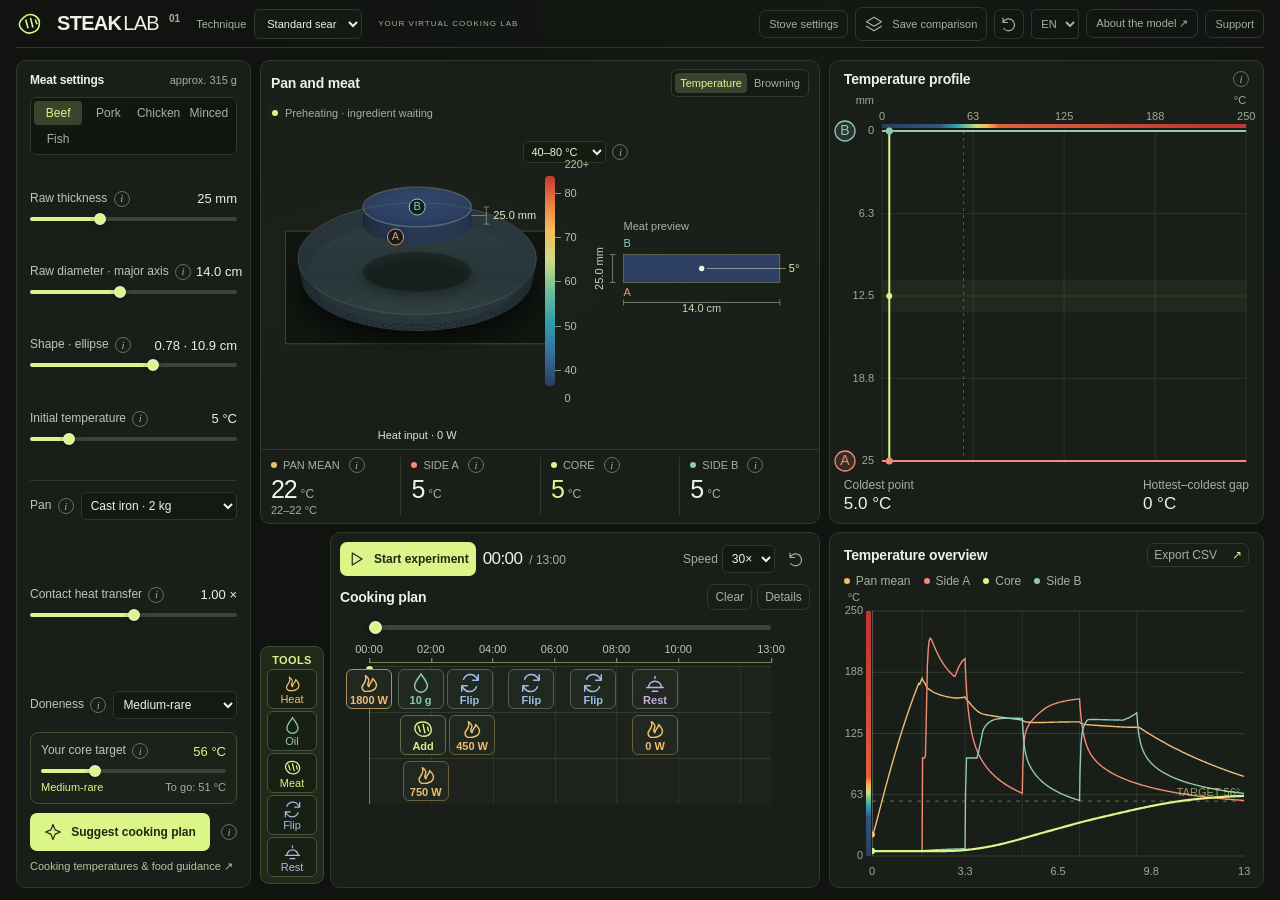
==== commit 748e87a6: "Make patty contraction visible against raw outline" ====
--- a/index.html
+++ b/index.html
@@ -982,7 +982,7 @@
  // Thin leaders identify the meat, its thickness and the actual pan floor.
  const leadX=cx+a*scale+15,tip=project(a,0,base+H/2);
  ctx.strokeStyle='#d8e8b58c';ctx.lineWidth=.8;ctx.beginPath();ctx.moveTo(...tip);ctx.lineTo(leadX,tip[1]);ctx.moveTo(leadX,top[1]);ctx.lineTo(leadX,bottom[1]);for(const y of [top[1],bottom[1]]){ctx.moveTo(leadX-3,y);ctx.lineTo(leadX+3,y);}ctx.stroke();
- label(ctx,fmt(H)+' mm',leadX+7,tip[1]+3,'#e0edca',10);
+ label(ctx,fmt(H,1)+' mm',leadX+7,tip[1]+3,'#e0edca',10);
  label(ctx,t('Heat input')+' · '+fmt(s.burnerWatts??s.power*150)+' W',cx,small?241:compact?h-10:h-68,'#d8e5c9',11,'center');
  label(ctx,s.phase==='ready'?'INGREDIENT PREVIEW · WAITING ABOVE THE PAN':resting?'RESTING ON A VIRTUAL RACK':'PAN BASE · 28 cm',cx,small?257:compact?h+20:h-51,'#90a082',small?8:9,'center');
  if(!compact)label(ctx,'28° VIEW · PROPORTIONS TO SCALE',small?16:24,small?53:55,'#788b6d',8);
@@ -991,6 +991,11 @@
  // Front elevation: x and z use one scale. Never exaggerate the height.
  const desiredSW=small?w*.66:w*.28,baseSW=compact?Math.min(desiredSW,Math.max(25,h-78)*c.diameter*10/envelopeH):desiredSW,sw=baseSW*D/c.diameter,sx=(small?w*.48:w*(compact?.79:.78))-sw/2,sh=baseSW*H/(c.diameter*10),sy=small?311:compact?(h-sh)/2-6:h*.51-sh/2;
  if(s.phase==='ready')label(ctx,t('Meat preview'),sx,sy-25,'#a5b09f',11);
+ // Keep the raw outline at the same fixed physical scale so contraction can
+ // be compared in one frame, without exaggerating either dimension.
+ const changed=c.meat==='minced'&&(s.shrinkProgress??0)>.005;
+ if(changed){const rawH=baseSW*c.thickness/(c.diameter*10),rawX=sx+(sw-baseSW)/2,rawY=sy+(sh-rawH)/2;ctx.save();ctx.setLineDash([4,4]);ctx.strokeStyle='#d9e5c3a8';ctx.lineWidth=1.1;ctx.strokeRect(rawX,rawY,baseSW,rawH);ctx.restore();label(ctx,'Raw outline',rawX,Math.min(rawY,sy)-24,'#aebc9e',11);}
+
  if(!compact)label(ctx,compact?'CENTER SECTION':'CENTER SECTION · TRUE PROPORTIONS',sx,sy-(compact?25:43),'#bdcbae',small?8:9);
  if(!compact)label(ctx,'Same scale for diameter and thickness',sx,sy-27,'#788b6d',8);
  const surface=sectionCanvas;surface.width=240;surface.height=Math.max(12,Math.ceil(sh*2));const oc=surface.getContext('2d'),im=oc.createImageData(surface.width,surface.height);
@@ -1004,7 +1009,8 @@
  const centerY=sy+sh/2;ctx.beginPath();ctx.arc(sx+sw/2,centerY,2.7,0,Math.PI*2);ctx.fillStyle='#effadf';ctx.fill();ctx.beginPath();ctx.moveTo(sx+sw/2+5,centerY);ctx.lineTo(sx+sw+6,centerY);ctx.strokeStyle='#e0efb9a0';ctx.stroke();label(ctx,fmt(s.core)+'°',sx+sw+9,centerY+3,'#e1f3b5',10);
  // Dimension lines provide an unambiguous check against the geometry controls.
  const dy=sy+sh+(compact?20:31);ctx.strokeStyle='#839578';ctx.beginPath();ctx.moveTo(sx,dy);ctx.lineTo(sx+sw,dy);for(const x of [sx,sx+sw]){ctx.moveTo(x,dy-3);ctx.lineTo(x,dy+3);}ctx.moveTo(sx-11,sy);ctx.lineTo(sx-11,sy+sh);for(const y of [sy,sy+sh]){ctx.moveTo(sx-14,y);ctx.lineTo(sx-8,y);}ctx.stroke();
- label(ctx,fmt(D,1)+' cm',sx+sw/2,dy+(compact?10:14),'#c7d7b9',9,'center');ctx.save();ctx.translate(sx-21,centerY);ctx.rotate(-Math.PI/2);label(ctx,fmt(H)+' mm',0,0,'#c7d7b9',9,'center');ctx.restore();
+ label(ctx,fmt(D,1)+' cm',sx+sw/2,dy+(compact?10:14),'#c7d7b9',9,'center');ctx.save();ctx.translate(sx-21,centerY);ctx.rotate(-Math.PI/2);label(ctx,fmt(H,1)+' mm',0,0,'#c7d7b9',9,'center');ctx.restore();
+ if(changed)label(ctx,'Diameter −'+fmt((1-D/c.diameter)*100)+'% · thickness +'+fmt((H/c.thickness-1)*100)+'%',sx+sw/2,dy+(compact?27:31),'#dcf589',11,'center');
  if(s.phase==='cooking'||s.phase==='resting'&&s.restMode==='pan'){ctx.fillStyle='#b4b99b77';ctx.fillRect(sx,sy+sh+3,sw,2);}
 }
 globalThis.SteakScene={draw};
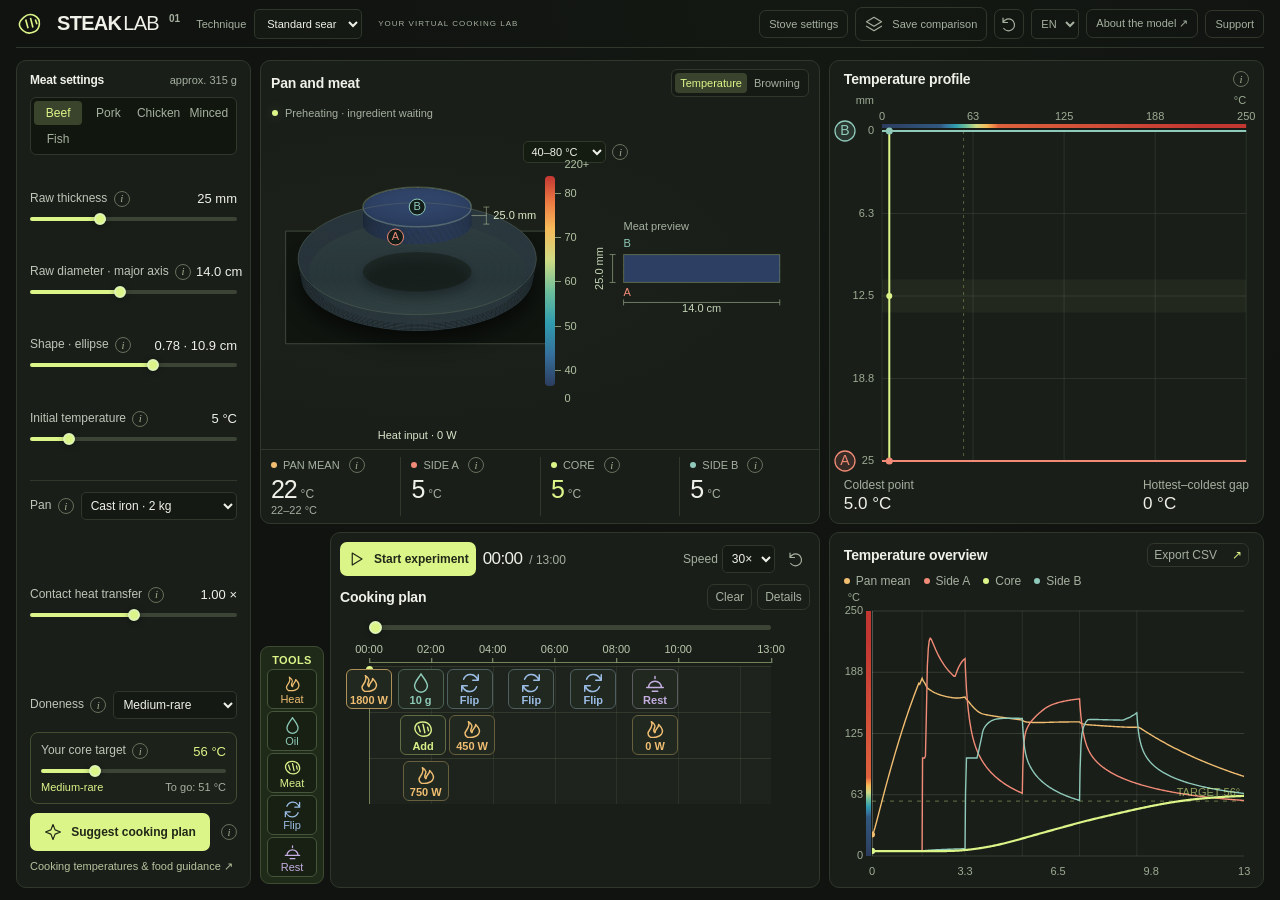
==== commit fd646fc6: "Model rounded patties in curved FEM and matching graphics" ====
--- a/index.html
+++ b/index.html
@@ -298,7 +298,7 @@
     ],
     "aspect": [
       "Ellipse — from round to oval",
-      "The controls describe the initial, raw shape. Minced patties become narrower and thicker during heating in both the drawing and the heat calculation; current dimensions appear beside the meat. The shape parameter is the ratio between the minor and major diameters. 1.00 is a circle; 0.50 gives half as much width as length. With a fixed major diameter, both mass and contact area change. The physics uses a circle of equivalent area and corrects the lateral surface area. The exact three-dimensional temperature field of a strongly oval steak is therefore not calculated."
+      "The controls describe the initial, raw shape. Minced patties become narrower, thicker and rounder during heating in both the drawing and the heat calculation; current dimensions appear beside the meat. The shape parameter is the ratio between the minor and major diameters. 1.00 is a circle; 0.50 gives half as much width as length. With a fixed major diameter, both mass and contact area change. The physics uses a circle of equivalent area and corrects the lateral surface area. The exact three-dimensional temperature field of a strongly oval steak is therefore not calculated."
     ],
     "initial": [
       "Initial meat temperature",
@@ -379,7 +379,7 @@
   },
   "sources": "<p><a href=\"https://www.foedevarestyrelsen.dk/kost-og-foedevarer/alt-om-mad/god-koekkenhygiejne/fem-raad-til-god-koekkenhygiejne/varm-mad-ordentligt-op\" target=\"_blank\" rel=\"noopener\">Danish Veterinary and Food Administration (Fødevarestyrelsen): Heat food properly</a> — thorough cooking, and the difference between whole cuts of meat and minced meat.</p><p><a href=\"https://www.foodsafety.gov/food-safety-charts/safe-minimum-internal-temperatures\" target=\"_blank\" rel=\"noopener\">FoodSafety.gov: Safe Minimum Internal Temperatures</a> — 63 °C and a 3-minute rest for whole cuts of beef and pork, 74 °C for poultry, and 63 °C for fish. U.S. consumer guidance.</p><p><a href=\"https://www.food.dtu.dk/nyheder/nyhed?id=9bfa54ee-c186-4b32-8d5d-ffa1cf05055f\" target=\"_blank\" rel=\"noopener\">DTU National Food Institute: Why slow cooking works</a> — at least 75 °C for poultry, minced meat, and diced/cubed meat.</p><p><a href=\"https://jsdokken.com/dolfinx-tutorial/main/chapter2/heat_equation.html\" target=\"_blank\" rel=\"noopener\">FEniCSx: The heat equation</a> — background on FEM and transient heat conduction; this app uses explicit time integration.</p><p><a href=\"https://arxiv.org/abs/1908.10787\" target=\"_blank\" rel=\"noopener\">Shehadeh et al.: A Mathematical Model for Meat Cooking</a> — example of a more advanced model with moisture transport and shrinkage; that model is not implemented here.</p><p class=\"small\">Sources verified November 13, 2026. Physical constants and browning parameters here are illustrative modeling choices, not a calibration against a specific cut of meat.</p>"
 }};
-packs.en.model="<p>SteakLab is a place to experiment. <b>864 linear triangular elements</b> resolve an axisymmetric section through the meat, including radial heat flow and conduction through its thickness. A separate axisymmetric pan shell resolves concentric floor annuli and rising wall bands.</p><h3>From stove to center</h3><p><code>M · dT/dt + K · T = Q</code></p><p>A lumped mass matrix and conservative heat fluxes couple the nodes. The pan loses exactly the heat transferred to the meat. Explicit time steps are at most 0.2 seconds and are reduced further by a stability bound.</p><h3>Included</h3><p>Geometry, local pan conduction, a circular 9 cm-radius burner footprint, thermal mass, contact resistance over an equal-area circular meat footprint, oil, convection, radiation between the exposed pan floor, meat sides and room, local tissue-water reservoirs, a surface water film, flipping and carryover heat. Isotherms come from the actual FEM field. Browning is a separate empirical thermal-dose calculation.</p><h3>Simplifications</h3><p>The pan shell has spatial floor and wall temperatures but remains uniform through its metal thickness. The ellipse becomes an equal-area circle with corrected side area, including its contact footprint on the pan. Pan-side radiation uses geometric view factors, grey-diffuse exchange and an exposed-area effective emitting temperature; it does not resolve radiation between every pair of pan cells and meat patches. The handle, local angular variation and rising hot-air flow are not resolved. Material properties are constant. Minced patties use an irreversible temperature-dependent shape approximation: diameter can decrease by up to 20% and thickness increase by up to 30%. These limits are illustrative, not fitted to a fat percentage or a particular patty. The FEM conduction geometry, exposed areas, contact footprint and radiation geometry change with the patty. Material-node heat capacities remain constant, so deformation alone neither creates nor removes heat. This implies an effective density change; it does not simulate expelled juice or rendered fat. The shape remains an elliptical cylinder, not a full curved mechanical shape. Whole-cut geometry stays fixed: fiber-direction-dependent contraction is not yet implemented. There is no internal liquid transport, fat rendering, anatomy, full 3D thermal geometry or bacterial-inactivation model. Rest can be in open air, under loosely tented foil, or on the pan with the stove off. Foil uses illustrative convection/radiation factors of 0.4/0.5 without resolving condensation. Vapor is assumed to escape immediately. Heat capacity stays fixed as water is lost; minced-patty volume can change through the separate shape approximation. The model has not been calibrated against a particular stove or cut.</p><table><tr><th>Ingredient</th><th>k · W/(m·K)</th><th>ρ · kg/m³</th><th>c · J/(kg·K)</th></tr>{materialRows}</table><h3>Suggested cooking plans</h3><p>The planner simulates preheating the future contact footprint, power reductions, minute-by-minute flips and a prospective rest. Preheat refers to the contact-area-weighted pan temperature, not its whole-pan mean. It searches for the selected peak <b>center</b> temperature during that rest. It does not prove that every part of real food has reached a safe temperature. Review the coldest-point display and use a real thermometer.</p><h3>Food safety</h3><p>Color and crust do not establish food safety. The Minced preset represents a minced beef patty, using illustrative beef thermal properties. It requires a modeled coldest-point temperature of 75 °C before removal and does not offer rare doneness. Other presets represent whole, non-mechanically-tenderized cuts. Injected or mechanically tenderized meat needs a different assessment. Follow official guidance for the actual food.</p><h3>Sources and further reading</h3>";
+packs.en.model="<p>SteakLab is a place to experiment. <b>864 linear triangular elements</b> resolve an axisymmetric section through the meat, including radial heat flow and conduction through its thickness. A separate axisymmetric pan shell resolves concentric floor annuli and rising wall bands.</p><h3>From stove to center</h3><p><code>M · dT/dt + K · T = Q</code></p><p>A lumped mass matrix and conservative heat fluxes couple the nodes. Curved elements retain signed FEM stiffness terms; a conservative flux limiter prevents spurious temperature extrema on obtuse triangles. This stabilization can reduce accuracy near sharp gradients. The pan loses exactly the heat transferred to the meat. Explicit time steps are at most 0.2 seconds and are reduced further by a stability bound.</p><h3>Included</h3><p>Geometry, local pan conduction, a circular 9 cm-radius burner footprint, thermal mass, contact resistance over an equal-area circular meat footprint, oil, convection, radiation between the exposed pan floor, meat sides and room, local tissue-water reservoirs, a surface water film, flipping and carryover heat. Isotherms come from the actual FEM field. Browning is a separate empirical thermal-dose calculation.</p><h3>Simplifications</h3><p>The pan shell has spatial floor and wall temperatures but remains uniform through its metal thickness. The ellipse becomes an equal-area circle with corrected side area, including its contact footprint on the pan. Pan-side radiation uses geometric view factors (numerical direction quadrature on the curved patty), grey-diffuse exchange and an exposed-area effective emitting temperature; it does not resolve radiation between every pair of pan cells and meat patches. The handle, local angular variation and rising hot-air flow are not resolved. Material properties are constant. Minced patties use an irreversible temperature-dependent shape approximation: diameter can decrease by up to 20% and thickness increase by up to 30%. These limits are illustrative, not fitted to a fat percentage or a particular patty. The FEM conduction geometry, exposed areas, contact footprint and radiation geometry change with the patty. Material-node heat capacities remain constant, so deformation alone neither creates nor removes heat. This implies an effective density change; it does not simulate expelled juice or rendered fat. As shrinkage progresses, the cylindrical meridian becomes a flattened rounded shape with smaller flat contact faces. The radius of each fully rounded face is 70% of the widest radius. Both the visible surface and the FEM triangles use this same geometry. This is an imposed shape law, not a mechanics or fat-rendering calculation. Whole-cut geometry stays fixed: fiber-direction-dependent contraction is not yet implemented. There is no internal liquid transport, fat rendering, anatomy, full 3D thermal geometry or bacterial-inactivation model. Rest can be in open air, under loosely tented foil, or on the pan with the stove off. Foil uses illustrative convection/radiation factors of 0.4/0.5 without resolving condensation. Vapor is assumed to escape immediately. Heat capacity stays fixed as water is lost; minced-patty volume can change through the separate shape approximation. The model has not been calibrated against a particular stove or cut.</p><table><tr><th>Ingredient</th><th>k · W/(m·K)</th><th>ρ · kg/m³</th><th>c · J/(kg·K)</th></tr>{materialRows}</table><h3>Suggested cooking plans</h3><p>The planner simulates preheating the future contact footprint, power reductions, minute-by-minute flips and a prospective rest. Preheat refers to the contact-area-weighted pan temperature, not its whole-pan mean. It searches for the selected peak <b>center</b> temperature during that rest. It does not prove that every part of real food has reached a safe temperature. Review the coldest-point display and use a real thermometer.</p><h3>Food safety</h3><p>Color and crust do not establish food safety. The Minced preset represents a minced beef patty, using illustrative beef thermal properties. It requires a modeled coldest-point temperature of 75 °C before removal and does not offer rare doneness. Other presets represent whole, non-mechanically-tenderized cuts. Injected or mechanically tenderized meat needs a different assessment. Follow official guidance for the actual food.</p><h3>Sources and further reading</h3>";
 packs.en.sources += '<p><a href="https://doc.comsol.com/6.4/doc/com.comsol.help.heat/heat_ug_theory.07.056.html" target="_blank" rel="noopener">COMSOL: surface radiation and geometric view factors</a> — background for pan-to-side radiation; SteakLab uses its own simplified geometry and implementation.</p>';
 packs.en.help.colorScale=['A non-linear temperature color scale','Focus mode gives 84% of the color range to 40–80 °C, so small cooking-temperature differences are easier to see. The temperature labels follow this non-linear mapping. It changes only the colors, never the computed temperatures. Choose Linear to spread the colors evenly across 0–220 °C. Values outside the range use the endpoint colors.'];
 packs.en.help.contact=['Contact heat transfer — a multiplier','This is a multiplier of the assumed heat-transfer coefficient between pan and meat, not a fraction of area. 1.00× is the reference; 1.50× transfers 50% more heat for the same temperature difference. The range represents uncertainty and variations in surface contact. Oil separately improves the reference coefficient.'];
@@ -459,12 +459,16 @@
  const watts=(lo+hi)/2;
  return{watts,storedWatts,lossWatts:watts-storedWatts};
 }
+// Material-coordinate radius of the rounded, symmetrically truncated spheroid.
+// Flat cap radii are 70% of the widest radius at full rounding. Coefficient .51
+// is illustrative, not a fitted biomechanical law. Renderer shares this mapping.
+function shapeRadius(v,roundness=0){return 1-roundness+roundness*Math.sqrt(Math.max(0,1-.51*(2*v-1)**2));}
 function buildMesh(c,material){
  const nr=c.nr,nz=c.nz,a=c.diameter/200,b=a*c.aspect,R=Math.sqrt(a*b),H=c.thickness/1000;
- const perimeter=PI*(3*(a+b)-Math.sqrt((3*a+b)*(a+3*b)));
+ const perimeter=PI*(3*(a+b)-Math.sqrt((3*a+b)*(a+3*b))),roundness=clamp(c.roundness||0,0,1),contactRadius=R*shapeRadius(0,roundness);
  const nodes=[],triangles=[],mass=new Float64Array((nr+1)*(nz+1)),diag=new Float64Array(mass.length),graph=new Map();
  const id=(i,j)=>j*(nr+1)+i;
- for(let j=0;j<=nz;j++)for(let i=0;i<=nr;i++)nodes.push({r:R*i/nr,z:H*j/nz});
+ for(let j=0;j<=nz;j++)for(let i=0;i<=nr;i++)nodes.push({r:R*i/nr*shapeRadius(j/nz,roundness),z:H*j/nz});
  function tri(ids){
   triangles.push(ids);const [p,q,s]=ids.map(i=>nodes[i]);
   const determinant=(q.r-p.r)*(s.z-p.z)-(s.r-p.r)*(q.z-p.z),A=Math.abs(determinant)/2;
@@ -473,20 +477,28 @@
   for(let x=0;x<3;x++)mass[ids[x]]+=material.rho*material.cp*2*PI*A*(rs+rr[x])/12;
   for(let x=0;x<3;x++)for(let y=x+1;y<3;y++){
    const conductance=-material.k*2*PI*A*rs/3*(grad[x][0]*grad[y][0]+grad[x][1]*grad[y][1]);
-   if(conductance < -1e-10)throw new Error('Mesh violates monotone conduction assumption.');
-   if(conductance<=1e-16)continue;
+   // Curvature can create obtuse triangles. Preserve signed Galerkin terms;
+   // dropping them would silently change the PDE. The assembled stiffness is
+   // symmetric positive semidefinite, but no discrete maximum principle is
+   // claimed on this mesh. The absolute row sum bounds explicit stability.
+   if(Math.abs(conductance)<=1e-16)continue;
    const i=Math.min(ids[x],ids[y]),j=Math.max(ids[x],ids[y]),key=i*mass.length+j;
    graph.set(key,(graph.get(key)||0)+conductance);
   }
  }
  for(let j=0;j<nz;j++)for(let i=0;i<nr;i++){tri([id(i,j),id(i+1,j),id(i+1,j+1)]);tri([id(i,j),id(i+1,j+1),id(i,j+1)]);}
- const edges=[];for(const [key,g]of graph){const i=Math.floor(key/mass.length),j=key%mass.length;edges.push([i,j,g]);diag[i]+=g;diag[j]+=g;}
- const radialArea=new Float64Array(nr+1),dr=R/nr;
+ const edges=[];for(const [key,g]of graph){const i=Math.floor(key/mass.length),j=key%mass.length;edges.push([i,j,g]);diag[i]+=Math.abs(g);diag[j]+=Math.abs(g);}
+ const radialArea=new Float64Array(nr+1),dr=contactRadius/nr;
  for(let i=0;i<nr;i++){const r=i*dr,s=(i+1)*dr;radialArea[i]+=2*PI*dr*(2*r+s)/6;radialArea[i+1]+=2*PI*dr*(r+2*s)/6;}
  const faceA=[],faceB=[],side=[],boundaryArea=new Float64Array(mass.length);
  for(let i=0;i<=nr;i++){faceA.push({i:id(i,0),area:radialArea[i]});faceB.push({i:id(i,nz),area:radialArea[i]});boundaryArea[id(i,0)]+=radialArea[i];boundaryArea[id(i,nz)]+=radialArea[i];}
- for(let j=0;j<=nz;j++){const area=perimeter*H/nz*(j===0||j===nz?.5:1);side.push({i:id(nr,j),area});boundaryArea[id(nr,j)]+=area;}
- return{nr,nz,R,H,nodes,triangles,mass,diag,edges,faceA,faceB,side,boundaryArea,area:PI*R*R,perimeter};
+ for(let j=0;j<=nz;j++)side.push({i:id(nr,j),area:0});
+ // Integrate the surface of each revolved meridian segment with linear nodal
+ // weights. The existing ellipse-perimeter correction remains approximate.
+ for(let j=0;j<nz;j++){const p=nodes[id(nr,j)],q=nodes[id(nr,j+1)],ds=Math.hypot(q.r-p.r,q.z-p.z),factor=perimeter/R*ds;
+  side[j].area+=factor*(2*p.r+q.r)/6;side[j+1].area+=factor*(p.r+2*q.r)/6;}
+ for(const n of side)boundaryArea[n.i]+=n.area;
+ return{nr,nz,R,H,nodes,triangles,mass,diag,edges,faceA,faceB,side,boundaryArea,area:PI*contactRadius*contactRadius,faceArea:PI*contactRadius*contactRadius,contactArea:PI*contactRadius*contactRadius,maxArea:PI*R*R,contactRadius,roundness,perimeter};
 }
 // Through-thickness temperature is lumped, but conduction along the pan shell
 // is resolved. Effective k/rho (especially hybrid/coated presets) are illustrative.
@@ -531,17 +543,30 @@
  for(let k=0;k<samples;k++){const phi=(k+.5)*dphi,co=Math.cos(phi),si=Math.sin(phi),L=-R*co+Math.sqrt(panRadius*panRadius-R*R*si*si);sum+=co*(Math.atan2(L,z)-z*L/(L*L+z*z));}
  return clamp(sum*dphi/PI,0,.5);
 }
+// Cosine-weighted solid-angle integration over downward directions. For this
+// convex surface, an outward ray cannot re-enter the body. The contact disk is
+// excluded; the overhanging curved underside sees the remaining pan annulus.
+// Midpoint angular quadrature is an approximation, not patch-to-patch radiosity.
+const panRayGrid=Array.from({length:32},(_,i)=>{const mu=(i+.5)/32,h=Math.sqrt(1-mu*mu);return Array.from({length:64},(_,j)=>({mu,x:h*Math.cos(2*PI*(j+.5)/64),y:h*Math.sin(2*PI*(j+.5)/64)}));}).flat();
+function curvedPanViewFactor(r,z,nr,nz,contactRadius,panRadius=.14){
+ let sum=0;
+ for(const ray of panRayGrid){const cosine=nr*ray.x-nz*ray.mu;if(cosine<=0)continue;const t=z/ray.mu,x=r+t*ray.x,y=t*ray.y,rr=x*x+y*y;
+  if(rr>=contactRadius*contactRadius&&rr<=panRadius*panRadius)sum+=cosine;}
+ return clamp(2*sum/panRayGrid.length,0,1);
+}
 function buildPanRadiation(mesh,panRadius=.14){
  const view=[new Float64Array(mesh.side.length),new Float64Array(mesh.side.length)],offset=1/(2*Math.sqrt(3));
- // Integrate the view factor with linear boundary shape functions, rather than
- // assigning a point value at the zero-height corner. Precompute both poses.
+ // Integrate shape functions on the actual curved boundary. Keep the original
+ // cylinder quadrature exactly when roundness=0 for backwards compatibility.
  for(let j=0;j<mesh.side.length-1;j++){
-  const z0=mesh.nodes[mesh.side[j].i].z,z1=mesh.nodes[mesh.side[j+1].i].z,dz=z1-z0;
-  for(const u of [.5-offset,.5+offset])for(let bottom=0;bottom<2;bottom++){
-   const z=z0+u*dz,f=sidePanViewFactor(mesh.R,bottom?mesh.H-z:z,panRadius),weight=mesh.perimeter*dz*.5*f;
-   view[bottom][j]+=weight*(1-u);view[bottom][j+1]+=weight*u;
+  const p=mesh.nodes[mesh.side[j].i],q=mesh.nodes[mesh.side[j+1].i],dr=q.r-p.r,dz=q.z-p.z,ds=Math.hypot(dr,dz);
+  for(const u of [.5-offset,.5+offset]){
+   const r=p.r+u*dr,z=p.z+u*dz;
+   if(mesh.roundness>0){const f=curvedPanViewFactor(r,z,dz/ds,-dr/ds,mesh.contactRadius,panRadius),weight=mesh.perimeter/mesh.R*r*ds*.5*f;view[0][j]+=weight*(1-u);view[0][j+1]+=weight*u;}
+   else for(let bottom=0;bottom<2;bottom++){const f=sidePanViewFactor(mesh.R,bottom?mesh.H-z:z,panRadius),weight=mesh.perimeter*dz*.5*f;view[bottom][j]+=weight*(1-u);view[bottom][j+1]+=weight*u;}
   }
  }
+ if(mesh.roundness>0)for(let j=0;j<view[0].length;j++)view[1][j]=view[0][view[0].length-1-j];
  const exposed=PI*panRadius*panRadius-mesh.area;
  for(const pose of view){let seen=0;for(let j=0;j<pose.length;j++){seen+=pose[j];pose[j]/=mesh.side[j].area;}if(seen>=exposed)throw new Error('Pan-side view factors exceed exposed pan area.');}
  return{view,exposed};
@@ -598,19 +623,19 @@
   copy.panT=Float64Array.from(this.panT);copy.panFlux=new Float64Array(this.panT.length);copy.panMesh={...this.panMesh,nodes:this.panMesh.nodes.map(n=>({...n})),edges:this.panMesh.edges.map(e=>e.slice()),contact:this.panMesh.contact.map(e=>e.slice())};
   for(const key of ['masses','capacities','diag','contactArea','burnerWeights'])copy.panMesh[key]=Float64Array.from(this.panMesh[key]);return copy;
  }
- // Phenomenological affine deformation of minced patties, not a mechanics or
+ // Phenomenological rounded deformation of minced patties, not a mechanics or
  // fat-rendering model. Temperature-history activation is mass weighted.
  // Full activation reduces diameter by 20% and raises thickness by 30%.
  // These deliberately illustrative coefficients do not predict a recipe's
  // measured shrinkage. Nodes follow material: heat capacity, water and crust
  // remain attached to them. The smaller volume implies effective densification;
- // expelled liquid/fat, pressure, elastic work and doming are not resolved.
+ // expelled liquid/fat, pressure and elastic work are not resolved.
  updateGeometry(progress){
   if(!Number.isFinite(progress))throw new Error('Shrinkage progress must be finite.');
   if(this.config.meat!=='minced'||!this.config.shrinkage||this.phase==='ready')return false;
   const next=clamp(Math.max(this.shrinkProgress,progress),0,1);
   if(next<=this.shrinkProgress)return false;
-  const c={...this.config,diameter:this.config.diameter*(1-.2*next),thickness:this.config.thickness*(1+.3*next)},mesh=buildMesh(c,this.material);
+  const c={...this.config,diameter:this.config.diameter*(1-.2*next),thickness:this.config.thickness*(1+.3*next),roundness:next},mesh=buildMesh(c,this.material);
   // Never replace material capacities with the capacity of the deformed volume.
   // Keeping temperatures and capacities unchanged conserves sensible energy.
   mesh.mass=this.mesh.mass;this.mesh=mesh;this.shrinkProgress=next;
@@ -683,7 +708,7 @@
    PF[i]-=q;lost+=q;
   }
   if(this.phase!=='ready'){
-   for(let e=0;e<this.edgeG.length;e++){const i=this.edgeI[e],j=this.edgeJ[e],q=this.edgeG[e]*(T[j]-T[i]);F[i]+=q;F[j]-=q;}
+   for(let e=0;e<this.edgeG.length;e++){const g=this.edgeG[e];if(g<0)continue;const i=this.edgeI[e],j=this.edgeJ[e],q=g*(T[j]-T[i]);F[i]+=q;F[j]-=q;}
    const faces=[m.faceA,m.faceB],cover=this.phase==='resting'?REST_MODES[this.restMode]||REST_MODES.air:REST_MODES.air;
    for(let side=0;side<2;side++){
     const contact=panContact&&this.bottomSide===side,h=this.contactH();
@@ -702,6 +727,17 @@
     for(let i=0;i<pm.bottomCount;i++){const area=pm.nodes[i].area-pm.contactArea[i];PF[i]+=area/exposed*radiation.panFlux+this.panMaterial.emissivity*SIGMA*area*(fourth-(PT[i]+273.15)**4);}
     lost+=radiation.roomLoss;
    }
+   // Bound-preserving conservative correction for anti-diffusive fluxes on
+   // obtuse triangles. Signed FEM assembly is retained; negative-edge heat is
+   // accepted in full unless it would breach current global thermal bounds.
+   // Limiting transfers (never clipping temperature) preserves energy exactly.
+   // This nonlinear stabilization can reduce accuracy near sharp extrema.
+   if(m.roundness>0){
+    let lower=ambient,upper=ambient;for(const value of T){lower=Math.min(lower,value);upper=Math.max(upper,value);}for(const value of PT){lower=Math.min(lower,value);upper=Math.max(upper,value);}
+    for(let e=0;e<this.edgeG.length;e++){const g=this.edgeG[e];if(g>=0)continue;const i=this.edgeI[e],j=this.edgeJ[e],q=g*(T[j]-T[i])*dt,recipient=q>=0?i:j,donor=q>=0?j:i;
+     const receive=Math.max(0,m.mass[recipient]*(upper-T[recipient])-F[recipient]*dt),give=Math.max(0,m.mass[donor]*(T[donor]-lower)+F[donor]*dt),transfer=Math.min(Math.abs(q),receive,give)/dt;
+     F[recipient]+=transfer;F[donor]-=transfer;}
+   }
    for(let i=0;i<T.length;i++){
     let energy=F[i]*dt;
     if(c.evaporation&&this.water[i]>0&&energy>0){const excess=energy-Math.max(0,100-T[i])*m.mass[i];if(excess>0){const ev=Math.min(this.water[i],excess/LATENT);this.water[i]-=ev;this.evaporated+=ev;energy-=ev*LATENT;}}
@@ -717,10 +753,10 @@
   const m=this.mesh,face=nodes=>nodes.reduce((s,n)=>s+this.T[n.i]*n.area,0)/m.area;
   const browns=[],burns=[];
   for(let s=0;s<2;s++){let b=0,c=0;for(let r=0;r<this.doses[s].length;r++){const d=this.doses[s][r],area=m.faceA[r].area;b+=area*(1-Math.exp(-d));c+=area*(1-Math.exp(-Math.max(0,d-3)*.7));}browns.push(100*b/m.area);burns.push(100*c/m.area);}
-  return{time:this.time,diameter:this.config.diameter*(1-.2*this.shrinkProgress),thickness:m.H*1000,shrinkProgress:this.shrinkProgress,burnerWatts:this.actualWatts,pan:this.pan,panContactTemp:this.panContactTemp,panField:Array.from(this.panT),panMin:Math.min(...this.panT),panMax:Math.max(...this.panT),panRim:this.panT[this.panT.length-1],core:this.T[(m.nz/2)*(m.nr+1)],min:Math.min(...this.T),max:Math.max(...this.T),faceA:face(m.faceA),faceB:face(m.faceB),power:this.power,bottomSide:this.bottomSide,phase:this.phase,restMode:this.restMode,oil:this.oil,brownA:browns[0],brownB:browns[1],burnA:burns[0],burnB:burns[1],evaporated:this.evaporated*1000,mass:m.mass.reduce((a,b)=>a+b,0)/this.material.cp*1000,energyResidual:this.energy()-this.initialEnergy-this.energyInput+this.energyLost+this.evaporated*LATENT};
- }
-}
-globalThis.SteakPhysics={Engine,MATERIALS,PANS,REST_MODES,DEFAULTS,estimateBoilCalibration,buildMesh,buildPanMesh,sidePanViewFactor,buildPanRadiation,panSideRadiation};
+  return{time:this.time,diameter:this.config.diameter*(1-.2*this.shrinkProgress),thickness:m.H*1000,shrinkProgress:this.shrinkProgress,roundness:m.roundness,contactDiameter:2*m.contactRadius*100,burnerWatts:this.actualWatts,pan:this.pan,panContactTemp:this.panContactTemp,panField:Array.from(this.panT),panMin:Math.min(...this.panT),panMax:Math.max(...this.panT),panRim:this.panT[this.panT.length-1],core:this.T[(m.nz/2)*(m.nr+1)],min:Math.min(...this.T),max:Math.max(...this.T),faceA:face(m.faceA),faceB:face(m.faceB),power:this.power,bottomSide:this.bottomSide,phase:this.phase,restMode:this.restMode,oil:this.oil,brownA:browns[0],brownB:browns[1],burnA:burns[0],burnB:burns[1],evaporated:this.evaporated*1000,mass:m.mass.reduce((a,b)=>a+b,0)/this.material.cp*1000,energyResidual:this.energy()-this.initialEnergy-this.energyInput+this.energyLost+this.evaporated*LATENT};
+ }
+}
+globalThis.SteakPhysics={Engine,MATERIALS,PANS,REST_MODES,DEFAULTS,estimateBoilCalibration,shapeRadius,curvedPanViewFactor,buildMesh,buildPanMesh,sidePanViewFactor,buildPanRadiation,panSideRadiation};
 })();
 </script>
 <script id="runner-code">/* Deterministic event scheduler, shared by worker, browser fallback and tests. */
@@ -764,7 +800,7 @@
  function forecast(){const copy=e.clone();copy.action('rest');copy.action('power',0);let peak=copy.observe().core;for(let t=0;t<restSeconds;t+=5){copy.step(Math.min(5,restSeconds-t));peak=Math.max(peak,copy.observe().core);}return{peak,afterRest:copy.observe().core,atRemoval:e.observe().core,minAtRemoval:e.observe().min};}
  const lastRemoval=2700-restSeconds;
  while(e.time<lastRemoval-1e-8){
-  if(!reduced&&e.time>=placed+60-1e-8){record('power',c.meat==='beef'||c.meat==='pork'?3:2);reduced=true;}
+  if(!reduced&&e.time>=placed+60-1e-8){if(!minced)record('power',c.meat==='beef'||c.meat==='pork'?3:2);reduced=true;}
   if(e.time>=flipAt-1e-8){record('flip');flipAt+=60;}
   const s=e.observe();
   // Minced-patty suggestions require the current whole modeled field to reach
@@ -836,7 +872,17 @@
  const candidates=Array.from({length:max+1},(_,i)=>i).sort((a,b)=>Math.abs(a-preferred)-Math.abs(b-preferred)||a-b);
  return candidates.find(row=>!events.some(e=>e.id!==id&&rows[e.id]===row&&Math.abs(e.time-time)*width/duration<spacing))??max+1;
 }
-globalThis.SteakDisplay=Object.freeze({scalePosition,temperatureAtPosition,heatRGB,legendStops,freeActionRow});
+function sampleDeformedField(mesh,T,r,z,q,radiusFn){
+ const u=clamp(r,1),v=clamp(z,1),rr=u*mesh.nr,zz=v*mesh.nz,i=Math.min(Math.floor(rr),mesh.nr-1),j=Math.min(Math.floor(zz),mesh.nz-1),y=zz-j,n=j*(mesh.nr+1)+i;
+ // Locate the physical point in the two affine triangles of the curved cell.
+ // A rectangular material grid is not a rectangular physical FEM element.
+ const f0=radiusFn(j/mesh.nz,q),f1=radiusFn((j+1)/mesh.nz,q),point=u*(f0*(1-y)+f1*y),ar=i/mesh.nr*f0,br=(i+1)/mesh.nr*f0,cr=(i+1)/mesh.nr*f1,dr=i/mesh.nr*f1;
+ const wb=(point-ar-y*(cr-ar))/(br-ar);
+ if(wb>=0)return T[n]*(1-y-wb)+T[n+1]*wb+T[n+mesh.nr+2]*y;
+ const wc=(point-ar-y*(dr-ar))/(cr-dr);return T[n]*(1-y)+T[n+mesh.nr+2]*wc+T[n+mesh.nr+1]*(y-wc);
+}
+
+globalThis.SteakDisplay=Object.freeze({scalePosition,temperatureAtPosition,heatRGB,legendStops,freeActionRow,sampleDeformedField});
 })();
 </script>
 <script>/* Orthographic rendering only. Every world coordinate is in millimetres;
@@ -849,6 +895,9 @@
  const s=frame.s,small=!compact&&w<560,elevation=28*Math.PI/180,se=Math.sin(elevation),ce=Math.cos(elevation);
  const D=s.diameter??c.diameter,a=D*5,b=a*c.aspect,H=s.thickness??c.thickness,topSide=s.bottomSide===0?1:0,p=motion?.progress??1,ease=p*p*(3-2*p),rotating=motion?.type==='flip';
  const theta=(s.bottomSide===0?0:Math.PI)-Math.PI+Math.PI*ease;
+ const roundness=s.roundness??0;
+ // Interpolate the same meridian segments used by the finite elements.
+ const radiusAt=v=>{const zz=Math.max(0,Math.min(1,v))*mesh.nz,j=Math.min(mesh.nz-1,Math.floor(zz)),f=zz-j;return SteakPhysics.shapeRadius(j/mesh.nz,roundness)*(1-f)+SteakPhysics.shapeRadius((j+1)/mesh.nz,roundness)*f;};
  // Reserve the entire turn/lift envelope once per geometry. Neither the scale
  // nor the camera center depends on the action, its progress, or the meat side.
  const envelopeH=c.thickness*(c.meat==='minced'&&c.shrinkage!==false?1.3:1),envelopeB=c.diameter*5*c.aspect,halfH=envelopeH/2,flipLift=Math.max(0,envelopeB-halfH);
@@ -955,12 +1004,16 @@
  const base=(s.phase==='ready'?70.7:.7)+(motion?.type==='add'?70*(1-ease):takingOff?30*Math.sin(Math.PI*p):0),top=project(0,0,base+H),bottom=project(0,0,base);
  ctx.save();ctx.shadowColor='#0009';ctx.shadowBlur=11;ctx.shadowOffsetY=5;ctx.beginPath();ctx.ellipse(...project(0,0,1),a*scale,b*scale*se,0,0,Math.PI*2);ctx.fillStyle='#11160e77';ctx.fill();ctx.restore();
  let physicalPoint=null;
- if(rotating){
-  const cos=Math.cos(theta),sin=Math.sin(theta),lift=Math.max(0,b-H/2)*Math.abs(sin)+8*Math.sin(Math.PI*p);
+ if(rotating||roundness>0){
+  const angle=rotating?theta:(s.bottomSide===0?0:Math.PI),cos=Math.cos(angle),sin=Math.sin(angle),lift=rotating?Math.max(0,b-H/2)*Math.abs(sin)+8*Math.sin(Math.PI*p):0;
   physicalPoint=(x,y,z)=>{const yy=y*cos-(z-H/2)*sin,zz=y*sin+(z-H/2)*cos+H/2+base+lift;return{screen:project(x,yy,zz),depth:yy*ce+zz*se};};
   const faces=[],addFace=(pts,rgb,shade=1)=>{const v=pts.map(v=>physicalPoint(...v));faces.push({points:v.map(v=>v.screen),depth:v.reduce((sum,v)=>sum+v.depth,0)/v.length,color:'rgb('+rgb.map(v=>Math.round(v*shade)).join(',')+')'});};
-  for(let i=0;i<48;i++){const u=i/48*Math.PI*2,v=(i+1)/48*Math.PI*2;for(let j=0;j<8;j++){const z0=j/8*H,z1=(j+1)/8*H,temp=sample(1,(j+.5)/8),f=Math.max(0,Math.min(1,(temp-35)/65)),raw=['beef','minced'].includes(c.meat)?[148,65,60]:[200,146,125],rgb=mode==='heat'?heatRGB(temp):raw.map((v,k)=>v+([147,110,77][k]-v)*f);addFace([[a*Math.cos(u),b*Math.sin(u),z0],[a*Math.cos(v),b*Math.sin(v),z0],[a*Math.cos(v),b*Math.sin(v),z1],[a*Math.cos(u),b*Math.sin(u),z1]],rgb,.8);}
-   for(const side of [0,1])for(let j=0;j<10;j++){const r0=j/10,r1=(j+1)/10,r=(r0+r1)/2,ang=(u+v)/2,rgb=mode==='heat'?heatRGB(sample(r,side)):texture(r,(Math.cos(ang)*r+1)*70,(Math.sin(ang)*r+1)*55,side);addFace([[a*r0*Math.cos(u),b*r0*Math.sin(u),side*H],[a*r1*Math.cos(u),b*r1*Math.sin(u),side*H],[a*r1*Math.cos(v),b*r1*Math.sin(v),side*H],[a*r0*Math.cos(v),b*r0*Math.sin(v),side*H]],rgb,.94);}
+  for(let i=0;i<64;i++){const u=i/64*Math.PI*2,v=(i+1)/64*Math.PI*2,ang=(u+v)/2;
+   for(let j=0;j<mesh.nz;j++){const v0=j/mesh.nz,v1=(j+1)/mesh.nz,z0=v0*H,z1=v1*H,r0=radiusAt(v0),r1=radiusAt(v1),temp=sample(1,(v0+v1)/2),f=Math.max(0,Math.min(1,(temp-35)/65)),raw=['beef','minced'].includes(c.meat)?[148,65,60]:[200,146,125],rgb=mode==='heat'?heatRGB(temp):raw.map((v,k)=>v+([147,110,77][k]-v)*f);
+    const nx=Math.cos(ang),ny=Math.sin(ang),nz=-(r1-r0)*Math.sqrt(a*b)/(z1-z0),norm=Math.hypot(nx,ny,nz),worldNy=ny*cos-nz*sin,worldNz=ny*sin+nz*cos,shade=.64+.32*Math.max(0,(-.3*nx+.35*worldNy+.85*worldNz)/norm);
+    addFace([[a*r0*Math.cos(u),b*r0*Math.sin(u),z0],[a*r0*Math.cos(v),b*r0*Math.sin(v),z0],[a*r1*Math.cos(v),b*r1*Math.sin(v),z1],[a*r1*Math.cos(u),b*r1*Math.sin(u),z1]],rgb,shade);
+   }
+   for(const side of [0,1])for(let j=0;j<mesh.nr;j++){const r0=j/mesh.nr,r1=(j+1)/mesh.nr,r=(r0+r1)/2,cap=radiusAt(side),rgb=mode==='heat'?heatRGB(sample(r,side)):texture(r,(Math.cos(ang)*r+1)*70,(Math.sin(ang)*r+1)*55,side);addFace([[a*cap*r0*Math.cos(u),b*cap*r0*Math.sin(u),side*H],[a*cap*r1*Math.cos(u),b*cap*r1*Math.sin(u),side*H],[a*cap*r1*Math.cos(v),b*cap*r1*Math.sin(v),side*H],[a*cap*r0*Math.cos(v),b*cap*r0*Math.sin(v),side*H]],rgb,.94);}
   }
   faces.sort((a,b)=>a.depth-b.depth);for(const f of faces)polygon(f.points,f.color,f.color);
  }else{ for(let j=0;j<16;j++)for(let i=0;i<70;i++){
@@ -999,19 +1052,20 @@
  if(!compact)label(ctx,compact?'CENTER SECTION':'CENTER SECTION · TRUE PROPORTIONS',sx,sy-(compact?25:43),'#bdcbae',small?8:9);
  if(!compact)label(ctx,'Same scale for diameter and thickness',sx,sy-27,'#788b6d',8);
  const surface=sectionCanvas;surface.width=240;surface.height=Math.max(12,Math.ceil(sh*2));const oc=surface.getContext('2d'),im=oc.createImageData(surface.width,surface.height);
- for(let y=0;y<surface.height;y++)for(let x=0;x<240;x++){const r=Math.abs(x/239*2-1),z=s.bottomSide===0?1-y/(surface.height-1):y/(surface.height-1),rgb=heatRGB(sample(r,z)),i=4*(y*240+x);im.data[i]=rgb[0];im.data[i+1]=rgb[1];im.data[i+2]=rgb[2];im.data[i+3]=255;}oc.putImageData(im,0,0);
- const xy=(r,z,sign=1)=>[sx+sw/2+sign*r/mesh.R*sw/2,sy+(s.bottomSide===0?1-z/mesh.H:z/mesh.H)*sh];
- ctx.save();ctx.beginPath();ctx.rect(sx,sy,sw,sh);ctx.clip();ctx.drawImage(surface,sx,sy,sw,sh);
- for(const level of [40,55,65,100,140,180]){ctx.beginPath();for(const tri of mesh.triangles){const points=[];for(let k=0;k<3;k++){const a=tri[k],b=tri[(k+1)%3],ta=T[a],tb=T[b];if((ta<=level&&tb>level)||(tb<=level&&ta>level)){const f=(level-ta)/(tb-ta),na=mesh.nodes[a],nb=mesh.nodes[b];points.push({r:na.r+(nb.r-na.r)*f,z:na.z+(nb.z-na.z)*f});}}if(points.length===2)for(const sign of [-1,1])points.forEach((p,k)=>k?ctx.lineTo(...xy(p.r,p.z,sign)):ctx.moveTo(...xy(p.r,p.z,sign)));}ctx.strokeStyle='#f5f7d7b0';ctx.lineWidth=.85;ctx.stroke();}
- ctx.restore();ctx.strokeStyle='#c6dca077';ctx.lineWidth=.8;ctx.strokeRect(sx,sy,sw,sh);
- const labels=[];for(const level of [40,55,65,100,140,180]){let prev=sample(.55,s.bottomSide===0?1:0)-level;for(let k=1;k<=100;k++){const v=sample(.55,s.bottomSide===0?1-k/100:k/100)-level;if(prev*v<0){const y=sy+sh*k/100;if(y>sy+5&&y<sy+sh-5&&!labels.some(a=>Math.abs(a-y)<11)){labels.push(y);ctx.fillStyle='#102016b0';ctx.fillRect(sx+sw*.75-12,y-5,25,10);label(ctx,level+'°',sx+sw*.75,y+3,'#eff7df',8,'center');}}prev=v;}}
- label(ctx,topSide===0?'A':'B',sx,sy-8,topSide===0?'#f18b77':'#8fc9ba',11);label(ctx,s.bottomSide===0?'A':'B',sx,sy+sh+14,s.bottomSide===0?'#f18b77':'#8fc9ba',11);
- const centerY=sy+sh/2;ctx.beginPath();ctx.arc(sx+sw/2,centerY,2.7,0,Math.PI*2);ctx.fillStyle='#effadf';ctx.fill();ctx.beginPath();ctx.moveTo(sx+sw/2+5,centerY);ctx.lineTo(sx+sw+6,centerY);ctx.strokeStyle='#e0efb9a0';ctx.stroke();label(ctx,fmt(s.core)+'°',sx+sw+9,centerY+3,'#e1f3b5',10);
+ for(let y=0;y<surface.height;y++)for(let x=0;x<240;x++){const r=Math.abs(x/239*2-1),z=s.bottomSide===0?1-y/(surface.height-1):y/(surface.height-1),radius=radiusAt(z);if(r>radius)continue;const rgb=heatRGB(sample(r/radius,z)),i=4*(y*240+x);im.data[i]=rgb[0];im.data[i+1]=rgb[1];im.data[i+2]=rgb[2];im.data[i+3]=255;}oc.putImageData(im,0,0);
+ const xy=(r,z,sign=1)=>[sx+sw/2+sign*r*sw/2,sy+(s.bottomSide===0?1-z:z)*sh];
+ const currentNodes=mesh.nodes.map((_,i)=>{const v=Math.floor(i/(mesh.nr+1))/mesh.nz;return{r:(i%(mesh.nr+1))/mesh.nr*radiusAt(v),z:v};});
+ const sectionPath=()=>{ctx.beginPath();for(let j=0;j<=mesh.nz;j++){const v=j/mesh.nz,q=xy(radiusAt(v),v);j?ctx.lineTo(...q):ctx.moveTo(...q);}for(let j=mesh.nz;j>=0;j--){const v=j/mesh.nz;ctx.lineTo(...xy(radiusAt(v),v,-1));}ctx.closePath();};
+ ctx.save();sectionPath();ctx.clip();ctx.drawImage(surface,sx,sy,sw,sh);
+ for(const level of [40,55,65,100,140,180]){ctx.beginPath();for(const tri of mesh.triangles){const points=[];for(let k=0;k<3;k++){const a=tri[k],b=tri[(k+1)%3],ta=T[a],tb=T[b];if((ta<=level&&tb>level)||(tb<=level&&ta>level)){const f=(level-ta)/(tb-ta),na=currentNodes[a],nb=currentNodes[b];points.push({r:na.r+(nb.r-na.r)*f,z:na.z+(nb.z-na.z)*f});}}if(points.length===2)for(const sign of [-1,1])points.forEach((p,k)=>k?ctx.lineTo(...xy(p.r,p.z,sign)):ctx.moveTo(...xy(p.r,p.z,sign)));}ctx.strokeStyle='#f5f7d7b0';ctx.lineWidth=.85;ctx.stroke();}
+ ctx.restore();sectionPath();ctx.strokeStyle='#c6dca077';ctx.lineWidth=.8;ctx.stroke();
+ label(ctx,topSide===0?'A':'B',sx+sw*(1-radiusAt(1))/2,sy-8,topSide===0?'#f18b77':'#8fc9ba',11);label(ctx,s.bottomSide===0?'A':'B',sx+sw*(1-radiusAt(0))/2,sy+sh+14,s.bottomSide===0?'#f18b77':'#8fc9ba',11);
+ const centerY=sy+sh/2;
  // Dimension lines provide an unambiguous check against the geometry controls.
  const dy=sy+sh+(compact?20:31);ctx.strokeStyle='#839578';ctx.beginPath();ctx.moveTo(sx,dy);ctx.lineTo(sx+sw,dy);for(const x of [sx,sx+sw]){ctx.moveTo(x,dy-3);ctx.lineTo(x,dy+3);}ctx.moveTo(sx-11,sy);ctx.lineTo(sx-11,sy+sh);for(const y of [sy,sy+sh]){ctx.moveTo(sx-14,y);ctx.lineTo(sx-8,y);}ctx.stroke();
  label(ctx,fmt(D,1)+' cm',sx+sw/2,dy+(compact?10:14),'#c7d7b9',9,'center');ctx.save();ctx.translate(sx-21,centerY);ctx.rotate(-Math.PI/2);label(ctx,fmt(H,1)+' mm',0,0,'#c7d7b9',9,'center');ctx.restore();
  if(changed)label(ctx,'Diameter −'+fmt((1-D/c.diameter)*100)+'% · thickness +'+fmt((H/c.thickness-1)*100)+'%',sx+sw/2,dy+(compact?27:31),'#dcf589',11,'center');
- if(s.phase==='cooking'||s.phase==='resting'&&s.restMode==='pan'){ctx.fillStyle='#b4b99b77';ctx.fillRect(sx,sy+sh+3,sw,2);}
+ if(s.phase==='cooking'||s.phase==='resting'&&s.restMode==='pan'){ctx.fillStyle='#b4b99b77';ctx.fillRect(sx+sw*(1-radiusAt(0))/2,sy+sh+3,sw*radiusAt(0),2);}
 }
 globalThis.SteakScene={draw};
 })();
@@ -1139,12 +1193,13 @@
 }
 function renderSuggestion(){const box=$('suggestionSummary'),chip=$('planSummaryChip');if(!suggestion||suggestion.key!==planKey()){box.hidden=true;chip.hidden=true;return;}box.hidden=false;chip.hidden=false;const p=suggestion;chip.textContent=config.meat==='minced'?t('Coldest point at removal: {temp} °C',{temp:fmt(p.predicted.minAtRemoval,1)}):t('Suggested: rest at {time} · peak core {temp} °C',{time:timeText(p.removed),temp:fmt(p.predicted.peak,1)});box.innerHTML=`<strong>${t(p.reached?'YOUR MODEL-BASED PLAN':'TARGET NOT REACHED IN 45 MIN')}</strong><div>${t('Preheat contact area to {temp} °C',{temp:p.preheat})} · ${t('add at {time}',{time:timeText(p.placed)})}</div><div>${t('Flip every minute · rest from {time}',{time:timeText(p.removed)})}</div><div>${t('Rest for {time}',{time:timeText(p.restSeconds)})}</div><p>${t('Predicted peak core: {temp} °C',{temp:fmt(p.predicted.peak,1)})}<br>${t('Core when removed: {temp} °C',{temp:fmt(p.predicted.atRemoval,1)})}<br>${t('Coldest point when removed: {temp} °C',{temp:fmt(p.predicted.minAtRemoval,1)})}</p><small>${t(config.meat==='minced'?'This targets 75 °C at the simulated coldest point before removal. Verify real food with a thermometer.':'This targets the simulated center, not proven safe cooking. Use a real thermometer and the guidance below.')}</small>`;}
 function requestCompute(){clearTimeout(computeTimer);running=false;syncPlay();computeTimer=setTimeout(compute,120);}
-function snapshotAt(t){const list=result.snapshots;let lo=0,hi=list.length-1;while(lo<hi){const mid=Math.ceil((lo+hi)/2);if(list[mid].s.time<=t)lo=mid;else hi=mid-1;}const a=list[lo],b=list[Math.min(lo+1,list.length-1)],f=b.s.time>a.s.time?clamp((t-a.s.time)/(b.s.time-a.s.time),0,1):0;const s={...a.s};for(const key of ['pan','panContactTemp','burnerWatts','core','min','max','faceA','faceB','brownA','brownB','burnA','burnB','evaporated','diameter','thickness','shrinkProgress'])s[key]=a.s[key]+(b.s[key]-a.s[key])*f;s.time=t;const T=new Float32Array(a.T.length);for(let i=0;i<T.length;i++)T[i]=a.T[i]+(b.T[i]-a.T[i])*f;s.min=Math.min(...T);s.max=Math.max(...T);if(a.s.panField?.length){s.panField=Float32Array.from(a.s.panField,(value,i)=>value+((b.s.panField?.[i]??value)-value)*f);s.panMin=Math.min(...s.panField);s.panMax=Math.max(...s.panField);s.panRim=s.panField[s.panField.length-1];}return{s,T,dA:a.dA,dB:a.dB};}
+function snapshotAt(t){const list=result.snapshots;let lo=0,hi=list.length-1;while(lo<hi){const mid=Math.ceil((lo+hi)/2);if(list[mid].s.time<=t)lo=mid;else hi=mid-1;}const a=list[lo],b=list[Math.min(lo+1,list.length-1)],f=b.s.time>a.s.time?clamp((t-a.s.time)/(b.s.time-a.s.time),0,1):0;const s={...a.s};for(const key of ['pan','panContactTemp','burnerWatts','core','min','max','faceA','faceB','brownA','brownB','burnA','burnB','evaporated','diameter','thickness','shrinkProgress','roundness'])s[key]=a.s[key]+(b.s[key]-a.s[key])*f;s.time=t;const T=new Float32Array(a.T.length);for(let i=0;i<T.length;i++)T[i]=a.T[i]+(b.T[i]-a.T[i])*f;s.min=Math.min(...T);s.max=Math.max(...T);if(a.s.panField?.length){s.panField=Float32Array.from(a.s.panField,(value,i)=>value+((b.s.panField?.[i]??value)-value)*f);s.panMin=Math.min(...s.panField);s.panMax=Math.max(...s.panField);s.panRim=s.panField[s.panField.length-1];}return{s,T,dA:a.dA,dB:a.dB};}
 function syncPlay(){$('play').innerHTML=icon(running?'pause':'play')+(running?'Pause':current>=duration?'Play again':current>0?'Continue':'Start experiment');}
 function seek(t){clearMotion();current=clamp(t,0,duration);running=false;syncPlay();render();}
 function scheduleNow(type,value){if(!result||pending)return;const phase=frame.s.phase;if(type==='add'&&phase!=='ready'||['flip','rest'].includes(type)&&phase!=='cooking'){toast(type==='add'?'The ingredient is already on the pan.':'Add the ingredient to the pan first.');return;}const t=Math.round(current);if(type==='power')events=events.filter(e=>!(e.type==='power'&&e.time===t));const event={id:eventID++,time:t,type,value};events.push(event);manualAnimation=event.id;$('scenarioSelect').value='custom';events.sort((a,b)=>a.time-b.time||a.id-b.id);renderEvents();compute();toast(eventDescription({type,value})+' at '+timeText(t)+' was added to the plan.');}
 function render(){
  if(!result)return;frame=snapshotAt(current);drawField=frame.T;const s=frame.s;
+ $('scene').setAttribute('aria-label',(s.roundness>0?'Rounded patty':'Meat')+' · diameter '+fmt(s.diameter,1)+' cm · thickness '+fmt(s.thickness,1)+' mm · pan and temperature cross-section');
  for(const [id,key]of[['panTemp','pan'],['faceATemp','faceA'],['coreTemp','core'],['faceBTemp','faceB']])$(id).innerHTML=fmt(s[key])+'<span>°C</span>';
  if($('panRange')){$('panRange').textContent=Number.isFinite(s.panMin)?fmt(s.panMin)+'–'+fmt(s.panMax)+' °C':'';$('panRange').title=t('Local pan range')+' · '+t('Rim')+': '+fmt(s.panRim??s.pan)+' °C';$('panTemp').title=t('Capacity-weighted mean pan temperature');}
  $('massLabel').textContent='approx. '+fmt(s.mass)+' g';$('clock').textContent=timeText(current);$('scrub').value=current;rangeFill($('scrub'));
@@ -1156,7 +1211,7 @@
  $('suggestPlan').disabled=pending;renderSuggestion();drawScene();drawHistory();drawProfile();if(SteakI18n.locale!=='en')SteakI18n.localize();
 }
 function canvasSetup(id){const canvas=$(id),rect=canvas.getBoundingClientRect(),w=rect.width,h=rect.height,dpr=Math.min(window.devicePixelRatio||1,2);if(canvas.width!==Math.round(w*dpr)||canvas.height!==Math.round(h*dpr)){canvas.width=Math.round(w*dpr);canvas.height=Math.round(h*dpr);}const ctx=canvas.getContext('2d');ctx.setTransform(dpr,0,0,dpr,0,0);ctx.clearRect(0,0,w,h);return{ctx,w,h,canvas};}
-function sample(r,z,T=drawField){r=clamp(r,0,1)*mesh.nr;z=clamp(z,0,1)*mesh.nz;const i=Math.min(Math.floor(r),mesh.nr-1),j=Math.min(Math.floor(z),mesh.nz-1),x=r-i,y=z-j,n=j*(mesh.nr+1)+i,a=T[n],b=T[n+1],c=T[n+mesh.nr+2],d=T[n+mesh.nr+1];return y<=x?a*(1-x)+b*(x-y)+c*y:a*(1-y)+c*x+d*(y-x);}
+function sample(r,z,T=drawField){return SteakDisplay.sampleDeformedField(mesh,T,r,z,frame.s.roundness??0,SteakPhysics.shapeRadius);}
 function heatRGB(value){return SteakDisplay.heatRGB(value,colorMode);}
 function updateColorScale(){
  const stops=SteakDisplay.legendStops(colorMode);$('scaleGradient').style.background='linear-gradient(var(--scale-direction,90deg),'+stops.map(s=>'rgb('+s.color.join(',')+') '+100*s.position+'%').join(',')+')';
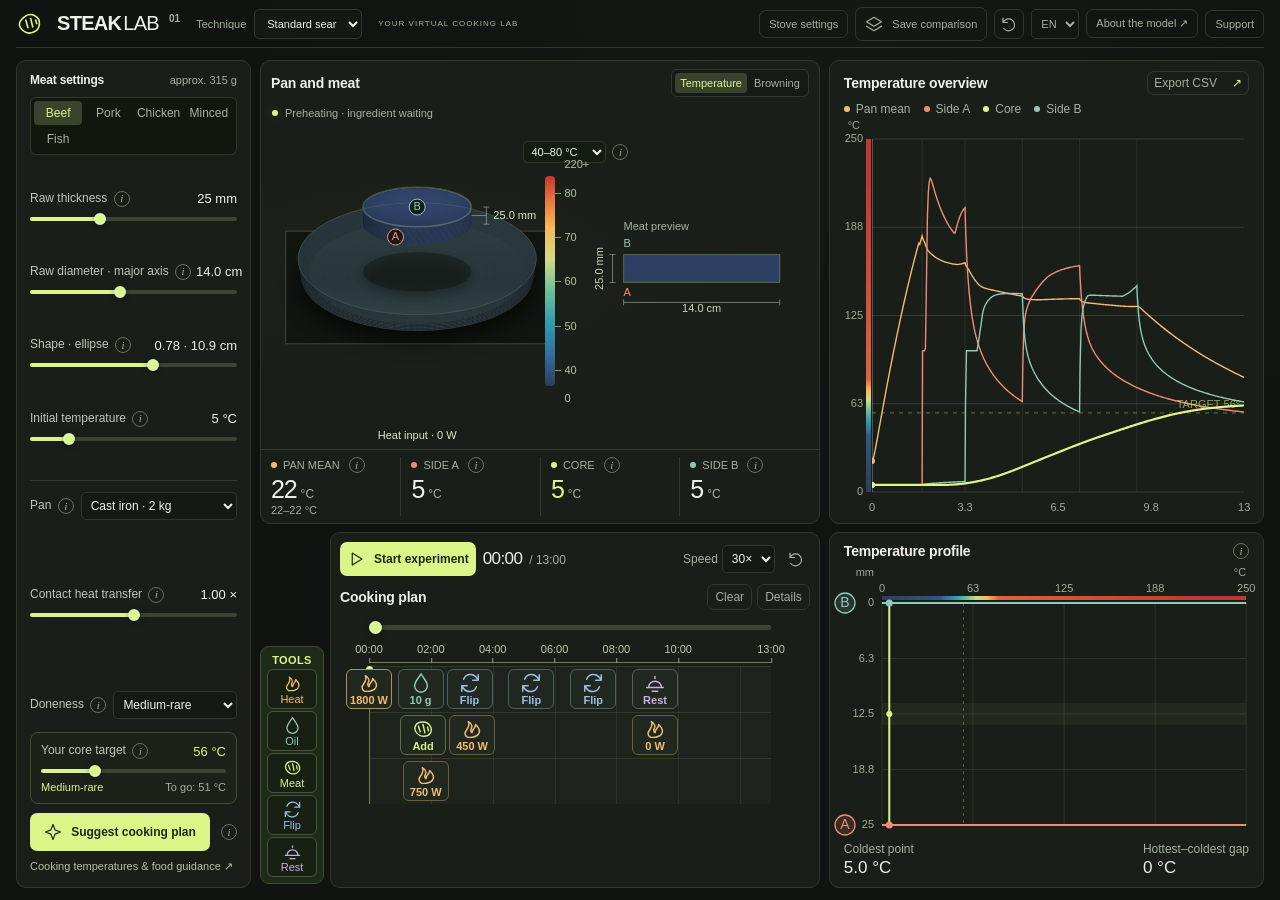
==== commit ca4cfd57: "Move temperature overview above profile and add ten logo concepts" ====
--- a/index.html
+++ b/index.html
@@ -243,7 +243,7 @@
         <div class="timeline-axis" id="timelineAxis" aria-label="Cooking plan time axis"></div>
         <div id="eventTrack" class="event-track" aria-label="Editable actions: drag to move, click to edit, or use arrow keys"></div></div></div><p class="timeline-mobile-hint">Swipe sideways to see the whole plan.</p><p class="timeline-help"><span>↔</span> Drag to move · click to edit <small>Arrow keys: ±5 seconds</small></p>
         <p id="planSummaryChip" class="plan-summary-chip" hidden></p><p id="planWarnings" class="small" role="status" hidden></p>
-      </section></div></div><aside class="readout-column"><section class="card profile-card"><div class="card-head"><div><span class="section-number">05</span><h2>Temperature profile</h2></div><button class="info" data-help="gradient" aria-label="About the temperature profile">i</button></div><canvas id="profile" role="img" aria-label="Depth from side B at the top to side A at the bottom, against temperature on the horizontal axis"></canvas><div class="profile-stats"><span>Coldest point <strong id="coldest">5 °C</strong></span><span>Hottest–coldest gap <strong id="gradient">0 °C</strong></span></div></section><section class="card graph-card"><div class="card-head"><div><span class="section-number">04</span><h2>Temperature overview</h2></div><button id="exportCsv" class="quiet small">Export CSV <span class="arrow">↗</span></button></div><div class="legend"><span><i class="dot pan"></i>Pan mean</span><span><i class="dot side-a"></i>Side A</span><span><i class="dot core"></i>Core</span><span><i class="dot side-b"></i>Side B</span><span class="reference-label" id="referenceLabel" hidden>┄ Previous core <button id="clearReference" aria-label="Remove comparison">×</button></span></div><canvas id="history" role="img" aria-label="Temperature over time for the pan, both surfaces and the core, with a thermal color scale aligned to the temperature axis"></canvas><div class="graph-footer" hidden><span id="historyReadout">Scrub the timeline or click the chart to explore.</span><span>MINUTES</span></div></section></aside></div><footer><span>STEAKLAB <b>Thermal cooking model.</b></span><span>2D FEM meat · spatial pan shell · works offline</span><button class="quiet small" id="sources">Physics, limitations & sources ↗</button></footer></main>
+      </section></div></div><aside class="readout-column"><section class="card graph-card"><div class="card-head"><div><span class="section-number">04</span><h2>Temperature overview</h2></div><button id="exportCsv" class="quiet small">Export CSV <span class="arrow">↗</span></button></div><div class="legend"><span><i class="dot pan"></i>Pan mean</span><span><i class="dot side-a"></i>Side A</span><span><i class="dot core"></i>Core</span><span><i class="dot side-b"></i>Side B</span><span class="reference-label" id="referenceLabel" hidden>┄ Previous core <button id="clearReference" aria-label="Remove comparison">×</button></span></div><canvas id="history" role="img" aria-label="Temperature over time for the pan, both surfaces and the core, with a thermal color scale aligned to the temperature axis"></canvas><div class="graph-footer" hidden><span id="historyReadout">Scrub the timeline or click the chart to explore.</span><span>MINUTES</span></div></section><section class="card profile-card"><div class="card-head"><div><span class="section-number">05</span><h2>Temperature profile</h2></div><button class="info" data-help="gradient" aria-label="About the temperature profile">i</button></div><canvas id="profile" role="img" aria-label="Depth from side B at the top to side A at the bottom, against temperature on the horizontal axis"></canvas><div class="profile-stats"><span>Coldest point <strong id="coldest">5 °C</strong></span><span>Hottest–coldest gap <strong id="gradient">0 °C</strong></span></div></section></aside></div><footer><span>STEAKLAB <b>Thermal cooking model.</b></span><span>2D FEM meat · spatial pan shell · works offline</span><button class="quiet small" id="sources">Physics, limitations & sources ↗</button></footer></main>
 <div id="computeStatus" class="compute-status" role="status" aria-live="polite" hidden>Calculating heat flow …</div><div id="toast" class="toast" role="status" aria-live="polite"></div>
 <dialog id="infoDialog"><div class="dialog-top"><span class="eyebrow">STEAKLAB / UNDERSTAND WHAT YOU SEE</span><button class="quiet icon-button" id="closeDialog" aria-label="Close explanation">×</button></div><h2 id="infoTitle"></h2><div id="infoBody"></div></dialog>
 <dialog id="planDialog"><div class="dialog-top"><span class="eyebrow">YOUR COOKING PLAN</span><button class="quiet icon-button" id="closePlan" aria-label="Close plan details">×</button></div><h2>Cooking plan details</h2><div id="suggestionSummary" class="suggestion-summary" role="status" hidden></div><p class="muted small">Check a box to include an action, or uncheck it to skip it. Times are minutes:seconds. Changes recalculate the experiment. Actions at the same time run in order.</p><div id="eventRows"></div><div class="editor-footer"><label for="duration">Duration <button class="info" data-help="duration" aria-label="About experiment duration">i</button><input id="duration" type="number" min="3" max="45" step="0.1" value="13"> min</label></div></dialog>
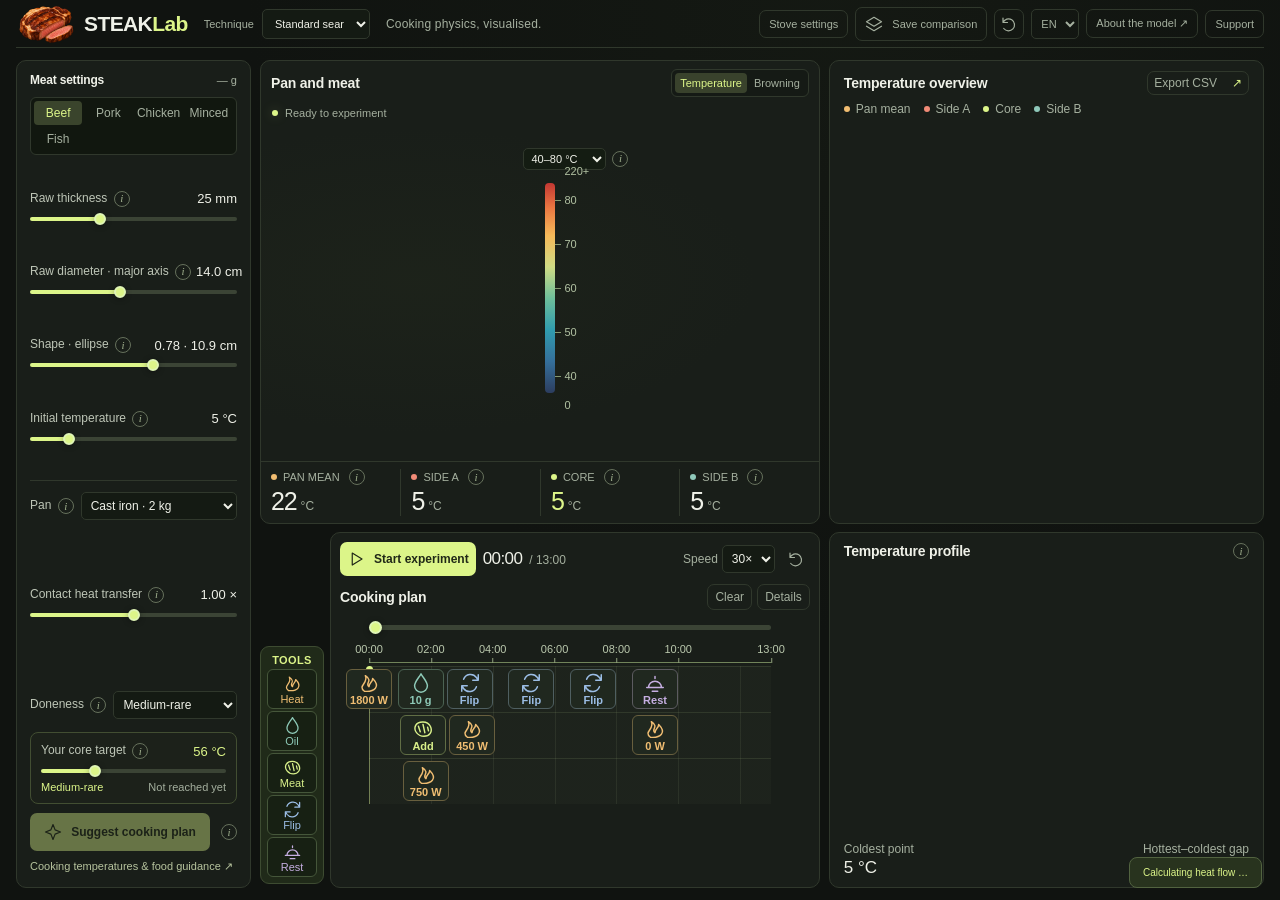
==== commit 0c06905b: "Add selected Cut Ribeye logo to dashboard and README" ====
--- a/index.html
+++ b/index.html
@@ -213,10 +213,15 @@
 
 
 .stove-grid{display:grid;grid-template-columns:1fr 1fr;gap:14px}.stove-grid label{display:grid;gap:6px;font-size:13px}.stove-grid input,.stove-grid select{width:100%;min-width:0;padding:9px;font-size:14px}.stove-buttons{display:flex;justify-content:space-between;gap:10px;margin-top:15px}#stoveDialog summary{cursor:pointer;color:var(--lime);padding:12px 0;font-size:16px}#boilResult{color:var(--lime)}#stoveError{color:#f18b77}@media(max-width:500px){.stove-grid{grid-template-columns:1fr}}
+
+/* Selected Cut Ribeye identity; embedded image keeps the app fully offline. */
+.brand{flex-shrink:0;gap:8px}.brand .brand-steak{width:60px;height:40px;object-fit:contain;display:block}.brand .brand-wordmark{font-size:21px;font-weight:800;letter-spacing:-.6px;white-space:nowrap}.brand .brand-wordmark>span{color:var(--lime);font-weight:650}.header-note{letter-spacing:.2px;font-size:12px}
+@media(max-width:540px){.brand .brand-steak{width:48px;height:32px}.brand .brand-wordmark{font-size:19px}}
+
 </style>
 </head>
 <body>
-<header class="site-header"><a class="brand" href="#"><svg viewBox="0 0 36 36" aria-hidden="true"><path d="M10 10c8-7 20-1 19 9s-13 14-20 8S3 16 10 10Z" fill="none" stroke="currentColor" stroke-width="2"/><path d="m12 13 3 11m3-13 3 12m3-10 2 6" stroke="currentColor" stroke-width="2"/></svg>STEAK<span>LAB</span><b>01</b></a><div class="header-scenario"><label for="scenarioSelect">Technique</label><select id="scenarioSelect"><option value="classic">Standard sear</option><option value="frequent">Flip often</option><option value="cold">Cold pan</option><option value="custom" disabled>Custom plan</option></select></div><span class="header-note">YOUR VIRTUAL COOKING LAB</span><div class="header-tools"><button class="quiet" id="stoveSettings">Stove settings</button><button class="quiet" id="saveReference"><span data-icon="layers"></span> Save comparison</button><button class="quiet icon-button" id="reset" title="Reset the experiment" aria-label="Reset the experiment"><span data-icon="reset"></span></button><label class="sr-only" for="languageSelect">Interface language</label><select id="languageSelect" aria-label="Interface language"><option value="en">EN</option></select><button class="quiet" id="modelInfo">About the model ↗</button><a class="quiet support-link" href="https://buymeacoffee.com/krauhe" target="_blank" rel="noopener noreferrer">Support</a></div></header>
+<header class="site-header"><a class="brand" href="#" aria-label="STEAKLab"><img class="brand-steak" src="[data-uri]" alt="" width="60" height="40"><span class="brand-wordmark">STEAK<span>Lab</span></span></a><div class="header-scenario"><label for="scenarioSelect">Technique</label><select id="scenarioSelect"><option value="classic">Standard sear</option><option value="frequent">Flip often</option><option value="cold">Cold pan</option><option value="custom" disabled>Custom plan</option></select></div><span class="header-note">Cooking physics, visualised.</span><div class="header-tools"><button class="quiet" id="stoveSettings">Stove settings</button><button class="quiet" id="saveReference"><span data-icon="layers"></span> Save comparison</button><button class="quiet icon-button" id="reset" title="Reset the experiment" aria-label="Reset the experiment"><span data-icon="reset"></span></button><label class="sr-only" for="languageSelect">Interface language</label><select id="languageSelect" aria-label="Interface language"><option value="en">EN</option></select><button class="quiet" id="modelInfo">About the model ↗</button><a class="quiet support-link" href="https://buymeacoffee.com/krauhe" target="_blank" rel="noopener noreferrer">Support</a></div></header>
 <main><div class="dashboard"><aside class="control-column"><section class="card setup-card">
         <div class="card-head"><div><span class="section-number">02</span><h2>Meat settings</h2></div><span class="small muted" id="massLabel">— g</span></div>
         <div class="protein-options" role="group" aria-label="Choose your ingredient"><button data-meat="beef" class="selected" aria-pressed="true">Beef</button><button data-meat="pork" aria-pressed="false">Pork</button><button data-meat="chicken" aria-pressed="false">Chicken</button><button data-meat="minced" aria-pressed="false" title="Minced beef patty · cooked through to 75 °C">Minced</button><button data-meat="fish" aria-pressed="false">Fish</button></div>
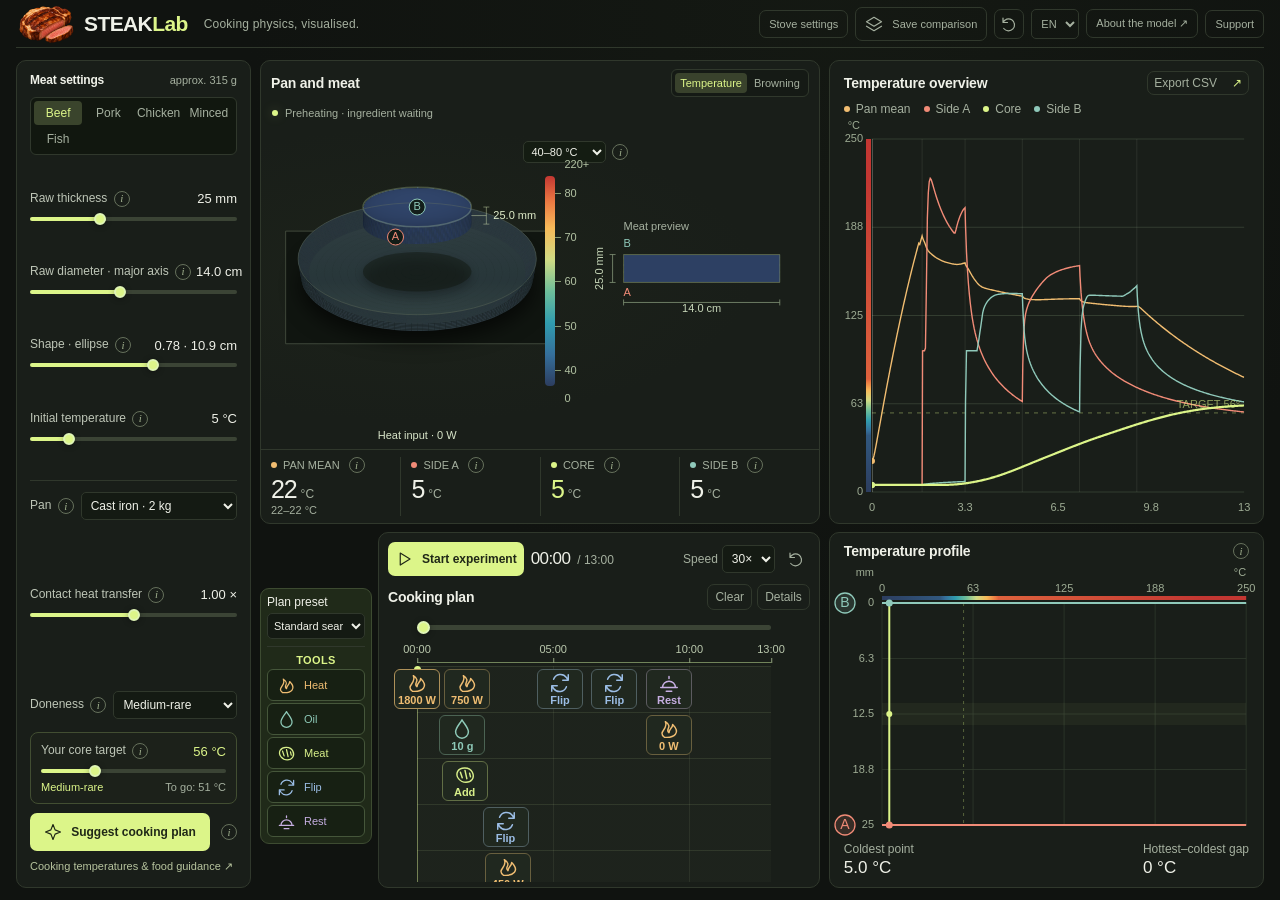
==== commit ada9cc8d: "Update sharing metadata to new slogan and group plan presets with tools" ====
--- a/index.html
+++ b/index.html
@@ -2,8 +2,19 @@
 <html lang="en">
 <head>
 <meta charset="utf-8"><meta name="viewport" content="width=device-width,initial-scale=1">
-<meta name="description" content="An interactive cooking lab with finite element heat transfer. Explore temperature, time, moisture and browning — entirely offline.">
-<title>SteakLab — your virtual cooking lab</title>
+<meta name="description" content="Cooking physics, visualised. Experiment with heat, timing and flipping, and see how your steak cooks from pan to core. Works offline.">
+<title>STEAKLab — Cooking physics, visualised.</title>
+<meta property="og:type" content="website">
+<meta property="og:site_name" content="STEAKLab">
+<meta property="og:title" content="STEAKLab — Cooking physics, visualised.">
+<meta property="og:description" content="Experiment with heat, timing and flipping, and see how your steak cooks from pan to core.">
+<meta property="og:url" content="https://krauhe.github.io/steaklab/">
+<meta property="og:image" content="https://krauhe.github.io/steaklab/assets/steaklab-ribeye.png">
+<meta property="og:image:alt" content="STEAKLab's grilled ribeye with a rosy cut centre">
+<meta name="twitter:card" content="summary_large_image">
+<meta name="twitter:title" content="STEAKLab — Cooking physics, visualised.">
+<meta name="twitter:description" content="Experiment with heat, timing and flipping, and see how your steak cooks from pan to core.">
+<meta name="twitter:image" content="https://krauhe.github.io/steaklab/assets/steaklab-ribeye.png">
 <style>:root{color-scheme:dark;--bg:#101310;--panel:#191e19;--panel2:#20261f;--line:#30382c;--text:#eff1e8;--muted:#a5b09f;--lime:#dcf589;--gold:#f1bd71;--red:#f18b77;--teal:#8fc9ba;font-family:Inter,ui-sans-serif,-apple-system,BlinkMacSystemFont,"Segoe UI",sans-serif;font-synthesis:none}*{box-sizing:border-box}body{margin:0;background:radial-gradient(ellipse at 65% 0,#20281b44,transparent 50%),var(--bg);color:var(--text);font-size:14px}button,input,select{font:inherit}button,a,input,select,summary{-webkit-tap-highlight-color:transparent}button{cursor:pointer}button:disabled{cursor:not-allowed;opacity:.4}button:focus-visible,a:focus-visible,summary:focus-visible,input:focus-visible,select:focus-visible{outline:2px solid var(--lime);outline-offset:4px}a{color:var(--lime)}button{color:inherit}button svg,[data-icon] svg{width:18px;height:18px;display:block}button [data-icon]{display:inline-flex}button{transition:background .15s,border-color .15s,transform .15s}button:hover{filter:brightness(1.12)}button:active{transform:translateY(1px)}.site-header{height:86px;margin:0 4%;border-bottom:1px solid var(--line);display:flex;align-items:center;justify-content:space-between;gap:24px}.brand{display:flex;align-items:center;gap:2px;text-decoration:none;color:var(--text);font-size:23px;font-weight:800;letter-spacing:-.7px}.brand svg{color:var(--lime);width:36px;height:36px;margin-right:10px}.brand span{font-weight:350}.brand b{font-size:10px;letter-spacing:0;align-self:flex-start;margin:4px 0 0 8px;color:var(--muted)}.header-note{font-size:10px;letter-spacing:1.7px;color:var(--muted);display:flex;align-items:center;gap:9px}.status-dot{width:6px;height:6px;display:inline-block;border-radius:50%;background:var(--lime);box-shadow:0 0 12px #ddf58b44}.quiet{background:transparent;border:1px solid var(--line);border-radius:7px;padding:10px 13px;display:inline-flex;align-items:center;justify-content:center;gap:9px;color:var(--muted);font-size:12px}.quiet:hover{background:#ffffff07;color:var(--text)}.icon-button{width:37px;height:37px;padding:8px}.arrow{color:var(--lime);margin-left:6px}main{max-width:1600px;margin:auto;padding:40px 4% 0}.intro{display:flex;justify-content:space-between;align-items:flex-end;gap:25px;margin-bottom:28px}.eyebrow{font-size:10px;letter-spacing:1.5px;font-weight:600;color:var(--lime)}h1{font-size:clamp(27px,3vw,43px);font-weight:500;letter-spacing:-1.6px;margin:10px 0}h1 em{font-family:Georgia,"Times New Roman",serif;font-weight:400;color:var(--lime)}p{line-height:1.65}.intro p{margin:0;color:var(--muted);font-size:13px}.intro-actions{display:flex;gap:8px;padding-bottom:3px}.dashboard{display:grid;grid-template-columns:minmax(0,1fr) 338px;gap:22px}.experiment,.recipe{display:flex;flex-direction:column;gap:20px;min-width:0}.card{background:var(--panel);border:1px solid var(--line);border-radius:13px;overflow:hidden}.card-head{display:flex;align-items:center;justify-content:space-between;gap:15px;padding:20px 22px 10px}.card-head>div:first-child{display:flex;align-items:center;gap:10px}.section-number{font-size:10px;font-variant-numeric:tabular-nums;color:#7b8973;letter-spacing:1px}h2{font-size:15px;letter-spacing:-.2px;font-weight:550;margin:0}.visual-options{display:flex;align-items:center;gap:14px}.segmented{display:flex;border:1px solid var(--line);border-radius:6px;padding:3px;gap:2px;background:#10150f66}.segmented button{border:0;background:transparent;padding:7px 10px;border-radius:4px;color:var(--muted);font-size:11px}.segmented .selected{background:#39422c;color:var(--lime)}.mesh-toggle{font-size:10px;color:var(--muted);display:flex;align-items:center;gap:4px;white-space:nowrap}.mesh-toggle input{accent-color:var(--lime)}.scene-wrap{position:relative;height:335px;background:radial-gradient(ellipse at 28% 50%,#323c2025,transparent 60%)}#scene{display:block;width:100%;height:100%}.scene-chip{position:absolute;top:13px;left:23px;font-size:10px;color:var(--muted);display:flex;gap:7px;align-items:center}.scene-key{position:absolute;right:25px;bottom:14px;display:flex;gap:7px;align-items:center;font-size:9px;color:var(--muted)}.scene-key i{width:115px;height:5px;border-radius:6px;background:linear-gradient(90deg,#405c88,#61a79f,#d8d883,#ed994c,#d94e3c)}.telemetry{display:grid;grid-template-columns:repeat(4,1fr);border-top:1px solid var(--line);padding:18px 0 20px}.telemetry>div{padding:0 22px;position:relative;border-left:1px solid var(--line)}.telemetry>div:first-child{border-left:0}.telemetry>div>span{display:flex;align-items:center;gap:6px;font-size:9px;color:var(--muted);letter-spacing:1px;white-space:nowrap}.telemetry strong{display:block;font-size:34px;font-weight:450;letter-spacing:-1.1px;font-variant-numeric:tabular-nums;margin-top:6px}.telemetry strong span{font-size:14px;color:var(--muted);margin-left:4px;letter-spacing:0}.telemetry .core-metric strong{color:var(--lime)}.telemetry small{font-size:9px;color:var(--muted);position:absolute;bottom:0;right:14px}.dot{display:inline-block;width:6px;height:6px;border-radius:50%;flex:none}.pan{background:var(--gold)}.side-a{background:var(--red)}.core{background:var(--lime)}.side-b{background:var(--teal)}.info{border:1px solid #66715c;color:#a0b08e;font:italic 9px Georgia,serif;display:inline-flex;align-items:center;justify-content:center;border-radius:50%;width:13px;height:13px;padding:0;background:transparent;vertical-align:middle;margin-left:3px;flex:none;line-height:1}.info:hover{border-color:var(--lime);color:var(--lime)}.transport-card{padding:20px 22px}.transport{display:flex;align-items:center;gap:20px;margin-bottom:18px}.primary{background:var(--lime);color:#202817;border:0;border-radius:7px;padding:12px 18px;font-weight:650;display:inline-flex;align-items:center;gap:9px;font-size:12px}.clock{display:flex;align-items:baseline;gap:7px;font-variant-numeric:tabular-nums;white-space:nowrap}.clock strong{font-size:20px;font-weight:500;letter-spacing:-.6px}.clock>span{font-size:12px;color:var(--muted)}.speed{margin-left:auto;display:flex;align-items:center;gap:7px;font-size:10px;color:var(--muted)}select{background:#141a13;border:1px solid var(--line);border-radius:5px;color:var(--text);padding:7px 8px;cursor:pointer}.speed select{font-size:11px}.transport>.quiet{padding:8px;border:0}input[type=range]{display:block;width:100%;height:4px;appearance:none;border-radius:6px;background:linear-gradient(to right,var(--lime) 0%,var(--lime) var(--fill,0%),#3b4435 var(--fill,0%),#3b4435 100%);accent-color:var(--lime);cursor:pointer;margin:12px 0}input[type=range]::-webkit-slider-thumb{appearance:none;background:var(--lime);width:12px;height:12px;border-radius:50%;border:2px solid #dff5b6;box-shadow:0 1px 6px #0005}input[type=range]::-moz-range-thumb{background:var(--lime);width:10px;height:10px;border-radius:50%;border:1px solid #dff5b6}#scrub{height:5px;margin:17px 0 12px}#scrub::-webkit-slider-thumb{width:13px;height:13px}.timeline-ruler{display:flex;justify-content:space-between;font-size:9px;color:#87957e}.event-track{position:relative;height:67px;margin:5px 18px 4px;border-bottom:1px solid var(--line)}.event-marker{position:absolute;top:9px;transform:translateX(-50%);padding:0;border:0;background:none;text-align:center;min-width:24px;color:#89967e;font-size:9px;white-space:nowrap}.event-marker:hover,.event-marker.past{color:var(--lime)}.event-marker .event-dot{width:24px;height:24px;border-radius:50%;background:#293123;border:1px solid #47533c;display:flex;align-items:center;justify-content:center;margin:0 auto 4px}.event-marker svg{width:12px;height:12px}.event-marker:active{transform:translateX(-50%) translateY(1px)}.event-marker:nth-child(even){top:26px}.event-marker:nth-child(even) small{display:none}.live-actions{display:flex;gap:6px;align-items:center;flex-wrap:wrap;margin:14px 0 18px}.live-actions>span{font-size:9px;letter-spacing:.9px;color:var(--muted);margin-right:auto}.action{display:flex;align-items:center;gap:6px;background:#242c20;border:1px solid #3b4732;border-radius:6px;padding:8px 10px;font-size:11px}.action svg{width:14px;height:14px;color:var(--lime)}.hob{display:flex;align-items:center;gap:20px;background:#11170f88;padding:13px 16px;border:1px solid #2a3523;border-radius:7px}.hob>div{display:flex;align-items:center;gap:8px;font-size:11px;white-space:nowrap}.hob [data-icon]{color:var(--gold)}.hob input{flex:1}.hob output{font-size:24px;color:var(--lime);min-width:62px;text-align:right;font-variant-numeric:tabular-nums}.hob output span{font-size:12px;color:var(--muted)}details{margin-top:18px}summary{display:flex;align-items:center;justify-content:space-between;gap:10px;cursor:pointer;color:var(--text);font-size:11px;list-style:none}summary>span{color:var(--muted);font-size:10px}summary::-webkit-details-marker{display:none}.muted{color:var(--muted)}.small{font-size:11px}.event-row{display:grid;grid-template-columns:62px 1fr 63px 28px;gap:8px;align-items:center;margin:8px 0}.event-row input{min-width:0;width:100%}.event-row select{min-width:0;font-size:11px}.event-row button{border:0;background:transparent;font-size:19px;color:var(--muted)}input[type=text],input[type=number]{background:#11180f;border:1px solid var(--line);border-radius:5px;padding:7px;color:var(--text);font-size:11px}.editor-footer{display:flex;justify-content:space-between;align-items:center;margin-top:12px;font-size:11px;color:var(--muted)}.editor-footer input{width:48px;margin-left:7px}.setup-card{padding:0 20px 15px}.setup-card .card-head{padding:20px 0 17px}.protein-options{display:grid;grid-template-columns:repeat(4,1fr);background:#11170f;border:1px solid var(--line);border-radius:6px;padding:4px;gap:2px;margin:0 0 21px}.protein-options button{background:none;border:0;border-radius:4px;color:var(--muted);font-size:11px;padding:8px 0}.protein-options .selected{background:#3a442c;color:var(--lime)}.field{margin:16px 0 20px}.field-label{display:flex;justify-content:space-between;gap:10px;align-items:center;font-size:11px}.field-label label{color:#bec6b7}.field-label output{font-size:12px;color:var(--text);font-variant-numeric:tabular-nums;white-space:nowrap}.range-labels{display:flex;justify-content:space-between;color:#7f8b75;font-size:9px}.divider{height:1px;background:var(--line);margin:18px 0}.select-field{display:flex;justify-content:space-between;gap:10px;align-items:center;margin:15px 0}.select-field>label{font-size:11px;color:#bec6b7}.select-field select{font-size:11px;max-width:200px}.target-box{background:#2f3a2222;border:1px solid #424e32;border-radius:8px;padding:14px;margin-top:21px}.target-box output{color:var(--lime)}.target-caption{display:flex;justify-content:space-between;align-items:center;font-size:9px;color:var(--muted);gap:8px;margin-top:12px}.target-caption>span:first-child{color:var(--lime)}.safety-inline{font-size:10px;line-height:1.6;color:#a4ad9c;margin:12px 1px 0}.safety-inline a{font-size:10px;text-decoration:underline;text-underline-offset:3px}.crust-card{padding:0 20px 15px}.crust-card .card-head{padding:17px 0 0}.crust-faces{display:grid;grid-template-columns:1fr 1fr;gap:24px}.crust-faces canvas{display:block;width:100%;height:90px}.crust-faces span{display:flex;align-items:center;justify-content:space-between;font-size:10px;color:var(--muted)}.crust-faces b{color:var(--gold);font-weight:500;font-size:12px}.crust-faces .meter{height:3px;background:#363b2f;border-radius:2px;margin:8px 0}.meter i{display:block;height:100%;width:0;background:var(--gold);border-radius:2px}.crust-faces small{font-size:9px;color:#8c977f}.moisture{display:flex;justify-content:space-between;border-top:1px solid var(--line);margin:16px 0 8px;padding-top:13px;font-size:10px;color:var(--muted);align-items:center}.moisture>span{display:flex;align-items:center;gap:4px}.moisture svg{width:13px;height:13px;color:var(--teal)}.moisture strong{font-size:12px;font-weight:500;color:var(--teal)}.crust-card>small{font-size:9px}.graph-card .card-head,.profile-card .card-head{padding-bottom:15px}.legend{display:flex;gap:15px;align-items:center;padding:0 22px;font-size:10px;color:var(--muted);flex-wrap:wrap}.legend span{display:flex;gap:6px;align-items:center}.reference-label{margin-left:auto}.reference-label[hidden]{display:none}.reference-label button{background:none;border:0;color:var(--muted)}#history{height:260px;display:block;width:100%;cursor:crosshair}.graph-footer{display:flex;justify-content:space-between;gap:20px;font-size:9px;color:var(--muted);padding:0 22px 20px}.graph-footer>span:last-child{letter-spacing:1px}.profile-card>p{padding:0 22px;margin:0}#profile{height:235px;display:block;width:100%}.profile-stats{display:flex;justify-content:space-between;padding:0 22px 20px;gap:12px}.profile-stats span{color:var(--muted);font-size:9px}.profile-stats strong{display:block;color:var(--text);font-weight:500;font-size:18px;margin-top:7px}.discover{grid-column:1/-1;display:flex;align-items:center;gap:30px;margin:18px 0 0}.discover h2{font-size:22px;font-weight:400;letter-spacing:-.6px;margin:10px 0}.discover p{font-size:11px;color:var(--muted);margin:0}.presets{display:grid;grid-template-columns:repeat(3,1fr);gap:10px;flex:1}.preset{display:flex;align-items:center;gap:12px;text-align:left;background:var(--panel);border:1px solid var(--line);padding:17px 14px;border-radius:8px}.preset.selected{border-color:#56643f}.preset-symbol{color:var(--lime);font-size:24px;font-family:Georgia,serif}.preset>span:nth-child(2){flex:1}.preset b{font-size:11px;font-weight:500;display:block;white-space:nowrap}.preset small{display:block;margin-top:6px;color:var(--muted);font-size:9px}.preset>span:last-child{color:var(--lime)}.insight-card{grid-column:1/-1;display:flex;align-items:center;gap:22px;padding:24px 28px;background:#242d1b66;border:1px solid #3b482f;border-radius:10px;margin:3px 0 0}.insight-mark{font-size:33px;color:var(--lime)}.insight-card p{font-size:12px;color:#b5c0a9;max-width:820px;margin:8px 0 0}.carryover{margin-left:auto;border-left:1px solid #414d34;padding-left:30px;min-width:180px}.carryover>span{font-size:10px;color:var(--muted)}.carryover strong{display:block;color:var(--lime);font-size:27px;font-weight:450;margin-top:8px}footer{display:flex;align-items:center;justify-content:space-between;gap:20px;border-top:1px solid var(--line);margin-top:35px;padding:24px 0 27px;color:#85917d;font-size:9px}footer>span:first-child{letter-spacing:1px}footer b{font-weight:400;letter-spacing:0;margin-left:12px}footer .quiet{border:0;padding:0;font-size:9px}dialog{border:1px solid #4b5940;border-radius:16px;max-width:660px;width:calc(100% - 32px);max-height:85vh;overflow:auto;padding:27px;background:#1c231a;color:var(--text);box-shadow:0 20px 100px #0009}dialog::backdrop{background:#070b08b0;backdrop-filter:blur(5px)}.dialog-top{display:flex;align-items:center;justify-content:space-between;gap:20px;margin-bottom:18px}dialog h2{font-size:26px;margin:0 0 15px;font-weight:450}dialog p,dialog li{color:#b8c4ae;font-size:13px;line-height:1.7}dialog h3{font-size:15px;font-weight:550;margin-top:24px}dialog code{background:#11180f;padding:3px 6px;border-radius:4px;color:var(--lime);font-size:11px}dialog table{border-collapse:collapse;width:100%;font-size:12px;color:#b8c4ae}dialog td,dialog th{text-align:left;border-bottom:1px solid #3b4732;padding:9px 4px}dialog th{font-size:10px;color:var(--muted)}.toast{position:fixed;bottom:24px;left:50%;transform:translate(-50%,20px);background:var(--lime);color:#27301b;border:1px solid #d3ec83;padding:12px 20px;border-radius:8px;font-size:12px;opacity:0;transition:opacity .2s,transform .2s;pointer-events:none;z-index:5;box-shadow:0 5px 30px #0005;max-width:90vw;text-align:center}.toast.visible{opacity:1;transform:translate(-50%,0)}.compute-status{position:fixed;bottom:25px;right:25px;border-radius:8px;background:#28331e;border:1px solid #526340;color:var(--lime);padding:12px 18px;font-size:11px;z-index:4}.compute-status[hidden]{display:none}.sr-only{position:absolute;width:1px;height:1px;padding:0;margin:-1px;overflow:hidden;clip:rect(0,0,0,0);white-space:nowrap;border:0}
 @media(min-width:1500px){.scene-wrap{height:370px}.dashboard{grid-template-columns:minmax(0,1fr) 355px}.card-head{padding-top:23px}.telemetry strong{font-size:38px}.setup-card .field{margin-bottom:23px}}
 @media(max-width:1150px){main{padding:28px 3% 0}.site-header{margin:0 3%}.dashboard{grid-template-columns:minmax(0,1fr) 300px;gap:16px}.header-note{font-size:9px;letter-spacing:1px}.card-head{padding:17px 16px 10px}.scene-wrap{height:315px}.visual-options{gap:7px}.mesh-toggle{font-size:9px}.segmented button{padding:6px 7px}.telemetry>div{padding:0 15px}.telemetry strong{font-size:29px}.telemetry small{display:none}.transport-card{padding:17px 16px}.transport{gap:12px}.live-actions>span{width:100%;margin-bottom:3px}.live-actions .action{flex:1;justify-content:center}.setup-card,.crust-card{padding-left:16px;padding-right:16px}.discover{flex-direction:column;align-items:stretch;gap:18px}.presets{width:100%}.graph-footer{padding:0 16px 18px}.legend{padding:0 16px;gap:12px}.insight-card{padding:22px}.carryover{min-width:155px;padding-left:20px}.intro-actions .quiet{font-size:10px}.profile-stats{padding:0 16px 20px}.profile-card>p{padding:0 16px}}
@@ -217,11 +228,16 @@
 /* Selected Cut Ribeye identity; embedded image keeps the app fully offline. */
 .brand{flex-shrink:0;gap:8px}.brand .brand-steak{width:60px;height:40px;object-fit:contain;display:block}.brand .brand-wordmark{font-size:21px;font-weight:800;letter-spacing:-.6px;white-space:nowrap}.brand .brand-wordmark>span{color:var(--lime);font-weight:650}.header-note{letter-spacing:.2px;font-size:12px}
 @media(max-width:540px){.brand .brand-steak{width:48px;height:32px}.brand .brand-wordmark{font-size:19px}}
-
+/* Presets populate the plan, alongside individual cooking tools. */
+.plan-workspace .toolbox{width:112px}
+.toolbox-preset{width:100%;display:grid;gap:4px;padding-bottom:7px;margin-bottom:4px;border-bottom:1px solid var(--line)}
+.toolbox-preset label{font-size:12px;color:var(--text)}
+.toolbox-preset select{width:100%;min-width:0;padding:5px 2px;font-size:11px}
+.plan-workspace .cooking-tool{flex-direction:row;justify-content:flex-start;gap:8px;padding-inline:9px;height:32px}
 </style>
 </head>
 <body>
-<header class="site-header"><a class="brand" href="#" aria-label="STEAKLab"><img class="brand-steak" src="[data-uri]" alt="" width="60" height="40"><span class="brand-wordmark">STEAK<span>Lab</span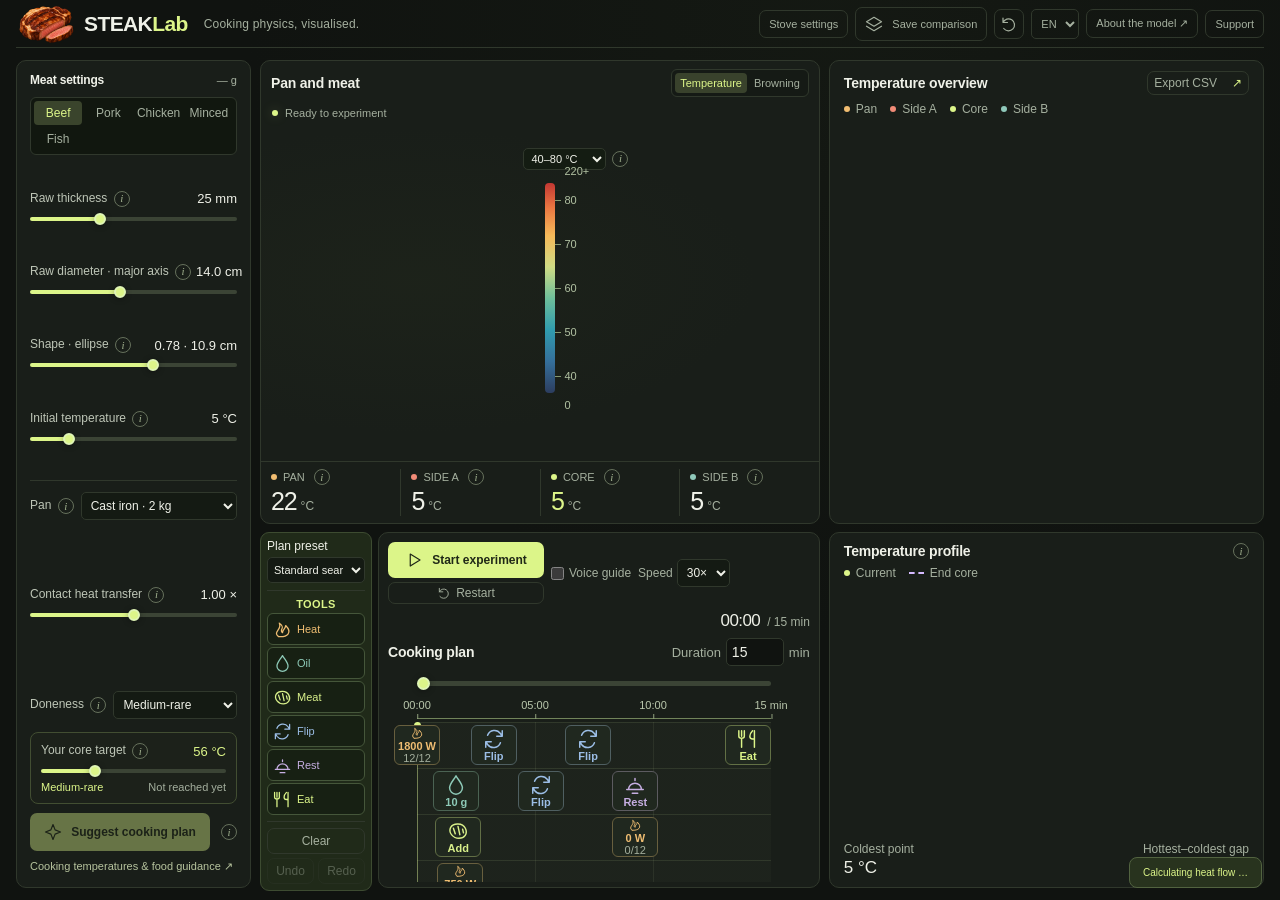
==== commit 5bdf4494: "Improve cooking controls, serving profiles and offline English voice guidance" ====
--- a/index.html
+++ b/index.html
@@ -21,7 +21,7 @@
 @media(max-width:850px){.header-note{display:none}.site-header{height:70px}.intro{align-items:flex-start}.intro-actions{flex:none}.intro-actions #saveReference{font-size:0;padding:10px}.intro-actions #saveReference svg{width:18px}.dashboard{grid-template-columns:1fr}.recipe{display:grid;grid-template-columns:1fr 1fr;align-items:start;grid-row:2}.graph-card{grid-row:3}.profile-card{grid-row:4}.profile-card canvas{height:230px!important}.discover{grid-row:5}.insight-card{grid-row:6}.scene-wrap{height:350px}.visual-options{gap:14px}.telemetry strong{font-size:34px}.live-actions>span{width:auto;margin:0 auto 0 0}.live-actions .action{flex:0}.setup-card{grid-row:span 2}.profile-card>p{font-size:11px}.profile-stats{justify-content:flex-start;gap:60px}.insight-card{gap:16px}footer{flex-wrap:wrap}.crust-card{margin-bottom:0}}
 @media(max-width:540px){main{padding:24px 16px 0}.site-header{margin:0 16px}.brand{font-size:21px}.site-header>.quiet{font-size:10px}.intro{gap:8px;margin-bottom:23px}.intro h1{font-size:28px;line-height:1.15;max-width:260px;letter-spacing:-1px}.intro h1 em{display:block}.intro .eyebrow{font-size:8px;letter-spacing:1px}.intro p{font-size:11px;max-width:280px}.intro-actions{flex-direction:column}.intro-actions .quiet{width:32px;height:32px;padding:7px}.dashboard{gap:16px}.card-head{padding:16px 15px 7px;gap:8px}.card-head h2{font-size:13px}.section-number{font-size:9px}.visual-card .card-head{flex-wrap:wrap;row-gap:14px}.visual-options{margin-left:auto;gap:8px}.segmented button{font-size:10px}.mesh-toggle{font-size:9px}.scene-wrap{height:395px}.scene-chip{top:10px;left:16px;font-size:9px}.scene-key{bottom:10px;right:18px;font-size:8px}.telemetry{padding:15px 0}.telemetry>div{padding:0 10px}.telemetry>div>span{font-size:8px;letter-spacing:.3px;gap:4px}.telemetry strong{font-size:25px}.telemetry strong span{font-size:10px;margin-left:2px}.telemetry .info{width:11px;height:11px;font-size:8px;margin-left:1px}.transport-card{padding:16px 14px}.transport{gap:10px}.primary{padding:11px 12px;font-size:11px;gap:7px}.clock{gap:5px}.clock strong{font-size:18px}.clock>span{font-size:10px}.speed{font-size:0;gap:0}.speed .info{display:none}.speed select{padding:6px;font-size:10px}.transport>.quiet{padding:5px}.live-actions{gap:5px}.live-actions>span{width:100%;margin:0 0 4px}.live-actions .action{flex:1;padding:8px 6px;font-size:10px;gap:4px}.action svg{width:12px;height:12px}.hob{gap:12px;padding:11px 12px}.hob output{font-size:22px;min-width:50px}.hob>div{gap:6px}.hob label{font-size:10px}.hob [data-icon] svg{width:16px}summary>span{font-size:0}summary>span .arrow{font-size:13px}.recipe{display:flex}.setup-card{padding:0 18px 18px}.setup-card .field{margin:17px 0 20px}.crust-card{padding:0 18px 18px}.crust-faces{gap:30px}.crust-faces canvas{height:115px}.presets{grid-template-columns:1fr}.preset{padding:16px 18px}.preset b{font-size:12px}.preset small{font-size:10px}.insight-card{flex-wrap:wrap;padding:20px}.insight-mark{display:none}.carryover{border:0;border-top:1px solid var(--line);padding:14px 0 0;width:100%;display:flex;align-items:center;justify-content:space-between}.carryover strong{font-size:24px;margin:0}.insight-card p{font-size:11px}.graph-card .card-head>.quiet{font-size:9px;padding:5px}.legend{font-size:9px;gap:13px}.graph-footer{font-size:8px;gap:10px}.graph-footer>span:last-child{display:none}.event-row{grid-template-columns:56px 1fr 51px 24px;gap:6px}.event-row input{padding:7px 4px}.editor-footer{font-size:10px}.editor-footer .quiet{font-size:10px;padding:8px}.editor-footer input{width:42px}footer{font-size:8px;gap:15px;padding-bottom:25px}footer>span:nth-child(2){line-height:1.6}footer b{margin-left:5px}.toast{font-size:11px;width:max-content;max-width:90vw}.compute-status{font-size:10px;right:16px;bottom:16px}}
 @media(prefers-reduced-motion:reduce){*{scroll-behavior:auto!important;transition:none!important}}
-.header-tools{display:flex;align-items:center;gap:10px}.header-tools select{color:var(--muted);background:transparent;font-size:10px;padding:9px 7px}.suggest-row{display:flex;align-items:center;gap:8px;margin-top:14px}.suggest-row .primary{flex:1;justify-content:center;padding:12px 8px;font-size:11px}.suggestion-summary{margin-top:13px;padding:13px;border:1px solid #52643a;border-radius:7px;background:#2a351e55;font-size:10px;color:#becdad;line-height:1.7}.suggestion-summary[hidden]{display:none}.suggestion-summary strong{display:block;color:var(--lime);font-size:9px;letter-spacing:.6px;margin-bottom:6px}.suggestion-summary p{color:var(--text);font-size:11px;border-top:1px solid #435334;padding-top:8px;margin-bottom:8px}.suggestion-summary small{font-size:9px;color:var(--muted)}#planWarnings{color:var(--gold);border-left:2px solid var(--gold);padding-left:9px}.event-marker:nth-child(even) small{display:block}@media(max-width:540px){.header-tools{gap:6px}.header-tools .quiet{padding:9px;font-size:10px}.header-tools select{padding:8px 4px;font-size:9px}.intro h1{font-size:28px}.primary.play{padding:11px 9px;font-size:10px}.live-actions .action{font-size:9px;gap:3px}.live-actions>.info{margin-left:0}.hob output{min-width:48px}}
+.header-tools{display:flex;align-items:center;gap:10px}.header-tools select{color:var(--muted);background:transparent;font-size:10px;padding:9px 7px}.suggest-row{display:flex;align-items:center;gap:8px;margin-top:14px}.suggest-row .primary{flex:1;justify-content:center;padding:12px 8px;font-size:11px}#planWarnings{color:var(--gold);border-left:2px solid var(--gold);padding-left:9px}.event-marker:nth-child(even) small{display:block}@media(max-width:540px){.header-tools{gap:6px}.header-tools .quiet{padding:9px;font-size:10px}.header-tools select{padding:8px 4px;font-size:9px}.intro h1{font-size:28px}.primary.play{padding:11px 9px;font-size:10px}.live-actions .action{font-size:9px;gap:3px}.live-actions>.info{margin-left:0}.hob output{min-width:48px}}
 .plots{display:grid;grid-template-columns:minmax(0,1.6fr) minmax(0,1fr);gap:16px}.plots .card-head{padding-left:15px;padding-right:15px;gap:8px}.plots h2{font-size:13px}.plots .card-head>.quiet{font-size:9px;padding:6px 7px}.plots .legend{padding:0 15px;gap:10px;font-size:9px}.plots .profile-stats{padding-left:15px;padding-right:15px;gap:10px}.plots .profile-card>p{padding:0 15px;font-size:10px}.plots .graph-footer{padding-left:15px;padding-right:15px}.plots .graph-footer>span:last-child{display:none}@media(max-width:1100px) and (min-width:851px){.plots{grid-template-columns:1fr}.plots .profile-stats{justify-content:flex-start;gap:55px}}@media(max-width:850px){.experiment{display:contents}.visual-card{grid-row:1}.transport-card{grid-row:2}.recipe{grid-row:3}.plots{grid-row:4;grid-template-columns:minmax(0,1.5fr) minmax(0,1fr)}.plots .graph-card,.plots .profile-card{grid-row:auto}.plots .profile-stats{gap:15px}}@media(max-width:620px){.plots{grid-template-columns:1fr}.plots .profile-stats{gap:55px}.plots h2{font-size:14px}}
 
 /* Direct manipulation of the cooking sequence. */
@@ -66,7 +66,7 @@
 /* A compact workbench: controls, experiment, and readouts remain together. */
 .header-scenario{display:flex;align-items:center;gap:8px;color:var(--muted);font-size:10px}.header-scenario select{font-size:11px}
 .dashboard{display:flex;flex-direction:column;gap:14px}.control-column{order:2}.work-column{order:1;display:flex;flex-direction:column;gap:14px;min-width:0}.readout-column{order:3;display:flex;flex-direction:column;gap:14px;min-width:0}
-.plan-tools{display:flex;align-items:center;gap:6px}.plan-summary-chip{font-size:10px;color:var(--lime);margin:4px 0 0;white-space:nowrap;overflow:hidden;text-overflow:ellipsis}
+.plan-tools{display:flex;align-items:center;gap:6px}
 .guidance-link{border:0;background:none;color:#b7c49e;font-size:10px;padding:6px 0;text-align:left}.live-control-row{display:flex;align-items:center;gap:12px}.live-control-row .live-actions{flex:1}.live-control-row .hob{flex:1}
 .thermal-legend{display:flex;align-items:center;gap:15px;padding:6px 20px 13px}.scale-heading{display:flex;align-items:center;gap:6px;white-space:nowrap}.scale-heading>label{font-size:9px;color:var(--muted)}.scale-heading select{font-size:10px;padding:4px;background:transparent}.scale-ruler{flex:1;position:relative;margin:0 9px;height:24px;min-width:150px;padding-top:1px}#scaleGradient{height:6px;border-radius:4px}#scaleTicks span{position:absolute;top:12px;transform:translateX(-50%);font-size:8px;color:#b2c2a3;white-space:nowrap}#scaleTicks span::before{content:"";height:3px;width:1px;background:#849871;position:absolute;top:-5px;left:50%}
 .action-cue{position:absolute;top:10px;right:12px;display:flex;align-items:center;gap:6px;padding:5px 9px;border-radius:20px;background:#10180fe8;border:1px solid #81955677;color:#e6f6bd;font-size:10px;pointer-events:none}.action-cue svg{width:14px;height:14px}.action-cue[hidden]{display:none}
@@ -93,7 +93,7 @@
  .timeline-toolbar{border:0;padding:0;margin:0 0 5px;min-height:27px}.timeline-toolbar strong{font-size:9px;letter-spacing:.7px}.timeline-toolbar>div>span{display:none}.timeline-toolbar .quiet{padding:5px 7px;font-size:9px}.timeline-toolbar .quiet svg{width:13px;height:13px}.plan-tools{gap:5px}
  .timeline-canvas{min-width:0!important}.timeline-scroll{overflow:hidden;padding-bottom:0}.timeline-ruler{font-size:8px}.timeline-mobile-hint{display:none}.timeline-help{font-size:8px;margin:2px 0 6px;gap:5px}.timeline-help>span{font-size:12px}.timeline-help small{font-size:8px}
  .live-control-row{gap:9px;margin:0}.live-control-row .live-actions{margin:0;gap:4px;flex:1.15}.live-actions>span{display:none}.live-actions>.info{display:none}.live-control-row .action{font-size:9px;gap:3px;padding:6px 7px;flex:1;justify-content:center}.action svg{width:12px;height:12px}.live-control-row .hob{padding:3px 7px;gap:8px;flex:.85}.hob>div{font-size:9px;gap:3px}.hob label{font-size:9px}.hob [data-icon]{display:none}.hob .info{display:none}.hob output{font-size:19px;min-width:39px}.hob output span{font-size:10px}.hob input{min-width:35px;margin:10px 0}
- #planWarnings{font-size:9px;line-height:1.3;margin:5px 0 0;max-height:24px;overflow:hidden}.plan-summary-chip{font-size:9px;margin:4px 0 0}
+ #planWarnings{font-size:9px;line-height:1.3;margin:5px 0 0;max-height:24px;overflow:hidden}
  .readout-column .graph-card,.readout-column .profile-card{display:flex;flex-direction:column;flex:1;min-height:140px}
  .readout-column .card-head{padding:10px 12px 6px}.readout-column .card-head>.quiet{padding:4px 6px;font-size:9px}.readout-column h2{font-size:12px}
  .readout-column .legend{padding:0 12px;gap:10px;font-size:9px;min-height:16px}.readout-column #history,.readout-column #profile{height:0!important;min-height:65px;flex:1;width:100%}
@@ -177,7 +177,7 @@
 .telemetry>div>span{font-size:11px!important;letter-spacing:0}.telemetry strong span{font-size:12px}
 .scale-heading select{font-size:11px!important;max-width:145px!important}#scaleTicks span{font-size:11px;top:12px}
 .readout-column .legend,.readout-column .profile-stats span,.readout-column .card-head>.quiet{font-size:12px!important}
-.tool-drag-ghost,.plan-summary-chip,#planWarnings{font-size:12px!important}
+.tool-drag-ghost,#planWarnings{font-size:12px!important}
 @media(min-width:1100px) and (min-height:620px){
  .plan-workspace .timeline-scroll{flex:1}.plan-workspace .transport-card{padding:9px 9px 5px}.plan-workspace .transport{gap:7px;margin-bottom:7px}
  .plan-workspace .primary.play{padding:8px 7px}.plan-workspace .speed{gap:4px}.plan-workspace .speed>.info{display:none}
@@ -234,6 +234,23 @@
 .toolbox-preset label{font-size:12px;color:var(--text)}
 .toolbox-preset select{width:100%;min-width:0;padding:5px 2px;font-size:11px}
 .plan-workspace .cooking-tool{flex-direction:row;justify-content:flex-start;gap:8px;padding-inline:9px;height:32px}
+.duration-control{display:flex;align-items:center;gap:5px;font-size:13px;color:var(--muted)}
+.duration-control input{width:58px;padding:5px;border:1px solid var(--line);border-radius:5px;background:var(--bg);color:var(--text);font-size:14px}
+.toolbox-history{display:grid;grid-template-columns:1fr 1fr;gap:4px;width:100%;border-top:1px solid var(--line);padding-top:6px;margin-top:4px}
+.toolbox-history #clearPlan{grid-column:1/-1}.toolbox-history .quiet{padding:5px 2px;font-size:12px}
+.plan-workspace .transport{flex-wrap:wrap}.plan-workspace .transport .speed{order:1;margin-left:0;font-size:12px}.plan-workspace .transport .clock{order:2;margin-left:auto}
+
+.event-eat{--event-color:#dcf589;color:var(--event-color)}
+.event-track .event-marker{left:var(--event-x)}
+.event-track .event-marker.event-eat{left:clamp(23px,var(--event-x),calc(100% - 23px))}
+.profile-legend .end-profile-swatch{display:inline-block;width:15px;border-top:2px dashed #d5baff}.plan-workspace .cooking-tool{font-size:11px;gap:5px;padding-inline:5px}
+
+.transport .voice-guide{display:inline-flex;align-items:center;gap:5px;white-space:nowrap;color:var(--muted);font-size:12px;cursor:pointer}
+.transport .voice-guide input{margin:0;accent-color:var(--lime)}
+.transport .voice-guide:has(input:checked){color:var(--lime)}
+.play-controls{display:flex;flex-direction:column;gap:4px;flex:none}.play-controls .restart-play{padding:3px 8px;font-size:12px;gap:5px}.play-controls .restart-play svg{width:14px;height:14px}
+.event-marker .marker-step{font-size:11px;line-height:12px;color:var(--muted)}.event-marker.event-power .event-dot,.event-marker.event-power svg{height:14px}
+.play-controls{width:156px}.play-controls #play{width:100%;min-width:0;min-height:36px;white-space:nowrap;justify-content:center;transform:none}.play-controls #play:active{transform:none}
 </style>
 </head>
 <body>
@@ -252,22 +269,21 @@
         <div class="card-head"><div><span class="section-number">01</span><h2>Pan and meat</h2></div><div class="visual-options"><div class="segmented" role="group" aria-label="Steak display mode"><button class="selected" data-view="heat" aria-pressed="true">Temperature</button><button data-view="crust" aria-pressed="false">Browning</button></div></div></div>
         <div class="scene-wrap"><canvas id="scene" role="img" aria-label="Local pan-floor and wall temperatures, with the steak drawn to scale alongside its temperature cross-section"></canvas><span class="scene-chip" id="phaseBadge"><span class="status-dot"></span> Ready to experiment</span><span id="actionCue" class="action-cue" role="status" aria-live="polite" hidden></span><div class="thermal-legend" id="heatLegend"><div class="scale-heading"><label for="scaleMode">Color scale</label><select id="scaleMode" aria-label="Temperature color scale"><option value="focus">40–80 °C</option><option value="linear">Linear 0–220 °C</option></select><button class="info" data-help="colorScale" aria-label="About the temperature color scale">i</button></div><div class="scale-ruler"><div id="scaleGradient"></div><div id="scaleTicks"></div></div></div></div>
         <div class="telemetry">
-          <div><span><i class="dot pan"></i>PAN MEAN <button class="info" data-help="panTemperature" aria-label="About pan temperature">i</button></span><strong id="panTemp">22<span>°C</span></strong><span id="panRange" aria-label="Local pan temperature range"></span></div>
+          <div><span><i class="dot pan"></i>PAN <button class="info" data-help="panTemperature" aria-label="About pan temperature">i</button></span><strong id="panTemp">22<span>°C</span></strong><span id="panRange" aria-label="Local pan temperature range"></span></div>
           <div><span><i class="dot side-a"></i>SIDE A <button class="info" data-help="surface" aria-label="About surface temperature">i</button></span><strong id="faceATemp">5<span>°C</span></strong></div>
           <div class="core-metric"><span><i class="dot core"></i>CORE <button class="info" data-help="core" aria-label="About core temperature">i</button></span><strong id="coreTemp">5<span>°C</span></strong><small id="coreTarget">Target: 56 °C</small></div>
           <div><span><i class="dot side-b"></i>SIDE B <button class="info" data-help="surface" aria-label="About surface temperature">i</button></span><strong id="faceBTemp">5<span>°C</span></strong></div>
         </div>
-      </section><div class="plan-workspace"><section class="toolbox" aria-label="Cooking tools"><div class="toolbox-preset"><label for="scenarioSelect">Plan preset</label><select id="scenarioSelect" title="Load a preset into the cooking plan"><option value="classic">Standard sear</option><option value="frequent">Flip often</option><option value="cold">Cold pan</option><option value="custom" disabled>Custom plan</option></select></div><div class="toolbox-label"><b>TOOLS</b></div><button class="cooking-tool event-power" data-tool="power" aria-label="Add Heat tool" title="Drag to place, or click to add at the current time"><span data-icon="heat"></span><span>Heat</span></button><button class="cooking-tool event-oil" data-tool="oil" aria-label="Add Oil tool" title="Drag to place, or click to add at the current time"><span data-icon="drop"></span><span>Oil</span></button><button class="cooking-tool event-add" data-tool="add" aria-label="Add meat tool" title="Drag to place, or click to add at the current time"><span data-icon="steak"></span><span>Meat</span></button><button class="cooking-tool event-flip" data-tool="flip" aria-label="Add Flip tool" title="Drag to place, or click to add at the current time"><span data-icon="flip"></span><span>Flip</span></button><button class="cooking-tool event-rest" data-tool="rest" aria-label="Add Rest tool" title="Drag to place, or click to add at the current time"><span data-icon="rest"></span><span>Rest</span></button></section><section class="card transport-card">
-        <div class="transport"><button id="play" class="primary play"><span data-icon="play"></span> Start experiment</button><div class="clock"><strong id="clock">00:00</strong><span id="endClock">/ 12:00</span></div><label class="speed">Speed <button class="info" data-help="speed" aria-label="About playback speed">i</button><select id="speed" aria-label="Playback speed"><option value="1">1×</option><option value="10">10×</option><option value="30" selected>30×</option><option value="60">60×</option></select></label><button class="quiet" id="restart" title="Back to the start"><span data-icon="reset"></span></button></div>
-        <div class="timeline-toolbar"><div><h2>Cooking plan</h2><span>Every action stays separate.</span></div><div class="plan-tools"><button class="quiet" id="clearPlan" title="Clear all cooking actions">Clear</button><button class="quiet" id="undoClear" hidden>Undo</button><button class="quiet" id="openPlan">Details</button></div></div>
+      </section><div class="plan-workspace"><section class="toolbox" aria-label="Cooking tools"><div class="toolbox-preset"><label for="scenarioSelect">Plan preset</label><select id="scenarioSelect" title="Load a preset into the cooking plan"><option value="classic">Standard sear</option><option value="frequent">Flip often</option><option value="cold">Cold pan</option><option value="custom" disabled>Custom plan</option></select></div><div class="toolbox-label"><b>TOOLS</b></div><button class="cooking-tool event-power" data-tool="power" aria-label="Add Heat tool" title="Drag to place, or click to add at the current time"><span data-icon="heat"></span><span>Heat</span></button><button class="cooking-tool event-oil" data-tool="oil" aria-label="Add Oil tool" title="Drag to place, or click to add at the current time"><span data-icon="drop"></span><span>Oil</span></button><button class="cooking-tool event-add" data-tool="add" aria-label="Add meat tool" title="Drag to place, or click to add at the current time"><span data-icon="steak"></span><span>Meat</span></button><button class="cooking-tool event-flip" data-tool="flip" aria-label="Add Flip tool" title="Drag to place, or click to add at the current time"><span data-icon="flip"></span><span>Flip</span></button><button class="cooking-tool event-rest" data-tool="rest" aria-label="Add Rest tool" title="Drag to place, or click to add at the current time"><span data-icon="rest"></span><span>Rest</span></button><button class="cooking-tool event-eat" data-tool="eat" aria-label="Add Eat tool" title="Mark the serving time"><span data-icon="eat"></span><span>Eat</span></button><div class="toolbox-history"><button class="quiet" id="clearPlan" title="Clear all cooking actions">Clear</button><button class="quiet" id="undoPlan" disabled>Undo</button><button class="quiet" id="redoPlan" disabled>Redo</button></div></section><section class="card transport-card">
+        <div class="transport"><div class="play-controls"><button id="play" class="primary play"><span data-icon="play"></span> Start experiment</button><button id="restart" class="quiet restart-play" title="Return to the start of this plan"><span data-icon="reset"></span> Restart</button></div><label class="voice-guide" id="voiceGuideLabel"><input id="voiceGuide" type="checkbox"> Voice guide</label><div class="clock"><strong id="clock">00:00</strong><span id="endClock">/ 15 min</span></div><label class="speed">Speed <button class="info" data-help="speed" aria-label="About playback speed">i</button><select id="speed" aria-label="Playback speed"><option value="1">1×</option><option value="10">10×</option><option value="30" selected>30×</option><option value="60">60×</option></select></label></div>
+        <div class="timeline-toolbar"><div><h2>Cooking plan</h2><span>Every action stays separate.</span></div><label class="duration-control" for="duration">Duration <input id="duration" type="number" min="3" max="45" step="1" value="15"> min</label></div>
         <div class="timeline-scroll" id="timelineScroll"><div class="timeline-canvas" id="timelineCanvas"><label class="sr-only" for="scrub">Experiment time in seconds</label><input id="scrub" type="range" min="0" max="720" value="0" step="0.2">
         <div class="timeline-axis" id="timelineAxis" aria-label="Cooking plan time axis"></div>
         <div id="eventTrack" class="event-track" aria-label="Editable actions: drag to move, click to edit, or use arrow keys"></div></div></div><p class="timeline-mobile-hint">Swipe sideways to see the whole plan.</p><p class="timeline-help"><span>↔</span> Drag to move · click to edit <small>Arrow keys: ±5 seconds</small></p>
-        <p id="planSummaryChip" class="plan-summary-chip" hidden></p><p id="planWarnings" class="small" role="status" hidden></p>
-      </section></div></div><aside class="readout-column"><section class="card graph-card"><div class="card-head"><div><span class="section-number">04</span><h2>Temperature overview</h2></div><button id="exportCsv" class="quiet small">Export CSV <span class="arrow">↗</span></button></div><div class="legend"><span><i class="dot pan"></i>Pan mean</span><span><i class="dot side-a"></i>Side A</span><span><i class="dot core"></i>Core</span><span><i class="dot side-b"></i>Side B</span><span class="reference-label" id="referenceLabel" hidden>┄ Previous core <button id="clearReference" aria-label="Remove comparison">×</button></span></div><canvas id="history" role="img" aria-label="Temperature over time for the pan, both surfaces and the core, with a thermal color scale aligned to the temperature axis"></canvas><div class="graph-footer" hidden><span id="historyReadout">Scrub the timeline or click the chart to explore.</span><span>MINUTES</span></div></section><section class="card profile-card"><div class="card-head"><div><span class="section-number">05</span><h2>Temperature profile</h2></div><button class="info" data-help="gradient" aria-label="About the temperature profile">i</button></div><canvas id="profile" role="img" aria-label="Depth from side B at the top to side A at the bottom, against temperature on the horizontal axis"></canvas><div class="profile-stats"><span>Coldest point <strong id="coldest">5 °C</strong></span><span>Hottest–coldest gap <strong id="gradient">0 °C</strong></span></div></section></aside></div><footer><span>STEAKLAB <b>Thermal cooking model.</b></span><span>2D FEM meat · spatial pan shell · works offline</span><button class="quiet small" id="sources">Physics, limitations & sources ↗</button></footer></main>
+        <p id="planWarnings" class="small" role="status" hidden></p>
+      </section></div></div><aside class="readout-column"><section class="card graph-card"><div class="card-head"><div><span class="section-number">04</span><h2>Temperature overview</h2></div><button id="exportCsv" class="quiet small">Export CSV <span class="arrow">↗</span></button></div><div class="legend"><span><i class="dot pan"></i>Pan</span><span><i class="dot side-a"></i>Side A</span><span><i class="dot core"></i>Core</span><span><i class="dot side-b"></i>Side B</span><span class="reference-label" id="referenceLabel" hidden>┄ Previous core <button id="clearReference" aria-label="Remove comparison">×</button></span></div><canvas id="history" role="img" aria-label="Temperature over time for the pan, both surfaces and the core, with a thermal color scale aligned to the temperature axis"></canvas><div class="graph-footer" hidden><span id="historyReadout">Scrub the timeline or click the chart to explore.</span><span>MINUTES</span></div></section><section class="card profile-card"><div class="card-head"><div><span class="section-number">05</span><h2>Temperature profile</h2></div><button class="info" data-help="gradient" aria-label="About the temperature profile">i</button></div><div class="legend profile-legend"><span><i class="dot core"></i>Current</span><span><i class="end-profile-swatch"></i><span id="profileEnd">End core</span></span></div><canvas id="profile" role="img" aria-label="Depth from side B at the top to side A at the bottom, against temperature on the horizontal axis, showing the current and end-of-simulation profiles"></canvas><div class="profile-stats"><span>Coldest point <strong id="coldest">5 °C</strong></span><span>Hottest–coldest gap <strong id="gradient">0 °C</strong></span></div></section></aside></div><footer><span>STEAKLAB <b>Thermal cooking model.</b></span><span>2D FEM meat · spatial pan shell · works offline</span><button class="quiet small" id="sources">Physics, limitations & sources ↗</button></footer></main>
 <div id="computeStatus" class="compute-status" role="status" aria-live="polite" hidden>Calculating heat flow …</div><div id="toast" class="toast" role="status" aria-live="polite"></div>
 <dialog id="infoDialog"><div class="dialog-top"><span class="eyebrow">STEAKLAB / UNDERSTAND WHAT YOU SEE</span><button class="quiet icon-button" id="closeDialog" aria-label="Close explanation">×</button></div><h2 id="infoTitle"></h2><div id="infoBody"></div></dialog>
-<dialog id="planDialog"><div class="dialog-top"><span class="eyebrow">YOUR COOKING PLAN</span><button class="quiet icon-button" id="closePlan" aria-label="Close plan details">×</button></div><h2>Cooking plan details</h2><div id="suggestionSummary" class="suggestion-summary" role="status" hidden></div><p class="muted small">Check a box to include an action, or uncheck it to skip it. Times are minutes:seconds. Changes recalculate the experiment. Actions at the same time run in order.</p><div id="eventRows"></div><div class="editor-footer"><label for="duration">Duration <button class="info" data-help="duration" aria-label="About experiment duration">i</button><input id="duration" type="number" min="3" max="45" step="0.1" value="13"> min</label></div></dialog>
 <dialog id="eventDialog" class="action-dialog" aria-labelledby="eventDialogTitle">
  <form id="actionForm">
   <div class="action-dialog-heading"><span id="editActionSymbol" class="event-editor-symbol"></span><h2 id="eventDialogTitle">Action</h2><button type="button" id="cancelAction" class="quiet icon-button" aria-label="Close action editor">×</button></div>
@@ -677,6 +693,8 @@
  }
  hasPanContact(){return this.phase==='cooking'||this.phase==='resting'&&this.restMode==='pan';}
  action(type,value){
+  // Serving is an observation marker; it does not change thermal boundaries.
+  if(type==='eat')return this.phase!=='ready';
   if(type==='power'){this.power=number(value,0,0,12);return true;}
   if(type==='oil'){
    const grams=Math.min(30-this.oil,number(value,10,0,30)),capacity=grams/1000*2000;
@@ -914,14 +932,15 @@
 function draw(o){
  const {ctx,w,h,config:c,frame,mesh,panMesh=null,T,sample,heatRGB,texture,rasterEllipse,label,fmt,mode,t,compact=false,motion=null}=o;
  const s=frame.s,small=!compact&&w<560,elevation=28*Math.PI/180,se=Math.sin(elevation),ce=Math.cos(elevation);
- const D=s.diameter??c.diameter,a=D*5,b=a*c.aspect,H=s.thickness??c.thickness,topSide=s.bottomSide===0?1:0,p=motion?.progress??1,ease=p*p*(3-2*p),rotating=motion?.type==='flip';
+ const D=s.diameter??c.diameter,a=D*5*c.aspect,b=D*5,H=s.thickness??c.thickness,topSide=s.bottomSide===0?1:0,p=motion?.progress??1,ease=p*p*(3-2*p),rotating=motion?.type==='flip';
  const theta=(s.bottomSide===0?0:Math.PI)-Math.PI+Math.PI*ease;
  const roundness=s.roundness??0;
  // Interpolate the same meridian segments used by the finite elements.
  const radiusAt=v=>{const zz=Math.max(0,Math.min(1,v))*mesh.nz,j=Math.min(mesh.nz-1,Math.floor(zz)),f=zz-j;return SteakPhysics.shapeRadius(j/mesh.nz,roundness)*(1-f)+SteakPhysics.shapeRadius((j+1)/mesh.nz,roundness)*f;};
- // Reserve the entire turn/lift envelope once per geometry. Neither the scale
- // nor the camera center depends on the action, its progress, or the meat side.
- const envelopeH=c.thickness*(c.meat==='minced'&&c.shrinkage!==false?1.3:1),envelopeB=c.diameter*5*c.aspect,halfH=envelopeH/2,flipLift=Math.max(0,envelopeB-halfH);
+ // Reserve the circular footprint's entire turn/lift envelope. Ellipse changes
+ // affect only the meat geometry, never the camera scale or pan position.
+ // The frame also stays fixed through flips, lifts and changes of meat side.
+ const envelopeH=c.thickness*(c.meat==='minced'&&c.shrinkage!==false?1.3:1),envelopeB=c.diameter*5,halfH=envelopeH/2,flipLift=Math.max(0,envelopeB-halfH);
  const flipTop=Math.hypot(envelopeB*se-halfH*ce,envelopeB*ce+halfH*se+flipLift*ce)+(halfH+16)*ce;
  const frameAbove=Math.max(154*se+20*ce,flipTop,envelopeB*se+(envelopeH+78)*ce),frameBelow=Math.max(170*se+24*ce,Math.hypot(envelopeB*se+halfH*ce,Math.min(envelopeB,halfH)*ce+halfH*se)-halfH*ce);
  const frameTop=compact?12:84,frameBottom=small?221:compact?h-29:h-89;
@@ -1062,13 +1081,14 @@
  if(!compact)label(ctx,'28° VIEW · PROPORTIONS TO SCALE',small?16:24,small?53:55,'#788b6d',8);
  if(!compact&&!resting&&s.oil>0)label(ctx,'Oil · thin surface film',small?16:24,small?69:71,'#bdb080',9);
  }
- // Front elevation: x and z use one scale. Never exaggerate the height.
- const desiredSW=small?w*.66:w*.28,baseSW=compact?Math.min(desiredSW,Math.max(25,h-78)*c.diameter*10/envelopeH):desiredSW,sw=baseSW*D/c.diameter,sx=(small?w*.48:w*(compact?.79:.78))-sw/2,sh=baseSW*H/(c.diameter*10),sy=small?311:compact?(h-sh)/2-6:h*.51-sh/2;
+ // Front elevation through the minor axis: x and z use one scale.
+ // Shape changes narrow the visible width without tilting the top surface.
+ const desiredSW=small?w*.66:w*.28,baseSW=compact?Math.min(desiredSW,Math.max(25,h-78)*c.diameter*10/envelopeH):desiredSW,sw=baseSW*D/c.diameter*c.aspect,sx=(small?w*.48:w*(compact?.79:.78))-sw/2,sh=baseSW*H/(c.diameter*10),sy=small?311:compact?(h-sh)/2-6:h*.51-sh/2;
  if(s.phase==='ready')label(ctx,t('Meat preview'),sx,sy-25,'#a5b09f',11);
  // Keep the raw outline at the same fixed physical scale so contraction can
  // be compared in one frame, without exaggerating either dimension.
  const changed=c.meat==='minced'&&(s.shrinkProgress??0)>.005;
- if(changed){const rawH=baseSW*c.thickness/(c.diameter*10),rawX=sx+(sw-baseSW)/2,rawY=sy+(sh-rawH)/2;ctx.save();ctx.setLineDash([4,4]);ctx.strokeStyle='#d9e5c3a8';ctx.lineWidth=1.1;ctx.strokeRect(rawX,rawY,baseSW,rawH);ctx.restore();label(ctx,'Raw outline',rawX,Math.min(rawY,sy)-24,'#aebc9e',11);}
+ if(changed){const rawH=baseSW*c.thickness/(c.diameter*10),rawW=baseSW*c.aspect,rawX=sx+(sw-rawW)/2,rawY=sy+(sh-rawH)/2;ctx.save();ctx.setLineDash([4,4]);ctx.strokeStyle='#d9e5c3a8';ctx.lineWidth=1.1;ctx.strokeRect(rawX,rawY,rawW,rawH);ctx.restore();label(ctx,'Raw outline',rawX,Math.min(rawY,sy)-24,'#aebc9e',11);}
 
  if(!compact)label(ctx,compact?'CENTER SECTION':'CENTER SECTION · TRUE PROPORTIONS',sx,sy-(compact?25:43),'#bdcbae',small?8:9);
  if(!compact)label(ctx,'Same scale for diameter and thickness',sx,sy-27,'#788b6d',8);
@@ -1084,7 +1104,7 @@
  const centerY=sy+sh/2;
  // Dimension lines provide an unambiguous check against the geometry controls.
  const dy=sy+sh+(compact?20:31);ctx.strokeStyle='#839578';ctx.beginPath();ctx.moveTo(sx,dy);ctx.lineTo(sx+sw,dy);for(const x of [sx,sx+sw]){ctx.moveTo(x,dy-3);ctx.lineTo(x,dy+3);}ctx.moveTo(sx-11,sy);ctx.lineTo(sx-11,sy+sh);for(const y of [sy,sy+sh]){ctx.moveTo(sx-14,y);ctx.lineTo(sx-8,y);}ctx.stroke();
- label(ctx,fmt(D,1)+' cm',sx+sw/2,dy+(compact?10:14),'#c7d7b9',9,'center');ctx.save();ctx.translate(sx-21,centerY);ctx.rotate(-Math.PI/2);label(ctx,fmt(H,1)+' mm',0,0,'#c7d7b9',9,'center');ctx.restore();
+ label(ctx,fmt(D*c.aspect,1)+' cm',sx+sw/2,dy+(compact?10:14),'#c7d7b9',9,'center');ctx.save();ctx.translate(sx-21,centerY);ctx.rotate(-Math.PI/2);label(ctx,fmt(H,1)+' mm',0,0,'#c7d7b9',9,'center');ctx.restore();
  if(changed)label(ctx,'Diameter −'+fmt((1-D/c.diameter)*100)+'% · thickness +'+fmt((H/c.thickness-1)*100)+'%',sx+sw/2,dy+(compact?27:31),'#dcf589',11,'center');
  if(s.phase==='cooking'||s.phase==='resting'&&s.restMode==='pan'){ctx.fillStyle='#b4b99b77';ctx.fillRect(sx+sw*(1-radiusAt(0))/2,sy+sh+3,sw*radiusAt(0),2);}
 }
@@ -1104,16 +1124,18 @@
 const DK_URL='https://www.foedevarestyrelsen.dk/kost-og-foedevarer/alt-om-mad/god-koekkenhygiejne/fem-raad-til-god-koekkenhygiejne/varm-mad-ordentligt-op';
 const t=(key,values)=>SteakI18n.t(key,values);
 const HELP=new Proxy({}, {get:(_,key)=>SteakI18n.help[key]});
-let config={...SteakPhysics.DEFAULTS},duration=780,target=56,events=[],eventID=1,result=null,reference=null,current=0,running=false,view='heat',worker=null,generation=0,computeTimer=null,pending=false,lastFrame=0,lastPaint=0,toastTimer=null;
-let frame=null,drawField=null,mesh=null,suggestion=null;
+const PRESET_DURATION=15*60;
+const durationMinutes=seconds=>Math.floor(seconds/60);
+let config={...SteakPhysics.DEFAULTS},duration=PRESET_DURATION,target=56,events=[],eventID=1,result=null,reference=null,current=0,running=false,view='heat',worker=null,generation=0,computeTimer=null,pending=false,lastFrame=0,lastPaint=0,toastTimer=null;
+let frame=null,drawField=null,mesh=null;
 let colorMode='focus',actionMotion=null,motionQueue=[],manualAnimation=null,primePlayback=false;
-let timelineRows={},timelineWidth=0,clearUndo=null,editorAnchor=null,editorApplyTimer=null;
+let timelineRows={},timelineWidth=0,editorAnchor=null,editorApplyTimer=null;
 const ACTION_ROW_HEIGHT=46;
 icons.steak='M4 8c3-5 13-5 16 1s-1 11-7 11S1 14 4 8Zm3 1 2 6m3-8 2 9m3-6 1 4';
+icons.eat='M5 3v6m3-6v6M2 3v6c0 3 6 3 6 0M5 12v9M17 3c-4 4-4 9 0 9h2M19 3v18';
 icons.spark='m12 2 2.8 7.2L22 12l-7.2 2.8L12 22l-2.8-7.2L2 12l7.2-2.8Z';
 const DONENESS={minced:[[75,'Cooked through']],beef:[[52,'Rare'],[56,'Medium-rare'],[63,'Medium'],[71,'Well-done']],pork:[[63,'Juicy / medium'],[71,'Well-done']],chicken:[[75,'Cooked through'],[80,'Firm finish']],fish:[[63,'Cooked through'],[68,'Firm finish']]};
-function planKey(){return JSON.stringify({config,target,events,duration});}
-const eventNames={power:'Stove',oil:'Oil',add:'Add to pan',flip:'Flip',rest:'Rest'},eventIcons={power:'heat',oil:'drop',add:'steak',flip:'flip',rest:'rest'};
+const eventNames={power:'Stove',oil:'Oil',add:'Add to pan',flip:'Flip',rest:'Rest',eat:'Eat'},eventIcons={power:'heat',oil:'drop',add:'steak',flip:'flip',rest:'rest',eat:'eat'};
 function showInfo(title,body,isHTML=false){$('infoTitle').textContent=t(title);$('infoBody').innerHTML=isHTML?body:`<p>${body}</p>`;if(SteakI18n.locale!=='en')SteakI18n.localize();if(!$('infoDialog').open)$('infoDialog').showModal();}
 function modelInfo(){const rows=Object.values(SteakPhysics.MATERIALS).map(m=>`<tr><td>${t(m.label)}</td><td>${fmt(m.k,2)}</td><td>${m.rho}</td><td>${m.cp}</td></tr>`).join('');showInfo(t('Model assumptions and methods'),SteakI18n.model.replace('{materialRows}',rows)+SteakI18n.sources,true);}
 function toast(message){$('toast').textContent=t(message);$('toast').classList.add('visible');clearTimeout(toastTimer);toastTimer=setTimeout(()=>$('toast').classList.remove('visible'),3600);}
@@ -1127,7 +1149,7 @@
 ];
 function fieldValue(f){return f.id==='wetness'?`${fmt(config[f.id]*100)} %`:f.id==='aspect'?`${fmt(config[f.id],2)} · ${fmt(config.diameter*config.aspect,1)} cm`:fmt(config[f.id],f.step<1?f.id==='contact'?2:f.id==='diameter'?1:0:0)+' '+f.unit;}
 function makeFields(){for(const [parent,group]of[[$('geometryFields'),fields.slice(0,4)],[$('physicalFields'),fields.slice(4)]])parent.innerHTML=group.map(f=>`<div class="field"><div class="field-label"><label for="${f.id}">${f.name} <button class="info" data-help="${f.id}" aria-label="About: ${f.name}">i</button></label><output id="${f.id}Value" for="${f.id}">${fieldValue(f)}</output></div><input id="${f.id}" type="range" min="${f.min}" max="${f.max}" step="${f.step}" value="${config[f.id]}"><div class="range-labels"><span>${f.ends[0]}</span><span>${f.ends[1]}</span></div></div>`).join('');}
-function syncInputs(){for(const f of fields){$(f.id).value=config[f.id];$(f.id+'Value').textContent=fieldValue(f);rangeFill($(f.id));}$('panType').value=config.pan;$('duration').value=(duration/60).toFixed(2);$('target').value=target;rangeFill($('target'));document.querySelectorAll('[data-meat]').forEach(b=>{b.classList.toggle('selected',b.dataset.meat===config.meat);b.setAttribute('aria-pressed',b.dataset.meat===config.meat);});updateTarget();}
+function syncInputs(){for(const f of fields){$(f.id).value=config[f.id];$(f.id+'Value').textContent=fieldValue(f);rangeFill($(f.id));}$('panType').value=config.pan;$('duration').value=durationMinutes(duration);$('target').value=target;rangeFill($('target'));document.querySelectorAll('[data-meat]').forEach(b=>{b.classList.toggle('selected',b.dataset.meat===config.meat);b.setAttribute('aria-pressed',b.dataset.meat===config.meat);});updateTarget();}
 function updateTarget(){
  const minced=config.meat==='minced';if(minced)target=75;$('target').disabled=minced;$('donenessSelect').disabled=minced;$('target').value=target;rangeFill($('target'));$('targetLabel').textContent=minced?'Minimum throughout':'Your core target';
  $('donenessSelect').innerHTML=DONENESS[config.meat].map(([value,label])=>`<option value="${value}" ${target===value?'selected':''}>${t(label)}</option>`).join('')+(minced?'':`<option value="custom" ${!DONENESS[config.meat].some(([value])=>value===target)?'selected':''}>${t('Custom target')}</option>`);
@@ -1142,10 +1164,11 @@
  const add=(time,type,value)=>({id:eventID++,time,type,value});
  if(name==='cold')events=[add(0,'oil',10),add(0,'add'),add(0,'power',6),add(180,'flip'),add(240,'power',3),add(300,'flip'),add(420,'flip'),add(540,'flip'),add(600,'rest'),add(600,'power',0)];
  else{events=[add(0,'power',12),add(100,'oil',10),add(105,'add'),add(110,'power',5),add(200,'power',3)];const flips=name==='frequent'?Array.from({length:14},(_,i)=>135+i*30):[195,315,435];events.push(...flips.map(t=>add(t,'flip')),add(555,'rest'),add(555,'power',0));}
- duration=780;events.sort((a,b)=>a.time-b.time||a.id-b.id);current=initial?0:clamp(current,0,duration);running=false;syncPlay();$('duration').value=13;document.querySelectorAll('[data-preset]').forEach(b=>b.classList.toggle('selected',b.dataset.preset===name));renderEvents();if(!initial)compute();
+ duration=PRESET_DURATION;events.push(add(duration,'eat'));events.sort((a,b)=>a.time-b.time||a.id-b.id);current=initial?0:clamp(current,0,duration);running=false;syncPlay();$('duration').value=durationMinutes(duration);document.querySelectorAll('[data-preset]').forEach(b=>b.classList.toggle('selected',b.dataset.preset===name));renderEvents();if(!initial)compute();
 }
 const restNames={air:'Open air',foil:'Foil tent',pan:'On pan · heat off'};
-function eventDescription(e){return eventNames[e.type]+(e.type==='rest'?' · '+(restNames[e.value]||restNames.air):'')+(e.type==='power'?' '+Math.round(stoveWatts(e.value))+' W':e.type==='oil'?' '+e.value+' g':'');}
+function eventDescription(e){return eventNames[e.type]+(e.type==='rest'?' · '+(restNames[e.value]||restNames.air):'')+(e.type==='power'?' '+Math.round(stoveWatts(e.value))+' W · '+stoveStepLabel(e.value):e.type==='oil'?' '+e.value+' g':'');}
+function stoveStepLabel(value){return Number((value*stoveProfile.maxStep/12).toFixed(1))+'/'+stoveProfile.maxStep;}
 function markerLabel(e){return e.type==='power'?Math.round(stoveWatts(e.value))+' W':e.type==='oil'?'Oil · '+e.value+' g':e.type==='add'?'Add':eventNames[e.type];}
 function freeActionRow(id,time,preferred=0){return SteakDisplay.freeActionRow(events,timelineRows,id,time,preferred,$('eventTrack').clientWidth||420,duration);}
 function setDragGuide(time,row){const guide=$('timelineDragGuide');if(!guide)return;guide.hidden=false;guide.style.left=100*time/duration+'%';guide.querySelector('span').textContent=timeText(time);$('eventTrack').style.setProperty('--drop-row',row);}
@@ -1157,17 +1180,28 @@
  timelineWidth=width;for(const e of events)if(timelineRows[e.id]===undefined)timelineRows[e.id]=freeActionRow(e.id,e.time);
  const count=Math.max(3,...events.map(e=>timelineRows[e.id]+1));track.style.setProperty('--track-height',count*ACTION_ROW_HEIGHT+'px');
  const tickStep=duration/Math.max(1,Math.floor(width/55)),niceStep=[15,30,60,120,300,600].find(v=>v>=tickStep)||900,ticks=[];
- for(let time=0;time<=duration;time+=niceStep)ticks.push(time);if(ticks.at(-1)!==duration){if((duration-ticks.at(-1))*width/duration<55)ticks.pop();ticks.push(duration);}
- $('timelineAxis').innerHTML=ticks.map(time=>`<button type="button" data-time="${time}" style="left:${100*time/duration}%" aria-label="${t('View at')} ${timeText(time)}">${timeText(time)}</button>`).join('');
+ for(let time=0;time<=duration;time+=niceStep)ticks.push(time);if(ticks.at(-1)!==duration){if((duration-ticks.at(-1))*width/duration<55||ticks.at(-1)===durationMinutes(duration)*60)ticks.pop();ticks.push(duration);}
+ $('timelineAxis').innerHTML=ticks.map(time=>`<button type="button" data-time="${time}" style="left:${100*time/duration}%" aria-label="${t('View at')} ${timeText(time)}">${time===duration?durationMinutes(time)+' min':timeText(time)}</button>`).join('');
  track.style.setProperty('--tick-width',niceStep/duration*width+'px');
  track.innerHTML='<div id="timelineCursor" class="timeline-cursor" aria-hidden="true" style="left:'+100*current/duration+'%"></div><div id="timelineDragGuide" class="timeline-drag-guide" hidden><span></span></div>'+(events.length?'':'<p class="empty-plan">'+t('Drag a tool here to start your plan.')+'</p>')+events.map(e=>{
   const disabled=e.enabled===false,name=t('Edit')+' '+eventDescription(e)+' '+t('at')+' '+timeText(e.time)+(disabled?' · '+t('Disabled'):'');
-  return `<button class="event-marker event-${e.type} ${disabled?'muted-event':''}" data-event-id="${e.id}" data-event-ids="${e.id}" data-seek="${e.time}" style="left:${100*e.time/duration}%;top:${timelineRows[e.id]*ACTION_ROW_HEIGHT+3}px" title="${name}" aria-label="${name}" aria-haspopup="dialog"><span class="event-dot">${icon(eventIcons[e.type])}</span><span class="marker-label">${t(e.type==='oil'?e.value+' g':markerLabel(e))}</span></button>`;
- }).join('');$('clearPlan').disabled=!events.length;const palette=document.querySelector('.plan-workspace .toolbox'),workspace=document.querySelector('.plan-workspace');const toolOffset=palette.querySelector('[data-tool]').getBoundingClientRect().top-palette.getBoundingClientRect().top;palette.style.marginTop=Math.max(0,track.getBoundingClientRect().top+3-workspace.getBoundingClientRect().top-toolOffset)+'px';
+  return `<button class="event-marker event-${e.type} ${disabled?'muted-event':''}" data-event-id="${e.id}" data-event-ids="${e.id}" data-seek="${e.time}" style="--event-x:${100*e.time/duration}%;top:${timelineRows[e.id]*ACTION_ROW_HEIGHT+3}px" title="${name}" aria-label="${name}" aria-haspopup="dialog"><span class="event-dot">${icon(eventIcons[e.type])}</span><span class="marker-label">${t(e.type==='oil'?e.value+' g':markerLabel(e))}</span>${e.type==='power'?`<span class="marker-step">${stoveStepLabel(e.value)}</span>`:''}</button>`;
+ }).join('');$('clearPlan').disabled=!events.length;const palette=document.querySelector('.plan-workspace .toolbox'),workspace=document.querySelector('.plan-workspace');const toolOffset=palette.querySelector('[data-tool]').getBoundingClientRect().top-palette.getBoundingClientRect().top;palette.style.marginTop=Math.max(0,Math.min(track.getBoundingClientRect().top+3-workspace.getBoundingClientRect().top-toolOffset,workspace.clientHeight-palette.offsetHeight))+'px';
+}
+const planHistory=[];let planHistoryIndex=-1,restoringPlan=false;
+function rememberPlan(){
+ const state=JSON.stringify({events,duration,rows:timelineRows,preset:$('scenarioSelect').value});
+ if(!restoringPlan&&state!==planHistory[planHistoryIndex]){planHistory.splice(planHistoryIndex+1);planHistory.push(state);if(planHistory.length>100)planHistory.shift();planHistoryIndex=planHistory.length-1;}
+ $('undoPlan').disabled=planHistoryIndex<=0;$('redoPlan').disabled=planHistoryIndex>=planHistory.length-1;
+}
+function restorePlan(delta){
+ const index=planHistoryIndex+delta;if(index<0||index>=planHistory.length)return;
+ closeActionEditor();clearMotion();planHistoryIndex=index;const state=JSON.parse(planHistory[index]);
+ events=state.events;duration=state.duration;timelineRows=state.rows;$('scenarioSelect').value=state.preset;$('duration').value=durationMinutes(duration);
+ current=Math.min(current,duration);timelineWidth=0;restoringPlan=true;renderEvents();restoringPlan=false;compute();
 }
 function renderEvents(){
- $('eventRows').innerHTML=events.map(e=>`<div class="event-row ${e.enabled===false?'muted-event':''}" data-id="${e.id}"><input class="event-enabled" type="checkbox" ${e.enabled===false?'':'checked'} aria-label="Include ${eventDescription(e)} at ${timeText(e.time)}"><span class="event-time-readout">${timeText(e.time)}</span><button type="button" class="event-kind event-${e.type}" data-edit-event="${e.id}">${icon(eventIcons[e.type])}<span>${t(eventDescription(e))}</span></button><button class="remove-event" aria-label="Remove action at ${timeText(e.time)}">×</button></div>`).join('');
- $('scrub').max=duration;$('endClock').textContent='/ '+timeText(duration);layoutEvents();
+ $('scrub').max=duration;$('endClock').textContent='/ '+durationMinutes(duration)+' min';layoutEvents();rememberPlan();
  if(SteakI18n.locale!=='en')SteakI18n.localize();
 }
 let editedEvent=null,dragEvent=null,suppressTimelineClickUntil=0,lastDraggedId=null;
@@ -1175,12 +1209,12 @@
  const type=$('editActionType').value,numeric=['power','oil'].includes(type);
  $('editAmountField').hidden=!numeric;$('editRestField').hidden=type!=='rest';$('editAmountLabel').textContent=t(type==='power'?'Power':'Amount');$('editActionAmount').setAttribute('aria-label',t(type==='power'?'Heat input (watts)':'Oil (grams)'));$('editActionAmount').max=type==='power'?config.maxHeatWatts:30;$('editActionAmount').step=1;
  if(resetValue)$('editActionAmount').value=type==='power'?Math.round(stoveWatts(6)):10;
- const hints={power:'Set the stove power from this moment onward. It stays there until the next stove action.',oil:'Add this amount of oil at the chosen time.',add:'Place the ingredient on the pan, with side A facing down.',flip:'Turn the meat over once. Its temperature and crust stay with each physical side.',rest:'Choose how the meat rests. Open air and foil remove it from the pan; staying on the pan switches the stove off while the hot metal keeps transferring heat.'};
+ const hints={eat:'Mark when you plan to eat. The voice guide announces this serving point. Use a real thermometer to check the meat. Use Rest and Heat actions for those changes.',power:'Set the stove power from this moment onward. It stays there until the next stove action.',oil:'Add this amount of oil at the chosen time.',add:'Place the ingredient on the pan, with side A facing down.',flip:'Turn the meat over once. Its temperature and crust stay with each physical side.',rest:'Choose how the meat rests. Open air and foil remove it from the pan; staying on the pan switches the stove off while the hot metal keeps transferring heat.'};
  $('editActionHint').textContent=t(hints[type]);$('editActionSymbol').innerHTML=icon(eventIcons[type]);$('editActionSymbol').className='event-editor-symbol event-'+type;updateEditorAmount();
 }
 function updateEditorAmount(){const input=$('editActionAmount');rangeFill(input);$('editAmountValue').textContent=input.value+($('editActionType').value==='power'?' W · '+fmt(stoveSetting(+input.value)/12*stoveProfile.maxStep,1)+'/'+stoveProfile.maxStep:' g');}
 function openEventEditor(id=null,type='flip',atTime=null){
- closeActionEditor();$('planDialog').close();editedEvent=events.find(e=>e.id===id)||null;if(!editedEvent&&events.length>=80){toast('A plan can contain up to 80 actions.');return;}
+ closeActionEditor();editedEvent=events.find(e=>e.id===id)||null;if(!editedEvent&&events.length>=80){toast('A plan can contain up to 80 actions.');return;}
  const entry=editedEvent||{id:eventID++,time:atTime??Math.round(current),type,enabled:true,value:type==='power'?6:type==='oil'?10:type==='rest'?'air':undefined};if(!editedEvent){events.push(entry);editedEvent=entry;manualAnimation=entry.id;changedEvents();}
  running=false;clearMotion();syncPlay();$('eventDialogTitle').textContent=t(eventNames[entry.type]);$('saveAction').hidden=true;
  $('editActionType').value=entry.type;$('editActionName').textContent=t(eventNames[entry.type]);$('editRestMode').value=restNames[entry.value]?entry.value:'air';$('editActionTime').value=entry.time;$('editActionAmount').max=entry.type==='power'?config.maxHeatWatts:30;$('editActionAmount').step=1;$('editActionAmount').value=Number.isFinite(entry.value)?(entry.type==='power'?Math.round(stoveWatts(entry.value)):entry.value):10;$('editActionEnabled').checked=entry.enabled!==false;$('deleteAction').hidden=!editedEvent;$('actionError').hidden=true;eventEditorType();
@@ -1207,15 +1241,111 @@
 }
 async function suggestPlan(){
  if(pending)return;clearMotion();clearTimeout(computeTimer);const id=++generation,signature=JSON.stringify({config,target});pending=true;running=false;syncPlay();$('suggestPlan').disabled=true;$('computeStatus').textContent=t('Testing a cooking plan and its carryover heat …');$('computeStatus').hidden=false;
- const finish=p=>{if(id!==generation||!p)return;if(signature!==JSON.stringify({config,target})){pending=false;$('suggestPlan').disabled=false;$('computeStatus').hidden=true;toast('Settings changed. Request a new suggestion.');return;}events=p.events.map(e=>({...e,id:eventID++}));duration=p.duration;current=clamp(current,0,duration);$('duration').value=(duration/60).toFixed(2);suggestion={...p,key:planKey()};$('scenarioSelect').value='custom';document.querySelectorAll('[data-preset]').forEach(b=>b.classList.remove('selected'));renderEvents();renderSuggestion();compute();toast(p.reached?'A plan for your cut is ready. Play it, then experiment.':'The target was not reached within 45 minutes. Review the trial plan.');};
+ const finish=p=>{if(id!==generation||!p)return;if(signature!==JSON.stringify({config,target})){pending=false;$('suggestPlan').disabled=false;$('computeStatus').hidden=true;toast('Settings changed. Request a new suggestion.');return;}events=p.events.map(e=>({...e,id:eventID++}));duration=p.duration;events.push({id:eventID++,time:duration,type:'eat'});current=clamp(current,0,duration);$('duration').value=durationMinutes(duration);$('scenarioSelect').value='custom';document.querySelectorAll('[data-preset]').forEach(b=>b.classList.remove('selected'));renderEvents();compute();toast(p.reached?'A plan for your cut is ready. Play it, then experiment.':'The target was not reached within 45 minutes. Review the trial plan.');};
  const fail=err=>{if(id!==generation)return;pending=false;$('computeStatus').hidden=true;$('suggestPlan').disabled=false;toast('Plan calculation stopped: '+err.message);};
  const fallback=()=>SteakRunner.suggestAsync(config,target,()=>id!==generation).then(finish).catch(fail);
  try{if(worker)worker.terminate();const source=$('physics-code').textContent+'\n'+$('runner-code').textContent+'\nonmessage=e=>{try{postMessage({proposal:SteakRunner.suggest(e.data.config,e.data.target)});}catch(error){postMessage({error:error.message});}};';const url=URL.createObjectURL(new Blob([source],{type:'text/javascript'}));worker=new Worker(url);URL.revokeObjectURL(url);worker.onmessage=e=>{if(id!==generation)return;worker.terminate();worker=null;if(e.data.error)fail(new Error(e.data.error));else finish(e.data.proposal);};worker.onerror=()=>{if(id!==generation)return;worker.terminate();worker=null;fallback();};worker.postMessage({config,target});}catch{fallback();}
 }
-function renderSuggestion(){const box=$('suggestionSummary'),chip=$('planSummaryChip');if(!suggestion||suggestion.key!==planKey()){box.hidden=true;chip.hidden=true;return;}box.hidden=false;chip.hidden=false;const p=suggestion;chip.textContent=config.meat==='minced'?t('Coldest point at removal: {temp} °C',{temp:fmt(p.predicted.minAtRemoval,1)}):t('Suggested: rest at {time} · peak core {temp} °C',{time:timeText(p.removed),temp:fmt(p.predicted.peak,1)});box.innerHTML=`<strong>${t(p.reached?'YOUR MODEL-BASED PLAN':'TARGET NOT REACHED IN 45 MIN')}</strong><div>${t('Preheat contact area to {temp} °C',{temp:p.preheat})} · ${t('add at {time}',{time:timeText(p.placed)})}</div><div>${t('Flip every minute · rest from {time}',{time:timeText(p.removed)})}</div><div>${t('Rest for {time}',{time:timeText(p.restSeconds)})}</div><p>${t('Predicted peak core: {temp} °C',{temp:fmt(p.predicted.peak,1)})}<br>${t('Core when removed: {temp} °C',{temp:fmt(p.predicted.atRemoval,1)})}<br>${t('Coldest point when removed: {temp} °C',{temp:fmt(p.predicted.minAtRemoval,1)})}</p><small>${t(config.meat==='minced'?'This targets 75 °C at the simulated coldest point before removal. Verify real food with a thermometer.':'This targets the simulated center, not proven safe cooking. Use a real thermometer and the guidance below.')}</small>`;}
 function requestCompute(){clearTimeout(computeTimer);running=false;syncPlay();computeTimer=setTimeout(compute,120);}
 function snapshotAt(t){const list=result.snapshots;let lo=0,hi=list.length-1;while(lo<hi){const mid=Math.ceil((lo+hi)/2);if(list[mid].s.time<=t)lo=mid;else hi=mid-1;}const a=list[lo],b=list[Math.min(lo+1,list.length-1)],f=b.s.time>a.s.time?clamp((t-a.s.time)/(b.s.time-a.s.time),0,1):0;const s={...a.s};for(const key of ['pan','panContactTemp','burnerWatts','core','min','max','faceA','faceB','brownA','brownB','burnA','burnB','evaporated','diameter','thickness','shrinkProgress','roundness'])s[key]=a.s[key]+(b.s[key]-a.s[key])*f;s.time=t;const T=new Float32Array(a.T.length);for(let i=0;i<T.length;i++)T[i]=a.T[i]+(b.T[i]-a.T[i])*f;s.min=Math.min(...T);s.max=Math.max(...T);if(a.s.panField?.length){s.panField=Float32Array.from(a.s.panField,(value,i)=>value+((b.s.panField?.[i]??value)-value)*f);s.panMin=Math.min(...s.panField);s.panMax=Math.max(...s.panField);s.panRim=s.panField[s.panField.length-1];}return{s,T,dA:a.dA,dB:a.dB};}
-function syncPlay(){$('play').innerHTML=icon(running?'pause':'play')+(running?'Pause':current>=duration?'Play again':current>0?'Continue':'Start experiment');}
+const guideClips={"start":"[data-uri]","off":"[data-uri]","oil":"[data-uri]","add":"[data-uri]","flip":"[data-uri]","rest_air":"[data-uri]